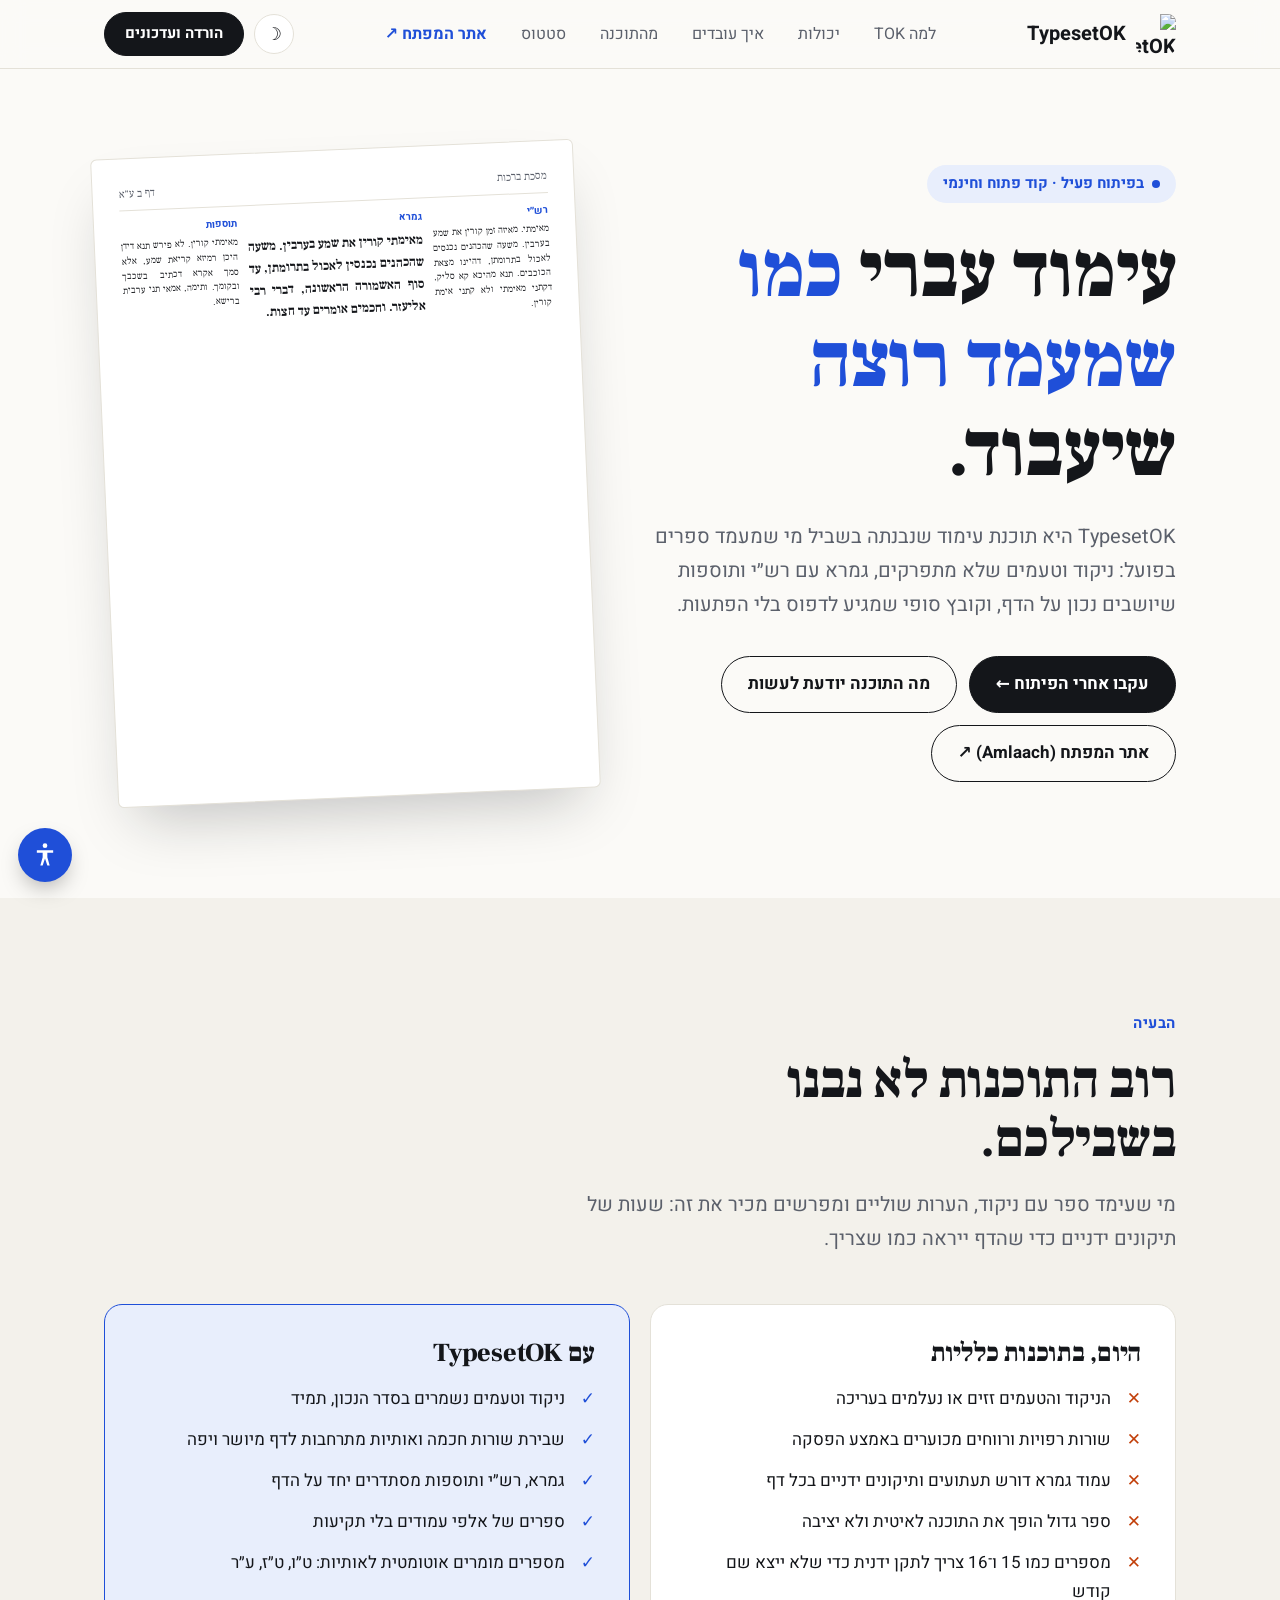
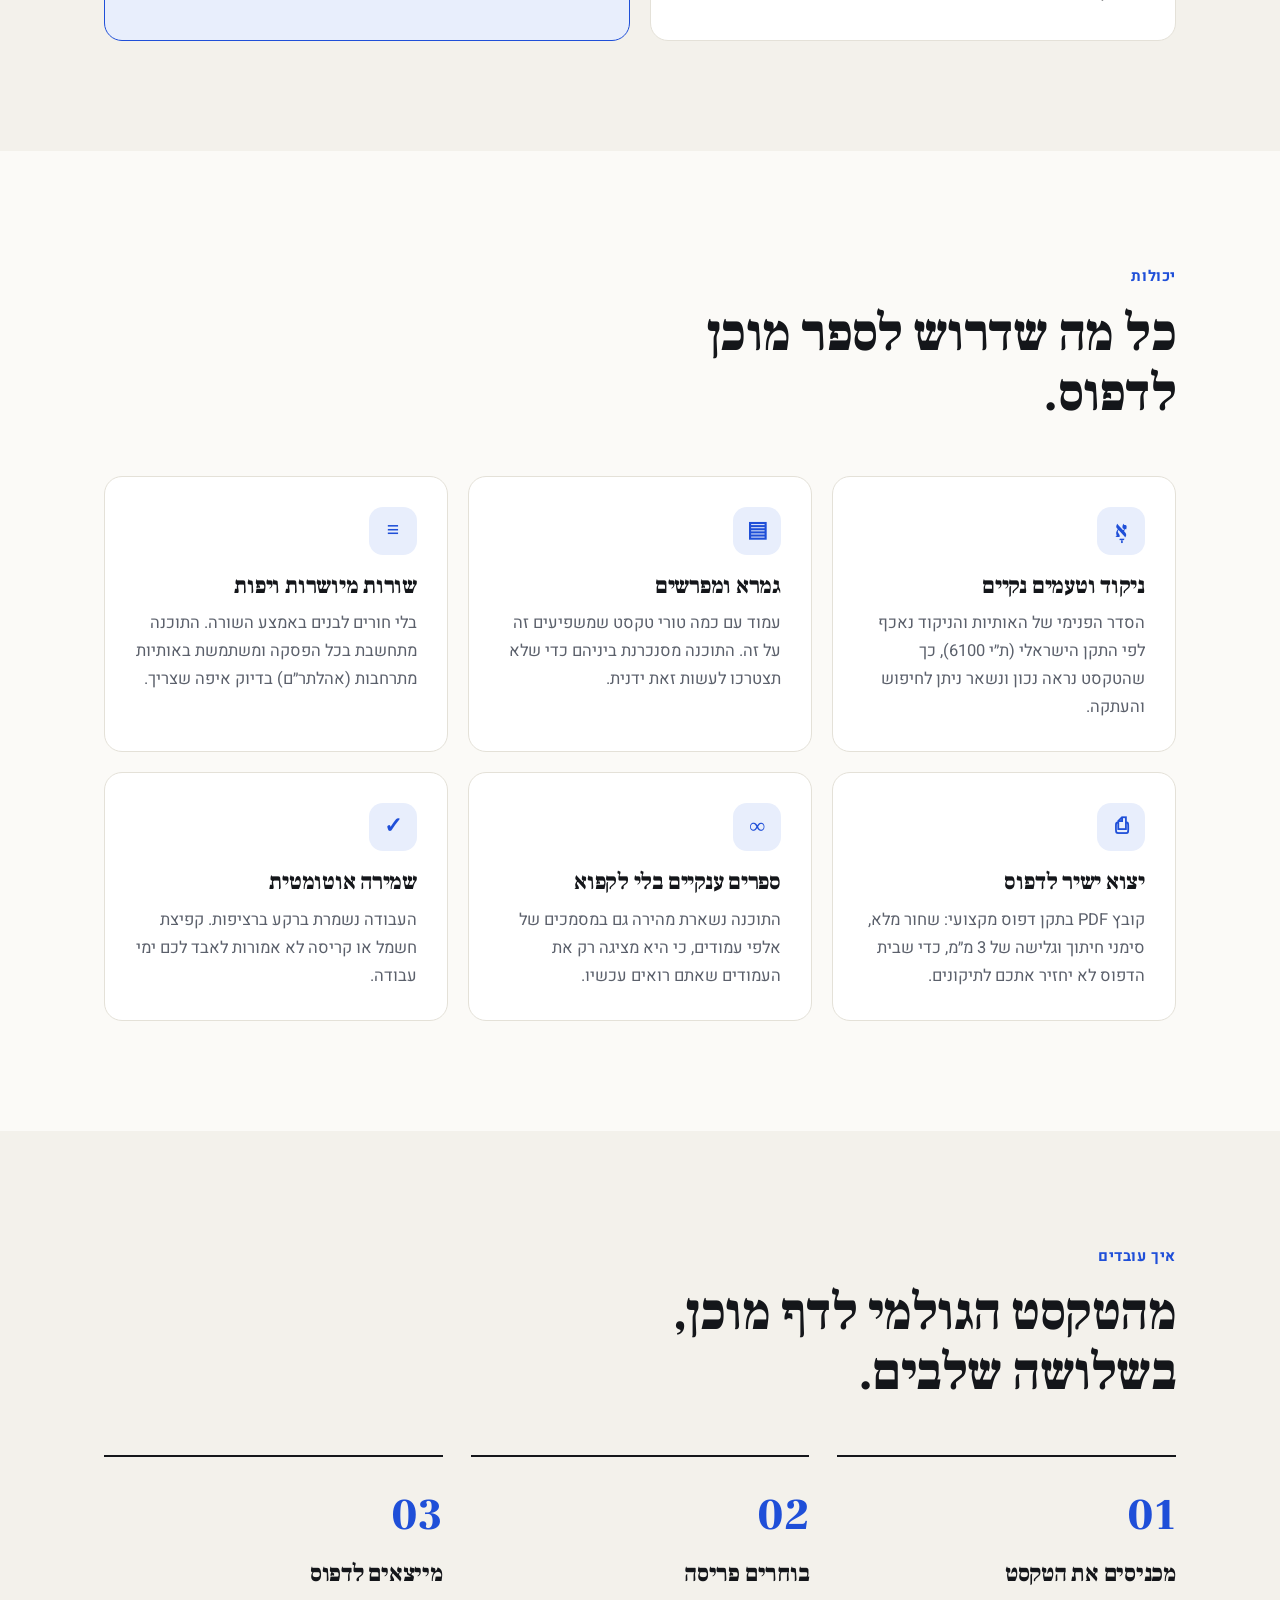
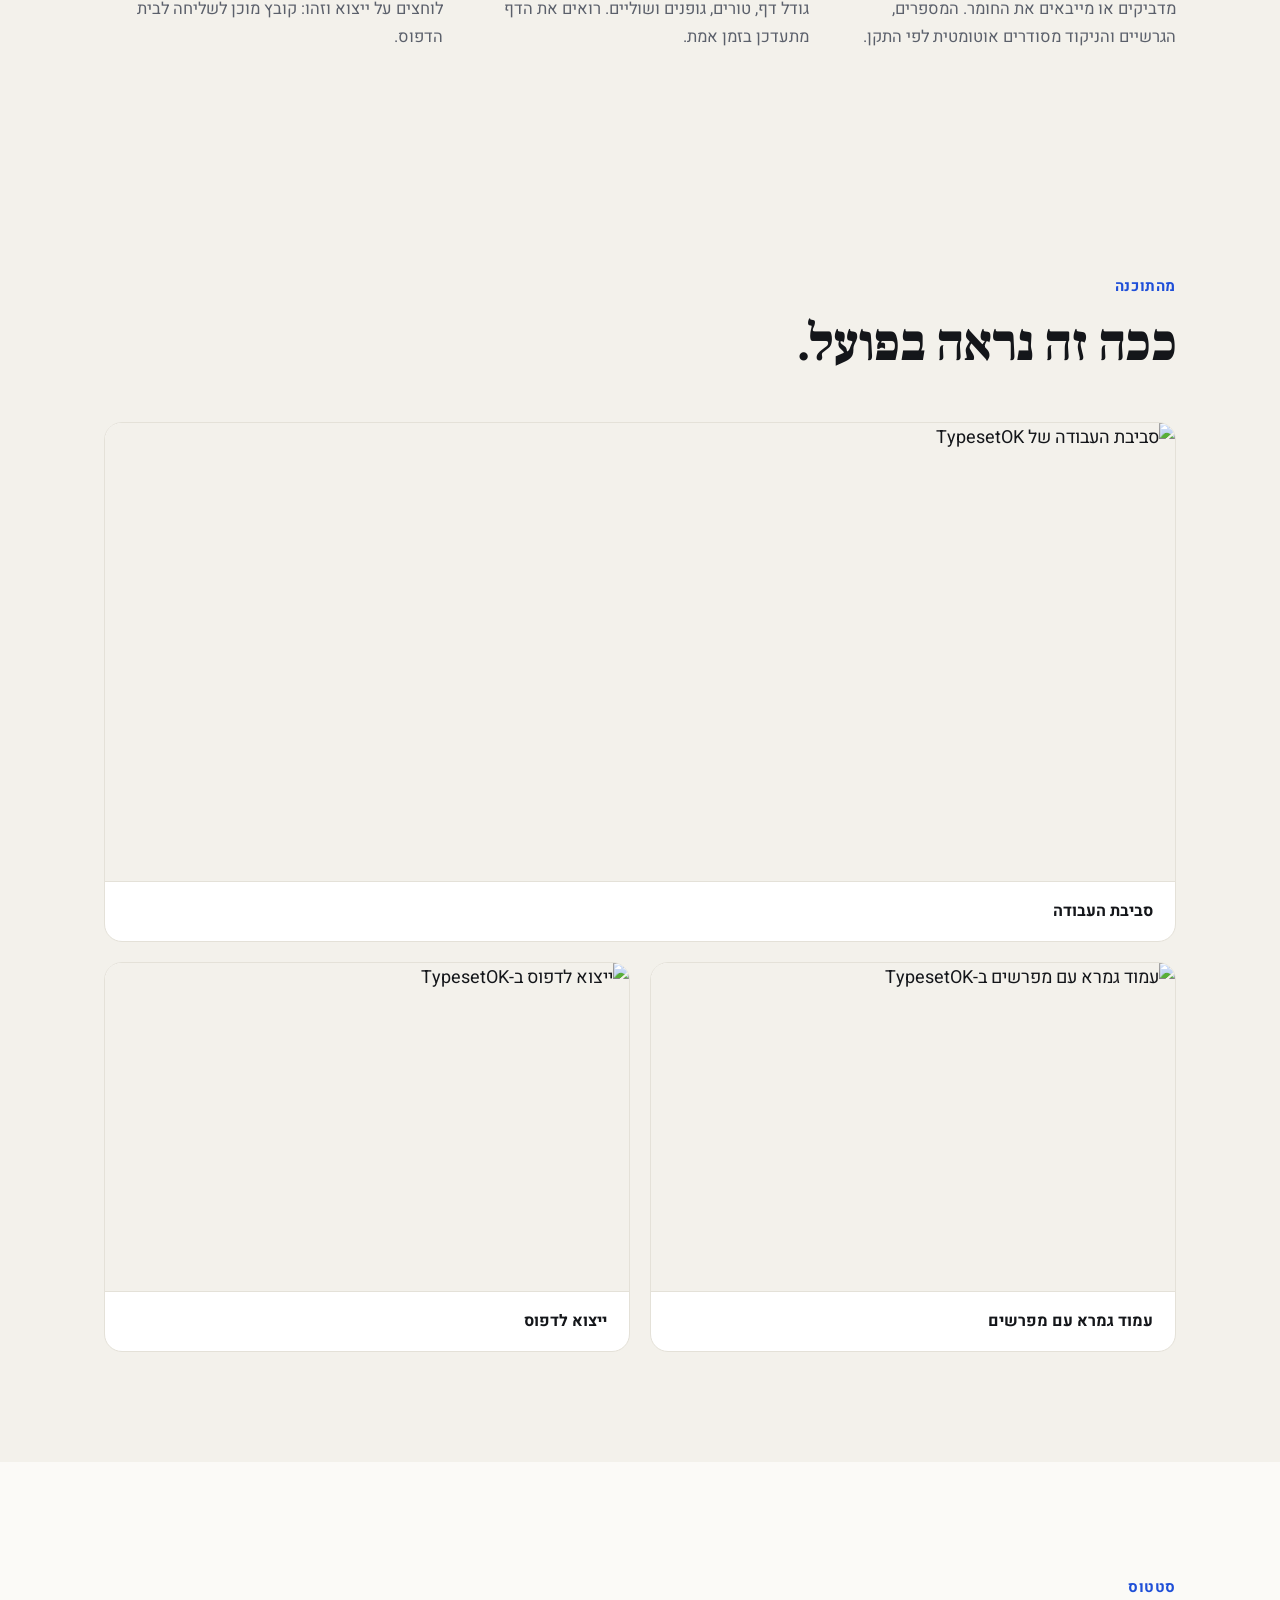
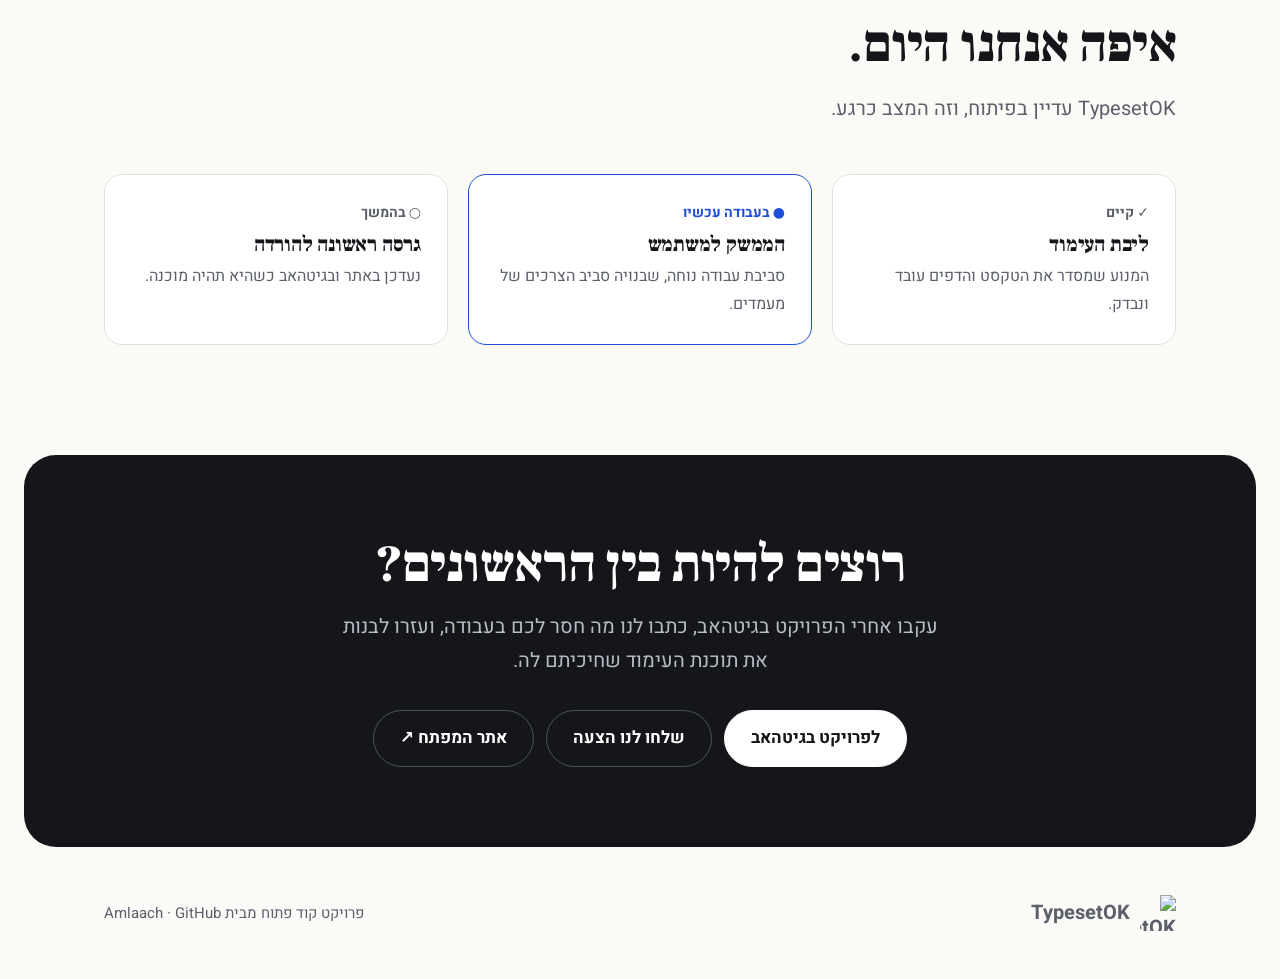
==== index.html @ 9004d15a "Add files via upload" ====
<!DOCTYPE html>
<html lang="he" dir="rtl">
<head>
<meta charset="UTF-8">
<meta name="viewport" content="width=device-width, initial-scale=1.0, viewport-fit=cover">
<title>TypesetOK — תוכנת עימוד עברית חינמית לספרים וספרי קודש</title>
<meta name="description" content="TypesetOK (TOK) — תוכנת עימוד בקוד פתוח, בנויה למעמדים. ניקוד וטעמים, גמרא ומפרשים, אותיות מתרחבות, ויצוא ישיר לדפוס. בפיתוח פעיל.">
<meta name="author" content="Amlaach, TypesetOK Open-Source Team">
<meta name="robots" content="index, follow, max-image-preview:large">
<meta name="google-site-verification" content="google4c6f85691547b7d9">
<link rel="canonical" href="https://typesetok.github.io/website/">
<meta property="og:type" content="website">
<meta property="og:url" content="https://typesetok.github.io/website/">
<meta property="og:site_name" content="TypesetOK">
<meta property="og:title" content="TypesetOK — תוכנת עימוד עברית למעמדים">
<meta property="og:description" content="עימוד ספרים וספרי קודש בלי להילחם בתוכנה. קוד פתוח, בפיתוח פעיל.">
<meta property="og:image" content="assets/images/logo.jpg">
<meta property="og:locale" content="he_IL">
<meta name="twitter:card" content="summary_large_image">
<link rel="icon" type="image/svg+xml" href="assets/images/favicon.svg">
<link rel="apple-touch-icon" href="assets/images/logo.jpg">
<link rel="manifest" href="site.webmanifest">
<meta name="theme-color" content="#FBFAF7">
<link rel="preconnect" href="https://fonts.googleapis.com">
<link rel="preconnect" href="https://fonts.gstatic.com" crossorigin>
<link href="https://fonts.googleapis.com/css2?family=Frank+Ruhl+Libre:wght@500;700;900&family=Heebo:wght@400;500;700&display=swap" rel="stylesheet">
<script type="application/ld+json">
{"@context":"https://schema.org","@type":"SoftwareApplication","name":"TypesetOK","applicationCategory":"DesignApplication","operatingSystem":"Desktop","inLanguage":"he","description":"תוכנת עימוד עברית בקוד פתוח לספרים וספרי קודש","url":"https://typesetok.github.io/website/","author":{"@type":"Person","name":"Amlaach","url":"https://amlaach.github.io/personal-site/"},"offers":{"@type":"Offer","price":"0","priceCurrency":"ILS"}}
</script>
<style>
:root{--bg:#FBFAF7;--bg2:#F3F1EB;--ink:#14161A;--mute:#5B606B;--line:#E4E1D8;--acc:#1F4FD8;--acc-soft:#E8EEFC;--card:#fff;--r:18px;--hdr:rgba(251,250,247,.88);--btn:#fff}
*{box-sizing:border-box;margin:0;padding:0}
html{scroll-behavior:smooth;scroll-padding-top:84px}
body{font-family:Heebo,system-ui,sans-serif;background:var(--bg);color:var(--ink);line-height:1.7;font-size:1.125rem;padding-top:env(safe-area-inset-top,0)}
img{max-width:100%;display:block}
a{color:inherit;text-decoration:none}
.wrap{max-width:1120px;margin:0 auto;padding:0 24px}
h1,h2,h3{font-family:"Frank Ruhl Libre",serif;line-height:1.15;font-weight:900;letter-spacing:-.01em}
.progress{position:fixed;top:0;right:0;height:3px;width:0;background:var(--acc);z-index:100}
header{position:sticky;top:0;z-index:50;background:var(--hdr);backdrop-filter:blur(12px);border-bottom:1px solid var(--line)}
.nav{display:flex;align-items:center;justify-content:space-between;height:68px;gap:16px}
.brand{display:flex;align-items:center;gap:10px;font-weight:700;font-size:1.25rem}
.brand-logo-img{border-radius:8px}
nav ul{display:flex;gap:6px;list-style:none}
nav a{padding:8px 14px;border-radius:99px;font-size:1rem;color:var(--mute);transition:.2s}
nav a:hover,nav a.on{background:var(--acc-soft);color:var(--acc)}
.btn{display:inline-flex;align-items:center;gap:8px;padding:13px 26px;border-radius:99px;font-weight:700;font-size:1.0625rem;transition:.2s;border:1.5px solid var(--ink)}
.btn.p{background:var(--ink);color:var(--btn)}.btn.p:hover{background:var(--acc);border-color:var(--acc);transform:translateY(-2px)}
.btn.g:hover{background:var(--ink);color:#fff}
.nav .btn{padding:8px 20px;font-size:0.9375rem}
@media(max-width:860px){nav{display:none}}
section{padding:110px 0}
.eyebrow{display:inline-block;color:var(--acc);font-weight:700;font-size:0.9375rem;letter-spacing:.04em;margin-bottom:14px}
h2{font-size:clamp(2rem,4.6vw,3.25rem);margin-bottom:18px;max-width:18ch}
.lead{color:var(--mute);font-size:1.25rem;max-width:56ch}
.hero{padding:80px 0 100px;overflow:hidden}
.hero .wrap{display:grid;grid-template-columns:1.05fr .95fr;gap:56px;align-items:center}
.badge{display:inline-flex;gap:8px;align-items:center;background:var(--acc-soft);color:var(--acc);padding:6px 16px;border-radius:99px;font-size:0.9375rem;font-weight:700;margin-bottom:24px}
.badge i{width:8px;height:8px;border-radius:50%;background:var(--acc);animation:pulse 2s infinite}
@keyframes pulse{50%{opacity:.25}}
h1{font-size:clamp(2.625rem,6.4vw,4.875rem);margin-bottom:24px}
h1 em{font-style:normal;color:var(--acc)}
.hero .lead{margin-bottom:34px}
.cta{display:flex;gap:12px;flex-wrap:wrap}
.page{background:var(--card);color:var(--ink);border:1px solid var(--line);border-radius:6px;box-shadow:0 30px 60px -20px rgba(20,22,26,.25);padding:26px;aspect-ratio:3/4;transform:rotate(-2.5deg);transition:transform .2s;font-family:"Frank Ruhl Libre",serif}
.page .hd{display:flex;justify-content:space-between;font-size:0.6875rem;color:var(--mute);border-bottom:1px solid var(--line);padding-bottom:6px;margin-bottom:10px}
.talmud{display:grid;grid-template-columns:1fr 1.5fr 1fr;gap:10px;height:calc(100% - 30px)}
.talmud div{font-size:0.59375rem;line-height:1.55;text-align:justify;color:var(--ink);overflow:hidden}
.talmud .m{font-size:0.8125rem;font-weight:700;color:var(--ink);line-height:1.7}
.talmud b{display:block;font-family:Heebo;font-size:0.625rem;color:var(--acc);margin-bottom:3px}
.rv{opacity:0;transform:translateY(34px);transition:opacity .8s cubic-bezier(.2,.7,.2,1),transform .8s cubic-bezier(.2,.7,.2,1);transition-delay:var(--d,0s)}
.rv.in{opacity:1;transform:none}
.pain{background:var(--bg2)}
.cols{display:grid;grid-template-columns:1fr 1fr;gap:20px;margin-top:48px}
.box{background:var(--card);border:1px solid var(--line);border-radius:var(--r);padding:34px}
.box h3{font-size:1.625rem;margin-bottom:16px}
.box ul{list-style:none;display:grid;gap:12px}
.box li{padding-right:30px;position:relative;font-size:1.0625rem}
.box li:before{content:"✕";position:absolute;right:0;color:#C2410C;font-weight:700}
.box.yes{border-color:var(--acc);background:var(--acc-soft)}
.box.yes li:before{content:"✓";color:var(--acc)}
.grid{display:grid;grid-template-columns:repeat(3,1fr);gap:20px;margin-top:52px}
.card{background:var(--card);border:1px solid var(--line);border-radius:var(--r);padding:30px;transition:.25s}
.card:hover{transform:translateY(-6px);border-color:var(--acc);box-shadow:0 18px 40px -18px rgba(31,79,216,.35)}
.ic{width:48px;height:48px;border-radius:14px;background:var(--acc-soft);color:var(--acc);display:grid;place-items:center;font-size:1.375rem;margin-bottom:18px;font-family:"Frank Ruhl Libre",serif;font-weight:900}
.card h3{font-size:1.4375rem;margin-bottom:10px}
.card p{color:var(--mute);font-size:1.03125rem}
.steps{display:grid;grid-template-columns:repeat(3,1fr);gap:28px;margin-top:52px;counter-reset:s}
.step{counter-increment:s;border-top:2px solid var(--ink);padding-top:22px}
.step:before{content:"0" counter(s);font-family:"Frank Ruhl Libre",serif;font-weight:900;font-size:2.75rem;color:var(--acc)}
.step h3{font-size:1.5rem;margin:6px 0 8px}.step p{color:var(--mute);font-size:1.03125rem}
.shots{background:var(--bg2)}
.shotgrid{display:grid;grid-template-columns:repeat(2,1fr);gap:20px;margin-top:48px}
.shot{background:var(--card);border:1px solid var(--line);border-radius:var(--r);overflow:hidden}
.shot img{width:100%;aspect-ratio:16/10;object-fit:cover;background:var(--bg2)}
.shot figcaption{padding:16px 22px;font-weight:700;font-size:1rem;border-top:1px solid var(--line)}
.shot:first-child{grid-column:1/-1}
.shot:first-child img{aspect-ratio:21/9}
.status{display:grid;grid-template-columns:repeat(3,1fr);gap:20px;margin-top:48px}
.st{padding:26px;border-radius:var(--r);border:1px solid var(--line);background:var(--card)}
.st small{display:block;font-weight:700;font-size:0.875rem;margin-bottom:8px;color:var(--mute)}
.st.now{border-color:var(--acc)}.st.now small{color:var(--acc)}
.st h3{font-size:1.3125rem;margin-bottom:6px}.st p{font-size:1rem;color:var(--mute)}
.final{background:#14161A;color:#fff;text-align:center;border-radius:32px;padding:80px 28px;margin:0 24px}
.final h2{margin:0 auto 16px;max-width:20ch}.final .lead{margin:0 auto 32px;color:#B8BCC6}
.final .btn.p{background:#fff;color:#14161A;border-color:#fff}.final .btn.p:hover{background:var(--acc);color:#fff;border-color:var(--acc)}
.final .btn.g{border-color:#4B5160;color:#fff}.final .cta{justify-content:center}
footer{padding:48px 0;color:var(--mute);font-size:0.9375rem}
footer .wrap{display:flex;justify-content:space-between;align-items:center;flex-wrap:wrap;gap:16px}
footer a:hover{color:var(--acc)}
@media(max-width:860px){
 section{padding:72px 0}.hero .wrap,.cols,.grid,.steps,.shotgrid,.status{grid-template-columns:1fr}
 .page{max-width:340px;margin:0 auto}.shot:first-child img{aspect-ratio:16/10}
}
@media(prefers-reduced-motion:reduce){html{scroll-behavior:auto}.rv{opacity:1;transform:none;transition:none}.badge i{animation:none}}

.skip-link{position:absolute;top:-60px;right:16px;background:var(--ink);color:var(--btn);padding:10px 20px;border-radius:0 0 12px 12px;z-index:200;font-weight:700;transition:top .2s}
.skip-link:focus{top:0}
:focus-visible{outline:3px solid var(--acc);outline-offset:3px}
.tools{display:flex;align-items:center;gap:10px}
.ib{width:40px;height:40px;border-radius:50%;border:1.5px solid var(--line);background:var(--card);color:var(--ink);cursor:pointer;display:grid;place-items:center;font-size:1.1rem;font-family:inherit}
.ib:hover{border-color:var(--acc);color:var(--acc)}
.menu-btn{display:none}
nav a.dev{color:var(--acc);font-weight:700}
.mnav{display:none;flex-direction:column;padding:8px 24px 20px;border-top:1px solid var(--line)}
.mnav.open{display:flex}
.mnav a{padding:12px 0;border-bottom:1px solid var(--line);font-size:1.05rem}
@media(max-width:860px){.menu-btn{display:grid}.nav>.btn{display:none}}
@media(min-width:861px){.mnav{display:none!important}}
.a11y-fab{position:fixed;left:18px;bottom:calc(18px + env(safe-area-inset-bottom,0px));width:54px;height:54px;border-radius:50%;background:var(--acc);color:#fff;border:0;cursor:pointer;z-index:90;display:grid;place-items:center;box-shadow:0 10px 24px -8px rgba(0,0,0,.4)}
.a11y-panel{position:fixed;left:18px;bottom:calc(84px + env(safe-area-inset-bottom,0px));width:min(340px,calc(100vw - 36px));max-height:70vh;overflow:auto;background:var(--card);border:1px solid var(--line);border-radius:var(--r);box-shadow:0 24px 60px -16px rgba(0,0,0,.4);padding:18px;z-index:91;display:none}
.a11y-panel.open{display:block}
.a11y-panel header{position:static;background:none;border:0;backdrop-filter:none;display:flex;justify-content:space-between;align-items:center;margin-bottom:12px;font-weight:700}
.ag{display:grid;grid-template-columns:1fr 1fr;gap:8px}
.ab{border:1.5px solid var(--line);background:var(--bg);color:var(--ink);border-radius:12px;padding:10px 8px;cursor:pointer;font-family:inherit;font-size:.9rem;display:grid;gap:2px;text-align:center}
.ab strong{font-size:1.15rem}
.ab[aria-pressed=true]{border-color:var(--acc);background:var(--acc-soft);color:var(--acc)}
.ab.wide{grid-column:1/-1}
[data-theme=dark]{--bg:#0F1115;--bg2:#161920;--ink:#F2F0EA;--mute:#A4A9B5;--line:#2A2E38;--card:#1A1D25;--acc:#7DA2FF;--acc-soft:#1E2740;--hdr:rgba(15,17,21,.88);--btn:#0F1115}
[data-theme=dark] .a11y-fab{color:#0F1115}
[data-contrast]{--bg:#fff;--bg2:#fff;--ink:#000;--mute:#000;--line:#000;--acc:#0022AA;--acc-soft:#fff;--card:#fff;--btn:#fff}
[data-contrast][data-theme=dark]{--bg:#000;--bg2:#000;--ink:#fff;--mute:#fff;--line:#fff;--acc:#FFE600;--acc-soft:#000;--card:#000;--btn:#000}
.x-links a{text-decoration:underline!important;font-weight:700}
.x-heads h1,.x-heads h2,.x-heads h3{outline:2px solid var(--acc);outline-offset:4px}
.x-cursor,.x-cursor *{cursor:url("data:image/svg+xml;utf8,<svg xmlns='http://www.w3.org/2000/svg' width='40' height='40'><path d='M4 2l26 14-11 3 7 13-5 3-7-13-8 8z' fill='black' stroke='white' stroke-width='2'/></svg>") 4 2,auto!important}
.x-still *,.x-still *:before{animation:none!important;transition:none!important;scroll-behavior:auto!important}
.x-still .rv{opacity:1!important;transform:none!important}
.x-space body{line-height:2.1}
.x-letters body{letter-spacing:.08em}
.x-gray{filter:grayscale(1)}
.x-plain body,.x-plain h1,.x-plain h2,.x-plain h3{font-family:Arial,Helvetica,sans-serif!important}
</style>
</head>
<body id="top">
<a href="#main-content" class="skip-link">דלג לתוכן המרכזי</a>
<div class="progress" id="bar" role="progressbar" aria-label="התקדמות קריאה" aria-valuemin="0" aria-valuemax="100"></div>
<header role="banner">
 <div class="wrap nav">
  <a class="brand" href="#top" aria-label="TypesetOK, לראש הדף">
   <img src="assets/images/logo.jpg" alt="TypesetOK Logo" class="brand-logo-img" width="40" height="40">
   <span>TypesetOK</span>
  </a>
  <nav aria-label="ניווט ראשי"><ul>
   <li><a href="#why">למה TOK</a></li><li><a href="#features">יכולות</a></li><li><a href="#how">איך עובדים</a></li><li><a href="#shots">מהתוכנה</a></li><li><a href="#status">סטטוס</a></li><li><a class="dev" href="https://amlaach.github.io/personal-site/" target="_blank" rel="noopener noreferrer">אתר המפתח ↗</a></li>
  </ul></nav>
  <div class="tools"><button type="button" class="ib" id="themeBtn" aria-label="מעבר בין מצב יום ללילה">☽</button><a class="btn p" href="https://github.com/TypesetOK/typesetok" target="_blank" rel="noopener noreferrer">הורדה ועדכונים</a><button type="button" class="ib menu-btn" id="menuBtn" aria-label="פתיחת תפריט" aria-expanded="false" aria-controls="mnav">☰</button></div>
 </div>
 <div class="mnav" id="mnav" role="region" aria-label="תפריט נייד"><a href="#why">למה TOK</a><a href="#features">יכולות</a><a href="#how">איך עובדים</a><a href="#shots">מהתוכנה</a><a href="#status">סטטוס</a><a href="https://amlaach.github.io/personal-site/" target="_blank" rel="noopener noreferrer">אתר המפתח (Amlaach) ↗</a><a href="https://github.com/TypesetOK/typesetok" target="_blank" rel="noopener noreferrer">GitHub</a></div>
</header>

<main id="main-content" role="main">
<section class="hero">
 <div class="wrap">
  <div>
   <div class="badge"><i></i>בפיתוח פעיל · קוד פתוח וחינמי</div>
   <h1>עימוד עברי <em>כמו שמעמד רוצה</em> שיעבוד.</h1>
   <p class="lead">TypesetOK היא תוכנת עימוד שנבנתה בשביל מי שמעמד ספרים בפועל: ניקוד וטעמים שלא מתפרקים, גמרא עם רש״י ותוספות שיושבים נכון על הדף, וקובץ סופי שמגיע לדפוס בלי הפתעות.</p>
   <div class="cta">
    <a class="btn p" href="https://github.com/TypesetOK/typesetok" target="_blank" rel="noopener noreferrer">עקבו אחרי הפיתוח ←</a>
    <a class="btn g" href="#features">מה התוכנה יודעת לעשות</a>
    <a class="btn g" href="https://amlaach.github.io/personal-site/" target="_blank" rel="noopener noreferrer">אתר המפתח (Amlaach) ↗</a>
   </div>
  </div>
  <div class="page rv" id="pg" aria-hidden="true">
   <div class="hd"><span>מסכת ברכות</span><span>דף ב ע״א</span></div>
   <div class="talmud">
    <div><b>רש״י</b>מאימתי. מאיזה זמן קורין את שמע בערבין. משעה שהכהנים נכנסים לאכול בתרומתן, דהיינו מצאת הכוכבים. תנא מהיכא קא סליק, דקתני מאימתי ולא קתני אימת קורין.</div>
    <div class="m"><b>גמרא</b>מאימתי קורין את שמע בערבין. משעה שהכהנים נכנסין לאכול בתרומתן, עד סוף האשמורה הראשונה, דברי רבי אליעזר. וחכמים אומרים עד חצות.</div>
    <div><b>תוספות</b>מאימתי קורין. לא פירש תנא דידן היכן רמיזא קריאת שמע, אלא סמך אקרא דכתיב בשכבך ובקומך. ותימה, אמאי תני ערבית ברישא.</div>
   </div>
  </div>
 </div>
</section>

<section class="pain" id="why">
 <div class="wrap">
  <span class="eyebrow rv">הבעיה</span>
  <h2 class="rv">רוב התוכנות לא נבנו בשבילכם.</h2>
  <p class="lead rv">מי שעימד ספר עם ניקוד, הערות שוליים ומפרשים מכיר את זה: שעות של תיקונים ידניים כדי שהדף ייראה כמו שצריך.</p>
  <div class="cols">
   <div class="box rv"><h3>היום, בתוכנות כלליות</h3><ul>
    <li>הניקוד והטעמים זזים או נעלמים בעריכה</li>
    <li>שורות רפויות ורווחים מכוערים באמצע הפסקה</li>
    <li>עמוד גמרא דורש תעתועים ותיקונים ידניים בכל דף</li>
    <li>ספר גדול הופך את התוכנה לאיטית ולא יציבה</li>
    <li>מספרים כמו 15 ו־16 צריך לתקן ידנית כדי שלא ייצא שם קודש</li></ul></div>
   <div class="box yes rv" style="--d:.12s"><h3>עם TypesetOK</h3><ul>
    <li>ניקוד וטעמים נשמרים בסדר הנכון, תמיד</li>
    <li>שבירת שורות חכמה ואותיות מתרחבות לדף מיושר ויפה</li>
    <li>גמרא, רש״י ותוספות מסתדרים יחד על הדף</li>
    <li>ספרים של אלפי עמודים בלי תקיעות</li>
    <li>מספרים מומרים אוטומטית לאותיות: ט״ו, ט״ז, ע״ר</li></ul></div>
  </div>
 </div>
</section>

<section id="features">
 <div class="wrap">
  <span class="eyebrow rv">יכולות</span>
  <h2 class="rv">כל מה שדרוש לספר מוכן לדפוס.</h2>
  
  <div class="grid">
   <article class="card rv"><div class="ic">אָ</div><h3>ניקוד וטעמים נקיים</h3><p>הסדר הפנימי של האותיות והניקוד נאכף לפי התקן הישראלי (ת״י 6100), כך שהטקסט נראה נכון ונשאר ניתן לחיפוש והעתקה.</p></article>
   <article class="card rv" style="--d:.08s"><div class="ic">▤</div><h3>גמרא ומפרשים</h3><p>עמוד עם כמה טורי טקסט שמשפיעים זה על זה. התוכנה מסנכרנת ביניהם כדי שלא תצטרכו לעשות זאת ידנית.</p></article>
   <article class="card rv" style="--d:.16s"><div class="ic">≡</div><h3>שורות מיושרות ויפות</h3><p>בלי חורים לבנים באמצע השורה. התוכנה מתחשבת בכל הפסקה ומשתמשת באותיות מתרחבות (אהלתר״ם) בדיוק איפה שצריך.</p></article>
   <article class="card rv"><div class="ic">⎙</div><h3>יצוא ישיר לדפוס</h3><p>קובץ PDF בתקן דפוס מקצועי: שחור מלא, סימני חיתוך וגלישה של 3 מ״מ, כדי שבית הדפוס לא יחזיר אתכם לתיקונים.</p></article>
   <article class="card rv" style="--d:.08s"><div class="ic">∞</div><h3>ספרים ענקיים בלי לקפוא</h3><p>התוכנה נשארת מהירה גם במסמכים של אלפי עמודים, כי היא מציגה רק את העמודים שאתם רואים עכשיו.</p></article>
   <article class="card rv" style="--d:.16s"><div class="ic">✓</div><h3>שמירה אוטומטית</h3><p>העבודה נשמרת ברקע ברציפות. קפיצת חשמל או קריסה לא אמורות לאבד לכם ימי עבודה.</p></article>
  </div>
 </div>
</section>

<section class="pain" id="how">
 <div class="wrap">
  <span class="eyebrow rv">איך עובדים</span>
  <h2 class="rv">מהטקסט הגולמי לדף מוכן, בשלושה שלבים.</h2>
  <div class="steps">
   <div class="step rv"><h3>מכניסים את הטקסט</h3><p>מדביקים או מייבאים את החומר. המספרים, הגרשיים והניקוד מסודרים אוטומטית לפי התקן.</p></div>
   <div class="step rv" style="--d:.1s"><h3>בוחרים פריסה</h3><p>גודל דף, טורים, גופנים ושוליים. רואים את הדף מתעדכן בזמן אמת.</p></div>
   <div class="step rv" style="--d:.2s"><h3>מייצאים לדפוס</h3><p>לוחצים על ייצוא וזהו: קובץ מוכן לשליחה לבית הדפוס.</p></div>
  </div>
 </div>
</section>

<section class="shots" id="shots">
 <div class="wrap">
  <span class="eyebrow rv">מהתוכנה</span>
  <h2 class="rv">ככה זה נראה בפועל.</h2>
  <div class="shotgrid">
   <figure class="shot rv"><img src="assets/images/shot-main.png" alt="סביבת העבודה של TypesetOK" loading="lazy"><figcaption>סביבת העבודה</figcaption></figure>
   <figure class="shot rv"><img src="assets/images/shot-talmud.png" alt="עמוד גמרא עם מפרשים ב-TypesetOK" loading="lazy"><figcaption>עמוד גמרא עם מפרשים</figcaption></figure>
   <figure class="shot rv" style="--d:.1s"><img src="assets/images/shot-export.png" alt="ייצוא לדפוס ב-TypesetOK" loading="lazy"><figcaption>ייצוא לדפוס</figcaption></figure>
  </div>
 </div>
</section>

<section id="status">
 <div class="wrap">
  <span class="eyebrow rv">סטטוס</span>
  <h2 class="rv">איפה אנחנו היום.</h2>
  <p class="lead rv">TypesetOK עדיין בפיתוח, וזה המצב כרגע.</p>
  <div class="status">
   <div class="st rv"><small>✓ קיים</small><h3>ליבת העימוד</h3><p>המנוע שמסדר את הטקסט והדפים עובד ונבדק.</p></div>
   <div class="st now rv" style="--d:.1s"><small>● בעבודה עכשיו</small><h3>הממשק למשתמש</h3><p>סביבת עבודה נוחה, שבנויה סביב הצרכים של מעמדים.</p></div>
   <div class="st rv" style="--d:.2s"><small>○ בהמשך</small><h3>גרסה ראשונה להורדה</h3><p>נעדכן באתר ובגיטהאב כשהיא תהיה מוכנה.</p></div>
  </div>
 </div>
</section>

<div class="final rv">
 <h2>רוצים להיות בין הראשונים?</h2>
 <p class="lead">עקבו אחרי הפרויקט בגיטהאב, כתבו לנו מה חסר לכם בעבודה, ועזרו לבנות את תוכנת העימוד שחיכיתם לה.</p>
 <div class="cta">
  <a class="btn p" href="https://github.com/TypesetOK/typesetok" target="_blank" rel="noopener noreferrer">לפרויקט בגיטהאב</a>
  <a class="btn g" href="https://github.com/TypesetOK/typesetok/issues" target="_blank" rel="noopener noreferrer">שלחו לנו הצעה</a>
  <a class="btn g" href="https://amlaach.github.io/personal-site/" target="_blank" rel="noopener noreferrer">אתר המפתח ↗</a>
 </div>
</div>
</main>

<footer role="contentinfo">
 <div class="wrap">
  <div class="brand">
   <img src="assets/images/logo.jpg" alt="TypesetOK Logo" width="36" height="36" style="border-radius: 4px;">
   <span>TypesetOK</span>
  </div>
  <div>פרויקט קוד פתוח מבית <a href="https://amlaach.github.io/personal-site/" target="_blank" rel="noopener noreferrer">Amlaach</a> · <a href="https://github.com/TypesetOK/typesetok" target="_blank" rel="noopener noreferrer">GitHub</a></div>
 </div>
</footer>

<button type="button" class="a11y-fab" id="a11yBtn" aria-label="פתח תפריט נגישות" aria-expanded="false" aria-controls="a11yPanel"><svg width="28" height="28" viewBox="0 0 24 24" fill="currentColor" aria-hidden="true"><circle cx="12" cy="4" r="2"/><path d="M5 8h14v2h-5v4l2 7h-2l-2-6-2 6H8l2-7v-4H5z"/></svg></button>
<div class="a11y-panel" id="a11yPanel" role="dialog" aria-modal="false" aria-labelledby="a11yT" tabindex="-1">
 <header><span id="a11yT">תפריט נגישות</span><button type="button" class="ib" id="a11yClose" aria-label="סגור תפריט נגישות">✕</button></header>
 <div class="ag"><button type="button" class="ab" data-a="fs+" aria-pressed="false"><strong>A+</strong><span>הגדל גופן</span></button><button type="button" class="ab" data-a="fs-" aria-pressed="false"><strong>A-</strong><span>הקטן גופן</span></button><button type="button" class="ab" data-a="contrast" aria-pressed="false"><strong>◐</strong><span>ניגודיות גבוהה</span></button><button type="button" class="ab" data-a="plain" aria-pressed="false"><strong>Aa</strong><span>גופן קריא פשוט</span></button><button type="button" class="ab" data-a="links" aria-pressed="false"><strong>🔗</strong><span>הדגשת קישורים</span></button><button type="button" class="ab" data-a="heads" aria-pressed="false"><strong>H1</strong><span>הדגשת כותרות</span></button><button type="button" class="ab" data-a="cursor" aria-pressed="false"><strong>↖</strong><span>סמן עכבר מוגדל</span></button><button type="button" class="ab" data-a="still" aria-pressed="false"><strong>⏸</strong><span>עצירת תנועה</span></button><button type="button" class="ab" data-a="space" aria-pressed="false"><strong>≡</strong><span>ריווח שורות רחב</span></button><button type="button" class="ab" data-a="letters" aria-pressed="false"><strong>↔</strong><span>ריווח אותיות</span></button><button type="button" class="ab" data-a="gray" aria-pressed="false"><strong>⚪</strong><span>גווני אפור</span></button><button type="button" class="ab wide" id="a11yReset">איפוס כל הגדרות הנגישות ↺</button></div>
</div>
<script>
(function(){
 var io=new IntersectionObserver(function(e){e.forEach(function(x){if(x.isIntersecting){x.target.classList.add('in');io.unobserve(x.target)}})},{threshold:.15});
 document.querySelectorAll('.rv').forEach(function(el){io.observe(el)});
 var bar=document.getElementById('bar'),pg=document.getElementById('pg'),links=[].slice.call(document.querySelectorAll('nav a[href^="#"]'));
 var secs=links.map(function(a){return document.querySelector(a.getAttribute('href'))});
 var reduce=matchMedia('(prefers-reduced-motion:reduce)').matches;
 function on(){
  var h=document.documentElement,s=h.scrollTop;
  var p=s/(h.scrollHeight-h.clientHeight)*100;bar.style.width=p+'%';bar.setAttribute('aria-valuenow',Math.round(p));
  var cur=-1;secs.forEach(function(el,i){if(el&&el.getBoundingClientRect().top<160)cur=i});
  links.forEach(function(a,i){a.classList.toggle('on',i===cur);if(i===cur)a.setAttribute('aria-current','true');else a.removeAttribute('aria-current')});
  if(!reduce&&pg&&pg.classList.contains('in'))pg.style.transform='rotate('+(-2.5+Math.min(s,600)/240)+'deg) translateY('+(-Math.min(s,600)*.06)+'px)';
 }

 var H=document.documentElement,st={fs:0,t:'',f:{}},K='tok-a11y';
 var cls={contrast:'',links:'x-links',heads:'x-heads',cursor:'x-cursor',still:'x-still',space:'x-space',letters:'x-letters',gray:'x-gray',plain:'x-plain'};
 try{st=JSON.parse(localStorage.getItem(K))||st}catch(e){}
 if(!st.f)st.f={};
 function apply(){
  H.style.fontSize=(100+st.fs*10)+'%';
  if(st.t)H.setAttribute('data-theme',st.t);else H.removeAttribute('data-theme');
  var dark=st.t==='dark';
  document.getElementById('themeBtn').textContent=dark?'☼':'☽';
  Object.keys(cls).forEach(function(k){
   var on=!!st.f[k];
   if(k==='contrast')H.toggleAttribute('data-contrast',on);else H.classList.toggle(cls[k],on);
   var b=document.querySelector('[data-a="'+k+'"]');if(b)b.setAttribute('aria-pressed',on)
  });
  try{localStorage.setItem(K,JSON.stringify(st))}catch(e){}
 }
 function toggleTheme(){st.t=st.t==='dark'?'':'dark';apply()}
 document.getElementById('themeBtn').addEventListener('click',toggleTheme);
 document.querySelectorAll('[data-a]').forEach(function(b){b.addEventListener('click',function(){
  var k=b.getAttribute('data-a');
  if(k==='fs+')st.fs=Math.min(4,st.fs+1);else if(k==='fs-')st.fs=Math.max(-2,st.fs-1);else st.f[k]=!st.f[k];
  apply()})});
 document.getElementById('a11yReset').addEventListener('click',function(){st={fs:0,t:'',f:{}};apply()});
 var fab=document.getElementById('a11yBtn'),pn=document.getElementById('a11yPanel');
 function pane(o){pn.classList.toggle('open',o);fab.setAttribute('aria-expanded',o);if(o)pn.focus();else fab.focus()}
 fab.addEventListener('click',function(){pane(!pn.classList.contains('open'))});
 document.getElementById('a11yClose').addEventListener('click',function(){pane(false)});
 addEventListener('keydown',function(e){if(e.key==='Escape'&&pn.classList.contains('open'))pane(false)});
 var mb=document.getElementById('menuBtn'),mn=document.getElementById('mnav');
 mb.addEventListener('click',function(){var o=mn.classList.toggle('open');mb.setAttribute('aria-expanded',o)});
 mn.addEventListener('click',function(e){if(e.target.tagName==='A'){mn.classList.remove('open');mb.setAttribute('aria-expanded','false')}});
 apply();
 addEventListener('scroll',on,{passive:true});on();
})();
</script>
</body>
</html>
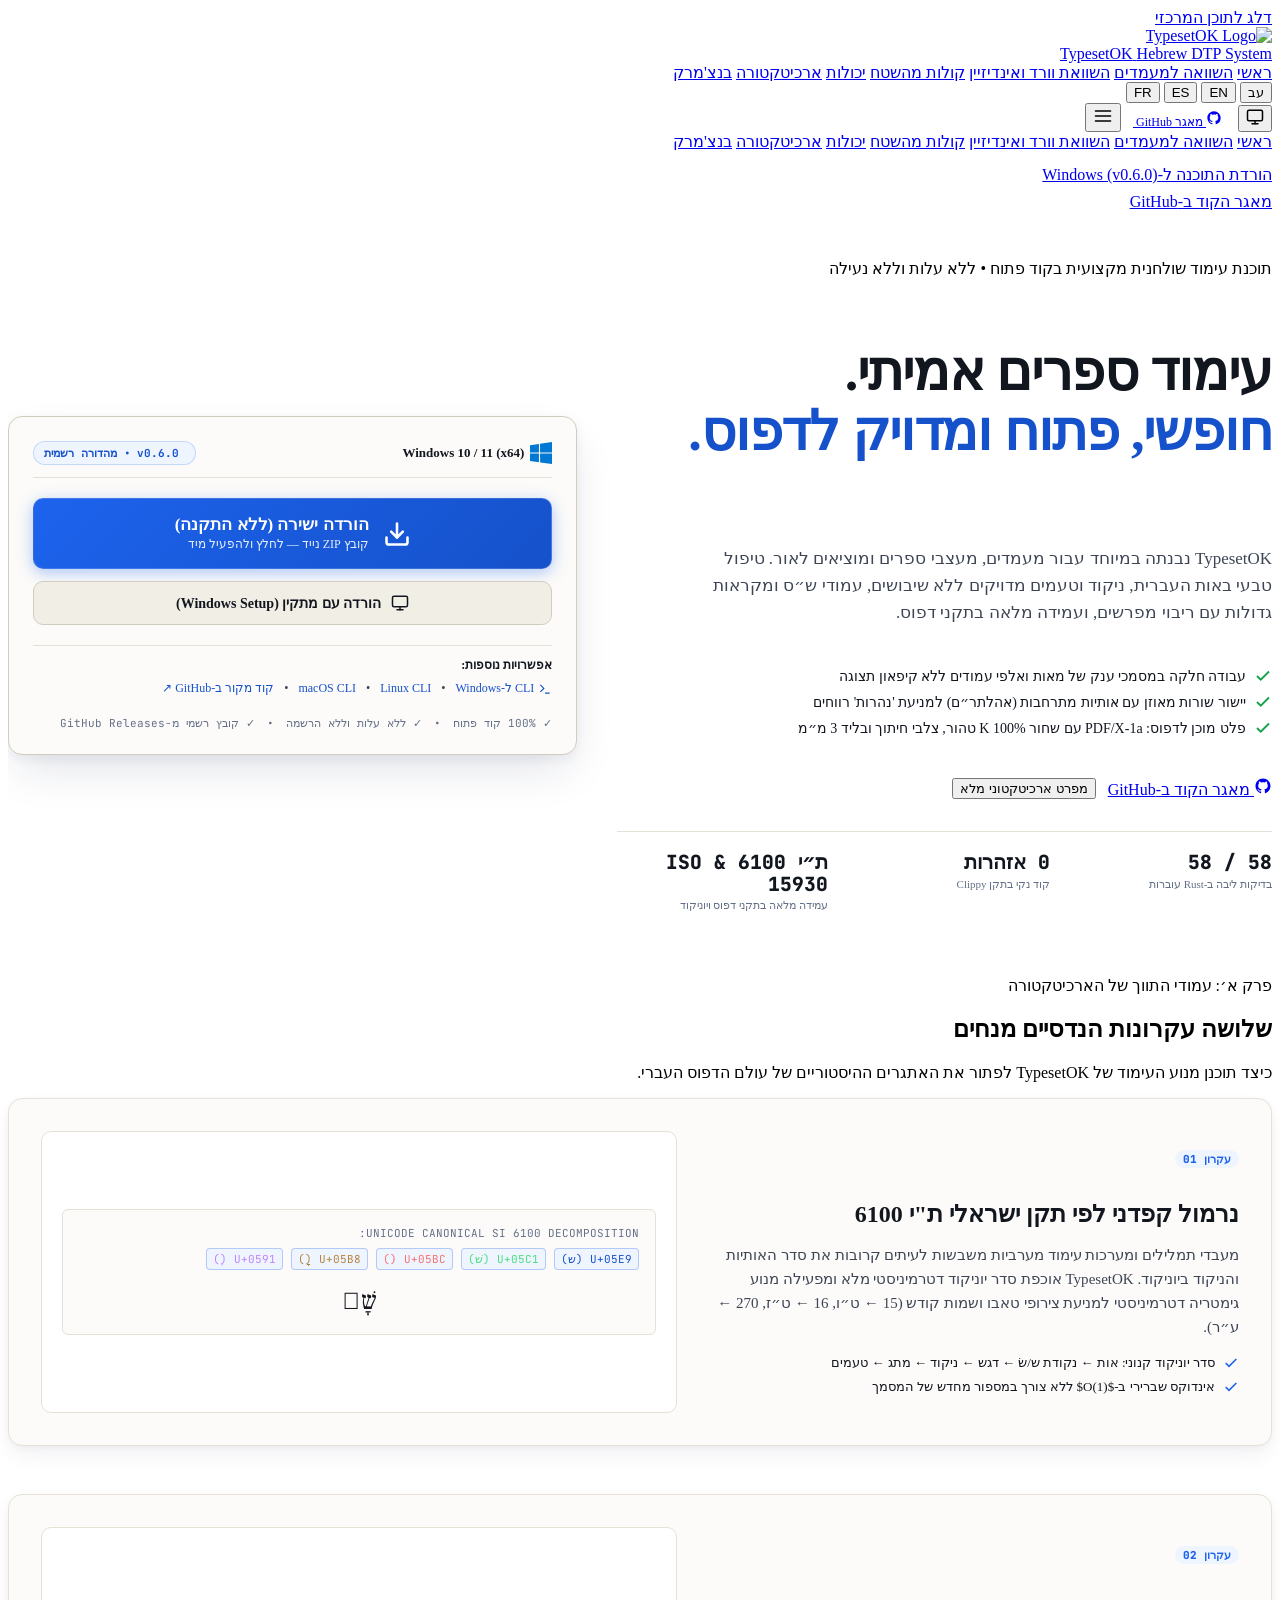
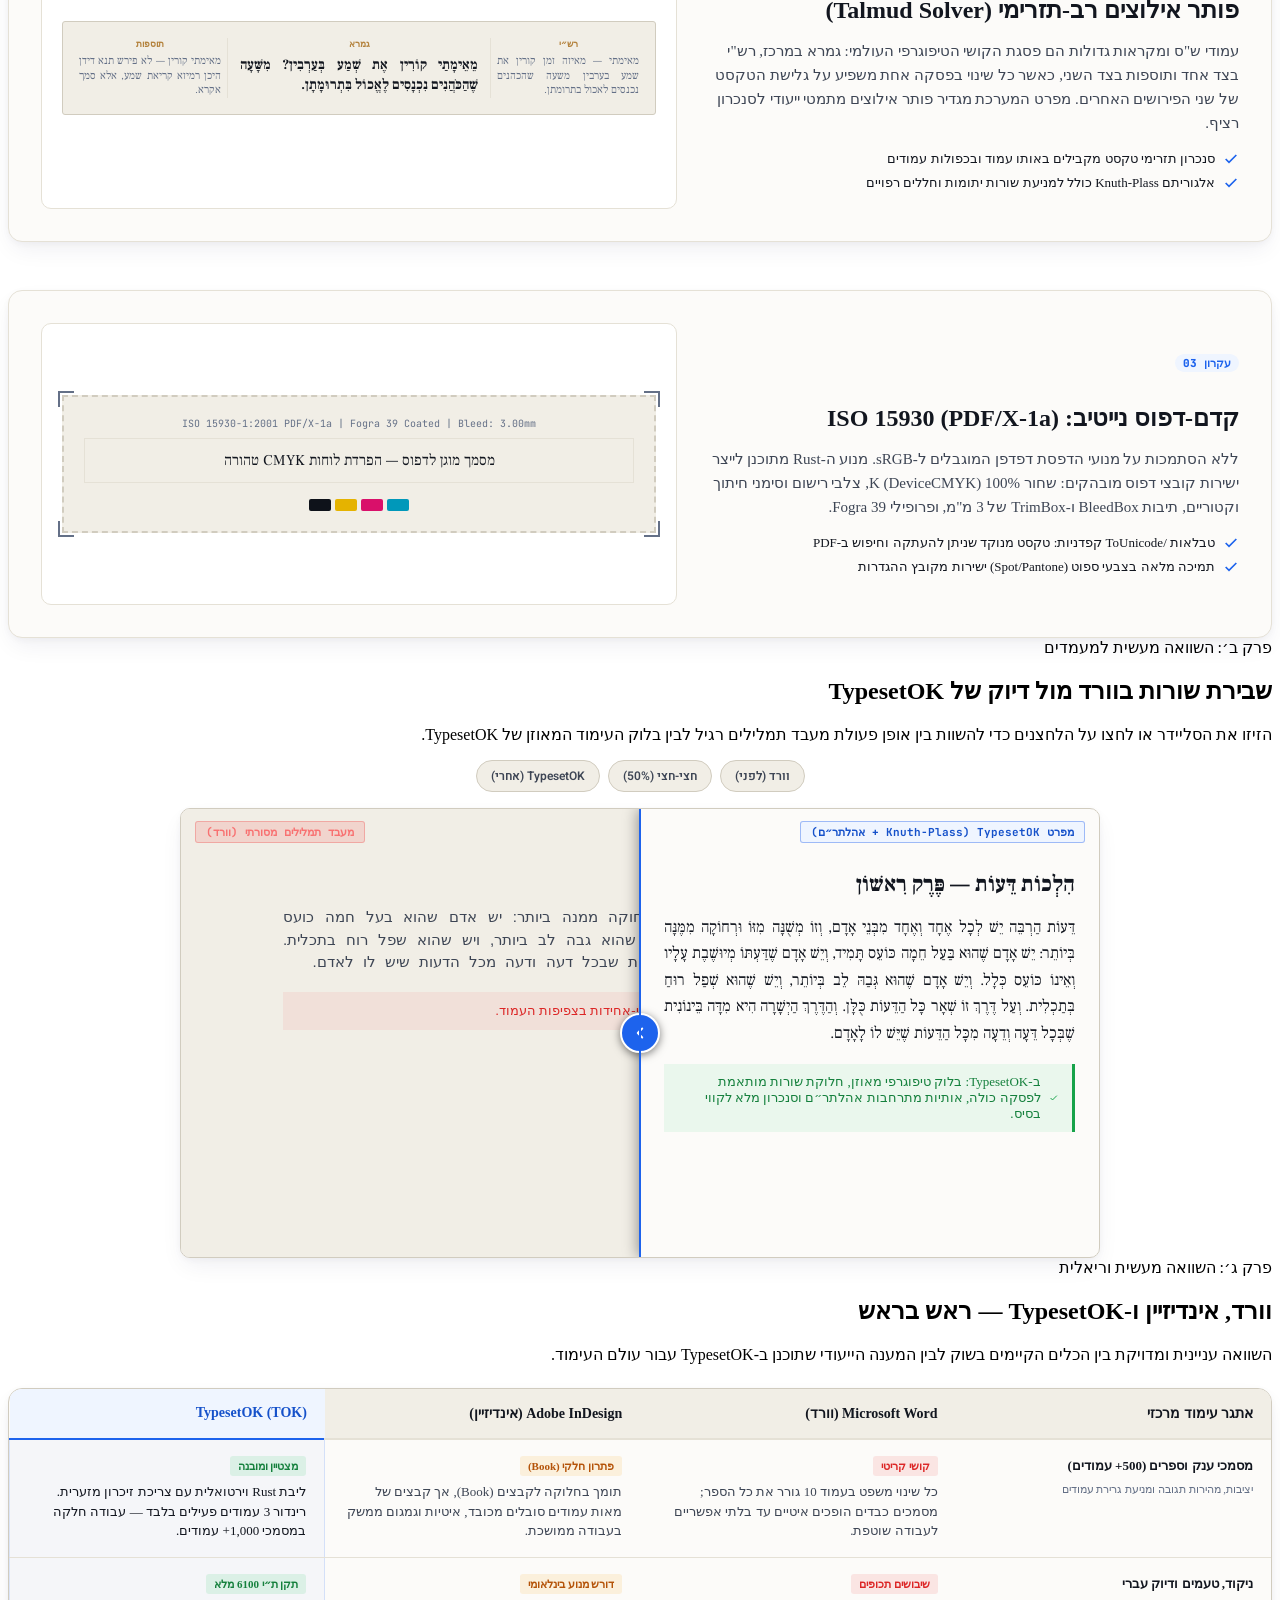
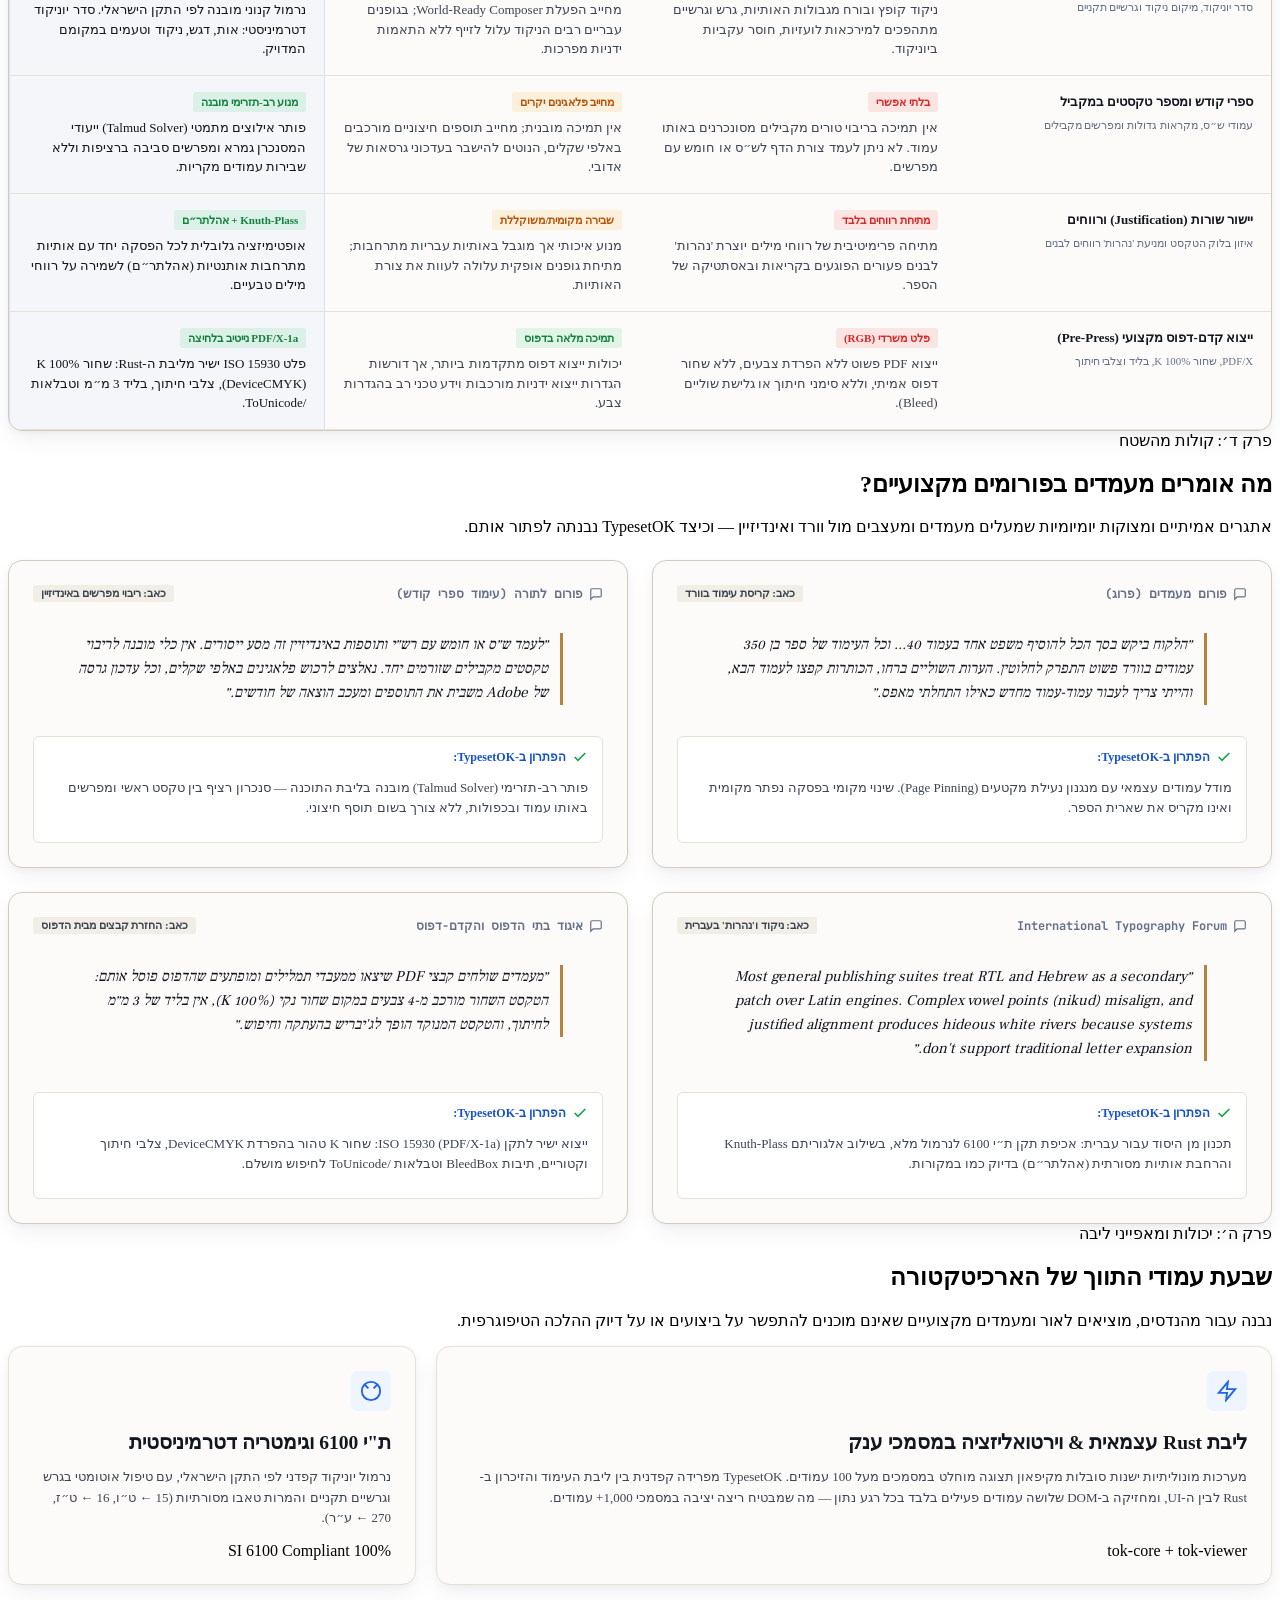
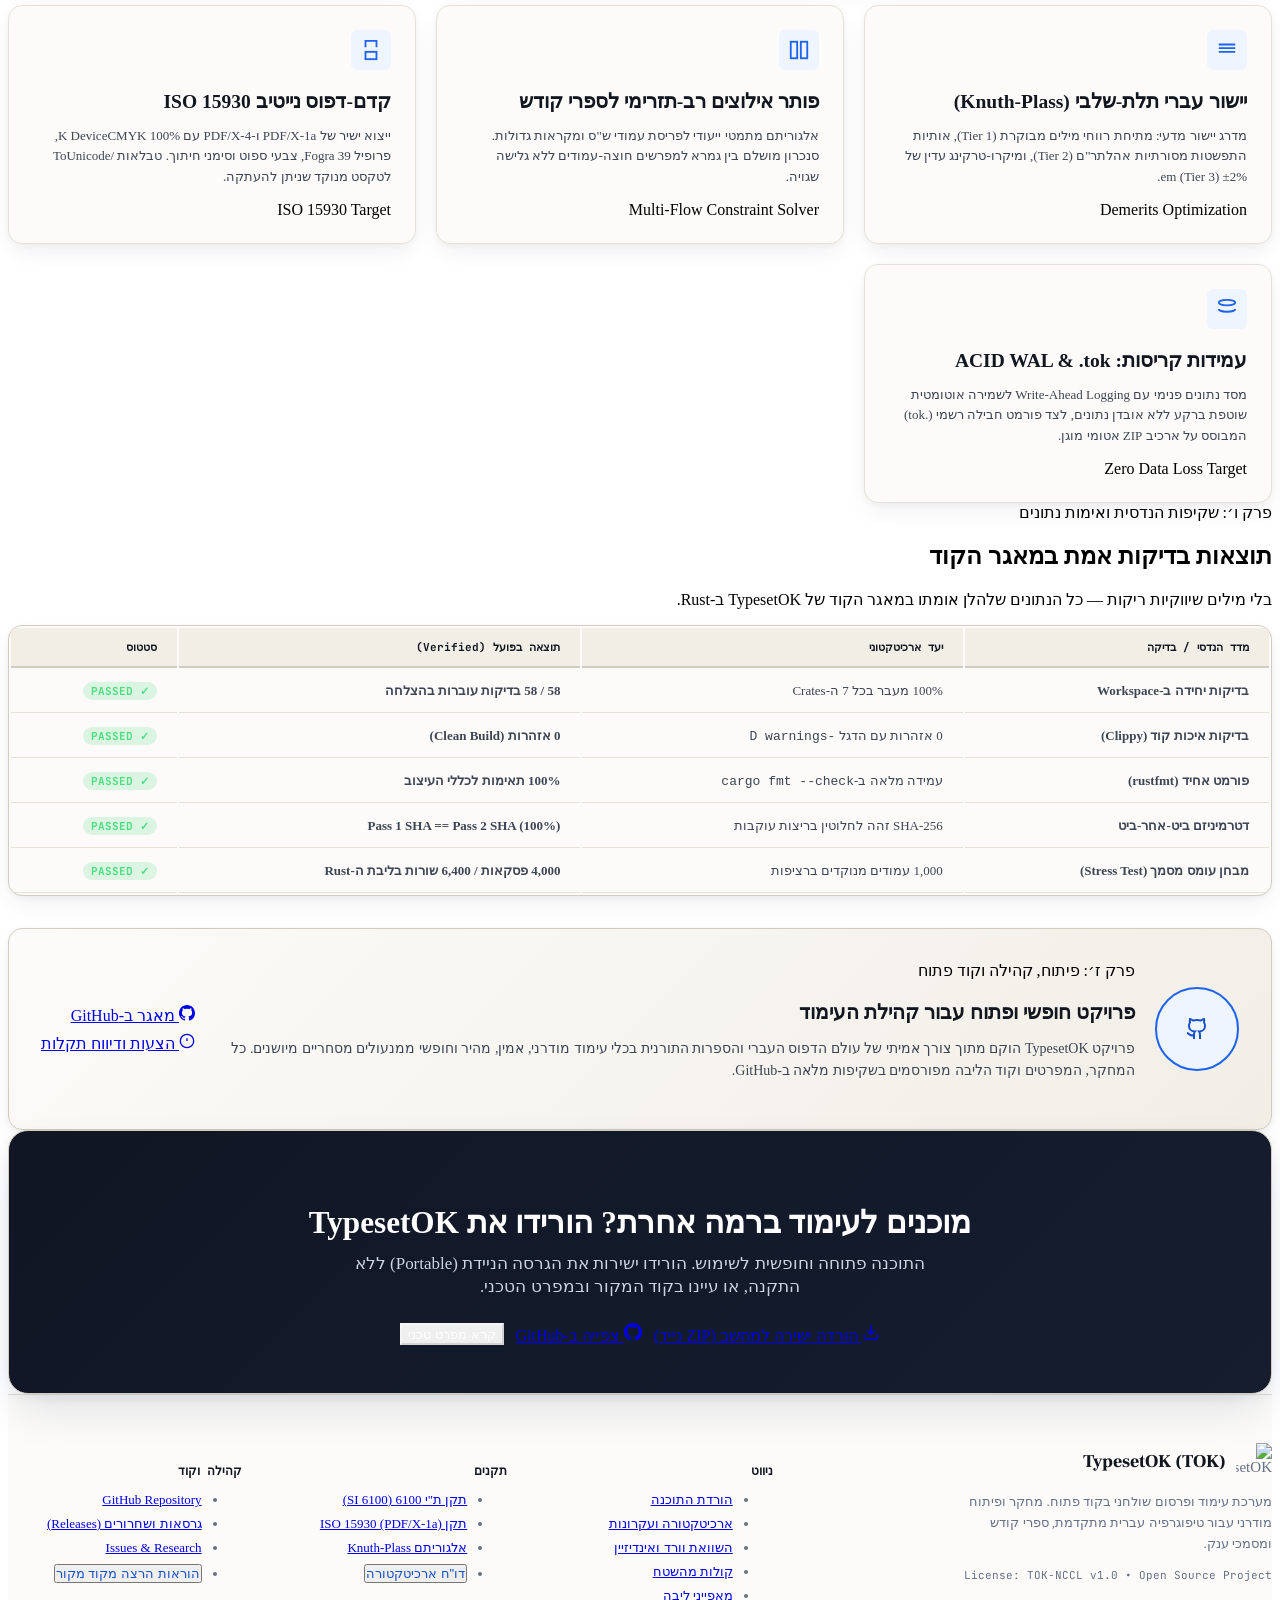
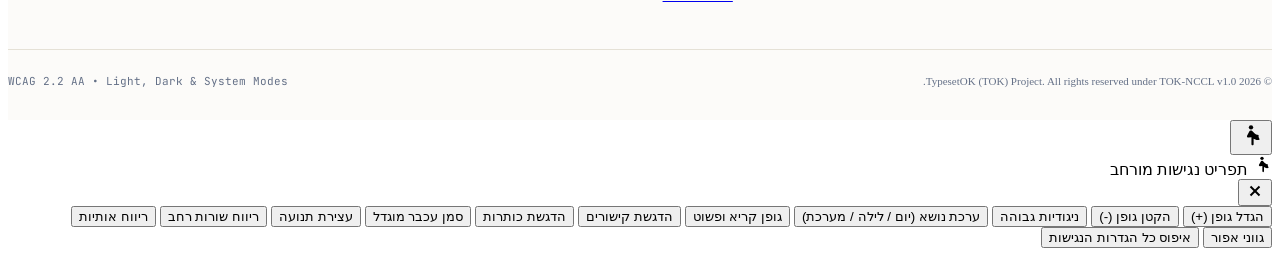
==== commit 897e006d: "Merge pull request #2 from Amlaach/main Refactor website for typesetters: editorial light mode, down" ====
--- a/index.html
+++ b/index.html
@@ -1,347 +1,1354 @@
 <!DOCTYPE html>
-<html lang="he" dir="rtl">
+<html lang="he" dir="rtl" data-theme="light">
 <head>
-<meta charset="UTF-8">
-<meta name="viewport" content="width=device-width, initial-scale=1.0, viewport-fit=cover">
-<title>TypesetOK — תוכנת עימוד עברית חינמית לספרים וספרי קודש</title>
-<meta name="description" content="TypesetOK (TOK) — תוכנת עימוד בקוד פתוח, בנויה למעמדים. ניקוד וטעמים, גמרא ומפרשים, אותיות מתרחבות, ויצוא ישיר לדפוס. בפיתוח פעיל.">
-<meta name="author" content="Amlaach, TypesetOK Open-Source Team">
-<meta name="robots" content="index, follow, max-image-preview:large">
-<meta name="google-site-verification" content="google4c6f85691547b7d9">
-<link rel="canonical" href="https://typesetok.github.io/website/">
-<meta property="og:type" content="website">
-<meta property="og:url" content="https://typesetok.github.io/website/">
-<meta property="og:site_name" content="TypesetOK">
-<meta property="og:title" content="TypesetOK — תוכנת עימוד עברית למעמדים">
-<meta property="og:description" content="עימוד ספרים וספרי קודש בלי להילחם בתוכנה. קוד פתוח, בפיתוח פעיל.">
-<meta property="og:image" content="assets/images/logo.jpg">
-<meta property="og:locale" content="he_IL">
-<meta name="twitter:card" content="summary_large_image">
-<link rel="icon" type="image/svg+xml" href="assets/images/favicon.svg">
-<link rel="apple-touch-icon" href="assets/images/logo.jpg">
-<link rel="manifest" href="site.webmanifest">
-<meta name="theme-color" content="#FBFAF7">
-<link rel="preconnect" href="https://fonts.googleapis.com">
-<link rel="preconnect" href="https://fonts.gstatic.com" crossorigin>
-<link href="https://fonts.googleapis.com/css2?family=Frank+Ruhl+Libre:wght@500;700;900&family=Heebo:wght@400;500;700&display=swap" rel="stylesheet">
-<script type="application/ld+json">
-{"@context":"https://schema.org","@type":"SoftwareApplication","name":"TypesetOK","applicationCategory":"DesignApplication","operatingSystem":"Desktop","inLanguage":"he","description":"תוכנת עימוד עברית בקוד פתוח לספרים וספרי קודש","url":"https://typesetok.github.io/website/","author":{"@type":"Person","name":"Amlaach","url":"https://amlaach.github.io/personal-site/"},"offers":{"@type":"Offer","price":"0","priceCurrency":"ILS"}}
-</script>
-<style>
-:root{--bg:#FBFAF7;--bg2:#F3F1EB;--ink:#14161A;--mute:#5B606B;--line:#E4E1D8;--acc:#1F4FD8;--acc-soft:#E8EEFC;--card:#fff;--r:18px;--hdr:rgba(251,250,247,.88);--btn:#fff}
-*{box-sizing:border-box;margin:0;padding:0}
-html{scroll-behavior:smooth;scroll-padding-top:84px}
-body{font-family:Heebo,system-ui,sans-serif;background:var(--bg);color:var(--ink);line-height:1.7;font-size:1.125rem;padding-top:env(safe-area-inset-top,0)}
-img{max-width:100%;display:block}
-a{color:inherit;text-decoration:none}
-.wrap{max-width:1120px;margin:0 auto;padding:0 24px}
-h1,h2,h3{font-family:"Frank Ruhl Libre",serif;line-height:1.15;font-weight:900;letter-spacing:-.01em}
-.progress{position:fixed;top:0;right:0;height:3px;width:0;background:var(--acc);z-index:100}
-header{position:sticky;top:0;z-index:50;background:var(--hdr);backdrop-filter:blur(12px);border-bottom:1px solid var(--line)}
-.nav{display:flex;align-items:center;justify-content:space-between;height:68px;gap:16px}
-.brand{display:flex;align-items:center;gap:10px;font-weight:700;font-size:1.25rem}
-.brand-logo-img{border-radius:8px}
-nav ul{display:flex;gap:6px;list-style:none}
-nav a{padding:8px 14px;border-radius:99px;font-size:1rem;color:var(--mute);transition:.2s}
-nav a:hover,nav a.on{background:var(--acc-soft);color:var(--acc)}
-.btn{display:inline-flex;align-items:center;gap:8px;padding:13px 26px;border-radius:99px;font-weight:700;font-size:1.0625rem;transition:.2s;border:1.5px solid var(--ink)}
-.btn.p{background:var(--ink);color:var(--btn)}.btn.p:hover{background:var(--acc);border-color:var(--acc);transform:translateY(-2px)}
-.btn.g:hover{background:var(--ink);color:#fff}
-.nav .btn{padding:8px 20px;font-size:0.9375rem}
-@media(max-width:860px){nav{display:none}}
-section{padding:110px 0}
-.eyebrow{display:inline-block;color:var(--acc);font-weight:700;font-size:0.9375rem;letter-spacing:.04em;margin-bottom:14px}
-h2{font-size:clamp(2rem,4.6vw,3.25rem);margin-bottom:18px;max-width:18ch}
-.lead{color:var(--mute);font-size:1.25rem;max-width:56ch}
-.hero{padding:80px 0 100px;overflow:hidden}
-.hero .wrap{display:grid;grid-template-columns:1.05fr .95fr;gap:56px;align-items:center}
-.badge{display:inline-flex;gap:8px;align-items:center;background:var(--acc-soft);color:var(--acc);padding:6px 16px;border-radius:99px;font-size:0.9375rem;font-weight:700;margin-bottom:24px}
-.badge i{width:8px;height:8px;border-radius:50%;background:var(--acc);animation:pulse 2s infinite}
-@keyframes pulse{50%{opacity:.25}}
-h1{font-size:clamp(2.625rem,6.4vw,4.875rem);margin-bottom:24px}
-h1 em{font-style:normal;color:var(--acc)}
-.hero .lead{margin-bottom:34px}
-.cta{display:flex;gap:12px;flex-wrap:wrap}
-.page{background:var(--card);color:var(--ink);border:1px solid var(--line);border-radius:6px;box-shadow:0 30px 60px -20px rgba(20,22,26,.25);padding:26px;aspect-ratio:3/4;transform:rotate(-2.5deg);transition:transform .2s;font-family:"Frank Ruhl Libre",serif}
-.page .hd{display:flex;justify-content:space-between;font-size:0.6875rem;color:var(--mute);border-bottom:1px solid var(--line);padding-bottom:6px;margin-bottom:10px}
-.talmud{display:grid;grid-template-columns:1fr 1.5fr 1fr;gap:10px;height:calc(100% - 30px)}
-.talmud div{font-size:0.59375rem;line-height:1.55;text-align:justify;color:var(--ink);overflow:hidden}
-.talmud .m{font-size:0.8125rem;font-weight:700;color:var(--ink);line-height:1.7}
-.talmud b{display:block;font-family:Heebo;font-size:0.625rem;color:var(--acc);margin-bottom:3px}
-.rv{opacity:0;transform:translateY(34px);transition:opacity .8s cubic-bezier(.2,.7,.2,1),transform .8s cubic-bezier(.2,.7,.2,1);transition-delay:var(--d,0s)}
-.rv.in{opacity:1;transform:none}
-.pain{background:var(--bg2)}
-.cols{display:grid;grid-template-columns:1fr 1fr;gap:20px;margin-top:48px}
-.box{background:var(--card);border:1px solid var(--line);border-radius:var(--r);padding:34px}
-.box h3{font-size:1.625rem;margin-bottom:16px}
-.box ul{list-style:none;display:grid;gap:12px}
-.box li{padding-right:30px;position:relative;font-size:1.0625rem}
-.box li:before{content:"✕";position:absolute;right:0;color:#C2410C;font-weight:700}
-.box.yes{border-color:var(--acc);background:var(--acc-soft)}
-.box.yes li:before{content:"✓";color:var(--acc)}
-.grid{display:grid;grid-template-columns:repeat(3,1fr);gap:20px;margin-top:52px}
-.card{background:var(--card);border:1px solid var(--line);border-radius:var(--r);padding:30px;transition:.25s}
-.card:hover{transform:translateY(-6px);border-color:var(--acc);box-shadow:0 18px 40px -18px rgba(31,79,216,.35)}
-.ic{width:48px;height:48px;border-radius:14px;background:var(--acc-soft);color:var(--acc);display:grid;place-items:center;font-size:1.375rem;margin-bottom:18px;font-family:"Frank Ruhl Libre",serif;font-weight:900}
-.card h3{font-size:1.4375rem;margin-bottom:10px}
-.card p{color:var(--mute);font-size:1.03125rem}
-.steps{display:grid;grid-template-columns:repeat(3,1fr);gap:28px;margin-top:52px;counter-reset:s}
-.step{counter-increment:s;border-top:2px solid var(--ink);padding-top:22px}
-.step:before{content:"0" counter(s);font-family:"Frank Ruhl Libre",serif;font-weight:900;font-size:2.75rem;color:var(--acc)}
-.step h3{font-size:1.5rem;margin:6px 0 8px}.step p{color:var(--mute);font-size:1.03125rem}
-.shots{background:var(--bg2)}
-.shotgrid{display:grid;grid-template-columns:repeat(2,1fr);gap:20px;margin-top:48px}
-.shot{background:var(--card);border:1px solid var(--line);border-radius:var(--r);overflow:hidden}
-.shot img{width:100%;aspect-ratio:16/10;object-fit:cover;background:var(--bg2)}
-.shot figcaption{padding:16px 22px;font-weight:700;font-size:1rem;border-top:1px solid var(--line)}
-.shot:first-child{grid-column:1/-1}
-.shot:first-child img{aspect-ratio:21/9}
-.status{display:grid;grid-template-columns:repeat(3,1fr);gap:20px;margin-top:48px}
-.st{padding:26px;border-radius:var(--r);border:1px solid var(--line);background:var(--card)}
-.st small{display:block;font-weight:700;font-size:0.875rem;margin-bottom:8px;color:var(--mute)}
-.st.now{border-color:var(--acc)}.st.now small{color:var(--acc)}
-.st h3{font-size:1.3125rem;margin-bottom:6px}.st p{font-size:1rem;color:var(--mute)}
-.final{background:#14161A;color:#fff;text-align:center;border-radius:32px;padding:80px 28px;margin:0 24px}
-.final h2{margin:0 auto 16px;max-width:20ch}.final .lead{margin:0 auto 32px;color:#B8BCC6}
-.final .btn.p{background:#fff;color:#14161A;border-color:#fff}.final .btn.p:hover{background:var(--acc);color:#fff;border-color:var(--acc)}
-.final .btn.g{border-color:#4B5160;color:#fff}.final .cta{justify-content:center}
-footer{padding:48px 0;color:var(--mute);font-size:0.9375rem}
-footer .wrap{display:flex;justify-content:space-between;align-items:center;flex-wrap:wrap;gap:16px}
-footer a:hover{color:var(--acc)}
-@media(max-width:860px){
- section{padding:72px 0}.hero .wrap,.cols,.grid,.steps,.shotgrid,.status{grid-template-columns:1fr}
- .page{max-width:340px;margin:0 auto}.shot:first-child img{aspect-ratio:16/10}
-}
-@media(prefers-reduced-motion:reduce){html{scroll-behavior:auto}.rv{opacity:1;transform:none;transition:none}.badge i{animation:none}}
-
-.skip-link{position:absolute;top:-60px;right:16px;background:var(--ink);color:var(--btn);padding:10px 20px;border-radius:0 0 12px 12px;z-index:200;font-weight:700;transition:top .2s}
-.skip-link:focus{top:0}
-:focus-visible{outline:3px solid var(--acc);outline-offset:3px}
-.tools{display:flex;align-items:center;gap:10px}
-.ib{width:40px;height:40px;border-radius:50%;border:1.5px solid var(--line);background:var(--card);color:var(--ink);cursor:pointer;display:grid;place-items:center;font-size:1.1rem;font-family:inherit}
-.ib:hover{border-color:var(--acc);color:var(--acc)}
-.menu-btn{display:none}
-nav a.dev{color:var(--acc);font-weight:700}
-.mnav{display:none;flex-direction:column;padding:8px 24px 20px;border-top:1px solid var(--line)}
-.mnav.open{display:flex}
-.mnav a{padding:12px 0;border-bottom:1px solid var(--line);font-size:1.05rem}
-@media(max-width:860px){.menu-btn{display:grid}.nav>.btn{display:none}}
-@media(min-width:861px){.mnav{display:none!important}}
-.a11y-fab{position:fixed;left:18px;bottom:calc(18px + env(safe-area-inset-bottom,0px));width:54px;height:54px;border-radius:50%;background:var(--acc);color:#fff;border:0;cursor:pointer;z-index:90;display:grid;place-items:center;box-shadow:0 10px 24px -8px rgba(0,0,0,.4)}
-.a11y-panel{position:fixed;left:18px;bottom:calc(84px + env(safe-area-inset-bottom,0px));width:min(340px,calc(100vw - 36px));max-height:70vh;overflow:auto;background:var(--card);border:1px solid var(--line);border-radius:var(--r);box-shadow:0 24px 60px -16px rgba(0,0,0,.4);padding:18px;z-index:91;display:none}
-.a11y-panel.open{display:block}
-.a11y-panel header{position:static;background:none;border:0;backdrop-filter:none;display:flex;justify-content:space-between;align-items:center;margin-bottom:12px;font-weight:700}
-.ag{display:grid;grid-template-columns:1fr 1fr;gap:8px}
-.ab{border:1.5px solid var(--line);background:var(--bg);color:var(--ink);border-radius:12px;padding:10px 8px;cursor:pointer;font-family:inherit;font-size:.9rem;display:grid;gap:2px;text-align:center}
-.ab strong{font-size:1.15rem}
-.ab[aria-pressed=true]{border-color:var(--acc);background:var(--acc-soft);color:var(--acc)}
-.ab.wide{grid-column:1/-1}
-[data-theme=dark]{--bg:#0F1115;--bg2:#161920;--ink:#F2F0EA;--mute:#A4A9B5;--line:#2A2E38;--card:#1A1D25;--acc:#7DA2FF;--acc-soft:#1E2740;--hdr:rgba(15,17,21,.88);--btn:#0F1115}
-[data-theme=dark] .a11y-fab{color:#0F1115}
-[data-contrast]{--bg:#fff;--bg2:#fff;--ink:#000;--mute:#000;--line:#000;--acc:#0022AA;--acc-soft:#fff;--card:#fff;--btn:#fff}
-[data-contrast][data-theme=dark]{--bg:#000;--bg2:#000;--ink:#fff;--mute:#fff;--line:#fff;--acc:#FFE600;--acc-soft:#000;--card:#000;--btn:#000}
-.x-links a{text-decoration:underline!important;font-weight:700}
-.x-heads h1,.x-heads h2,.x-heads h3{outline:2px solid var(--acc);outline-offset:4px}
-.x-cursor,.x-cursor *{cursor:url("data:image/svg+xml;utf8,<svg xmlns='http://www.w3.org/2000/svg' width='40' height='40'><path d='M4 2l26 14-11 3 7 13-5 3-7-13-8 8z' fill='black' stroke='white' stroke-width='2'/></svg>") 4 2,auto!important}
-.x-still *,.x-still *:before{animation:none!important;transition:none!important;scroll-behavior:auto!important}
-.x-still .rv{opacity:1!important;transform:none!important}
-.x-space body{line-height:2.1}
-.x-letters body{letter-spacing:.08em}
-.x-gray{filter:grayscale(1)}
-.x-plain body,.x-plain h1,.x-plain h2,.x-plain h3{font-family:Arial,Helvetica,sans-serif!important}
-</style>
+  <meta charset="UTF-8">
+  <meta name="viewport" content="width=device-width, initial-scale=1.0, viewport-fit=cover">
+  
+  <!-- Primary High-Authority Meta Tags -->
+  <title>TypesetOK (TOK) — תוכנת עימוד שולחנית מקצועית בקוד פתוח | DTP System for Hebrew Typography, Talmud &amp; Pre-Press</title>
+  <meta name="title" content="TypesetOK (TOK) — תוכנת עימוד שולחנית מקצועית בקוד פתוח">
+  <meta name="description" content="מערכת עימוד ופרסום שולחני (DTP) מודרנית בקוד פתוח לטיפוגרפיה עברית מתקדמת, ספרי קודש (ש״ס, מקראות גדולות ושו״ת) ומסמכי ענק. ליבת Rust, אלגוריתם Knuth-Plass, פלט PDF/X-1a נייטיב.">
+  <meta name="keywords" content="תוכנת עימוד, עימוד עברי, עימוד ספרים, ספרי קודש, עימוד שס, מקראות גדולות, תוכנת תג, אינדיזיין עברית, Knuth-Plass, Rust DTP, Desktop Publishing, Hebrew typesetting, Talmud layout, PDF/X-1a, SI 6100, Open source typesetting">
+  <meta name="author" content="TypesetOK Open-Source Team">
+  <meta name="publisher" content="TypesetOK">
+  <meta name="robots" content="index, follow, max-snippet:-1, max-image-preview:large, max-video-preview:-1">
+  <meta name="format-detection" content="telephone=no">
+  <meta name="google-site-verification" content="google4c6f85691547b7d9">
+  <link rel="canonical" href="https://typesetok.github.io/website/">
+
+  <!-- Multilingual Internationalization Alternate Links -->
+  <link rel="alternate" hreflang="he" href="https://typesetok.github.io/website/?lang=he">
+  <link rel="alternate" hreflang="en" href="https://typesetok.github.io/website/?lang=en">
+  <link rel="alternate" hreflang="es" href="https://typesetok.github.io/website/?lang=es">
+  <link rel="alternate" hreflang="fr" href="https://typesetok.github.io/website/?lang=fr">
+  <link rel="alternate" hreflang="x-default" href="https://typesetok.github.io/website/">
+
+  <!-- Open Graph / Facebook -->
+  <meta property="og:type" content="website">
+  <meta property="og:url" content="https://typesetok.github.io/website/">
+  <meta property="og:site_name" content="TypesetOK">
+  <meta property="og:title" content="TypesetOK — תוכנת עימוד שולחנית מקצועית בקוד פתוח">
+  <meta property="og:description" content="עימוד ספרים אמיתי. דיוק מושלם לדפוס, חופשי ופתוח לכולם. מערכת DTP ייעודית לספרי קודש ומסמכי ענק.">
+  <meta property="og:image" content="assets/images/logo.jpg">
+  <meta property="og:image:alt" content="TypesetOK Logo — Open Book &amp; Typography">
+  <meta property="og:locale" content="he_IL">
+  <meta property="og:locale:alternate" content="en_US">
+  <meta property="og:locale:alternate" content="es_ES">
+  <meta property="og:locale:alternate" content="fr_FR">
+
+  <!-- Twitter / X -->
+  <meta property="twitter:card" content="summary_large_image">
+  <meta property="twitter:url" content="https://typesetok.github.io/website/">
+  <meta property="twitter:title" content="TypesetOK — תוכנת עימוד שולחנית מקצועית ב-Rust">
+  <meta property="twitter:description" content="מערכת עימוד ופרסום שולחני בקוד פתוח לטיפוגרפיה עברית מתקדמת, ש״ס ומנוע קדם-דפוס ISO 15930.">
+  <meta property="twitter:image" content="assets/images/logo.jpg">
+
+  <!-- Favicons & App Manifest -->
+  <link rel="icon" type="image/svg+xml" href="assets/images/favicon.svg">
+  <link rel="apple-touch-icon" href="assets/images/logo.jpg">
+  <link rel="manifest" href="site.webmanifest">
+  <meta name="theme-color" content="#F8F6F0" media="(prefers-color-scheme: light)">
+  <meta name="theme-color" content="#0B0E14" media="(prefers-color-scheme: dark)">
+
+  <!-- High-Performance Font Loading -->
+  <link rel="preconnect" href="https://fonts.googleapis.com">
+  <link rel="preconnect" href="https://fonts.gstatic.com" crossorigin>
+  <link href="https://fonts.googleapis.com/css2?family=Frank+Ruhl+Libre:wght@400;500;700;800;900&family=Heebo:wght@400;500;600;700;800&family=JetBrains+Mono:wght@400;500;700&display=swap" rel="stylesheet">
+
+  <!-- Core Stylesheets -->
+  <link rel="stylesheet" href="assets/css/tokens.css">
+  <link rel="stylesheet" href="assets/css/reset.css">
+  <link rel="stylesheet" href="assets/css/main.css">
+  <link rel="stylesheet" href="assets/css/components.css">
+  <link rel="stylesheet" href="assets/css/a11y-motion.css">
+
+  <!-- Comprehensive Schema.org Graph JSON-LD (Power SEO) -->
+  <script type="application/ld+json">
+  {
+    "@context": "https://schema.org",
+    "@graph": [
+      {
+        "@type": "WebSite",
+        "@id": "https://typesetok.github.io/website/#website",
+        "url": "https://typesetok.github.io/website/",
+        "name": "TypesetOK",
+        "description": "תוכנת עימוד שולחנית מקצועית בקוד פתוח לטיפוגרפיה עברית וספרי קודש",
+        "inLanguage": ["he", "en", "es", "fr"],
+        "publisher": {
+          "@id": "https://typesetok.github.io/website/#organization"
+        }
+      },
+      {
+        "@type": "Organization",
+        "@id": "https://typesetok.github.io/website/#organization",
+        "name": "TypesetOK",
+        "url": "https://typesetok.github.io/website/",
+        "logo": "https://typesetok.github.io/website/assets/images/logo.jpg",
+        "sameAs": [
+          "https://github.com/TypesetOK",
+          "https://github.com/TypesetOK/typesetok"
+        ]
+      },
+      {
+        "@type": "SoftwareApplication",
+        "@id": "https://typesetok.github.io/website/#software",
+        "name": "TypesetOK",
+        "alternateName": "TOK",
+        "applicationCategory": "DesignApplication",
+        "operatingSystem": "Windows 10+, macOS 12+, Linux",
+        "softwareVersion": "v0.6.0",
+        "license": "https://github.com/TypesetOK/typesetok/blob/main/LICENSE.md",
+        "codeRepository": "https://github.com/TypesetOK/typesetok",
+        "description": "תוכנת עימוד ופרסום שולחני (DTP) מודרנית בקוד פתוח לטיפוגרפיה עברית מתקדמת, ש״ס, מקראות גדולות ומנוע קדם-דפוס נייטיב."
+      },
+      {
+        "@type": "BreadcrumbList",
+        "itemListElement": [
+          {
+            "@type": "ListItem",
+            "position": 1,
+            "name": "דף הבית",
+            "item": "https://typesetok.github.io/website/"
+          }
+        ]
+      },
+      {
+        "@type": "FAQPage",
+        "mainEntity": [
+          {
+            "@type": "Question",
+            "name": "מהי מערכת TypesetOK ובמה היא שונה מתוכנות עימוד ישנות?",
+            "acceptedAnswer": {
+              "@type": "Answer",
+              "text": "TypesetOK היא מערכת פרסום שולחני (DTP) מודרנית שנבנית מן היסוד בשפת Rust עבור עברית וטקסטים דו-כיווניים (Bidi/RTL). בשונה מתוכנות כבדות או ישנות משנות ה-90 כמו 'תג' ו-Adobe InDesign שבהן עברית היא טלאי משני, TypesetOK מפרידה בין ליבת Rust מהירה לבין הממשק ומציעה עימוד יציב במסמכי ענק בני אלפי עמודים ללא קיפאון ממשק."
+            }
+          },
+          {
+            "@type": "Question",
+            "name": "כיצד עובד מנגנון אותיות ההתפשטות (אהלתר״ם) ואלגוריתם Knuth-Plass?",
+            "acceptedAnswer": {
+              "@type": "Answer",
+              "text": "במקום למתוח רווחים בין מילים וליצור 'נהרות' לבנים מכוערים כפי שעושים מעבדי תמלילים פשוטים, המערכת משלבת את אלגוריתם Knuth-Plass למזעור פגמים טיפוגרפיים לאורך הפסקה כולה, יחד עם אותיות מתרחבות מסורתיות (א, ה, ל, ת, ר, ם) לקבלת בלוק עימוד ישר והרמוני."
+            }
+          },
+          {
+            "@type": "Question",
+            "name": "האם TypesetOK מיועדת לעימוד ספרי קודש מורכבים כמו ש״ס ומקראות גדולות?",
+            "acceptedAnswer": {
+              "@type": "Answer",
+              "text": "כן. ארכיטקטורת המערכת כוללת פותר אילוצים רב-תזרימי (Talmud Solver) ייעודי המסנכרן בין טקסט מרכזי (גמרא / מקרא) לבין מפרשים מקבילים (רש״י, תוספות, תרגום) בעמודים ובכפולות עמודים."
+            }
+          },
+          {
+            "@type": "Question",
+            "name": "מדוע נבחרה שפת Rust לפיתוח ליבת העימוד?",
+            "acceptedAnswer": {
+              "@type": "Answer",
+              "text": "שפת Rust מספקת ביצועי קצה מהירים, בטיחות זיכרון מוחלטת ללא Garbage Collector הגורם לגמגומים, ויכולת עיבוד מקבילי עבור מסמכים עתירי עמודים וחישוב שבירת שורות בזמן אמת."
+            }
+          },
+          {
+            "@type": "Question",
+            "name": "באילו תקני דפוס ויוניקוד המערכת תומכת?",
+            "acceptedAnswer": {
+              "@type": "Answer",
+              "text": "TypesetOK תומכת בתקן ישראלי ת״י 6100 לנרמול אותיות, ניקוד וטעמים, ובתקן ISO 15930 (PDF/X-1a ו-PDF/X-4) עם שחור 100% K DeviceCMYK, פרופילי Fogra 39, צלבי חיתוך וטבלאות /ToUnicode לטקסט שניתן לחיפוש והעתקה."
+            }
+          }
+        ]
+      }
+    ]
+  }
+  </script>
 </head>
-<body id="top">
-<a href="#main-content" class="skip-link">דלג לתוכן המרכזי</a>
-<div class="progress" id="bar" role="progressbar" aria-label="התקדמות קריאה" aria-valuemin="0" aria-valuemax="100"></div>
-<header role="banner">
- <div class="wrap nav">
-  <a class="brand" href="#top" aria-label="TypesetOK, לראש הדף">
-   <img src="assets/images/logo.jpg" alt="TypesetOK Logo" class="brand-logo-img" width="40" height="40">
-   <span>TypesetOK</span>
-  </a>
-  <nav aria-label="ניווט ראשי"><ul>
-   <li><a href="#why">למה TOK</a></li><li><a href="#features">יכולות</a></li><li><a href="#how">איך עובדים</a></li><li><a href="#shots">מהתוכנה</a></li><li><a href="#status">סטטוס</a></li><li><a class="dev" href="https://amlaach.github.io/personal-site/" target="_blank" rel="noopener noreferrer">אתר המפתח ↗</a></li>
-  </ul></nav>
-  <div class="tools"><button type="button" class="ib" id="themeBtn" aria-label="מעבר בין מצב יום ללילה">☽</button><a class="btn p" href="https://github.com/TypesetOK/typesetok" target="_blank" rel="noopener noreferrer">הורדה ועדכונים</a><button type="button" class="ib menu-btn" id="menuBtn" aria-label="פתיחת תפריט" aria-expanded="false" aria-controls="mnav">☰</button></div>
- </div>
- <div class="mnav" id="mnav" role="region" aria-label="תפריט נייד"><a href="#why">למה TOK</a><a href="#features">יכולות</a><a href="#how">איך עובדים</a><a href="#shots">מהתוכנה</a><a href="#status">סטטוס</a><a href="https://amlaach.github.io/personal-site/" target="_blank" rel="noopener noreferrer">אתר המפתח (Amlaach) ↗</a><a href="https://github.com/TypesetOK/typesetok" target="_blank" rel="noopener noreferrer">GitHub</a></div>
-</header>
-
-<main id="main-content" role="main">
-<section class="hero">
- <div class="wrap">
-  <div>
-   <div class="badge"><i></i>בפיתוח פעיל · קוד פתוח וחינמי</div>
-   <h1>עימוד עברי <em>כמו שמעמד רוצה</em> שיעבוד.</h1>
-   <p class="lead">TypesetOK היא תוכנת עימוד שנבנתה בשביל מי שמעמד ספרים בפועל: ניקוד וטעמים שלא מתפרקים, גמרא עם רש״י ותוספות שיושבים נכון על הדף, וקובץ סופי שמגיע לדפוס בלי הפתעות.</p>
-   <div class="cta">
-    <a class="btn p" href="https://github.com/TypesetOK/typesetok" target="_blank" rel="noopener noreferrer">עקבו אחרי הפיתוח ←</a>
-    <a class="btn g" href="#features">מה התוכנה יודעת לעשות</a>
-    <a class="btn g" href="https://amlaach.github.io/personal-site/" target="_blank" rel="noopener noreferrer">אתר המפתח (Amlaach) ↗</a>
-   </div>
+<body>
+
+  <!-- Accessible Skip Link -->
+  <a href="#main-content" class="skip-link">דלג לתוכן המרכזי</a>
+
+  <!-- Sticky Site Header -->
+  <header class="site-header" role="banner">
+    <div class="scroll-progress-bar" id="scrollProgressBar" role="progressbar" aria-label="Reading progress" aria-valuemin="0" aria-valuemax="100"></div>
+    <div class="container header-inner">
+      
+      <!-- Brand & Logo -->
+      <a href="#hero" class="brand-wrapper" aria-label="TypesetOK Home">
+        <img src="assets/images/logo.jpg" alt="TypesetOK Logo" class="brand-logo-img" width="40" height="40">
+        <div class="brand-text">
+          <span class="brand-name">TypesetOK</span>
+          <span class="brand-tagline">Hebrew DTP System</span>
+        </div>
+      </a>
+
+      <!-- Primary Desktop Nav -->
+      <nav class="primary-nav" role="navigation" aria-label="Main Navigation">
+        <a href="#hero" class="nav-link active" data-i18n="nav_home">ראשי</a>
+        <a href="#comparison" class="nav-link" data-i18n="nav_comparison">השוואה למעמדים</a>
+        <a href="#matrix" class="nav-link" data-i18n="nav_matrix">השוואת וורד ואינדיזיין</a>
+        <a href="#quotes" class="nav-link" data-i18n="nav_quotes">קולות מהשטח</a>
+        <a href="#features" class="nav-link" data-i18n="nav_features">יכולות</a>
+        <a href="#storytelling" class="nav-link" data-i18n="nav_story">ארכיטקטורה</a>
+        <a href="#engineering" class="nav-link" data-i18n="nav_engineering">בנצ'מרק</a>
+      </nav>
+
+      <!-- Action & Utility Controls -->
+      <div class="header-actions">
+        
+        <!-- Language Switcher (עב | EN | ES | FR) -->
+        <div class="lang-switcher" role="group" aria-label="Language Selector">
+          <button type="button" class="lang-btn active" data-lang="he" aria-pressed="true" title="עברית">עב</button>
+          <button type="button" class="lang-btn" data-lang="en" aria-pressed="false" title="English (US)">EN</button>
+          <button type="button" class="lang-btn" data-lang="es" aria-pressed="false" title="Español">ES</button>
+          <button type="button" class="lang-btn" data-lang="fr" aria-pressed="false" title="Français">FR</button>
+        </div>
+
+        <!-- Day / Night / System Theme Dropdown (Single Button Control) -->
+        <div class="theme-selector-wrapper">
+          <button type="button" class="icon-btn" id="toggleThemeBtn" aria-label="ערכת נושא: מצב יום / לילה / מערכת" aria-haspopup="true" aria-expanded="false" title="ערכת נושא: מצב יום / לילה / מערכת">
+            <svg width="18" height="18" viewBox="0 0 24 24" fill="none" stroke="currentColor" stroke-width="2" stroke-linecap="round" stroke-linejoin="round" aria-hidden="true">
+              <circle cx="12" cy="12" r="5"/>
+              <line x1="12" y1="1" x2="12" y2="3"/>
+              <line x1="12" y1="21" x2="12" y2="23"/>
+              <line x1="4.22" y1="4.22" x2="5.64" y2="5.64"/>
+              <line x1="18.36" y1="18.36" x2="19.78" y2="19.78"/>
+              <line x1="1" y1="12" x2="3" y2="12"/>
+              <line x1="21" y1="12" x2="23" y2="12"/>
+              <line x1="4.22" y1="19.78" x2="5.64" y2="18.36"/>
+              <line x1="18.36" y1="5.64" x2="19.78" y2="4.22"/>
+            </svg>
+          </button>
+          <div class="theme-menu-popover" id="themeMenuPopover" role="menu">
+            <button type="button" class="theme-menu-item active" data-theme-opt="light" role="menuitem">
+              <svg width="16" height="16" viewBox="0 0 24 24" fill="none" stroke="currentColor" stroke-width="2" stroke-linecap="round" stroke-linejoin="round" aria-hidden="true">
+                <circle cx="12" cy="12" r="5"/>
+                <line x1="12" y1="1" x2="12" y2="3"/>
+                <line x1="12" y1="21" x2="12" y2="23"/>
+                <line x1="4.22" y1="4.22" x2="5.64" y2="5.64"/>
+                <line x1="18.36" y1="18.36" x2="19.78" y2="19.78"/>
+                <line x1="1" y1="12" x2="3" y2="12"/>
+                <line x1="21" y1="12" x2="23" y2="12"/>
+                <line x1="4.22" y1="19.78" x2="5.64" y2="18.36"/>
+                <line x1="18.36" y1="5.64" x2="19.78" y2="4.22"/>
+              </svg>
+              <span>מצב יום (בהיר)</span>
+              <svg class="theme-check-icon" width="14" height="14" viewBox="0 0 24 24" fill="none" stroke="currentColor" stroke-width="2.5" aria-hidden="true"><polyline points="20 6 9 17 4 12"/></svg>
+            </button>
+            <button type="button" class="theme-menu-item" data-theme-opt="dark" role="menuitem">
+              <svg width="16" height="16" viewBox="0 0 24 24" fill="none" stroke="currentColor" stroke-width="2" stroke-linecap="round" stroke-linejoin="round" aria-hidden="true">
+                <path d="M21 12.79A9 9 0 1 1 11.21 3 7 7 0 0 0 21 12.79z"/>
+              </svg>
+              <span>מצב לילה (כהה)</span>
+              <svg class="theme-check-icon" width="14" height="14" viewBox="0 0 24 24" fill="none" stroke="currentColor" stroke-width="2.5" aria-hidden="true"><polyline points="20 6 9 17 4 12"/></svg>
+            </button>
+            <button type="button" class="theme-menu-item" data-theme-opt="system" role="menuitem">
+              <svg width="16" height="16" viewBox="0 0 24 24" fill="none" stroke="currentColor" stroke-width="2" stroke-linecap="round" stroke-linejoin="round" aria-hidden="true">
+                <rect x="2" y="3" width="20" height="14" rx="2" ry="2"/>
+                <line x1="8" y1="21" x2="16" y2="21"/>
+                <line x1="12" y1="17" x2="12" y2="21"/>
+              </svg>
+              <span>לפי המערכת (אוטומטי)</span>
+              <svg class="theme-check-icon" width="14" height="14" viewBox="0 0 24 24" fill="none" stroke="currentColor" stroke-width="2.5" aria-hidden="true"><polyline points="20 6 9 17 4 12"/></svg>
+            </button>
+          </div>
+        </div>
+
+        <!-- GitHub Primary Link -->
+        <a href="https://github.com/TypesetOK/typesetok" target="_blank" rel="noopener noreferrer" class="btn btn-outline" style="padding: 6px 12px; font-size: 12px;" aria-label="GitHub Repository">
+          <svg width="16" height="16" viewBox="0 0 24 24" fill="currentColor" aria-hidden="true">
+            <path fill-rule="evenodd" clip-rule="evenodd" d="M12 2C6.477 2 2 6.484 2 12.017c0 4.425 2.865 8.18 6.839 9.504.5.092.682-.217.682-.483 0-.237-.008-.868-.013-1.703-2.782.605-3.369-1.343-3.369-1.343-.454-1.158-1.11-1.466-1.11-1.466-.908-.62.069-.608.069-.608 1.003.07 1.53 1.032 1.53 1.032.892 1.53 2.341 1.088 2.91.832.092-.647.35-1.088.636-1.338-2.22-.253-4.555-1.113-4.555-4.951 0-1.093.39-1.988 1.029-2.688-.103-.253-.446-1.272.098-2.65 0 0 .84-.27 2.75 1.026A9.564 9.564 0 0112 6.844c.85.004 1.705.115 2.504.337 1.909-1.296 2.747-1.027 2.747-1.027.546 1.379.202 2.398.1 2.651.64.7 1.028 1.595 1.028 2.688 0 3.848-2.339 4.695-4.566 4.943.359.309.678.92.678 1.855 0 1.338-.012 2.419-.012 2.747 0 .268.18.58.688.482A10.019 10.019 0 0022 12.017C22 6.484 17.522 2 12 2z"/>
+          </svg>
+          <span data-i18n="btn_github">GitHub</span>
+        </a>
+
+        <!-- Mobile Drawer Toggle -->
+        <button type="button" class="mobile-nav-toggle" id="mobileNavToggle" aria-label="Open Navigation Menu" aria-expanded="false" aria-controls="mobileNavDrawer">
+          <svg width="20" height="20" viewBox="0 0 24 24" fill="none" stroke="currentColor" stroke-width="2" stroke-linecap="round" stroke-linejoin="round" aria-hidden="true">
+            <line x1="3" y1="12" x2="21" y2="12"/>
+            <line x1="3" y1="6" x2="21" y2="6"/>
+            <line x1="3" y1="18" x2="21" y2="18"/>
+          </svg>
+        </button>
+      </div>
+
+    </div>
+
+    <!-- Mobile Drawer -->
+    <div class="mobile-nav-drawer" id="mobileNavDrawer" role="region" aria-label="Mobile Navigation">
+      <a href="#hero" class="mobile-nav-link" data-i18n="nav_home">ראשי</a>
+      <a href="#comparison" class="mobile-nav-link" data-i18n="nav_comparison">השוואה למעמדים</a>
+      <a href="#matrix" class="mobile-nav-link" data-i18n="nav_matrix">השוואת וורד ואינדיזיין</a>
+      <a href="#quotes" class="mobile-nav-link" data-i18n="nav_quotes">קולות מהשטח</a>
+      <a href="#features" class="mobile-nav-link" data-i18n="nav_features">יכולות</a>
+      <a href="#storytelling" class="mobile-nav-link" data-i18n="nav_story">ארכיטקטורה</a>
+      <a href="#engineering" class="mobile-nav-link" data-i18n="nav_engineering">בנצ'מרק</a>
+      <div style="margin-top: 14px; display: flex; flex-direction: column; gap: 8px;">
+        <a href="https://github.com/TypesetOK/typesetok/releases/download/v0.6.0/TypesetOK-v0.6.0-windows-desktop-app.zip" class="btn btn-primary download-link-portable" style="justify-content: center;">
+          הורדת התוכנה ל-Windows (v0.6.0)
+        </a>
+        <a href="https://github.com/TypesetOK/typesetok" target="_blank" rel="noopener noreferrer" class="btn btn-secondary" style="justify-content: center;">
+          מאגר הקוד ב-GitHub
+        </a>
+      </div>
+    </div>
+  </header>
+
+  <!-- Main Content Landmark -->
+  <main id="main-content" role="main">
+
+    <!-- ====================================================================
+         SECTION 1: HERO
+         ==================================================================== -->
+    <section class="hero-section" id="hero">
+      <div class="container hero-grid">
+        
+        <!-- Left Column: Copy & Benefits for Typesetters -->
+        <div class="hero-copy">
+          <div class="badge badge-brand hero-tag">
+            <span class="badge-dot"></span>
+            <span data-i18n="hero_badge">תוכנת עימוד שולחנית מקצועית בקוד פתוח • ללא עלות וללא נעילה</span>
+          </div>
+
+          <h1 class="hero-title">
+            <span data-i18n="hero_title_1">עימוד ספרים אמיתי.</span><br>
+            <span class="highlight-blue" data-i18n="hero_title_2">חופשי, פתוח ומדויק לדפוס.</span>
+          </h1>
+
+          <p class="hero-description" data-i18n="hero_desc">
+            <strong>TypesetOK</strong> נבנתה במיוחד עבור מעמדים, מעצבי ספרים ומוציאים לאור. טיפול טבעי באות העברית, ניקוד וטעמים מדויקים ללא שיבושים, עמודי ש״ס ומקראות גדולות עם ריבוי מפרשים, ועמידה מלאה בתקני דפוס.
+          </p>
+
+          <div style="display: flex; flex-direction: column; gap: 8px; margin: 4px 0 12px 0; font-size: 14px; color: var(--color-ink-primary);">
+            <div style="display: flex; align-items: center; gap: 8px;">
+              <svg width="18" height="18" viewBox="0 0 24 24" fill="none" stroke="#16A34A" stroke-width="2.5" aria-hidden="true"><polyline points="20 6 9 17 4 12"/></svg>
+              <span>עבודה חלקה במסמכי ענק של מאות ואלפי עמודים ללא קיפאון תצוגה</span>
+            </div>
+            <div style="display: flex; align-items: center; gap: 8px;">
+              <svg width="18" height="18" viewBox="0 0 24 24" fill="none" stroke="#16A34A" stroke-width="2.5" aria-hidden="true"><polyline points="20 6 9 17 4 12"/></svg>
+              <span>יישור שורות מאוזן עם אותיות מתרחבות (אהלתר״ם) למניעת 'נהרות' רווחים</span>
+            </div>
+            <div style="display: flex; align-items: center; gap: 8px;">
+              <svg width="18" height="18" viewBox="0 0 24 24" fill="none" stroke="#16A34A" stroke-width="2.5" aria-hidden="true"><polyline points="20 6 9 17 4 12"/></svg>
+              <span>פלט מוכן לדפוס: PDF/X-1a עם שחור 100% K טהור, צלבי חיתוך ובליד 3 מ״מ</span>
+            </div>
+          </div>
+
+          <div class="hero-actions">
+            <a href="https://github.com/TypesetOK/typesetok" target="_blank" rel="noopener noreferrer" class="btn btn-outline btn-lg" aria-label="Open TypesetOK on GitHub">
+              <svg width="18" height="18" viewBox="0 0 24 24" fill="currentColor" aria-hidden="true">
+                <path fill-rule="evenodd" clip-rule="evenodd" d="M12 2C6.477 2 2 6.484 2 12.017c0 4.425 2.865 8.18 6.839 9.504.5.092.682-.217.682-.483 0-.237-.008-.868-.013-1.703-2.782.605-3.369-1.343-3.369-1.343-.454-1.158-1.11-1.466-1.11-1.466-.908-.62.069-.608.069-.608 1.003.07 1.53 1.032 1.53 1.032.892 1.53 2.341 1.088 2.91.832.092-.647.35-1.088.636-1.338-2.22-.253-4.555-1.113-4.555-4.951 0-1.093.39-1.988 1.029-2.688-.103-.253-.446-1.272.098-2.65 0 0 .84-.27 2.75 1.026A9.564 9.564 0 0112 6.844c.85.004 1.705.115 2.504.337 1.909-1.296 2.747-1.027 2.747-1.027.546 1.379.202 2.398.1 2.651.64.7 1.028 1.595 1.028 2.688 0 3.848-2.339 4.695-4.566 4.943.359.309.678.92.678 1.855 0 1.338-.012 2.419-.012 2.747 0 .268.18.58.688.482A10.019 10.019 0 0022 12.017C22 6.484 17.522 2 12 2z"/>
+              </svg>
+              <span data-i18n="hero_cta_github">מאגר הקוד ב-GitHub</span>
+            </a>
+
+            <button type="button" class="btn btn-secondary btn-lg" data-open-modal="architecture">
+              <span data-i18n="hero_cta_arch">מפרט ארכיטקטוני מלא</span>
+            </button>
+          </div>
+
+          <!-- Real & Honest Engineering Metrics -->
+          <div class="hero-metrics">
+            <div class="hero-metric-item">
+              <span class="hero-metric-value" data-i18n="metric_tests">58 / 58</span>
+              <span class="hero-metric-label" data-i18n="metric_tests_label">בדיקות ליבה ב-Rust עוברות</span>
+            </div>
+            <div class="hero-metric-item">
+              <span class="hero-metric-value" data-i18n="metric_clippy">0 אזהרות</span>
+              <span class="hero-metric-label" data-i18n="metric_clippy_label">קוד נקי בתקן Clippy</span>
+            </div>
+            <div class="hero-metric-item">
+              <span class="hero-metric-value" data-i18n="metric_standards">ת״י 6100 &amp; ISO 15930</span>
+              <span class="hero-metric-label" data-i18n="metric_standards_label">עמידה מלאה בתקני דפוס ויוניקוד</span>
+            </div>
+          </div>
+        </div>
+
+        <!-- Right Column: Grand Download Hub (Centerpiece for Typesetters) -->
+        <div class="hero-download-card paper-sheet-crops" id="heroDownloadCard" role="region" aria-label="מרכז הורדות TypesetOK">
+          <div class="hero-download-header">
+            <div class="hero-download-os">
+              <svg width="22" height="22" viewBox="0 0 24 24" fill="currentColor" aria-hidden="true" style="color: #0078D4;">
+                <path d="M0 3.449L9.75 2.1v9.451H0m10.949-9.602L24 0v11.4H10.949M0 12.6h9.75v9.451L0 20.699M10.949 12.6H24V24l-12.902-1.749"/>
+              </svg>
+              <span data-i18n="dl_card_os">Windows 10 / 11 (64-bit)</span>
+            </div>
+            <span class="hero-download-badge">
+              <span class="badge-dot"></span>
+              <span class="release-version-tag">v0.6.0</span> • מהדורה רשמית
+            </span>
+          </div>
+
+          <div class="download-cta-stack">
+            <!-- Primary Download: Portable ZIP (Zero install hassle) -->
+            <a href="https://github.com/TypesetOK/typesetok/releases/download/v0.6.0/TypesetOK-v0.6.0-windows-desktop-app.zip" class="btn-download-primary download-link-portable" aria-label="הורדה ישירה של TypesetOK ללא התקנה">
+              <svg width="28" height="28" viewBox="0 0 24 24" fill="none" stroke="currentColor" stroke-width="2.2" stroke-linecap="round" stroke-linejoin="round" aria-hidden="true">
+                <path d="M21 15v4a2 2 0 0 1-2 2H5a2 2 0 0 1-2-2v-4"/>
+                <polyline points="7 10 12 15 17 10"/>
+                <line x1="12" y1="15" x2="12" y2="3"/>
+              </svg>
+              <div class="btn-download-text-group">
+                <span class="btn-download-title" data-i18n="dl_btn_portable_title">הורדה ישירה (ללא התקנה)</span>
+                <span class="btn-download-subtitle" data-i18n="dl_btn_portable_sub">קובץ ZIP נייד — לחלץ ולהפעיל מיד • 113 מ״ב</span>
+              </div>
+            </a>
+
+            <!-- Secondary Download: Installer / Setup -->
+            <a href="https://github.com/TypesetOK/typesetok/releases/latest" class="btn-download-secondary download-link-installer" aria-label="הורדה עם מתקין Windows Setup">
+              <svg width="18" height="18" viewBox="0 0 24 24" fill="none" stroke="currentColor" stroke-width="2" stroke-linecap="round" stroke-linejoin="round" aria-hidden="true">
+                <rect x="2" y="3" width="20" height="14" rx="2" ry="2"/>
+                <line x1="8" y1="21" x2="16" y2="21"/>
+                <line x1="12" y1="17" x2="12" y2="21"/>
+              </svg>
+              <span data-i18n="dl_btn_installer_title">הורדה עם מתקין (Windows Setup)</span>
+            </a>
+          </div>
+
+          <div class="download-extra-options">
+            <div style="font-weight: 700; color: var(--color-ink-primary);" data-i18n="dl_cli_label">אפשרויות נוספות:</div>
+            <div class="download-extra-links">
+              <a href="https://github.com/TypesetOK/typesetok/releases/download/v0.6.0/tok-cli-v0.6.0-windows-x64.zip" class="download-extra-link download-link-cli">
+                <svg width="14" height="14" viewBox="0 0 24 24" fill="none" stroke="currentColor" stroke-width="2"><polyline points="4 17 10 11 4 5"/><line x1="12" y1="19" x2="20" y2="19"/></svg>
+                <span data-i18n="dl_cli_windows">CLI ל-Windows</span>
+              </a>
+              <span>•</span>
+              <a href="https://github.com/TypesetOK/typesetok/releases/latest" class="download-extra-link">
+                <span data-i18n="dl_cli_linux">Linux CLI</span>
+              </a>
+              <span>•</span>
+              <a href="https://github.com/TypesetOK/typesetok/releases/latest" class="download-extra-link">
+                <span data-i18n="dl_cli_macos">macOS CLI</span>
+              </a>
+              <span>•</span>
+              <a href="https://github.com/TypesetOK/typesetok" target="_blank" rel="noopener noreferrer" class="download-extra-link">
+                <span>קוד מקור ב-GitHub ↗</span>
+              </a>
+            </div>
+          </div>
+
+          <div class="download-meta-notes">
+            <span>✓ 100% קוד פתוח</span>
+            <span>•</span>
+            <span>✓ ללא עלות וללא הרשמה</span>
+            <span>•</span>
+            <span>✓ קובץ רשמי מ-GitHub Releases</span>
+          </div>
+        </div>
+
+      </div>
+    </section>
+
+    <!-- ====================================================================
+         SECTION 2: SCROLL STORYTELLING
+         ==================================================================== -->
+    <section class="editorial-section" id="storytelling">
+      <div class="container-editorial">
+        
+        <div class="section-lead-header">
+          <span class="section-pretitle" data-i18n="story_pretitle">פרק א׳: עמודי התווך של הארכיטקטורה</span>
+          <h2 class="section-title" data-i18n="story_title">שלושה עקרונות הנדסיים מנחים</h2>
+          <p class="section-subtitle" data-i18n="story_subtitle">
+            כיצד תוכנן מנוע העימוד של TypesetOK לפתור את האתגרים ההיסטוריים של עולם הדפוס העברי.
+          </p>
+        </div>
+
+        <div class="story-scenes">
+          
+          <!-- Scene 1: Normalization -->
+          <article class="story-scene-card reveal-on-scroll">
+            <div class="scene-content">
+              <span class="scene-num" data-i18n="scene1_num">עקרון 01</span>
+              <h3 data-i18n="scene1_title">נרמול קפדני לפי תקן ישראלי ת"י 6100</h3>
+              <p data-i18n="scene1_desc">
+                מעבדי תמלילים ומערכות עימוד מערביות משבשות לעיתים קרובות את סדר האותיות והניקוד ביוניקוד. TypesetOK אוכפת סדר יוניקוד דטרמיניסטי מלא ומפעילה מנוע גימטריה דטרמיניסטי למניעת צירופי טאבו ושמות קודש (15 ← ט״ו, 16 ← ט״ז, 270 ← ע״ר).
+              </p>
+              <div class="scene-features-list">
+                <div class="scene-feature-item">
+                  <svg width="16" height="16" viewBox="0 0 24 24" fill="none" stroke="currentColor" stroke-width="2.5"><polyline points="20 6 9 17 4 12"/></svg>
+                  <span>סדר יוניקוד קנוני: אות ← נקודת ש/שׂ ← דגש ← ניקוד ← מתג ← טעמים</span>
+                </div>
+                <div class="scene-feature-item">
+                  <svg width="16" height="16" viewBox="0 0 24 24" fill="none" stroke="currentColor" stroke-width="2.5"><polyline points="20 6 9 17 4 12"/></svg>
+                  <span>אינדוקס שברירי ב-$O(1)$ ללא צורך במספור מחדש של המסמך</span>
+                </div>
+              </div>
+            </div>
+            <div class="scene-visual">
+              <div style="background: var(--color-bg-paper); border: 1px solid var(--color-border-subtle); padding: 16px; border-radius: 6px;">
+                <div style="font-family: var(--font-mono); font-size: 11px; color: var(--color-ink-muted); margin-bottom: 8px;">UNICODE CANONICAL SI 6100 DECOMPOSITION:</div>
+                <div style="display: flex; gap: 8px; flex-wrap: wrap; font-family: var(--font-mono); font-size: 11px;">
+                  <span style="background: var(--color-brand-blue-light); border: 1px solid rgba(37,99,235,0.3); padding: 3px 6px; border-radius: 4px; color: var(--color-brand-blue-hover);">U+05E9 (ש)</span>
+                  <span style="background: var(--color-brand-blue-light); border: 1px solid rgba(37,99,235,0.3); padding: 3px 6px; border-radius: 4px; color: #4ADE80;">U+05C1 (שׁ)</span>
+                  <span style="background: var(--color-brand-blue-light); border: 1px solid rgba(37,99,235,0.3); padding: 3px 6px; border-radius: 4px; color: #F87171;">U+05BC (ּ)</span>
+                  <span style="background: var(--color-brand-blue-light); border: 1px solid rgba(37,99,235,0.3); padding: 3px 6px; border-radius: 4px; color: var(--color-accent-gold);">U+05B8 (ָ)</span>
+                  <span style="background: var(--color-brand-blue-light); border: 1px solid rgba(37,99,235,0.3); padding: 3px 6px; border-radius: 4px; color: #C084FC;">U+0591 (֑)</span>
+                </div>
+                <div style="margin-top: 14px; font-family: var(--font-serif); font-size: 26px; text-align: center; color: var(--color-ink-primary);">
+                  שָׁ֕
+                </div>
+              </div>
+            </div>
+          </article>
+
+          <!-- Scene 2: Multi-Flow Talmud -->
+          <article class="story-scene-card reveal-on-scroll">
+            <div class="scene-content">
+              <span class="scene-num" data-i18n="scene2_num">עקרון 02</span>
+              <h3 data-i18n="scene2_title">פותר אילוצים רב-תזרימי (Talmud Solver)</h3>
+              <p data-i18n="scene2_desc">
+                עמודי ש"ס ומקראות גדולות הם פסגת הקושי הטיפוגרפי העולמי: גמרא במרכז, רש"י בצד אחד ותוספות בצד השני, כאשר כל שינוי בפסקה אחת משפיע על גלישת הטקסט של שני הפירושים האחרים. מפרט המערכת מגדיר פותר אילוצים מתמטי ייעודי לסנכרון רציף.
+              </p>
+              <div class="scene-features-list">
+                <div class="scene-feature-item">
+                  <svg width="16" height="16" viewBox="0 0 24 24" fill="none" stroke="currentColor" stroke-width="2.5"><polyline points="20 6 9 17 4 12"/></svg>
+                  <span>סנכרון תזרימי טקסט מקבילים באותו עמוד ובכפולות עמודים</span>
+                </div>
+                <div class="scene-feature-item">
+                  <svg width="16" height="16" viewBox="0 0 24 24" fill="none" stroke="currentColor" stroke-width="2.5"><polyline points="20 6 9 17 4 12"/></svg>
+                  <span>אלגוריתם Knuth-Plass כולל למניעת שורות יתומות וחללים רפויים</span>
+                </div>
+              </div>
+            </div>
+            <div class="scene-visual">
+              <div class="talmud-layout-specimen">
+                <div class="talmud-rashi">
+                  <div class="talmud-label">רש״י</div>
+                  מאימתי — מאיזה זמן קורין את שמע בערבין משעה שהכהנים נכנסים לאכול בתרומתן.
+                </div>
+                <div class="talmud-gemara">
+                  <div class="talmud-label">גמרא</div>
+                  מֵאֵימָתַי קוֹרִין אֶת שְׁמַע בְּעַרְבִין? מִשָּׁעָה שֶׁהַכֹּהֲנִים נִכְנָסִים לֶאֱכוֹל בִּתְרוּמָתָן.
+                </div>
+                <div class="talmud-tosafot">
+                  <div class="talmud-label">תוספות</div>
+                  מאימתי קורין — לא פירש תנא דידן היכן רמיזא קריאת שמע, אלא סמך אקרא.
+                </div>
+              </div>
+            </div>
+          </article>
+
+          <!-- Scene 3: Prepress -->
+          <article class="story-scene-card reveal-on-scroll">
+            <div class="scene-content">
+              <span class="scene-num" data-i18n="scene3_num">עקרון 03</span>
+              <h3 data-i18n="scene3_title">קדם-דפוס נייטיב: ISO 15930 (PDF/X-1a)</h3>
+              <p data-i18n="scene3_desc">
+                ללא הסתמכות על מנועי הדפסת דפדפן המוגבלים ל-sRGB. מנוע ה-Rust מתוכנן לייצר ישירות קובצי דפוס מובהקים: שחור 100% K (DeviceCMYK), צלבי רישום וסימני חיתוך וקטוריים, תיבות BleedBox ו-TrimBox של 3 מ\"מ, ופרופילי Fogra 39.
+              </p>
+              <div class="scene-features-list">
+                <div class="scene-feature-item">
+                  <svg width="16" height="16" viewBox="0 0 24 24" fill="none" stroke="currentColor" stroke-width="2.5"><polyline points="20 6 9 17 4 12"/></svg>
+                  <span>טבלאות /ToUnicode קפדניות: טקסט מנוקד שניתן להעתקה וחיפוש ב-PDF</span>
+                </div>
+                <div class="scene-feature-item">
+                  <svg width="16" height="16" viewBox="0 0 24 24" fill="none" stroke="currentColor" stroke-width="2.5"><polyline points="20 6 9 17 4 12"/></svg>
+                  <span>תמיכה מלאה בצבעי ספוט (Spot/Pantone) ישירות מקובץ ההגדרות</span>
+                </div>
+              </div>
+            </div>
+            <div class="scene-visual">
+              <div class="prepress-proof-visual">
+                <div class="prepress-crop-tl"></div>
+                <div class="prepress-crop-tr"></div>
+                <div class="prepress-crop-bl"></div>
+                <div class="prepress-crop-br"></div>
+                <div style="font-family: var(--font-mono); font-size: 10px; color: var(--color-ink-muted); text-align: center; margin-bottom: 8px;">
+                  ISO 15930-1:2001 PDF/X-1a | Fogra 39 Coated | Bleed: 3.00mm
+                </div>
+                <div style="border: 1px solid var(--color-border-subtle); padding: 12px; text-align: center; font-family: var(--font-serif); font-size: 15px; color: var(--color-ink-primary);">
+                  מסמך מוגן לדפוס — הפרדת לוחות CMYK טהורה
+                </div>
+                <div class="cmyk-color-bars" aria-label="CMYK Bars">
+                  <div class="cmyk-patch" style="background: var(--color-cmyk-cyan);" title="Cyan"></div>
+                  <div class="cmyk-patch" style="background: var(--color-cmyk-magenta);" title="Magenta"></div>
+                  <div class="cmyk-patch" style="background: var(--color-cmyk-yellow);" title="Yellow"></div>
+                  <div class="cmyk-patch" style="background: var(--color-cmyk-black);" title="Key Black"></div>
+                </div>
+              </div>
+            </div>
+          </article>
+
+        </div>
+
+      </div>
+    </section>
+
+    <!-- ====================================================================
+         SECTION 3: BEFORE / AFTER TYPOGRAPHIC COMPARISON
+         ==================================================================== -->
+    <section class="editorial-section" id="comparison">
+      <div class="container">
+        
+        <div class="section-lead-header">
+          <span class="section-pretitle" data-i18n="comp_pretitle">פרק ב׳: השוואה מעשית למעמדים</span>
+          <h2 class="section-title" data-i18n="comp_title">שבירת שורות בוורד מול דיוק של TypesetOK</h2>
+          <p class="section-subtitle" data-i18n="comp_subtitle">
+            הזיזו את הסליידר או לחצו על הלחצנים כדי להשוות בין אופן פעולת מעבד תמלילים רגיל לבין בלוק העימוד המאוזן של TypesetOK.
+          </p>
+        </div>
+
+        <!-- Presets Bar -->
+        <div class="comp-presets-bar">
+          <button type="button" class="comp-preset-btn" id="compPresetBefore" data-i18n="comp_preset_before">וורד (לפני)</button>
+          <button type="button" class="comp-preset-btn" id="compPresetHalf" data-i18n="comp_preset_half">חצי-חצי (50%)</button>
+          <button type="button" class="comp-preset-btn" id="compPresetAfter" data-i18n="comp_preset_after">TypesetOK (אחרי)</button>
+        </div>
+
+        <div class="comparison-wrapper" id="comparisonContainer" role="region" aria-label="השוואת עימוד">
+          
+          <!-- Before Layer (Legacy Word Processor) -->
+          <div class="comparison-before">
+            <span class="comp-badge comp-badge-before" data-i18n="comp_before_label">מעבד תמלילים מסורתי (וורד)</span>
+            <div class="comparison-inner">
+              <h4 style="font-family: Arial, sans-serif; font-size: 20px; text-align: right; margin-bottom: 12px; color: var(--color-ink-primary);">
+                הלכות דעות — פרק ראשון
+              </h4>
+              <p style="font-family: Arial, sans-serif; font-size: 15px; line-height: 1.5; text-align: justify; word-spacing: 5px; color: var(--color-ink-secondary);">
+                דעות הרבה יש לכל אחד ואחד מבני אדם, וזו משונה מזו ורחוקה ממנה ביותר: יש אדם שהוא בעל חמה כועס תמיד, ויש אדם שדעתו מיושבת עליו ואינו כועס כלל. ויש אדם שהוא גבה לב ביותר, ויש שהוא שפל רוח בתכלית. ועל דרך זו שאר כל הדעות כולן. והדרך הישרה היא מידה בינונית שבכל דעה ודעה מכל הדעות שיש לו לאדם.
+              </p>
+              <div style="margin-top: 18px; padding: 10px 14px; background: rgba(239, 68, 68, 0.08); border-right: 3px solid #EF4444; font-size: 13px; color: #DC2626; display: flex; align-items: center; gap: 8px;">
+                <svg width="18" height="18" viewBox="0 0 24 24" fill="none" stroke="#DC2626" stroke-width="2" aria-hidden="true"><circle cx="12" cy="12" r="10"/><line x1="12" y1="8" x2="12" y2="12"/><line x1="12" y1="16" x2="12.01" y2="16"/></svg>
+                <span data-i18n="comp_before_note">בוורד: שורות מתוחות, חללים לבנים בולטים, היעדר אותיות התפשטות ואי-אחידות בצפיפות העמוד.</span>
+              </div>
+            </div>
+          </div>
+
+          <!-- After Layer (TypesetOK Precision Engine) -->
+          <div class="comparison-after" id="comparisonAfter">
+            <span class="comp-badge comp-badge-after" data-i18n="comp_after_label">מפרט TypesetOK (Knuth-Plass + אהלתר״ם)</span>
+            <div class="comparison-inner">
+              <h4 style="font-family: var(--font-serif); font-size: 22px; text-align: right; margin-bottom: 12px; color: var(--color-ink-primary); font-weight: 800;">
+                הִלְכוֹת דֵּעוֹת — פֶּרֶק רִאשׁוֹן
+              </h4>
+              <p style="font-family: var(--font-serif); font-size: 16px; line-height: 1.65; text-align: justify; color: var(--color-ink-primary);">
+                דֵּעוֹת הַרְבֵּה יֵשׁ לְכָל אֶחָד וְאֶחָד מִבְּנֵי אָדָם, וְזוֹ מְשֻׁנָּה מִזּוֹ וּרְחוֹקָה מִמֶּנָּה <span class="expand-letter">בְּיוֹתֵר:</span> יֵשׁ אָדָם שֶׁהוּא בַּעַל חֵמָה כּוֹעֵס תָּמִיד, וְיֵשׁ אָדָם שֶׁדַּעְתּוֹ מְיוּשֶׁבֶת עָלָיו וְאֵינוֹ כּוֹעֵס כְּלָל. וְיֵשׁ אָדָם שֶׁהוּא גְּבַהּ לֵב בְּיוֹתֵר, וְיֵשׁ שֶׁהוּא שְׁפַל רוּחַ <span class="expand-letter">בְּתַכְלִית.</span> וְעַל דֶּרֶךְ זוֹ שְׁאָר כָּל הַדֵּעוֹת כֻּלָּן. וְהַדֶּרֶךְ הַיְשָׁרָה הִיא מִדָּה בֵּינוֹנִית שֶׁבְּכָל דֵּעָה וְדֵעָה מִכָּל הַדֵּעוֹת שֶׁיֵּשׁ לוֹ <span class="expand-letter">לָאָדָם.</span>
+              </p>
+              <div style="margin-top: 18px; padding: 10px 14px; background: rgba(34, 197, 94, 0.08); border-right: 3px solid #16A34A; font-size: 13px; color: #15803D; display: flex; align-items: center; gap: 8px;">
+                <svg width="18" height="18" viewBox="0 0 24 24" fill="none" stroke="#16A34A" stroke-width="2.5" aria-hidden="true"><polyline points="20 6 9 17 4 12"/></svg>
+                <span data-i18n="comp_after_note">ב-TypesetOK: בלוק טיפוגרפי מאוזן, חלוקת שורות מותאמת לפסקה כולה, אותיות מתרחבות אהלתר״ם וסנכרון מלא לקווי בסיס.</span>
+              </div>
+            </div>
+          </div>
+
+          <!-- Draggable Handle -->
+          <div class="comparison-handle" id="comparisonHandle" role="slider" tabindex="0" aria-label="Comparison Slider" aria-valuemin="0" aria-valuemax="100" aria-valuenow="50">
+            <div class="handle-line"></div>
+            <div class="handle-circle">
+              <svg width="18" height="18" viewBox="0 0 24 24" fill="none" stroke="currentColor" stroke-width="2.5" stroke-linecap="round" stroke-linejoin="round">
+                <polyline points="15 18 9 12 15 6"/>
+              </svg>
+            </div>
+          </div>
+
+        </div>
+
+      </div>
+    </section>
+
+    <!-- ====================================================================
+         SECTION 3.1: PRACTICAL COMPARISON MATRIX (Word vs InDesign vs TypesetOK)
+         ==================================================================== -->
+    <section class="editorial-section" id="matrix">
+      <div class="container">
+        
+        <div class="section-lead-header">
+          <span class="section-pretitle">פרק ג׳: השוואה מעשית וריאלית</span>
+          <h2 class="section-title">וורד, אינדיזיין ו-TypesetOK — ראש בראש</h2>
+          <p class="section-subtitle">
+            השוואה עניינית ומדויקת בין הכלים הקיימים בשוק לבין המענה הייעודי שתוכנן ב-TypesetOK עבור עולם העימוד.
+          </p>
+        </div>
+
+        <div class="matrix-table-wrapper">
+          <table class="matrix-table" aria-label="טבלת השוואה מעשית בין כלי עימוד">
+            <thead>
+              <tr>
+                <th scope="col" style="width: 25%;">אתגר עימוד מרכזי</th>
+                <th scope="col" style="width: 25%;">Microsoft Word (וורד)</th>
+                <th scope="col" style="width: 25%;">Adobe InDesign (אינדיזיין)</th>
+                <th scope="col" class="col-highlight" style="width: 25%;">TypesetOK (TOK)</th>
+              </tr>
+            </thead>
+            <tbody>
+              <tr>
+                <td>
+                  <span class="feature-title">מסמכי ענק וספרים (500+ עמודים)</span>
+                  <small style="color: var(--color-ink-muted);">יציבות, מהירות תגובה ומניעת גרירת עמודים</small>
+                </td>
+                <td>
+                  <span class="badge-tag-fail">קושי קריטי</span><br>
+                  כל שינוי משפט בעמוד 10 גורר את כל הספר; מסמכים כבדים הופכים איטיים עד בלתי אפשריים לעבודה שוטפת.
+                </td>
+                <td>
+                  <span class="badge-tag-warn">פתרון חלקי (Book)</span><br>
+                  תומך בחלוקה לקבצים (Book), אך קבצים של מאות עמודים סובלים מכובד, איטיות וגמגום ממשק בעבודה ממושכת.
+                </td>
+                <td class="col-highlight">
+                  <span class="badge-tag-pass">מצטיין ומובנה</span><br>
+                  ליבת Rust וירטואלית עם צריכת זיכרון מזערית. רינדור 3 עמודים פעילים בלבד — עבודה חלקה במסמכי 1,000+ עמודים.
+                </td>
+              </tr>
+
+              <tr>
+                <td>
+                  <span class="feature-title">ניקוד, טעמים ודיוק עברי</span>
+                  <small style="color: var(--color-ink-muted);">סדר יוניקוד, מיקום ניקוד וגרשיים תקניים</small>
+                </td>
+                <td>
+                  <span class="badge-tag-fail">שיבושים תכופים</span><br>
+                  ניקוד קופץ ובורח מגבולות האותיות, גרש וגרשיים מתהפכים למירכאות לועזיות, חוסר עקביות ביוניקוד.
+                </td>
+                <td>
+                  <span class="badge-tag-warn">דורש מנוע בינלאומי</span><br>
+                  מחייב הפעלת World-Ready Composer; בגופנים עבריים רבים הניקוד עלול לזייף ללא התאמות ידניות מפרכות.
+                </td>
+                <td class="col-highlight">
+                  <span class="badge-tag-pass">תקן ת״י 6100 מלא</span><br>
+                  נרמול קנוני מובנה לפי התקן הישראלי. סדר יוניקוד דטרמיניסטי: אות, דגש, ניקוד וטעמים במקומם המדויק.
+                </td>
+              </tr>
+
+              <tr>
+                <td>
+                  <span class="feature-title">ספרי קודש ומספר טקסטים במקביל</span>
+                  <small style="color: var(--color-ink-muted);">עמודי ש״ס, מקראות גדולות ומפרשים מקבילים</small>
+                </td>
+                <td>
+                  <span class="badge-tag-fail">בלתי אפשרי</span><br>
+                  אין תמיכה בריבוי טורים מקבילים מסונכרנים באותו עמוד. לא ניתן לעמד צורת הדף לש״ס או חומש עם מפרשים.
+                </td>
+                <td>
+                  <span class="badge-tag-warn">מחייב פלאגינים יקרים</span><br>
+                  אין תמיכה מובנית; מחייב תוספים חיצוניים מורכבים באלפי שקלים, הנוטים להישבר בעדכוני גרסאות של אדובי.
+                </td>
+                <td class="col-highlight">
+                  <span class="badge-tag-pass">מנוע רב-תזרימי מובנה</span><br>
+                  פותר אילוצים מתמטי (Talmud Solver) ייעודי המסנכרן גמרא ומפרשים סביבה ברציפות וללא שבירות עמודים מקריות.
+                </td>
+              </tr>
+
+              <tr>
+                <td>
+                  <span class="feature-title">יישור שורות (Justification) ורווחים</span>
+                  <small style="color: var(--color-ink-muted);">איזון בלוק הטקסט ומניעת 'נהרות' רווחים לבנים</small>
+                </td>
+                <td>
+                  <span class="badge-tag-fail">מתיחת רווחים בלבד</span><br>
+                  מתיחה פרימיטיבית של רווחי מילים יוצרת 'נהרות' לבנים פעורים הפוגעים בקריאות ובאסתטיקה של הספר.
+                </td>
+                <td>
+                  <span class="badge-tag-warn">שבירה מקומית/משוקללת</span><br>
+                  מנוע איכותי אך מוגבל באותיות עבריות מתרחבות; מתיחת גופנים אופקית עלולה לעוות את צורת האותיות.
+                </td>
+                <td class="col-highlight">
+                  <span class="badge-tag-pass">Knuth-Plass + אהלתר״ם</span><br>
+                  אופטימיזציה גלובלית לכל הפסקה יחד עם אותיות מתרחבות אותנטיות (אהלתר״ם) לשמירה על רווחי מילים טבעיים.
+                </td>
+              </tr>
+
+              <tr>
+                <td>
+                  <span class="feature-title">ייצוא קדם-דפוס מקצועי (Pre-Press)</span>
+                  <small style="color: var(--color-ink-muted);">PDF/X, שחור 100% K, בליד וצלבי חיתוך</small>
+                </td>
+                <td>
+                  <span class="badge-tag-fail">פלט משרדי (RGB)</span><br>
+                  ייצוא PDF פשוט ללא הפרדת צבעים, ללא שחור דפוס אמיתי, וללא סימני חיתוך או גלישת שוליים (Bleed).
+                </td>
+                <td>
+                  <span class="badge-tag-pass">תמיכה מלאה בדפוס</span><br>
+                  יכולות ייצוא דפוס מתקדמות ביותר, אך דורשות הגדרות ייצוא ידניות מורכבות וידע טכני רב בהגדרות צבע.
+                </td>
+                <td class="col-highlight">
+                  <span class="badge-tag-pass">PDF/X-1a נייטיב בלחיצה</span><br>
+                  פלט ISO 15930 ישיר מליבת ה-Rust: שחור 100% K (DeviceCMYK), צלבי חיתוך, בליד 3 מ״מ וטבלאות /ToUnicode.
+                </td>
+              </tr>
+            </tbody>
+          </table>
+        </div>
+
+      </div>
+    </section>
+
+    <!-- ====================================================================
+         SECTION 3.2: QUOTES FROM TYPESETTING FORUMS
+         ==================================================================== -->
+    <section class="editorial-section" id="quotes">
+      <div class="container">
+        
+        <div class="section-lead-header">
+          <span class="section-pretitle">פרק ד׳: קולות מהשטח</span>
+          <h2 class="section-title">מה אומרים מעמדים בפורומים מקצועיים?</h2>
+          <p class="section-subtitle">
+            אתגרים אמיתיים ומצוקות יומיומיות שמעלים מעמדים ומעצבים מול וורד ואינדיזיין — וכיצד TypesetOK נבנתה לפתור אותם.
+          </p>
+        </div>
+
+        <div class="forum-quotes-grid">
+          
+          <!-- Quote 1: Word cascading breaks -->
+          <div class="forum-quote-card">
+            <div class="quote-header">
+              <span class="quote-source">
+                <svg width="14" height="14" viewBox="0 0 24 24" fill="none" stroke="currentColor" stroke-width="2"><path d="M21 15a2 2 0 0 1-2 2H7l-4 4V5a2 2 0 0 1 2-2h14a2 2 0 0 1 2 2z"/></svg>
+                פורום מעמדים (פרוג)
+              </span>
+              <span class="quote-target-tag">כאב: קריסת עימוד בוורד</span>
+            </div>
+            <blockquote class="quote-body">
+              ״הלקוח ביקש בסך הכל להוסיף משפט אחד בעמוד 40... וכל העימוד של ספר בן 350 עמודים בוורד פשוט התפרק לחלוטין. הערות השוליים ברחו, הכותרות קפצו לעמוד הבא, והייתי צריך לעבור עמוד-עמוד מחדש כאילו התחלתי מאפס.״
+            </blockquote>
+            <div class="quote-solution">
+              <div class="solution-label">
+                <svg width="16" height="16" viewBox="0 0 24 24" fill="none" stroke="#16A34A" stroke-width="2.5"><polyline points="20 6 9 17 4 12"/></svg>
+                <span>הפתרון ב-TypesetOK:</span>
+              </div>
+              <p class="solution-desc">
+                מודל עמודים עצמאי עם מנגנון נעילת מקטעים (Page Pinning). שינוי מקומי בפסקה נפתר מקומית ואינו מקריס את שארית הספר.
+              </p>
+            </div>
+          </div>
+
+          <!-- Quote 2: InDesign plugins for Talmud -->
+          <div class="forum-quote-card">
+            <div class="quote-header">
+              <span class="quote-source">
+                <svg width="14" height="14" viewBox="0 0 24 24" fill="none" stroke="currentColor" stroke-width="2"><path d="M21 15a2 2 0 0 1-2 2H7l-4 4V5a2 2 0 0 1 2-2h14a2 2 0 0 1 2 2z"/></svg>
+                פורום לתורה (עימוד ספרי קודש)
+              </span>
+              <span class="quote-target-tag">כאב: ריבוי מפרשים באינדיזיין</span>
+            </div>
+            <blockquote class="quote-body">
+              ״לעמד ש״ס או חומש עם רש״י ותוספות באינדיזיין זה מסע ייסורים. אין כלי מובנה לריבוי טקסטים מקבילים שזורמים יחד. נאלצים לרכוש פלאגינים באלפי שקלים, וכל עדכון גרסה של Adobe משבית את התוספים ומעכב הוצאה של חודשים.״
+            </blockquote>
+            <div class="quote-solution">
+              <div class="solution-label">
+                <svg width="16" height="16" viewBox="0 0 24 24" fill="none" stroke="#16A34A" stroke-width="2.5"><polyline points="20 6 9 17 4 12"/></svg>
+                <span>הפתרון ב-TypesetOK:</span>
+              </div>
+              <p class="solution-desc">
+                פותר רב-תזרימי (Talmud Solver) מובנה בליבת התוכנה — סנכרון רציף בין טקסט ראשי ומפרשים באותו עמוד ובכפולות, ללא צורך בשום תוסף חיצוני.
+              </p>
+            </div>
+          </div>
+
+          <!-- Quote 3: International Bidi / Hebrew Typography -->
+          <div class="forum-quote-card">
+            <div class="quote-header">
+              <span class="quote-source">
+                <svg width="14" height="14" viewBox="0 0 24 24" fill="none" stroke="currentColor" stroke-width="2"><path d="M21 15a2 2 0 0 1-2 2H7l-4 4V5a2 2 0 0 1 2-2h14a2 2 0 0 1 2 2z"/></svg>
+                International Typography Forum
+              </span>
+              <span class="quote-target-tag">כאב: ניקוד ו'נהרות' בעברית</span>
+            </div>
+            <blockquote class="quote-body">
+              ״Most general publishing suites treat RTL and Hebrew as a secondary patch over Latin engines. Complex vowel points (nikud) misalign, and justified alignment produces hideous white rivers because systems don't support traditional letter expansion.״
+            </blockquote>
+            <div class="quote-solution">
+              <div class="solution-label">
+                <svg width="16" height="16" viewBox="0 0 24 24" fill="none" stroke="#16A34A" stroke-width="2.5"><polyline points="20 6 9 17 4 12"/></svg>
+                <span>הפתרון ב-TypesetOK:</span>
+              </div>
+              <p class="solution-desc">
+                תכנון מן היסוד עבור עברית: אכיפת תקן ת״י 6100 לנרמול מלא, בשילוב אלגוריתם Knuth-Plass והרחבת אותיות מסורתית (אהלתר״ם) בדיוק כמו במקורות.
+              </p>
+            </div>
+          </div>
+
+          <!-- Quote 4: Prepress & Print House Rejections -->
+          <div class="forum-quote-card">
+            <div class="quote-header">
+              <span class="quote-source">
+                <svg width="14" height="14" viewBox="0 0 24 24" fill="none" stroke="currentColor" stroke-width="2"><path d="M21 15a2 2 0 0 1-2 2H7l-4 4V5a2 2 0 0 1 2-2h14a2 2 0 0 1 2 2z"/></svg>
+                איגוד בתי הדפוס והקדם-דפוס
+              </span>
+              <span class="quote-target-tag">כאב: החזרת קבצים מבית הדפוס</span>
+            </div>
+            <blockquote class="quote-body">
+              ״מעמדים שולחים קבצי PDF שיצאו ממעבדי תמלילים ומופתעים שהדפוס פוסל אותם: הטקסט השחור מורכב מ-4 צבעים במקום שחור נקי (100% K), אין בליד של 3 מ״מ לחיתוך, והטקסט המנוקד הופך לג'יבריש בהעתקה וחיפוש.״
+            </blockquote>
+            <div class="quote-solution">
+              <div class="solution-label">
+                <svg width="16" height="16" viewBox="0 0 24 24" fill="none" stroke="#16A34A" stroke-width="2.5"><polyline points="20 6 9 17 4 12"/></svg>
+                <span>הפתרון ב-TypesetOK:</span>
+              </div>
+              <p class="solution-desc">
+                ייצוא ישיר לתקן ISO 15930 (PDF/X-1a): שחור K טהור בהפרדת DeviceCMYK, צלבי חיתוך וקטוריים, תיבות BleedBox וטבלאות /ToUnicode לחיפוש מושלם.
+              </p>
+            </div>
+          </div>
+
+        </div>
+
+      </div>
+    </section>
+
+    <!-- ====================================================================
+         SECTION 6: BENTO GRID FEATURES
+         ==================================================================== -->
+    <section class="editorial-section" id="features">
+      <div class="container">
+        
+        <div class="section-lead-header">
+          <span class="section-pretitle">פרק ה׳: יכולות ומאפייני ליבה</span>
+          <h2 class="section-title">שבעת עמודי התווך של הארכיטקטורה</h2>
+          <p class="section-subtitle">
+            נבנה עבור מהנדסים, מוציאים לאור ומעמדים מקצועיים שאינם מוכנים להתפשר על ביצועים או על דיוק ההלכה הטיפוגרפית.
+          </p>
+        </div>
+
+        <div class="bento-grid">
+          
+          <div class="bento-card bento-card-span-2">
+            <div class="bento-header">
+              <div class="bento-icon">
+                <svg width="22" height="22" viewBox="0 0 24 24" fill="none" stroke="currentColor" stroke-width="2"><polygon points="13 2 3 14 12 14 11 22 21 10 12 10 13 2"/></svg>
+              </div>
+              <h3 class="bento-title">ליבת Rust עצמאית &amp; וירטואליזציה במסמכי ענק</h3>
+              <p class="bento-desc">
+                מערכות מונוליתיות ישנות סובלות מקיפאון תצוגה מוחלט במסמכים מעל 100 עמודים. TypesetOK מפרידה קפדנית בין ליבת העימוד והזיכרון ב-Rust לבין ה-UI, ומחזיקה ב-DOM שלושה עמודים פעילים בלבד בכל רגע נתון — מה שמבטיח ריצה יציבה במסמכי 1,000+ עמודים.
+              </p>
+            </div>
+            <div class="badge badge-brand">tok-core + tok-viewer</div>
+          </div>
+
+          <div class="bento-card">
+            <div class="bento-header">
+              <div class="bento-icon">
+                <svg width="22" height="22" viewBox="0 0 24 24" fill="none" stroke="currentColor" stroke-width="2"><circle cx="12" cy="12" r="10"/><path d="m4.93 4.93 4.24 4.24"/><path d="m14.83 9.17 4.24-4.24"/></svg>
+              </div>
+              <h3 class="bento-title">ת"י 6100 וגימטריה דטרמיניסטית</h3>
+              <p class="bento-desc">
+                נרמול יוניקוד קפדני לפי התקן הישראלי, עם טיפול אוטומטי בגרש וגרשיים תקניים והמרות טאבו מסורתיות (15 ← ט״ו, 16 ← ט״ז, 270 ← ע״ר).
+              </p>
+            </div>
+            <div class="badge badge-accent">100% SI 6100 Compliant</div>
+          </div>
+
+          <div class="bento-card">
+            <div class="bento-header">
+              <div class="bento-icon">
+                <svg width="22" height="22" viewBox="0 0 24 24" fill="none" stroke="currentColor" stroke-width="2"><line x1="21" y1="10" x2="3" y2="10"/><line x1="21" y1="6" x2="3" y2="6"/><line x1="21" y1="14" x2="3" y2="14"/></svg>
+              </div>
+              <h3 class="bento-title">יישור עברי תלת-שלבי (Knuth-Plass)</h3>
+              <p class="bento-desc">
+                מדרג יישור מדעי: מתיחת רווחי מילים מבוקרת (Tier 1), אותיות התפשטות מסורתיות אהלתר"ם (Tier 2), ומיקרו-טרקינג עדין של ±2% em (Tier 3).
+              </p>
+            </div>
+            <div class="badge badge-brand">Demerits Optimization</div>
+          </div>
+
+          <div class="bento-card">
+            <div class="bento-header">
+              <div class="bento-icon">
+                <svg width="22" height="22" viewBox="0 0 24 24" fill="none" stroke="currentColor" stroke-width="2"><rect x="3" y="3" width="7" height="18"/><rect x="14" y="3" width="7" height="18"/></svg>
+              </div>
+              <h3 class="bento-title">פותר אילוצים רב-תזרימי לספרי קודש</h3>
+              <p class="bento-desc">
+                אלגוריתם מתמטי ייעודי לפריסת עמודי ש"ס ומקראות גדולות. סנכרון מושלם בין גמרא למפרשים חוצה-עמודים ללא גלישה שגויה.
+              </p>
+            </div>
+            <div class="badge badge-accent">Multi-Flow Constraint Solver</div>
+          </div>
+
+          <div class="bento-card">
+            <div class="bento-header">
+              <div class="bento-icon">
+                <svg width="22" height="22" viewBox="0 0 24 24" fill="none" stroke="currentColor" stroke-width="2"><polyline points="6 9 6 2 18 2 18 9"/><rect x="6" y="14" width="12" height="8"/></svg>
+              </div>
+              <h3 class="bento-title">קדם-דפוס נייטיב ISO 15930</h3>
+              <p class="bento-desc">
+                ייצוא ישיר של PDF/X-1a ו-PDF/X-4 עם 100% K DeviceCMYK, פרופיל Fogra 39, צבעי ספוט וסימני חיתוך. טבלאות /ToUnicode לטקסט מנוקד שניתן להעתקה.
+              </p>
+            </div>
+            <div class="badge badge-brand">ISO 15930 Target</div>
+          </div>
+
+          <div class="bento-card">
+            <div class="bento-header">
+              <div class="bento-icon">
+                <svg width="22" height="22" viewBox="0 0 24 24" fill="none" stroke="currentColor" stroke-width="2"><ellipse cx="12" cy="5" rx="9" ry="3"/><path d="M21 12c0 1.66-4 3-9 3s-9-1.34-9-3"/></svg>
+              </div>
+              <h3 class="bento-title">עמידות קריסות: ACID WAL &amp; .tok</h3>
+              <p class="bento-desc">
+                מסד נתונים פנימי עם Write-Ahead Logging לשמירה אוטומטית שוטפת ברקע ללא אובדן נתונים, לצד פורמט חבילה רשמי (.tok) המבוסס על ארכיב ZIP אטומי מוגן.
+              </p>
+            </div>
+            <div class="badge badge-brand">Zero Data Loss Target</div>
+          </div>
+
+        </div>
+
+      </div>
+    </section>
+
+    <!-- ====================================================================
+         SECTION 7: ENGINEERING BENCHMARKS
+         ==================================================================== -->
+    <section class="editorial-section" id="engineering">
+      <div class="container">
+        
+        <div class="section-lead-header">
+          <span class="section-pretitle">פרק ו׳: שקיפות הנדסית ואימות נתונים</span>
+          <h2 class="section-title">תוצאות בדיקות אמת במאגר הקוד</h2>
+          <p class="section-subtitle">
+            בלי מילים שיווקיות ריקות — כל הנתונים שלהלן אומתו במאגר הקוד של TypesetOK ב-Rust.
+          </p>
+        </div>
+
+        <div class="benchmarks-table-wrapper">
+          <table class="benchmarks-table">
+            <thead>
+              <tr>
+                <th scope="col">מדד הנדסי / בדיקה</th>
+                <th scope="col">יעד ארכיטקטוני</th>
+                <th scope="col">תוצאה בפועל (Verified)</th>
+                <th scope="col">סטטוס</th>
+              </tr>
+            </thead>
+            <tbody>
+              <tr>
+                <td><strong>בדיקות יחידה ב-Workspace</strong></td>
+                <td>100% מעבר בכל 7 ה-Crates</td>
+                <td><strong>58 / 58 בדיקות עוברות בהצלחה</strong></td>
+                <td><span class="status-badge-pass">✓ PASSED</span></td>
+              </tr>
+              <tr>
+                <td><strong>בדיקות איכות קוד (Clippy)</strong></td>
+                <td>0 אזהרות עם הדגל <code>-D warnings</code></td>
+                <td><strong>0 אזהרות (Clean Build)</strong></td>
+                <td><span class="status-badge-pass">✓ PASSED</span></td>
+              </tr>
+              <tr>
+                <td><strong>פורמט אחיד (rustfmt)</strong></td>
+                <td>עמידה מלאה ב-<code>cargo fmt --check</code></td>
+                <td><strong>100% תאימות לכללי העיצוב</strong></td>
+                <td><span class="status-badge-pass">✓ PASSED</span></td>
+              </tr>
+              <tr>
+                <td><strong>דטרמיניזם ביט-אחר-ביט</strong></td>
+                <td>SHA-256 זהה לחלוטין בריצות עוקבות</td>
+                <td><strong>Pass 1 SHA == Pass 2 SHA (100%)</strong></td>
+                <td><span class="status-badge-pass">✓ PASSED</span></td>
+              </tr>
+              <tr>
+                <td><strong>מבחן עומס מסמך (Stress Test)</strong></td>
+                <td>1,000 עמודים מנוקדים ברציפות</td>
+                <td><strong>4,000 פסקאות / 6,400 שורות בליבת ה-Rust</strong></td>
+                <td><span class="status-badge-pass">✓ PASSED</span></td>
+              </tr>
+            </tbody>
+          </table>
+        </div>
+
+        <!-- Open Source Community & Development -->
+        <div class="developer-card reveal-on-scroll">
+          <div class="dev-avatar">
+            <svg width="24" height="24" viewBox="0 0 24 24" fill="none" stroke="currentColor" stroke-width="2">
+              <path d="M15 22v-4a4.8 4.8 0 0 0-1-3.5c3 0 6-2 6-5.5.08-1.25-.27-2.48-1-3.5.28-1.15.28-2.35 0-3.5 0 0-1 0-3 1.5-2.64-.5-5.36-.5-8 0C6 2 5 2 5 2c-.3 1.15-.3 2.35 0 3.5A5.403 5.403 0 0 0 4 9c0 3.5 3 5.5 6 5.5-.39.49-.68 1.05-.85 1.65-.17.6-.22 1.23-.15 1.85v4"/>
+              <path d="M9 18c-4.51 2-5-2-7-2"/>
+            </svg>
+          </div>
+          <div>
+            <span class="section-pretitle" data-i18n="dev_pretitle">פרק ז׳: פיתוח, קהילה וקוד פתוח</span>
+            <h3 style="font-size: 20px; font-weight: 800; color: var(--color-ink-primary); margin-bottom: 8px;" data-i18n="dev_title">
+              פרויקט חופשי ופתוח עבור קהילת העימוד
+            </h3>
+            <p style="font-size: 14px; color: var(--color-ink-secondary); line-height: 1.6;" data-i18n="dev_desc">
+              פרויקט TypesetOK הוקם מתוך צורך אמיתי של עולם הדפוס העברי והספרות התורנית בכלי עימוד מודרני, אמין, מהיר וחופשי ממנעולים מסחריים מיושנים. כל המחקר, המפרטים וקוד הליבה מפורסמים בשקיפות מלאה ב-GitHub.
+            </p>
+          </div>
+          <div style="display: flex; flex-direction: column; gap: 8px;">
+            <a href="https://github.com/TypesetOK/typesetok" target="_blank" rel="noopener noreferrer" class="btn btn-primary" data-i18n="dev_btn_github">
+              <svg width="16" height="16" viewBox="0 0 24 24" fill="currentColor" aria-hidden="true"><path d="M12 0C5.37 0 0 5.37 0 12c0 5.31 3.435 9.795 8.205 11.385.6.105.825-.255.825-.57 0-.285-.015-1.23-.015-2.235-3.015.555-3.795-.735-4.035-1.41-.135-.345-.72-1.41-1.23-1.695-.42-.225-1.02-.78-.015-.795.945-.015 1.62.87 1.845 1.23 1.08 1.815 2.805 1.305 3.495.99.105-.78.42-1.305.765-1.605-2.67-.3-5.46-1.335-5.46-5.925 0-1.305.465-2.385 1.23-3.225-.12-.3-.54-1.53.12-3.18 0 0 1.005-.315 3.3 1.23.96-.27 1.98-.405 3-.405s2.04.135 3 .405c2.295-1.56 3.3-1.23 3.3-1.23.66 1.65.24 2.88.12 3.18.765.84 1.23 1.905 1.23 3.225 0 4.605-2.805 5.625-5.475 5.925.435.375.81 1.095.81 2.22 0 1.605-.015 2.895-.015 3.3 0 .315.225.69.825.57A12.02 12.02 0 0024 12c0-6.63-5.37-12-12-12z"/></svg>
+              <span>מאגר ב-GitHub</span>
+            </a>
+            <a href="https://github.com/TypesetOK/typesetok/issues" target="_blank" rel="noopener noreferrer" class="btn btn-secondary">
+              <svg width="16" height="16" viewBox="0 0 24 24" fill="none" stroke="currentColor" stroke-width="2"><circle cx="12" cy="12" r="10"/><path d="M12 8v4"/><path d="M12 16h.01"/></svg>
+              <span>הצעות ודיווח תקלות</span>
+            </a>
+          </div>
+        </div>
+
+      </div>
+    </section>
+
+    <!-- ====================================================================
+         SECTION 8: CTA & DOWNLOAD
+         ==================================================================== -->
+    <section class="editorial-section" id="trust" style="border-bottom: none;">
+      <div class="container">
+        
+        <div class="cta-banner-card paper-sheet-crops">
+          <h2 class="cta-banner-title">מוכנים לעימוד ברמה אחרת? הורידו את TypesetOK</h2>
+          <p class="cta-banner-desc">
+            התוכנה פתוחה וחופשית לשימוש. הורידו ישירות את הגרסה הניידת (Portable) ללא התקנה, או עיינו בקוד המקור ובמפרט הטכני.
+          </p>
+
+          <div style="display: flex; gap: 12px; justify-content: center; flex-wrap: wrap;">
+            <a href="https://github.com/TypesetOK/typesetok/releases/download/v0.6.0/TypesetOK-v0.6.0-windows-desktop-app.zip" id="footerDownloadBtn" class="btn btn-primary btn-lg">
+              <svg width="18" height="18" viewBox="0 0 24 24" fill="none" stroke="currentColor" stroke-width="2"><path d="M21 15v4a2 2 0 0 1-2 2H5a2 2 0 0 1-2-2v-4"/><polyline points="7 10 12 15 17 10"/><line x1="12" y1="15" x2="12" y2="3"/></svg>
+              <span>הורדה ישירה למחשב (ZIP נייד)</span>
+            </a>
+
+            <a href="https://github.com/TypesetOK/typesetok" target="_blank" rel="noopener noreferrer" class="btn btn-secondary btn-lg">
+              <svg width="18" height="18" viewBox="0 0 24 24" fill="currentColor"><path d="M12 0C5.37 0 0 5.37 0 12c0 5.31 3.435 9.795 8.205 11.385.6.105.825-.255.825-.57 0-.285-.015-1.23-.015-2.235-3.015.555-3.795-.735-4.035-1.41-.135-.345-.72-1.41-1.23-1.695-.42-.225-1.02-.78-.015-.795.945-.015 1.62.87 1.845 1.23 1.08 1.815 2.805 1.305 3.495.99.105-.78.42-1.305.765-1.605-2.67-.3-5.46-1.335-5.46-5.925 0-1.305.465-2.385 1.23-3.225-.12-.3-.54-1.53.12-3.18 0 0 1.005-.315 3.3 1.23.96-.27 1.98-.405 3-.405s2.04.135 3 .405c2.295-1.56 3.3-1.23 3.3-1.23.66 1.65.24 2.88.12 3.18.765.84 1.23 1.905 1.23 3.225 0 4.605-2.805 5.625-5.475 5.925.435.375.81 1.095.81 2.22 0 1.605-.015 2.895-.015 3.3 0 .315.225.69.825.57A12.02 12.02 0 0024 12c0-6.63-5.37-12-12-12z"/></svg>
+              <span>צפייה ב-GitHub</span>
+            </a>
+
+            <button type="button" class="btn btn-outline btn-lg" data-open-modal="architecture" style="color: #FFF; border-color: rgba(255,255,255,0.4);">
+              <span>קרא מפרט טכני</span>
+            </button>
+          </div>
+
+        </div>
+
+      </div>
+    </section>
+
+  </main>
+
+  <!-- Site Footer -->
+  <footer class="site-footer" role="contentinfo">
+    <div class="container">
+      
+      <div class="footer-grid">
+        
+        <div>
+          <div style="display: flex; align-items: center; gap: 10px; margin-bottom: 12px;">
+            <img src="assets/images/logo.jpg" alt="TypesetOK Logo" width="36" height="36" style="border-radius: 4px;">
+            <span style="font-family: var(--font-serif); font-size: 18px; font-weight: 800; color: var(--color-ink-primary);">TypesetOK (TOK)</span>
+          </div>
+          <p style="font-size: 13px; color: var(--color-ink-muted); line-height: 1.6; max-width: 320px;">
+            מערכת עימוד ופרסום שולחני בקוד פתוח. מחקר ופיתוח מודרני עבור טיפוגרפיה עברית מתקדמת, ספרי קודש ומסמכי ענק.
+          </p>
+          <div style="margin-top: 10px; font-family: var(--font-mono); font-size: 11px; color: var(--color-ink-muted);">
+            License: TOK-NCCL v1.0 • Open Source Project
+          </div>
+        </div>
+
+        <div>
+          <h5 style="font-family: var(--font-mono); font-size: 12px; color: var(--color-ink-primary); margin-bottom: 12px; text-transform: uppercase;">ניווט</h5>
+          <ul style="display: flex; flex-direction: column; gap: 8px; font-size: 13px;">
+            <li><a href="#hero">הורדת התוכנה</a></li>
+            <li><a href="#storytelling">ארכיטקטורה ועקרונות</a></li>
+            <li><a href="#matrix">השוואת וורד ואינדיזיין</a></li>
+            <li><a href="#quotes">קולות מהשטח</a></li>
+            <li><a href="#features">מאפייני ליבה</a></li>
+          </ul>
+        </div>
+
+        <div>
+          <h5 style="font-family: var(--font-mono); font-size: 12px; color: var(--color-ink-primary); margin-bottom: 12px; text-transform: uppercase;">תקנים</h5>
+          <ul style="display: flex; flex-direction: column; gap: 8px; font-size: 13px;">
+            <li><a href="#engineering">תקן ת"י 6100 (SI 6100)</a></li>
+            <li><a href="#engineering">תקן ISO 15930 (PDF/X-1a)</a></li>
+            <li><a href="#engineering">אלגוריתם Knuth-Plass</a></li>
+            <li><button type="button" data-open-modal="architecture" style="color: var(--color-brand-blue-hover); font-size: 13px; padding: 0;">דו"ח ארכיטקטורה</button></li>
+          </ul>
+        </div>
+
+        <div>
+          <h5 style="font-family: var(--font-mono); font-size: 12px; color: var(--color-ink-primary); margin-bottom: 12px; text-transform: uppercase;">קהילה וקוד</h5>
+          <ul style="display: flex; flex-direction: column; gap: 8px; font-size: 13px;">
+            <li><a href="https://github.com/TypesetOK/typesetok" target="_blank" rel="noopener noreferrer">GitHub Repository</a></li>
+            <li><a href="https://github.com/TypesetOK/typesetok/releases" target="_blank" rel="noopener noreferrer">גרסאות ושחרורים (Releases)</a></li>
+            <li><a href="https://github.com/TypesetOK/typesetok/issues" target="_blank" rel="noopener noreferrer">Issues &amp; Research</a></li>
+            <li><button type="button" data-open-modal="source" style="color: var(--color-brand-blue-hover); font-size: 13px; padding: 0;">הוראות הרצה מקוד מקור</button></li>
+          </ul>
+        </div>
+
+      </div>
+
+      <div class="footer-bottom">
+        <div>
+          © 2026 TypesetOK (TOK) Project. All rights reserved under TOK-NCCL v1.0.
+        </div>
+        <div style="font-family: var(--font-mono); font-size: 11px;">
+          <span>WCAG 2.2 AA</span> • <span>Light, Dark &amp; System Modes</span>
+        </div>
+      </div>
+
+    </div>
+  </footer>
+
+  <!-- ====================================================================
+       ACCESSIBILITY FLOATING BUTTON & DRAWER (WCAG 2.2)
+       ==================================================================== -->
+  <button type="button" class="a11y-trigger-btn" id="a11yTriggerBtn" aria-label="פתח תפריט נגישות" title="תפריט נגישות (Accessibility Menu)" aria-expanded="false" aria-controls="a11yDrawer">
+    <svg width="26" height="26" viewBox="0 0 24 24" fill="currentColor" aria-hidden="true">
+      <circle cx="12" cy="4" r="2"/>
+      <path d="M19 13v-2c-1.54.02-3.09-.75-4.07-1.83l-1.29-1.43c-.17-.19-.38-.34-.61-.45-.01 0-.01 0-.02-.01H13c-.35-.2-.75-.3-1.19-.26-.6.06-1.13.41-1.41.94l-2.03 3.86c-.2.38-.17.84.09 1.18.25.35.68.53 1.11.47l2.84-.42v6.52c0 .55.45 1 1 1s1-.45 1-1V14.5l1.62.81c.64.32 1.34.49 2.05.49.65 0 1.31-.15 1.92-.47z"/>
+    </svg>
+  </button>
+
+  <div class="a11y-drawer" id="a11yDrawer" role="dialog" aria-modal="true" aria-labelledby="a11yDrawerTitle" tabindex="-1">
+    <div class="a11y-header">
+      <div class="a11y-title" id="a11yDrawerTitle">
+        <svg width="20" height="20" viewBox="0 0 24 24" fill="currentColor" aria-hidden="true">
+          <circle cx="12" cy="4" r="2"/>
+          <path d="M19 13v-2c-1.54.02-3.09-.75-4.07-1.83l-1.29-1.43c-.17-.19-.38-.34-.61-.45-.01 0-.01 0-.02-.01H13c-.35-.2-.75-.3-1.19-.26-.6.06-1.13.41-1.41.94l-2.03 3.86c-.2.38-.17.84.09 1.18.25.35.68.53 1.11.47l2.84-.42v6.52c0 .55.45 1 1 1s1-.45 1-1V14.5l1.62.81c.64.32 1.34.49 2.05.49.65 0 1.31-.15 1.92-.47z"/>
+        </svg>
+        <span data-i18n="a11y_panel_title">תפריט נגישות</span>
+      </div>
+      <button type="button" class="a11y-close-btn" id="a11yCloseBtn" aria-label="סגור תפריט נגישות">
+        <svg width="18" height="18" viewBox="0 0 24 24" fill="none" stroke="currentColor" stroke-width="2.5"><line x1="18" y1="6" x2="6" y2="18"/><line x1="6" y1="6" x2="18" y2="18"/></svg>
+      </button>
+    </div>
+
+    <div class="a11y-grid">
+      <button type="button" class="a11y-btn" id="btnA11yFontInc" data-i18n="a11y_font_inc">
+        <strong>A+</strong>
+        <span>הגדל גופן</span>
+      </button>
+
+      <button type="button" class="a11y-btn" id="btnA11yFontDec" data-i18n="a11y_font_dec">
+        <strong>A-</strong>
+        <span>הקטן גופן</span>
+      </button>
+
+      <button type="button" class="a11y-btn" id="btnA11yContrast" data-i18n="a11y_contrast">
+        <svg width="20" height="20" viewBox="0 0 24 24" fill="currentColor"><path d="M12 2C6.48 2 2 6.48 2 12s4.48 10 10 10 10-4.48 10-10S17.52 2 12 2zm0 18V4c4.41 0 8 3.59 8 8s-3.59 8-8 8z"/></svg>
+        <span>ניגודיות גבוהה</span>
+      </button>
+
+      <button type="button" class="a11y-btn" id="btnA11yTheme" data-i18n="a11y_theme">
+        <svg width="20" height="20" viewBox="0 0 24 24" fill="none" stroke="currentColor" stroke-width="2"><circle cx="12" cy="12" r="5"/><line x1="12" y1="1" x2="12" y2="3"/><line x1="12" y1="21" x2="12" y2="23"/><line x1="4.22" y1="4.22" x2="5.64" y2="5.64"/><line x1="18.36" y1="18.36" x2="19.78" y2="19.78"/><line x1="1" y1="12" x2="3" y2="12"/><line x1="21" y1="12" x2="23" y2="12"/><line x1="4.22" y1="19.78" x2="5.64" y2="18.36"/><line x1="18.36" y1="5.64" x2="19.78" y2="4.22"/></svg>
+        <span>מצב תצוגה</span>
+      </button>
+
+      <button type="button" class="a11y-btn" id="btnA11yReadableFont" data-i18n="a11y_readable_font">
+        <strong>Aa</strong>
+        <span>גופן קריא פשוט</span>
+      </button>
+
+      <button type="button" class="a11y-btn" id="btnA11yLinks" data-i18n="a11y_links">
+        <svg width="20" height="20" viewBox="0 0 24 24" fill="none" stroke="currentColor" stroke-width="2"><path d="M10 13a5 5 0 0 0 7.54.54l3-3a5 5 0 0 0-7.07-7.07l-1.72 1.71"/><path d="M14 11a5 5 0 0 0-7.54-.54l-3 3a5 5 0 0 0 7.07 7.07l1.71-1.71"/></svg>
+        <span>הדגשת קישורים</span>
+      </button>
+
+      <button type="button" class="a11y-btn" id="btnA11yHeadings" data-i18n="a11y_headings">
+        <strong>H1</strong>
+        <span>הדגשת כותרות</span>
+      </button>
+
+      <button type="button" class="a11y-btn" id="btnA11yCursor" data-i18n="a11y_big_cursor">
+        <svg width="20" height="20" viewBox="0 0 24 24" fill="none" stroke="currentColor" stroke-width="2"><path d="M3 3l7.07 16.97 2.51-7.39 7.39-2.51L3 3z"/></svg>
+        <span>סמן עכבר מוגדל</span>
+      </button>
+
+      <button type="button" class="a11y-btn" id="btnA11yMotion" data-i18n="a11y_motion">
+        <svg width="20" height="20" viewBox="0 0 24 24" fill="none" stroke="currentColor" stroke-width="2"><rect x="6" y="4" width="4" height="16"/><rect x="14" y="4" width="4" height="16"/></svg>
+        <span>עצירת תנועה</span>
+      </button>
+
+      <button type="button" class="a11y-btn" id="btnA11ySpacing" data-i18n="a11y_spacing">
+        <svg width="20" height="20" viewBox="0 0 24 24" fill="none" stroke="currentColor" stroke-width="2"><line x1="3" y1="6" x2="21" y2="6"/><line x1="3" y1="12" x2="21" y2="12"/><line x1="3" y1="18" x2="21" y2="18"/></svg>
+        <span>ריווח שורות רחב</span>
+      </button>
+
+      <button type="button" class="a11y-btn" id="btnA11yLetters" data-i18n="a11y_letters">
+        <svg width="20" height="20" viewBox="0 0 24 24" fill="none" stroke="currentColor" stroke-width="2"><polyline points="7 10 2 12 7 14"/><polyline points="17 10 22 12 17 14"/><line x1="2" y1="12" x2="22" y2="12"/></svg>
+        <span>ריווח אותיות</span>
+      </button>
+
+      <button type="button" class="a11y-btn" id="btnA11yMonochrome" data-i18n="a11y_monochrome">
+        <svg width="20" height="20" viewBox="0 0 24 24" fill="none" stroke="currentColor" stroke-width="2"><circle cx="12" cy="12" r="10"/></svg>
+        <span>גווני אפור</span>
+      </button>
+
+      <button type="button" class="a11y-btn a11y-reset-btn" id="a11yResetBtn" data-i18n="a11y_reset">
+        <svg width="16" height="16" viewBox="0 0 24 24" fill="none" stroke="currentColor" stroke-width="2"><path d="M3 12a9 9 0 1 0 9-9 9.75 9.75 0 0 0-6.74 2.74L3 8"/><polyline points="3 3 3 8 8 8"/></svg>
+        <span>איפוס הגדרות נגישות</span>
+      </button>
+    </div>
   </div>
-  <div class="page rv" id="pg" aria-hidden="true">
-   <div class="hd"><span>מסכת ברכות</span><span>דף ב ע״א</span></div>
-   <div class="talmud">
-    <div><b>רש״י</b>מאימתי. מאיזה זמן קורין את שמע בערבין. משעה שהכהנים נכנסים לאכול בתרומתן, דהיינו מצאת הכוכבים. תנא מהיכא קא סליק, דקתני מאימתי ולא קתני אימת קורין.</div>
-    <div class="m"><b>גמרא</b>מאימתי קורין את שמע בערבין. משעה שהכהנים נכנסין לאכול בתרומתן, עד סוף האשמורה הראשונה, דברי רבי אליעזר. וחכמים אומרים עד חצות.</div>
-    <div><b>תוספות</b>מאימתי קורין. לא פירש תנא דידן היכן רמיזא קריאת שמע, אלא סמך אקרא דכתיב בשכבך ובקומך. ותימה, אמאי תני ערבית ברישא.</div>
-   </div>
+
+  <!-- ====================================================================
+       FLOATING DOWNLOAD DOCKED WIDGET
+       ==================================================================== -->
+  <div class="floating-download-widget" id="floatingDownloadWidget" role="region" aria-label="הורדת TypesetOK">
+    <div class="floating-widget-content">
+      <div class="floating-widget-info">
+        <span class="floating-widget-title">TypesetOK v0.6.0</span>
+        <span class="floating-widget-sub">גרסה ניידת ללא התקנה</span>
+      </div>
+      <a href="https://github.com/TypesetOK/typesetok/releases/download/v0.6.0/TypesetOK-v0.6.0-windows-desktop-app.zip" id="floatingDownloadLink" class="floating-download-btn" title="הורד עכשיו">
+        <svg width="18" height="18" viewBox="0 0 24 24" fill="none" stroke="currentColor" stroke-width="2.5"><path d="M21 15v4a2 2 0 0 1-2 2H5a2 2 0 0 1-2-2v-4"/><polyline points="7 10 12 15 17 10"/><line x1="12" y1="15" x2="12" y2="3"/></svg>
+        <span>הורד חינם</span>
+      </a>
+    </div>
   </div>
- </div>
-</section>
-
-<section class="pain" id="why">
- <div class="wrap">
-  <span class="eyebrow rv">הבעיה</span>
-  <h2 class="rv">רוב התוכנות לא נבנו בשבילכם.</h2>
-  <p class="lead rv">מי שעימד ספר עם ניקוד, הערות שוליים ומפרשים מכיר את זה: שעות של תיקונים ידניים כדי שהדף ייראה כמו שצריך.</p>
-  <div class="cols">
-   <div class="box rv"><h3>היום, בתוכנות כלליות</h3><ul>
-    <li>הניקוד והטעמים זזים או נעלמים בעריכה</li>
-    <li>שורות רפויות ורווחים מכוערים באמצע הפסקה</li>
-    <li>עמוד גמרא דורש תעתועים ותיקונים ידניים בכל דף</li>
-    <li>ספר גדול הופך את התוכנה לאיטית ולא יציבה</li>
-    <li>מספרים כמו 15 ו־16 צריך לתקן ידנית כדי שלא ייצא שם קודש</li></ul></div>
-   <div class="box yes rv" style="--d:.12s"><h3>עם TypesetOK</h3><ul>
-    <li>ניקוד וטעמים נשמרים בסדר הנכון, תמיד</li>
-    <li>שבירת שורות חכמה ואותיות מתרחבות לדף מיושר ויפה</li>
-    <li>גמרא, רש״י ותוספות מסתדרים יחד על הדף</li>
-    <li>ספרים של אלפי עמודים בלי תקיעות</li>
-    <li>מספרים מומרים אוטומטית לאותיות: ט״ו, ט״ז, ע״ר</li></ul></div>
+
+  <!-- ====================================================================
+       MODALS: ARCHITECTURE & SOURCE CODE GUIDE
+       ==================================================================== -->
+  <div class="modal-backdrop" id="modalBackdrop" aria-hidden="true"></div>
+
+  <!-- Source Code Guide Modal -->
+  <div class="modal-dialog" id="sourceModal" role="dialog" aria-modal="true" aria-labelledby="sourceModalTitle" aria-hidden="true">
+    <div class="modal-header">
+      <h3 class="modal-title" id="sourceModalTitle">הרצת בדיקות מקוד המקור (Rust Engine)</h3>
+      <button type="button" class="modal-close-btn" aria-label="Close">✕</button>
+    </div>
+    <div style="font-size: 14px; line-height: 1.6; color: var(--color-ink-primary);">
+      <p style="margin-bottom: 14px;">
+        פרויקט <strong>TypesetOK</strong> נמצא בשלב פיתוח הליבה (Core Engine). מפתחים וחוקרים מוזמנים לשבט את המאגר ולהריץ את חבילת הבדיקות הרשמית:
+      </p>
+
+      <div style="background: #080B10; color: #E2E8F0; padding: 16px; border-radius: 6px; font-family: var(--font-mono); font-size: 12px; margin-bottom: 16px; direction: ltr; text-align: left; border: 1px solid #1E2638;">
+        <span style="color: #718096;"># 1. Clone repository</span><br>
+        git clone https://github.com/TypesetOK/typesetok.git<br>
+        cd typesetok<br><br>
+        <span style="color: #718096;"># 2. Build Rust workspace crates</span><br>
+        cargo build --workspace<br><br>
+        <span style="color: #718096;"># 3. Run all 58 core unit tests</span><br>
+        cargo test --workspace<br><br>
+        <span style="color: #718096;"># 4. Verify formatting &amp; clippy</span><br>
+        cargo fmt --check<br>
+        cargo clippy --workspace --all-targets -- -D warnings
+      </div>
+
+      <div style="background: var(--color-bg-subtle); padding: 12px; border-radius: 6px; border: 1px solid var(--color-border-subtle); font-size: 13px;">
+        <strong>דרישות סביבה:</strong> Rust 1.85+ עם כלי הניהול הרשמי Cargo.
+      </div>
+    </div>
   </div>
- </div>
-</section>
-
-<section id="features">
- <div class="wrap">
-  <span class="eyebrow rv">יכולות</span>
-  <h2 class="rv">כל מה שדרוש לספר מוכן לדפוס.</h2>
-  
-  <div class="grid">
-   <article class="card rv"><div class="ic">אָ</div><h3>ניקוד וטעמים נקיים</h3><p>הסדר הפנימי של האותיות והניקוד נאכף לפי התקן הישראלי (ת״י 6100), כך שהטקסט נראה נכון ונשאר ניתן לחיפוש והעתקה.</p></article>
-   <article class="card rv" style="--d:.08s"><div class="ic">▤</div><h3>גמרא ומפרשים</h3><p>עמוד עם כמה טורי טקסט שמשפיעים זה על זה. התוכנה מסנכרנת ביניהם כדי שלא תצטרכו לעשות זאת ידנית.</p></article>
-   <article class="card rv" style="--d:.16s"><div class="ic">≡</div><h3>שורות מיושרות ויפות</h3><p>בלי חורים לבנים באמצע השורה. התוכנה מתחשבת בכל הפסקה ומשתמשת באותיות מתרחבות (אהלתר״ם) בדיוק איפה שצריך.</p></article>
-   <article class="card rv"><div class="ic">⎙</div><h3>יצוא ישיר לדפוס</h3><p>קובץ PDF בתקן דפוס מקצועי: שחור מלא, סימני חיתוך וגלישה של 3 מ״מ, כדי שבית הדפוס לא יחזיר אתכם לתיקונים.</p></article>
-   <article class="card rv" style="--d:.08s"><div class="ic">∞</div><h3>ספרים ענקיים בלי לקפוא</h3><p>התוכנה נשארת מהירה גם במסמכים של אלפי עמודים, כי היא מציגה רק את העמודים שאתם רואים עכשיו.</p></article>
-   <article class="card rv" style="--d:.16s"><div class="ic">✓</div><h3>שמירה אוטומטית</h3><p>העבודה נשמרת ברקע ברציפות. קפיצת חשמל או קריסה לא אמורות לאבד לכם ימי עבודה.</p></article>
+
+  <!-- Architecture Specification Modal -->
+  <div class="modal-dialog" id="archModal" role="dialog" aria-modal="true" aria-labelledby="archModalTitle" aria-hidden="true">
+    <div class="modal-header">
+      <h3 class="modal-title" id="archModalTitle">דו״ח ארכיטקטורה הנדסי: TypesetOK (TOK)</h3>
+      <button type="button" class="modal-close-btn" aria-label="Close">✕</button>
+    </div>
+    <div style="font-size: 14px; line-height: 1.6; color: var(--color-ink-primary); max-height: 60vh; overflow-y: auto; padding-left: 8px;">
+      <h4 style="color: var(--color-brand-blue-hover); margin-bottom: 6px;">עקרונות היסוד הארכיטקטוניים</h4>
+      <p style="margin-bottom: 12px;">
+        1. <strong>עצמאות מוחלטת של מודל המסמך (TDM):</strong> מודל המסמך מנותק לחלוטין מ-DOM, מתגיות HTML ומחוקי CSS של הדפדפן. כל המבנים הסמנטיים כתובים ב-Rust טהור.
+      </p>
+      <p style="margin-bottom: 12px;">
+        2. <strong>עקרון ה-Pre-Pagination:</strong> מנוע ה-UI אינו מורשה לנחש שבירות עמודים או חלוקת טורים. ליבת ה-Rust מבצעת את כל חישובי Knuth-Plass ומעבירה דפים שכבר עברו חלוקה מראש.
+      </p>
+      <p style="margin-bottom: 12px;">
+        3. <strong>צינור PDF דואלי:</strong> שכבת תצוגה מבוקרת ומהירה למסך לצד צינור קדם-דפוס נייטיב עצמאי לחלוטין ב-Rust המפיק PDF/X-1a תקני עם 100% K Black ו-BleedBox של 3 מ"מ.
+      </p>
+      <p style="margin-bottom: 12px;">
+        4. <strong>שכבת סמן וירטואלי:</strong> עקיפת כשלי <code>contenteditable</code> המובנים בדפדפנים בעזרת שכבת Canvas שקופה וסמן וירטואלי.
+      </p>
+      <p style="margin-bottom: 16px;">
+        5. <strong>תמיכה מובנית במסמכי ענק:</strong> אלגוריתם עימוד אינקרמנטלי מבוסס התכנסות (Convergence Pagination) ווירטואליזציה מלאה של 3 עמודים פעילים בלבד.
+      </p>
+
+      <div style="background: var(--color-brand-blue-light); border: 1px solid rgba(37, 99, 235, 0.3); padding: 12px; border-radius: 6px; font-size: 13px;">
+        <strong>השוואה למערכות קיימות:</strong><br>
+        InDesign (טלאי RTL כבד ואיטי) | Affinity Publisher (0% תמיכה בעברית) | תג (תוכנת מונולית ישנה משנות ה-90) | Typst (קוד/Markup בלבד ללא עריכה שולחנית חזותית).
+      </div>
+    </div>
   </div>
- </div>
-</section>
-
-<section class="pain" id="how">
- <div class="wrap">
-  <span class="eyebrow rv">איך עובדים</span>
-  <h2 class="rv">מהטקסט הגולמי לדף מוכן, בשלושה שלבים.</h2>
-  <div class="steps">
-   <div class="step rv"><h3>מכניסים את הטקסט</h3><p>מדביקים או מייבאים את החומר. המספרים, הגרשיים והניקוד מסודרים אוטומטית לפי התקן.</p></div>
-   <div class="step rv" style="--d:.1s"><h3>בוחרים פריסה</h3><p>גודל דף, טורים, גופנים ושוליים. רואים את הדף מתעדכן בזמן אמת.</p></div>
-   <div class="step rv" style="--d:.2s"><h3>מייצאים לדפוס</h3><p>לוחצים על ייצוא וזהו: קובץ מוכן לשליחה לבית הדפוס.</p></div>
-  </div>
- </div>
-</section>
-
-<section class="shots" id="shots">
- <div class="wrap">
-  <span class="eyebrow rv">מהתוכנה</span>
-  <h2 class="rv">ככה זה נראה בפועל.</h2>
-  <div class="shotgrid">
-   <figure class="shot rv"><img src="assets/images/shot-main.png" alt="סביבת העבודה של TypesetOK" loading="lazy"><figcaption>סביבת העבודה</figcaption></figure>
-   <figure class="shot rv"><img src="assets/images/shot-talmud.png" alt="עמוד גמרא עם מפרשים ב-TypesetOK" loading="lazy"><figcaption>עמוד גמרא עם מפרשים</figcaption></figure>
-   <figure class="shot rv" style="--d:.1s"><img src="assets/images/shot-export.png" alt="ייצוא לדפוס ב-TypesetOK" loading="lazy"><figcaption>ייצוא לדפוס</figcaption></figure>
-  </div>
- </div>
-</section>
-
-<section id="status">
- <div class="wrap">
-  <span class="eyebrow rv">סטטוס</span>
-  <h2 class="rv">איפה אנחנו היום.</h2>
-  <p class="lead rv">TypesetOK עדיין בפיתוח, וזה המצב כרגע.</p>
-  <div class="status">
-   <div class="st rv"><small>✓ קיים</small><h3>ליבת העימוד</h3><p>המנוע שמסדר את הטקסט והדפים עובד ונבדק.</p></div>
-   <div class="st now rv" style="--d:.1s"><small>● בעבודה עכשיו</small><h3>הממשק למשתמש</h3><p>סביבת עבודה נוחה, שבנויה סביב הצרכים של מעמדים.</p></div>
-   <div class="st rv" style="--d:.2s"><small>○ בהמשך</small><h3>גרסה ראשונה להורדה</h3><p>נעדכן באתר ובגיטהאב כשהיא תהיה מוכנה.</p></div>
-  </div>
- </div>
-</section>
-
-<div class="final rv">
- <h2>רוצים להיות בין הראשונים?</h2>
- <p class="lead">עקבו אחרי הפרויקט בגיטהאב, כתבו לנו מה חסר לכם בעבודה, ועזרו לבנות את תוכנת העימוד שחיכיתם לה.</p>
- <div class="cta">
-  <a class="btn p" href="https://github.com/TypesetOK/typesetok" target="_blank" rel="noopener noreferrer">לפרויקט בגיטהאב</a>
-  <a class="btn g" href="https://github.com/TypesetOK/typesetok/issues" target="_blank" rel="noopener noreferrer">שלחו לנו הצעה</a>
-  <a class="btn g" href="https://amlaach.github.io/personal-site/" target="_blank" rel="noopener noreferrer">אתר המפתח ↗</a>
- </div>
-</div>
-</main>
-
-<footer role="contentinfo">
- <div class="wrap">
-  <div class="brand">
-   <img src="assets/images/logo.jpg" alt="TypesetOK Logo" width="36" height="36" style="border-radius: 4px;">
-   <span>TypesetOK</span>
-  </div>
-  <div>פרויקט קוד פתוח מבית <a href="https://amlaach.github.io/personal-site/" target="_blank" rel="noopener noreferrer">Amlaach</a> · <a href="https://github.com/TypesetOK/typesetok" target="_blank" rel="noopener noreferrer">GitHub</a></div>
- </div>
-</footer>
-
-<button type="button" class="a11y-fab" id="a11yBtn" aria-label="פתח תפריט נגישות" aria-expanded="false" aria-controls="a11yPanel"><svg width="28" height="28" viewBox="0 0 24 24" fill="currentColor" aria-hidden="true"><circle cx="12" cy="4" r="2"/><path d="M5 8h14v2h-5v4l2 7h-2l-2-6-2 6H8l2-7v-4H5z"/></svg></button>
-<div class="a11y-panel" id="a11yPanel" role="dialog" aria-modal="false" aria-labelledby="a11yT" tabindex="-1">
- <header><span id="a11yT">תפריט נגישות</span><button type="button" class="ib" id="a11yClose" aria-label="סגור תפריט נגישות">✕</button></header>
- <div class="ag"><button type="button" class="ab" data-a="fs+" aria-pressed="false"><strong>A+</strong><span>הגדל גופן</span></button><button type="button" class="ab" data-a="fs-" aria-pressed="false"><strong>A-</strong><span>הקטן גופן</span></button><button type="button" class="ab" data-a="contrast" aria-pressed="false"><strong>◐</strong><span>ניגודיות גבוהה</span></button><button type="button" class="ab" data-a="plain" aria-pressed="false"><strong>Aa</strong><span>גופן קריא פשוט</span></button><button type="button" class="ab" data-a="links" aria-pressed="false"><strong>🔗</strong><span>הדגשת קישורים</span></button><button type="button" class="ab" data-a="heads" aria-pressed="false"><strong>H1</strong><span>הדגשת כותרות</span></button><button type="button" class="ab" data-a="cursor" aria-pressed="false"><strong>↖</strong><span>סמן עכבר מוגדל</span></button><button type="button" class="ab" data-a="still" aria-pressed="false"><strong>⏸</strong><span>עצירת תנועה</span></button><button type="button" class="ab" data-a="space" aria-pressed="false"><strong>≡</strong><span>ריווח שורות רחב</span></button><button type="button" class="ab" data-a="letters" aria-pressed="false"><strong>↔</strong><span>ריווח אותיות</span></button><button type="button" class="ab" data-a="gray" aria-pressed="false"><strong>⚪</strong><span>גווני אפור</span></button><button type="button" class="ab wide" id="a11yReset">איפוס כל הגדרות הנגישות ↺</button></div>
-</div>
-<script>
-(function(){
- var io=new IntersectionObserver(function(e){e.forEach(function(x){if(x.isIntersecting){x.target.classList.add('in');io.unobserve(x.target)}})},{threshold:.15});
- document.querySelectorAll('.rv').forEach(function(el){io.observe(el)});
- var bar=document.getElementById('bar'),pg=document.getElementById('pg'),links=[].slice.call(document.querySelectorAll('nav a[href^="#"]'));
- var secs=links.map(function(a){return document.querySelector(a.getAttribute('href'))});
- var reduce=matchMedia('(prefers-reduced-motion:reduce)').matches;
- function on(){
-  var h=document.documentElement,s=h.scrollTop;
-  var p=s/(h.scrollHeight-h.clientHeight)*100;bar.style.width=p+'%';bar.setAttribute('aria-valuenow',Math.round(p));
-  var cur=-1;secs.forEach(function(el,i){if(el&&el.getBoundingClientRect().top<160)cur=i});
-  links.forEach(function(a,i){a.classList.toggle('on',i===cur);if(i===cur)a.setAttribute('aria-current','true');else a.removeAttribute('aria-current')});
-  if(!reduce&&pg&&pg.classList.contains('in'))pg.style.transform='rotate('+(-2.5+Math.min(s,600)/240)+'deg) translateY('+(-Math.min(s,600)*.06)+'px)';
- }
-
- var H=document.documentElement,st={fs:0,t:'',f:{}},K='tok-a11y';
- var cls={contrast:'',links:'x-links',heads:'x-heads',cursor:'x-cursor',still:'x-still',space:'x-space',letters:'x-letters',gray:'x-gray',plain:'x-plain'};
- try{st=JSON.parse(localStorage.getItem(K))||st}catch(e){}
- if(!st.f)st.f={};
- function apply(){
-  H.style.fontSize=(100+st.fs*10)+'%';
-  if(st.t)H.setAttribute('data-theme',st.t);else H.removeAttribute('data-theme');
-  var dark=st.t==='dark';
-  document.getElementById('themeBtn').textContent=dark?'☼':'☽';
-  Object.keys(cls).forEach(function(k){
-   var on=!!st.f[k];
-   if(k==='contrast')H.toggleAttribute('data-contrast',on);else H.classList.toggle(cls[k],on);
-   var b=document.querySelector('[data-a="'+k+'"]');if(b)b.setAttribute('aria-pressed',on)
-  });
-  try{localStorage.setItem(K,JSON.stringify(st))}catch(e){}
- }
- function toggleTheme(){st.t=st.t==='dark'?'':'dark';apply()}
- document.getElementById('themeBtn').addEventListener('click',toggleTheme);
- document.querySelectorAll('[data-a]').forEach(function(b){b.addEventListener('click',function(){
-  var k=b.getAttribute('data-a');
-  if(k==='fs+')st.fs=Math.min(4,st.fs+1);else if(k==='fs-')st.fs=Math.max(-2,st.fs-1);else st.f[k]=!st.f[k];
-  apply()})});
- document.getElementById('a11yReset').addEventListener('click',function(){st={fs:0,t:'',f:{}};apply()});
- var fab=document.getElementById('a11yBtn'),pn=document.getElementById('a11yPanel');
- function pane(o){pn.classList.toggle('open',o);fab.setAttribute('aria-expanded',o);if(o)pn.focus();else fab.focus()}
- fab.addEventListener('click',function(){pane(!pn.classList.contains('open'))});
- document.getElementById('a11yClose').addEventListener('click',function(){pane(false)});
- addEventListener('keydown',function(e){if(e.key==='Escape'&&pn.classList.contains('open'))pane(false)});
- var mb=document.getElementById('menuBtn'),mn=document.getElementById('mnav');
- mb.addEventListener('click',function(){var o=mn.classList.toggle('open');mb.setAttribute('aria-expanded',o)});
- mn.addEventListener('click',function(e){if(e.target.tagName==='A'){mn.classList.remove('open');mb.setAttribute('aria-expanded','false')}});
- apply();
- addEventListener('scroll',on,{passive:true});on();
-})();
-</script>
+
+  <!-- JavaScript Modules -->
+  <script src="assets/js/i18n.js" defer></script>
+  <script src="assets/js/a11y.js" defer></script>
+  <script src="assets/js/before-after.js" defer></script>
+  <script src="assets/js/main.js" defer></script>
 </body>
 </html>
--- a/assets/css/tokens.css
+++ b/assets/css/tokens.css
@@ -0,0 +1,165 @@
+/* ==========================================================================
+   TypesetOK (TOK) — Design Tokens (Editorial Technology)
+   Default: Light Mode (מצב יום כברירת מחדל עבור מעמדים)
+   Supports: Light, Dark, System
+   ========================================================================== */
+
+:root,
+[data-theme="light"] {
+  /* Color Palette — Editorial Paper Light Mode (Default for Typesetters) */
+  --color-bg-base: #F8F6F0;
+  --color-bg-paper: #FCFBF9;
+  --color-bg-surface: #FFFFFF;
+  --color-bg-subtle: #F1EEE6;
+  --color-bg-elevated: #FFFFFF;
+
+  --color-ink-primary: #12161F;
+  --color-ink-secondary: #3D4554;
+  --color-ink-muted: #647087;
+  --color-ink-faint: #9AA4B5;
+
+  /* Brand Palette from TypesetOK Identity */
+  --color-brand-blue: #1D63ED;
+  --color-brand-blue-hover: #1551CA;
+  --color-brand-blue-light: #EFF5FF;
+  --color-brand-blue-glow: rgba(29, 99, 237, 0.15);
+
+  --color-brand-navy: #16234B;
+  --color-brand-navy-dark: #0D1527;
+  --color-brand-navy-light: #233468;
+
+  --color-accent-gold: #B4833E;
+  --color-accent-gold-light: #FBF6EB;
+  --color-accent-gold-hover: #976B2C;
+
+  /* Prepress Ink Separations (Fogra 39 / ISO 15930) */
+  --color-cmyk-cyan: #0098BA;
+  --color-cmyk-magenta: #D9106A;
+  --color-cmyk-yellow: #E5B300;
+  --color-cmyk-black: #0E121A;
+
+  /* Borders & Editorial Rule Lines */
+  --color-border-subtle: #E5E1D6;
+  --color-border-medium: #D1CCBF;
+  --color-border-strong: #16234B;
+  --color-guide-line: rgba(22, 35, 75, 0.12);
+  --color-guide-active: #1D63ED;
+  --color-grid-overlay: rgba(29, 99, 237, 0.04);
+
+  /* Typography Families */
+  --font-serif: 'Frank Ruhl Libre', 'David Libre', 'David', 'Times New Roman', serif;
+  --font-sans: 'Heebo', 'Assistant', system-ui, -apple-system, BlinkMacSystemFont, 'Segoe UI', Roboto, sans-serif;
+  --font-mono: 'JetBrains Mono', 'Fira Code', 'Courier New', monospace;
+
+  /* Fluid Typographic Scale — Responsive clamp */
+  --font-size-2xs: clamp(0.7rem, 0.65rem + 0.25vw, 0.75rem);
+  --font-size-xs:  clamp(0.78rem, 0.74rem + 0.25vw, 0.84rem);
+  --font-size-sm:  clamp(0.88rem, 0.84rem + 0.25vw, 0.94rem);
+  --font-size-base: clamp(0.96rem, 0.92rem + 0.3vw, 1.06rem);
+  --font-size-lg:  clamp(1.12rem, 1.05rem + 0.4vw, 1.22rem);
+  --font-size-xl:  clamp(1.3rem, 1.18rem + 0.7vw, 1.5rem);
+  --font-size-2xl: clamp(1.55rem, 1.35rem + 1vw, 1.95rem);
+  --font-size-3xl: clamp(1.9rem, 1.6rem + 1.6vw, 2.5rem);
+  --font-size-4xl: clamp(2.3rem, 1.85rem + 2.4vw, 3.4rem);
+
+  /* Line Heights */
+  --line-height-tight: 1.15;
+  --line-height-heading: 1.25;
+  --line-height-snug: 1.35;
+  --line-height-base: 1.6;
+  --line-height-loose: 1.75;
+
+  /* Spacing Scale */
+  --space-1: 4px;
+  --space-2: 8px;
+  --space-3: 12px;
+  --space-4: 16px;
+  --space-5: 20px;
+  --space-6: 24px;
+  --space-8: 32px;
+  --space-10: 40px;
+  --space-12: 48px;
+  --space-16: 64px;
+  --space-20: 80px;
+  --space-24: 96px;
+
+  /* Architectural Radii */
+  --radius-xs: 3px;
+  --radius-sm: 6px;
+  --radius-md: 10px;
+  --radius-lg: 14px;
+  --radius-xl: 20px;
+  --radius-pill: 9999px;
+
+  /* Paper Shadows */
+  --shadow-subtle: 0 1px 2px rgba(22, 35, 75, 0.05);
+  --shadow-paper: 0 2px 8px -2px rgba(22, 35, 75, 0.06), 0 10px 24px -4px rgba(22, 35, 75, 0.07);
+  --shadow-floating: 0 4px 12px rgba(22, 35, 75, 0.06), 0 20px 48px -10px rgba(22, 35, 75, 0.14);
+  --shadow-glow: 0 0 24px rgba(29, 99, 237, 0.2);
+
+  /* Motion Timing & Easing */
+  --motion-fast: 160ms cubic-bezier(0.16, 1, 0.3, 1);
+  --motion-normal: 260ms cubic-bezier(0.16, 1, 0.3, 1);
+  --motion-slow: 420ms cubic-bezier(0.16, 1, 0.3, 1);
+
+  /* Layout Widths */
+  --container-max: 1240px;
+  --container-editorial: 960px;
+  --container-narrow: 740px;
+  --header-height: 68px;
+
+  /* Z-Index Layers */
+  --z-base: 1;
+  --z-guidelines: 5;
+  --z-content: 10;
+  --z-sticky: 100;
+  --z-drawer: 200;
+  --z-a11y-widget: 400;
+  --z-modal-backdrop: 500;
+  --z-modal: 600;
+  --z-toast: 1000;
+}
+
+/* Dark Mode Variant */
+[data-theme="dark"] {
+  --color-bg-base: #0B0E14;
+  --color-bg-paper: #111622;
+  --color-bg-surface: #171E2E;
+  --color-bg-subtle: #1D263A;
+  --color-bg-elevated: #242F46;
+
+  --color-ink-primary: #F0F4FA;
+  --color-ink-secondary: #CBD5E1;
+  --color-ink-muted: #8E9BB0;
+  --color-ink-faint: #5B6880;
+
+  --color-brand-blue: #2563EB;
+  --color-brand-blue-hover: #3B82F6;
+  --color-brand-blue-light: rgba(37, 99, 235, 0.16);
+  --color-brand-blue-glow: rgba(37, 99, 235, 0.25);
+
+  --color-brand-navy: #E2E8F0;
+  --color-brand-navy-dark: #07090D;
+  --color-brand-navy-light: #60A5FA;
+
+  --color-accent-gold: #D9A04B;
+  --color-accent-gold-light: rgba(217, 160, 75, 0.15);
+  --color-accent-gold-hover: #F59E0B;
+
+  --color-cmyk-cyan: #00B4D8;
+  --color-cmyk-magenta: #F72585;
+  --color-cmyk-yellow: #FFD166;
+  --color-cmyk-black: #06080C;
+
+  --color-border-subtle: #1F283C;
+  --color-border-medium: #2C3852;
+  --color-border-strong: #4B5E82;
+  --color-guide-line: rgba(255, 255, 255, 0.08);
+  --color-guide-active: #3B82F6;
+  --color-grid-overlay: rgba(59, 130, 246, 0.05);
+
+  --shadow-subtle: 0 1px 2px rgba(0, 0, 0, 0.4);
+  --shadow-paper: 0 4px 16px rgba(0, 0, 0, 0.45);
+  --shadow-floating: 0 16px 48px rgba(0, 0, 0, 0.65);
+  --shadow-glow: 0 0 24px rgba(37, 99, 235, 0.35);
+}
--- a/assets/css/components.css
+++ b/assets/css/components.css
@@ -0,0 +1,1344 @@
+/* ==========================================================================
+   TypesetOK — Component Styles (Editorial Technology)
+   ========================================================================== */
+
+/* --------------------------------------------------------------------------
+   1. HERO SECTION
+   -------------------------------------------------------------------------- */
+.hero-section {
+  padding-top: var(--space-12);
+  padding-bottom: var(--space-16);
+  position: relative;
+  overflow: hidden;
+}
+
+.hero-grid {
+  display: grid;
+  grid-template-columns: 1.15fr 1fr;
+  gap: var(--space-10);
+  align-items: center;
+}
+
+.hero-copy {
+  display: flex;
+  flex-direction: column;
+  gap: var(--space-5);
+}
+
+.hero-tag {
+  align-self: flex-start;
+}
+
+.hero-title {
+  font-size: var(--font-size-4xl);
+  font-weight: 900;
+  line-height: 1.1;
+  color: var(--color-ink-primary);
+  letter-spacing: -0.02em;
+}
+
+.hero-title .highlight-blue {
+  color: var(--color-brand-blue-hover);
+  position: relative;
+  display: inline-block;
+}
+
+.hero-description {
+  font-size: var(--font-size-base);
+  line-height: var(--line-height-base);
+  color: var(--color-ink-secondary);
+  max-width: 580px;
+}
+
+.hero-actions {
+  display: flex;
+  flex-wrap: wrap;
+  gap: var(--space-3);
+  align-items: center;
+  margin-top: var(--space-2);
+}
+
+.hero-metrics {
+  display: grid;
+  grid-template-columns: repeat(3, 1fr);
+  gap: var(--space-3);
+  padding-top: var(--space-5);
+  border-top: 1px solid var(--color-border-subtle);
+  margin-top: var(--space-3);
+}
+
+.hero-metric-item {
+  display: flex;
+  flex-direction: column;
+}
+
+.hero-metric-value {
+  font-family: var(--font-mono);
+  font-size: var(--font-size-lg);
+  font-weight: 800;
+  color: var(--color-ink-primary);
+  line-height: 1.1;
+}
+
+.hero-metric-label {
+  font-size: 11px;
+  color: var(--color-ink-muted);
+  margin-top: var(--space-1);
+}
+
+/* --------------------------------------------------------------------------
+   THEME SELECTOR DROPDOWN (Light, Dark, System)
+   -------------------------------------------------------------------------- */
+.theme-selector-wrapper {
+  position: relative;
+  display: inline-block;
+}
+
+.theme-menu-popover {
+  position: absolute;
+  top: calc(100% + 8px);
+  right: 0;
+  background-color: var(--color-bg-elevated);
+  border: 1px solid var(--color-border-medium);
+  border-radius: var(--radius-md);
+  box-shadow: var(--shadow-floating);
+  min-width: 180px;
+  padding: 6px;
+  display: none;
+  flex-direction: column;
+  gap: 2px;
+  z-index: var(--z-sticky);
+}
+
+[dir="ltr"] .theme-menu-popover {
+  right: auto;
+  left: 0;
+}
+
+.theme-menu-popover.open {
+  display: flex;
+}
+
+.theme-menu-item {
+  display: flex;
+  align-items: center;
+  gap: 10px;
+  padding: 8px 12px;
+  font-size: 13px;
+  font-weight: 500;
+  color: var(--color-ink-primary);
+  border-radius: var(--radius-xs);
+  background: transparent;
+  border: none;
+  cursor: pointer;
+  width: 100%;
+  text-align: right;
+  transition: all var(--motion-fast);
+}
+
+[dir="ltr"] .theme-menu-item {
+  text-align: left;
+}
+
+.theme-menu-item:hover {
+  background-color: var(--color-brand-blue-light);
+  color: var(--color-brand-blue-hover);
+}
+
+.theme-menu-item.active {
+  background-color: var(--color-brand-blue-light);
+  color: var(--color-brand-blue-hover);
+  font-weight: 700;
+}
+
+.theme-menu-item .theme-check-icon {
+  margin-right: auto;
+  opacity: 0;
+}
+
+[dir="ltr"] .theme-menu-item .theme-check-icon {
+  margin-right: 0;
+  margin-left: auto;
+}
+
+.theme-menu-item.active .theme-check-icon {
+  opacity: 1;
+}
+
+/* --------------------------------------------------------------------------
+   HERO DOWNLOAD HUB (Centerpiece for Typesetters)
+   -------------------------------------------------------------------------- */
+.hero-download-card {
+  background-color: var(--color-bg-paper);
+  border: 1px solid var(--color-border-medium);
+  border-radius: var(--radius-lg);
+  box-shadow: var(--shadow-floating);
+  padding: var(--space-6);
+  display: flex;
+  flex-direction: column;
+  gap: var(--space-5);
+  position: relative;
+  overflow: hidden;
+}
+
+.hero-download-header {
+  display: flex;
+  align-items: center;
+  justify-content: space-between;
+  border-bottom: 1px solid var(--color-border-subtle);
+  padding-bottom: var(--space-3);
+}
+
+.hero-download-badge {
+  display: inline-flex;
+  align-items: center;
+  gap: 6px;
+  font-family: var(--font-mono);
+  font-size: 11px;
+  font-weight: 700;
+  color: var(--color-brand-blue-hover);
+  background: var(--color-brand-blue-light);
+  padding: 4px 10px;
+  border-radius: var(--radius-pill);
+  border: 1px solid rgba(29, 99, 237, 0.2);
+}
+
+.hero-download-os {
+  display: flex;
+  align-items: center;
+  gap: 6px;
+  font-size: 13px;
+  font-weight: 700;
+  color: var(--color-ink-primary);
+}
+
+.download-cta-stack {
+  display: flex;
+  flex-direction: column;
+  gap: var(--space-3);
+}
+
+.btn-download-primary {
+  display: flex;
+  align-items: center;
+  justify-content: center;
+  gap: 14px;
+  background: linear-gradient(135deg, #1D63ED, #1551CA);
+  color: #FFFFFF !important;
+  padding: 16px 22px;
+  border-radius: var(--radius-md);
+  font-size: 16px;
+  font-weight: 700;
+  text-decoration: none;
+  box-shadow: 0 4px 16px rgba(29, 99, 237, 0.35);
+  transition: all var(--motion-fast);
+  border: 1px solid rgba(255, 255, 255, 0.15);
+  cursor: pointer;
+  text-align: right;
+}
+
+[dir="ltr"] .btn-download-primary {
+  text-align: left;
+}
+
+.btn-download-primary:hover {
+  transform: translateY(-2px);
+  box-shadow: 0 8px 24px rgba(29, 99, 237, 0.45);
+  background: linear-gradient(135deg, #256DF5, #1757D8);
+}
+
+.btn-download-text-group {
+  display: flex;
+  flex-direction: column;
+}
+
+.btn-download-title {
+  font-size: 17px;
+  font-weight: 800;
+  line-height: 1.2;
+}
+
+.btn-download-subtitle {
+  font-size: 12px;
+  font-weight: 400;
+  opacity: 0.9;
+  margin-top: 2px;
+}
+
+.btn-download-secondary {
+  display: flex;
+  align-items: center;
+  justify-content: center;
+  gap: 10px;
+  background-color: var(--color-bg-subtle);
+  color: var(--color-ink-primary);
+  border: 1px solid var(--color-border-medium);
+  padding: 12px 18px;
+  border-radius: var(--radius-md);
+  font-size: 14px;
+  font-weight: 600;
+  text-decoration: none;
+  transition: all var(--motion-fast);
+  cursor: pointer;
+}
+
+.btn-download-secondary:hover {
+  background-color: var(--color-bg-elevated);
+  border-color: var(--color-brand-blue);
+  color: var(--color-brand-blue-hover);
+}
+
+.download-extra-options {
+  border-top: 1px solid var(--color-border-subtle);
+  padding-top: var(--space-3);
+  display: flex;
+  flex-direction: column;
+  gap: 8px;
+  font-size: 12px;
+  color: var(--color-ink-secondary);
+}
+
+.download-extra-links {
+  display: flex;
+  flex-wrap: wrap;
+  align-items: center;
+  gap: 10px;
+  font-size: 12px;
+}
+
+.download-extra-link {
+  color: var(--color-brand-blue-hover);
+  text-decoration: none;
+  font-weight: 500;
+  display: inline-flex;
+  align-items: center;
+  gap: 4px;
+  transition: color var(--motion-fast);
+}
+
+.download-extra-link:hover {
+  text-decoration: underline;
+}
+
+.download-meta-notes {
+  display: flex;
+  align-items: center;
+  gap: 12px;
+  font-size: 11px;
+  color: var(--color-ink-muted);
+  font-family: var(--font-mono);
+  flex-wrap: wrap;
+}
+
+/* --------------------------------------------------------------------------
+   FLOATING STICKY DOWNLOAD BUTTON (Smooth Transition on Scroll)
+   -------------------------------------------------------------------------- */
+.floating-download-widget {
+  position: fixed;
+  bottom: 24px;
+  left: 24px;
+  z-index: var(--z-sticky);
+  display: flex;
+  align-items: center;
+  gap: 8px;
+  background-color: var(--color-bg-paper);
+  border: 1px solid var(--color-border-medium);
+  border-radius: var(--radius-pill);
+  padding: 6px 16px 6px 6px;
+  box-shadow: 0 8px 32px rgba(0, 0, 0, 0.22);
+  backdrop-filter: blur(12px);
+  opacity: 0;
+  transform: translateY(24px) scale(0.95);
+  pointer-events: none;
+  transition: opacity 320ms cubic-bezier(0.16, 1, 0.3, 1),
+              transform 320ms cubic-bezier(0.16, 1, 0.3, 1);
+}
+
+[dir="ltr"] .floating-download-widget {
+  left: auto;
+  right: 24px;
+  padding: 6px 6px 6px 16px;
+}
+
+.floating-download-widget.active {
+  opacity: 1;
+  transform: translateY(0) scale(1);
+  pointer-events: auto;
+}
+
+.floating-download-widget:hover {
+  box-shadow: 0 12px 36px rgba(29, 99, 237, 0.28);
+  border-color: var(--color-brand-blue);
+}
+
+.floating-dl-btn {
+  display: inline-flex;
+  align-items: center;
+  gap: 8px;
+  background: var(--color-brand-blue);
+  color: #FFFFFF !important;
+  padding: 8px 16px;
+  border-radius: var(--radius-pill);
+  font-size: 13px;
+  font-weight: 700;
+  text-decoration: none;
+  transition: background var(--motion-fast);
+}
+
+.floating-dl-btn:hover {
+  background: var(--color-brand-blue-hover);
+}
+
+.floating-dl-info {
+  display: flex;
+  flex-direction: column;
+}
+
+.floating-dl-title {
+  font-size: 13px;
+  font-weight: 700;
+  color: var(--color-ink-primary);
+  line-height: 1.1;
+}
+
+.floating-dl-version {
+  font-family: var(--font-mono);
+  font-size: 10px;
+  color: var(--color-ink-muted);
+}
+
+/* --------------------------------------------------------------------------
+   2. SCROLL STORYTELLING
+   -------------------------------------------------------------------------- */
+.story-scenes {
+  display: flex;
+  flex-direction: column;
+  gap: var(--space-12);
+  position: relative;
+}
+
+.story-scene-card {
+  display: grid;
+  grid-template-columns: 1fr 1.2fr;
+  gap: var(--space-8);
+  align-items: center;
+  background-color: var(--color-bg-paper);
+  border: 1px solid var(--color-border-subtle);
+  border-radius: var(--radius-lg);
+  padding: var(--space-8);
+  box-shadow: var(--shadow-paper);
+  position: relative;
+}
+
+.scene-num {
+  font-family: var(--font-mono);
+  font-size: 11px;
+  font-weight: 800;
+  color: var(--color-brand-blue);
+  background: var(--color-brand-blue-light);
+  padding: 2px 8px;
+  border-radius: var(--radius-pill);
+  display: inline-block;
+  margin-bottom: var(--space-2);
+}
+
+.scene-content h3 {
+  font-size: var(--font-size-xl);
+  font-weight: 800;
+  color: var(--color-ink-primary);
+  margin-bottom: var(--space-3);
+}
+
+.scene-content p {
+  font-size: var(--font-size-sm);
+  color: var(--color-ink-secondary);
+  line-height: var(--line-height-base);
+  margin-bottom: var(--space-4);
+}
+
+.scene-features-list {
+  display: flex;
+  flex-direction: column;
+  gap: var(--space-2);
+}
+
+.scene-feature-item {
+  display: flex;
+  align-items: center;
+  gap: var(--space-2);
+  font-size: 13px;
+  color: var(--color-ink-primary);
+}
+
+.scene-feature-item svg {
+  color: var(--color-brand-blue);
+  flex-shrink: 0;
+}
+
+.scene-visual {
+  background: var(--color-bg-surface);
+  border: 1px solid var(--color-border-subtle);
+  border-radius: var(--radius-md);
+  padding: var(--space-5);
+  position: relative;
+  min-height: 240px;
+  display: flex;
+  flex-direction: column;
+  justify-content: center;
+}
+
+/* Talmud Specimen */
+.talmud-layout-specimen {
+  display: grid;
+  grid-template-columns: 1fr 1.6fr 1fr;
+  gap: var(--space-3);
+  background: var(--color-bg-subtle);
+  border: 1px solid var(--color-border-medium);
+  padding: var(--space-4);
+  border-radius: var(--radius-xs);
+  font-family: var(--font-serif);
+  direction: rtl;
+}
+
+.talmud-rashi {
+  font-size: 11px;
+  line-height: 1.35;
+  color: var(--color-ink-muted);
+  text-align: justify;
+  border-left: 1px solid var(--color-border-subtle);
+  padding-left: 6px;
+}
+
+.talmud-gemara {
+  font-size: 14px;
+  font-weight: 700;
+  line-height: 1.45;
+  color: var(--color-ink-primary);
+  text-align: justify;
+}
+
+.talmud-tosafot {
+  font-size: 11px;
+  line-height: 1.35;
+  color: var(--color-ink-muted);
+  text-align: justify;
+  border-right: 1px solid var(--color-border-subtle);
+  padding-right: 6px;
+}
+
+.talmud-label {
+  font-family: var(--font-mono);
+  font-size: 9px;
+  font-weight: 700;
+  color: var(--color-accent-gold);
+  text-align: center;
+  margin-bottom: 4px;
+}
+
+/* Prepress Proof */
+.prepress-proof-visual {
+  background: var(--color-bg-subtle);
+  border: 2px dashed var(--color-border-medium);
+  padding: var(--space-5);
+  position: relative;
+}
+
+.prepress-crop-tl, .prepress-crop-tr, .prepress-crop-bl, .prepress-crop-br {
+  position: absolute;
+  width: 14px;
+  height: 14px;
+}
+
+.prepress-crop-tl { top: -6px; right: -6px; border-top: 2px solid var(--color-ink-muted); border-right: 2px solid var(--color-ink-muted); }
+.prepress-crop-tr { top: -6px; left: -6px; border-top: 2px solid var(--color-ink-muted); border-left: 2px solid var(--color-ink-muted); }
+.prepress-crop-bl { bottom: -6px; right: -6px; border-bottom: 2px solid var(--color-ink-muted); border-right: 2px solid var(--color-ink-muted); }
+.prepress-crop-br { bottom: -6px; left: -6px; border-bottom: 2px solid var(--color-ink-muted); border-left: 2px solid var(--color-ink-muted); }
+
+.cmyk-color-bars {
+  display: flex;
+  gap: 4px;
+  margin-top: var(--space-4);
+  justify-content: center;
+}
+
+.cmyk-patch {
+  width: 22px;
+  height: 12px;
+  border-radius: 2px;
+}
+
+/* --------------------------------------------------------------------------
+   3. BEFORE / AFTER COMPARISON SLIDER (Responsive & Ultra-Mobile-Ready)
+   -------------------------------------------------------------------------- */
+.comp-presets-bar {
+  display: flex;
+  justify-content: center;
+  gap: var(--space-2);
+  margin-bottom: var(--space-4);
+  flex-wrap: wrap;
+}
+
+.comp-preset-btn {
+  padding: 6px 14px;
+  font-size: 12px;
+  font-family: var(--font-sans);
+  font-weight: 600;
+  border-radius: var(--radius-pill);
+  border: 1px solid var(--color-border-medium);
+  background: var(--color-bg-subtle);
+  color: var(--color-ink-secondary);
+  cursor: pointer;
+  transition: all var(--motion-fast);
+}
+
+.comp-preset-btn:hover {
+  background: var(--color-brand-blue-light);
+  border-color: var(--color-brand-blue);
+  color: var(--color-brand-blue-hover);
+}
+
+.comparison-wrapper {
+  position: relative;
+  width: 100%;
+  max-width: 920px;
+  margin-left: auto;
+  margin-right: auto;
+  min-height: 400px;
+  height: clamp(380px, 50vh, 460px);
+  border-radius: var(--radius-md);
+  border: 1px solid var(--color-border-medium);
+  box-shadow: var(--shadow-paper);
+  overflow: hidden;
+  user-select: none;
+  background-color: var(--color-bg-paper);
+  touch-action: pan-y;
+  box-sizing: border-box;
+}
+
+.comparison-before,
+.comparison-after {
+  position: absolute;
+  inset: 0;
+  width: 100%;
+  height: 100%;
+  box-sizing: border-box;
+  overflow: hidden;
+}
+
+.comparison-before {
+  background: var(--color-bg-subtle);
+  color: var(--color-ink-secondary);
+}
+
+.comparison-after {
+  background: var(--color-bg-paper);
+  color: var(--color-ink-primary);
+  width: 50%;
+  box-shadow: -2px 0 14px rgba(0, 0, 0, 0.4);
+  overflow: hidden;
+}
+
+.comparison-inner {
+  width: 100%;
+  max-width: 840px;
+  padding: var(--space-8) var(--space-6);
+  box-sizing: border-box;
+}
+
+.comp-badge {
+  position: absolute;
+  top: 12px;
+  padding: 3px 10px;
+  font-family: var(--font-mono);
+  font-size: 11px;
+  font-weight: 700;
+  border-radius: var(--radius-xs);
+  z-index: 5;
+}
+
+.comp-badge-before {
+  left: 14px;
+  background: rgba(239, 68, 68, 0.15);
+  color: #F87171;
+  border: 1px solid rgba(239, 68, 68, 0.3);
+}
+
+.comp-badge-after {
+  right: 14px;
+  background: var(--color-brand-blue-light);
+  color: var(--color-brand-blue-hover);
+  border: 1px solid rgba(37, 99, 235, 0.4);
+}
+
+[dir="ltr"] .comp-badge-before {
+  left: auto;
+  right: 14px;
+}
+[dir="ltr"] .comp-badge-after {
+  right: auto;
+  left: 14px;
+}
+
+.comparison-handle {
+  position: absolute;
+  top: 0;
+  bottom: 0;
+  right: 50%;
+  width: 44px;
+  margin-right: -22px;
+  cursor: ew-resize;
+  z-index: 10;
+  display: flex;
+  align-items: center;
+  justify-content: center;
+  touch-action: none;
+}
+
+.handle-line {
+  position: absolute;
+  top: 0;
+  bottom: 0;
+  width: 2px;
+  background-color: var(--color-brand-blue);
+}
+
+.handle-circle {
+  width: 36px;
+  height: 36px;
+  border-radius: 50%;
+  background-color: var(--color-brand-blue);
+  color: #FFFFFF;
+  display: flex;
+  align-items: center;
+  justify-content: center;
+  box-shadow: 0 2px 8px rgba(0, 0, 0, 0.5);
+  border: 2px solid #FFFFFF;
+}
+
+/* --------------------------------------------------------------------------
+   4. PRACTICAL COMPARISON MATRIX (Word vs InDesign vs TypesetOK)
+   -------------------------------------------------------------------------- */
+.matrix-section {
+  margin-top: var(--space-12);
+}
+
+.matrix-table-wrapper {
+  overflow-x: auto;
+  border-radius: var(--radius-lg);
+  border: 1px solid var(--color-border-medium);
+  box-shadow: var(--shadow-paper);
+  background-color: var(--color-bg-paper);
+  margin-top: var(--space-6);
+}
+
+.matrix-table {
+  width: 100%;
+  border-collapse: collapse;
+  text-align: right;
+  font-size: 13px;
+}
+
+[dir="ltr"] .matrix-table {
+  text-align: left;
+}
+
+.matrix-table th {
+  background-color: var(--color-bg-subtle);
+  padding: 16px 18px;
+  font-weight: 800;
+  font-size: 14px;
+  color: var(--color-ink-primary);
+  border-bottom: 2px solid var(--color-border-subtle);
+}
+
+.matrix-table th.col-highlight {
+  background-color: var(--color-brand-blue-light);
+  color: var(--color-brand-blue-hover);
+  border-bottom: 2px solid var(--color-brand-blue);
+}
+
+.matrix-table td {
+  padding: 16px 18px;
+  border-bottom: 1px solid var(--color-border-subtle);
+  vertical-align: top;
+  line-height: 1.5;
+  color: var(--color-ink-secondary);
+}
+
+.matrix-table td.col-highlight {
+  background-color: rgba(29, 99, 237, 0.03);
+  color: var(--color-ink-primary);
+  font-weight: 500;
+  border-inline: 1px solid rgba(29, 99, 237, 0.15);
+}
+
+.matrix-table tr:hover td {
+  background-color: rgba(0, 0, 0, 0.02);
+}
+
+.matrix-table tr:hover td.col-highlight {
+  background-color: rgba(29, 99, 237, 0.06);
+}
+
+.feature-title {
+  font-weight: 700;
+  color: var(--color-ink-primary);
+  display: block;
+  margin-bottom: 4px;
+}
+
+.badge-tag-pass {
+  display: inline-flex;
+  align-items: center;
+  gap: 4px;
+  font-size: 11px;
+  font-weight: 700;
+  color: #15803D;
+  background: rgba(34, 197, 94, 0.12);
+  padding: 2px 8px;
+  border-radius: var(--radius-xs);
+  margin-bottom: 6px;
+}
+
+.badge-tag-warn {
+  display: inline-flex;
+  align-items: center;
+  gap: 4px;
+  font-size: 11px;
+  font-weight: 700;
+  color: #B45309;
+  background: rgba(245, 158, 11, 0.12);
+  padding: 2px 8px;
+  border-radius: var(--radius-xs);
+  margin-bottom: 6px;
+}
+
+.badge-tag-fail {
+  display: inline-flex;
+  align-items: center;
+  gap: 4px;
+  font-size: 11px;
+  font-weight: 700;
+  color: #DC2626;
+  background: rgba(239, 68, 68, 0.12);
+  padding: 2px 8px;
+  border-radius: var(--radius-xs);
+  margin-bottom: 6px;
+}
+
+/* --------------------------------------------------------------------------
+   5. FORUM QUOTES & REAL-WORLD TYPESETTING PAIN POINTS
+   -------------------------------------------------------------------------- */
+.forum-quotes-section {
+  margin-top: var(--space-12);
+}
+
+.forum-quotes-grid {
+  display: grid;
+  grid-template-columns: repeat(2, 1fr);
+  gap: var(--space-6);
+  margin-top: var(--space-6);
+}
+
+.forum-quote-card {
+  background-color: var(--color-bg-paper);
+  border: 1px solid var(--color-border-medium);
+  border-radius: var(--radius-lg);
+  padding: var(--space-6);
+  box-shadow: var(--shadow-paper);
+  display: flex;
+  flex-direction: column;
+  gap: var(--space-4);
+  transition: transform var(--motion-fast), box-shadow var(--motion-fast);
+}
+
+.forum-quote-card:hover {
+  transform: translateY(-2px);
+  box-shadow: var(--shadow-floating);
+}
+
+.quote-header {
+  display: flex;
+  align-items: center;
+  justify-content: space-between;
+}
+
+.quote-source {
+  font-size: 12px;
+  font-weight: 700;
+  color: var(--color-ink-muted);
+  font-family: var(--font-mono);
+  display: flex;
+  align-items: center;
+  gap: 6px;
+}
+
+.quote-target-tag {
+  font-size: 11px;
+  font-weight: 700;
+  padding: 2px 8px;
+  border-radius: var(--radius-xs);
+  background: var(--color-bg-subtle);
+  color: var(--color-ink-secondary);
+}
+
+.quote-body {
+  font-family: var(--font-serif);
+  font-size: 15px;
+  line-height: 1.6;
+  color: var(--color-ink-primary);
+  font-style: italic;
+  padding-right: 12px;
+  border-right: 3px solid var(--color-accent-gold);
+}
+
+[dir="ltr"] .quote-body {
+  padding-right: 0;
+  padding-left: 12px;
+  border-right: none;
+  border-left: 3px solid var(--color-accent-gold);
+}
+
+.quote-solution {
+  background-color: var(--color-bg-surface);
+  border: 1px solid var(--color-border-subtle);
+  border-radius: var(--radius-sm);
+  padding: 12px 14px;
+  margin-top: auto;
+}
+
+.solution-label {
+  display: flex;
+  align-items: center;
+  gap: 6px;
+  font-size: 12px;
+  font-weight: 800;
+  color: var(--color-brand-blue-hover);
+  margin-bottom: 4px;
+}
+
+.solution-desc {
+  font-size: 13px;
+  color: var(--color-ink-secondary);
+  line-height: 1.5;
+}
+
+/* --------------------------------------------------------------------------
+   6. BENTO GRID (ARCHITECTURAL PILLARS)
+   -------------------------------------------------------------------------- */
+.bento-grid {
+  display: grid;
+  grid-template-columns: repeat(3, 1fr);
+  gap: var(--space-5);
+}
+
+.bento-card {
+  background-color: var(--color-bg-paper);
+  border: 1px solid var(--color-border-subtle);
+  border-radius: var(--radius-lg);
+  padding: var(--space-6);
+  box-shadow: var(--shadow-paper);
+  display: flex;
+  flex-direction: column;
+  justify-content: space-between;
+  position: relative;
+  overflow: hidden;
+  transition: transform var(--motion-normal), border-color var(--motion-normal);
+}
+
+.bento-card:hover {
+  transform: translateY(-2px);
+  border-color: var(--color-brand-blue);
+}
+
+.bento-card-span-2 {
+  grid-column: span 2;
+}
+
+.bento-icon {
+  width: 40px;
+  height: 40px;
+  border-radius: var(--radius-sm);
+  background: var(--color-brand-blue-light);
+  color: var(--color-brand-blue);
+  display: flex;
+  align-items: center;
+  justify-content: center;
+  margin-bottom: var(--space-3);
+}
+
+.bento-title {
+  font-size: var(--font-size-lg);
+  font-weight: 700;
+  color: var(--color-ink-primary);
+  margin-bottom: var(--space-2);
+}
+
+.bento-desc {
+  font-size: 13px;
+  color: var(--color-ink-secondary);
+  line-height: var(--line-height-base);
+}
+
+/* --------------------------------------------------------------------------
+   7. HOW IT WORKS (PIPELINE)
+   -------------------------------------------------------------------------- */
+.pipeline-track {
+  display: grid;
+  grid-template-columns: repeat(5, 1fr);
+  gap: var(--space-3);
+  margin-top: var(--space-6);
+}
+
+.pipeline-step-card {
+  background-color: var(--color-bg-paper);
+  border: 1px solid var(--color-border-subtle);
+  border-radius: var(--radius-md);
+  padding: var(--space-4);
+  box-shadow: var(--shadow-subtle);
+  cursor: pointer;
+  transition: all var(--motion-fast);
+  display: flex;
+  flex-direction: column;
+}
+
+.pipeline-step-card:hover,
+.pipeline-step-card.active {
+  border-color: var(--color-brand-blue);
+  box-shadow: var(--shadow-paper);
+}
+
+.pipeline-step-card.active {
+  background: var(--color-brand-blue-light);
+}
+
+.pipe-num {
+  font-family: var(--font-mono);
+  font-size: 10px;
+  font-weight: 800;
+  color: var(--color-brand-blue);
+  margin-bottom: var(--space-1);
+}
+
+.pipe-title {
+  font-family: var(--font-serif);
+  font-size: var(--font-size-base);
+  font-weight: 700;
+  color: var(--color-ink-primary);
+  margin-bottom: var(--space-1);
+}
+
+.pipe-desc {
+  font-size: 12px;
+  color: var(--color-ink-secondary);
+  line-height: var(--line-height-snug);
+}
+
+.pipeline-detail-panel {
+  margin-top: var(--space-5);
+  background: var(--color-bg-paper);
+  border: 1px solid var(--color-border-medium);
+  border-radius: var(--radius-md);
+  padding: var(--space-5);
+  box-shadow: var(--shadow-paper);
+}
+
+/* --------------------------------------------------------------------------
+   8. BENCHMARKS TABLE & DEVELOPER CARD
+   -------------------------------------------------------------------------- */
+.benchmarks-table-wrapper {
+  background: var(--color-bg-paper);
+  border: 1px solid var(--color-border-medium);
+  border-radius: var(--radius-lg);
+  box-shadow: var(--shadow-paper);
+  overflow-x: auto;
+  -webkit-overflow-scrolling: touch;
+}
+
+.benchmarks-table {
+  width: 100%;
+  min-width: 600px;
+  font-size: 13px;
+  text-align: right;
+}
+
+[dir="ltr"] .benchmarks-table {
+  text-align: left;
+}
+
+.benchmarks-table th {
+  background-color: var(--color-bg-subtle);
+  padding: var(--space-3) var(--space-5);
+  font-family: var(--font-mono);
+  font-size: 11px;
+  color: var(--color-ink-primary);
+  border-bottom: 2px solid var(--color-border-medium);
+  font-weight: 700;
+}
+
+.benchmarks-table td {
+  padding: var(--space-3) var(--space-5);
+  border-bottom: 1px solid var(--color-border-subtle);
+  color: var(--color-ink-secondary);
+}
+
+.status-badge-pass {
+  display: inline-flex;
+  align-items: center;
+  gap: 4px;
+  padding: 2px 8px;
+  border-radius: var(--radius-pill);
+  background: rgba(34, 197, 94, 0.15);
+  color: #4ADE80;
+  font-family: var(--font-mono);
+  font-size: 11px;
+  font-weight: 700;
+}
+
+/* Developer Spotlight Card */
+.developer-card {
+  background: linear-gradient(135deg, var(--color-bg-paper) 0%, var(--color-bg-subtle) 100%);
+  border: 1px solid var(--color-border-medium);
+  border-radius: var(--radius-lg);
+  padding: var(--space-8);
+  box-shadow: var(--shadow-paper);
+  display: grid;
+  grid-template-columns: 80px 1fr auto;
+  gap: var(--space-6);
+  align-items: center;
+  margin-top: var(--space-8);
+}
+
+.dev-avatar {
+  width: 80px;
+  height: 80px;
+  border-radius: 50%;
+  background: var(--color-brand-blue-light);
+  border: 2px solid var(--color-brand-blue);
+  display: flex;
+  align-items: center;
+  justify-content: center;
+  color: var(--color-brand-blue-hover);
+  font-size: 32px;
+  font-family: var(--font-serif);
+  font-weight: 800;
+}
+
+/* --------------------------------------------------------------------------
+   9. CTA & FOOTER
+   -------------------------------------------------------------------------- */
+.cta-banner-card {
+  background: linear-gradient(135deg, #101624 0%, #151D2F 100%);
+  color: #FFFFFF;
+  border-radius: var(--radius-xl);
+  padding: var(--space-12) var(--space-8);
+  text-align: center;
+  position: relative;
+  overflow: hidden;
+  box-shadow: var(--shadow-floating);
+  border: 1px solid var(--color-border-medium);
+}
+
+.cta-banner-title {
+  font-size: var(--font-size-2xl);
+  font-weight: 900;
+  margin-bottom: var(--space-3);
+  color: #FFFFFF;
+}
+
+.cta-banner-desc {
+  font-size: var(--font-size-base);
+  color: #CBD5E1;
+  max-width: 600px;
+  margin: 0 auto var(--space-6) auto;
+  line-height: var(--line-height-snug);
+}
+
+.site-footer {
+  background-color: var(--color-bg-paper);
+  border-top: 1px solid var(--color-border-subtle);
+  padding: var(--space-12) 0 var(--space-8) 0;
+  font-size: var(--font-size-sm);
+  color: var(--color-ink-muted);
+}
+
+.footer-grid {
+  display: grid;
+  grid-template-columns: 2fr repeat(3, 1fr);
+  gap: var(--space-8);
+  margin-bottom: var(--space-8);
+}
+
+.footer-bottom {
+  display: flex;
+  justify-content: space-between;
+  align-items: center;
+  border-top: 1px solid var(--color-border-subtle);
+  padding-top: var(--space-6);
+  font-size: 11px;
+}
+
+/* --------------------------------------------------------------------------
+   10. MODALS
+   -------------------------------------------------------------------------- */
+.modal-backdrop {
+  display: none;
+  position: fixed;
+  inset: 0;
+  background-color: rgba(5, 7, 11, 0.75);
+  backdrop-filter: blur(6px);
+  z-index: var(--z-modal-backdrop);
+}
+
+.modal-dialog {
+  display: none;
+  position: fixed;
+  top: 50%;
+  left: 50%;
+  transform: translate(-50%, -50%);
+  width: 90%;
+  max-width: 720px;
+  max-height: 85vh;
+  background-color: var(--color-bg-paper);
+  border: 1px solid var(--color-border-medium);
+  border-radius: var(--radius-lg);
+  box-shadow: var(--shadow-floating);
+  z-index: var(--z-modal);
+  overflow-y: auto;
+  padding: var(--space-8);
+}
+
+.modal-backdrop.open,
+.modal-dialog.open {
+  display: block;
+}
+
+.modal-header {
+  display: flex;
+  align-items: center;
+  justify-content: space-between;
+  margin-bottom: var(--space-5);
+  border-bottom: 1px solid var(--color-border-subtle);
+  padding-bottom: var(--space-3);
+}
+
+.modal-title {
+  font-family: var(--font-serif);
+  font-size: var(--font-size-xl);
+  font-weight: 800;
+  color: var(--color-ink-primary);
+}
+
+.modal-close-btn {
+  font-size: 22px;
+  color: var(--color-ink-muted);
+  background: transparent;
+  padding: 4px 8px;
+  cursor: pointer;
+}
+
+/* --------------------------------------------------------------------------
+   RESPONSIVENESS FOR COMPONENTS (Strict Mobile Polish)
+   -------------------------------------------------------------------------- */
+@media (max-width: 1024px) {
+  .hero-grid {
+    grid-template-columns: 1fr;
+    gap: var(--space-8);
+  }
+  
+  .story-scene-card {
+    grid-template-columns: 1fr;
+  }
+  
+  .bento-grid {
+    grid-template-columns: repeat(2, 1fr);
+  }
+  
+  .bento-card-span-2 {
+    grid-column: span 2;
+  }
+
+  .forum-quotes-grid {
+    grid-template-columns: 1fr;
+  }
+
+  .pipeline-track {
+    grid-template-columns: repeat(2, 1fr);
+  }
+
+  .developer-card {
+    grid-template-columns: 1fr;
+    text-align: center;
+    justify-items: center;
+  }
+}
+
+@media (max-width: 768px) {
+  .hero-title {
+    font-size: var(--font-size-3xl);
+  }
+
+  .hero-metrics {
+    grid-template-columns: 1fr;
+    gap: var(--space-3);
+  }
+
+  .bento-grid {
+    grid-template-columns: 1fr;
+  }
+
+  .bento-card-span-2 {
+    grid-column: span 1;
+  }
+
+  .pipeline-track {
+    grid-template-columns: 1fr;
+  }
+
+  .footer-grid {
+    grid-template-columns: 1fr;
+  }
+
+  .comparison-wrapper {
+    min-height: 440px;
+    height: auto;
+  }
+
+  .comparison-inner {
+    padding: var(--space-6) var(--space-4);
+  }
+
+  .comparison-before,
+  .comparison-after {
+    position: relative;
+    height: auto;
+  }
+
+  .comp-badge {
+    position: static;
+    display: inline-block;
+    margin-bottom: var(--space-2);
+  }
+
+  .talmud-layout-specimen {
+    grid-template-columns: 1fr;
+    gap: var(--space-2);
+  }
+
+  .talmud-rashi,
+  .talmud-tosafot {
+    border: none;
+    padding: 0;
+  }
+}
+
+@media (max-width: 480px) {
+  .modal-dialog {
+    padding: var(--space-5);
+    width: 95%;
+  }
+
+  .cta-banner-card {
+    padding: var(--space-8) var(--space-4);
+  }
+}
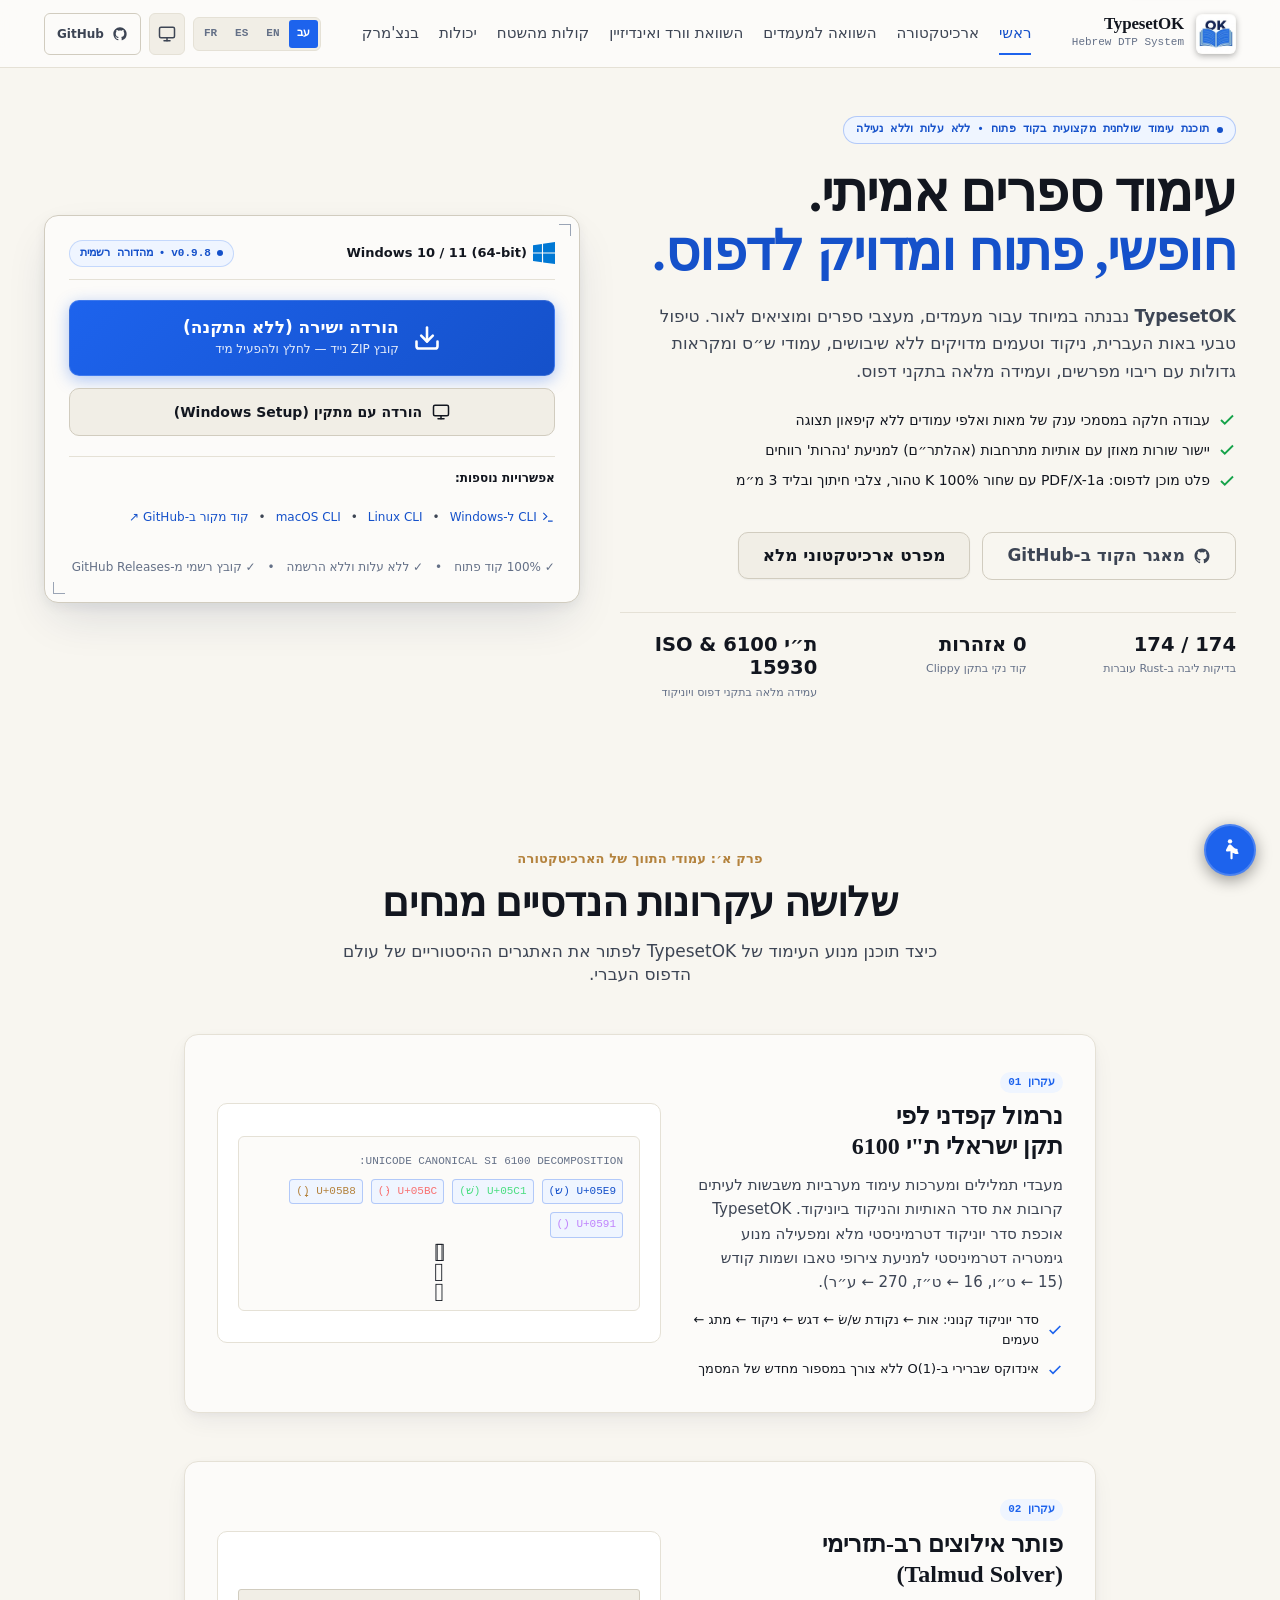
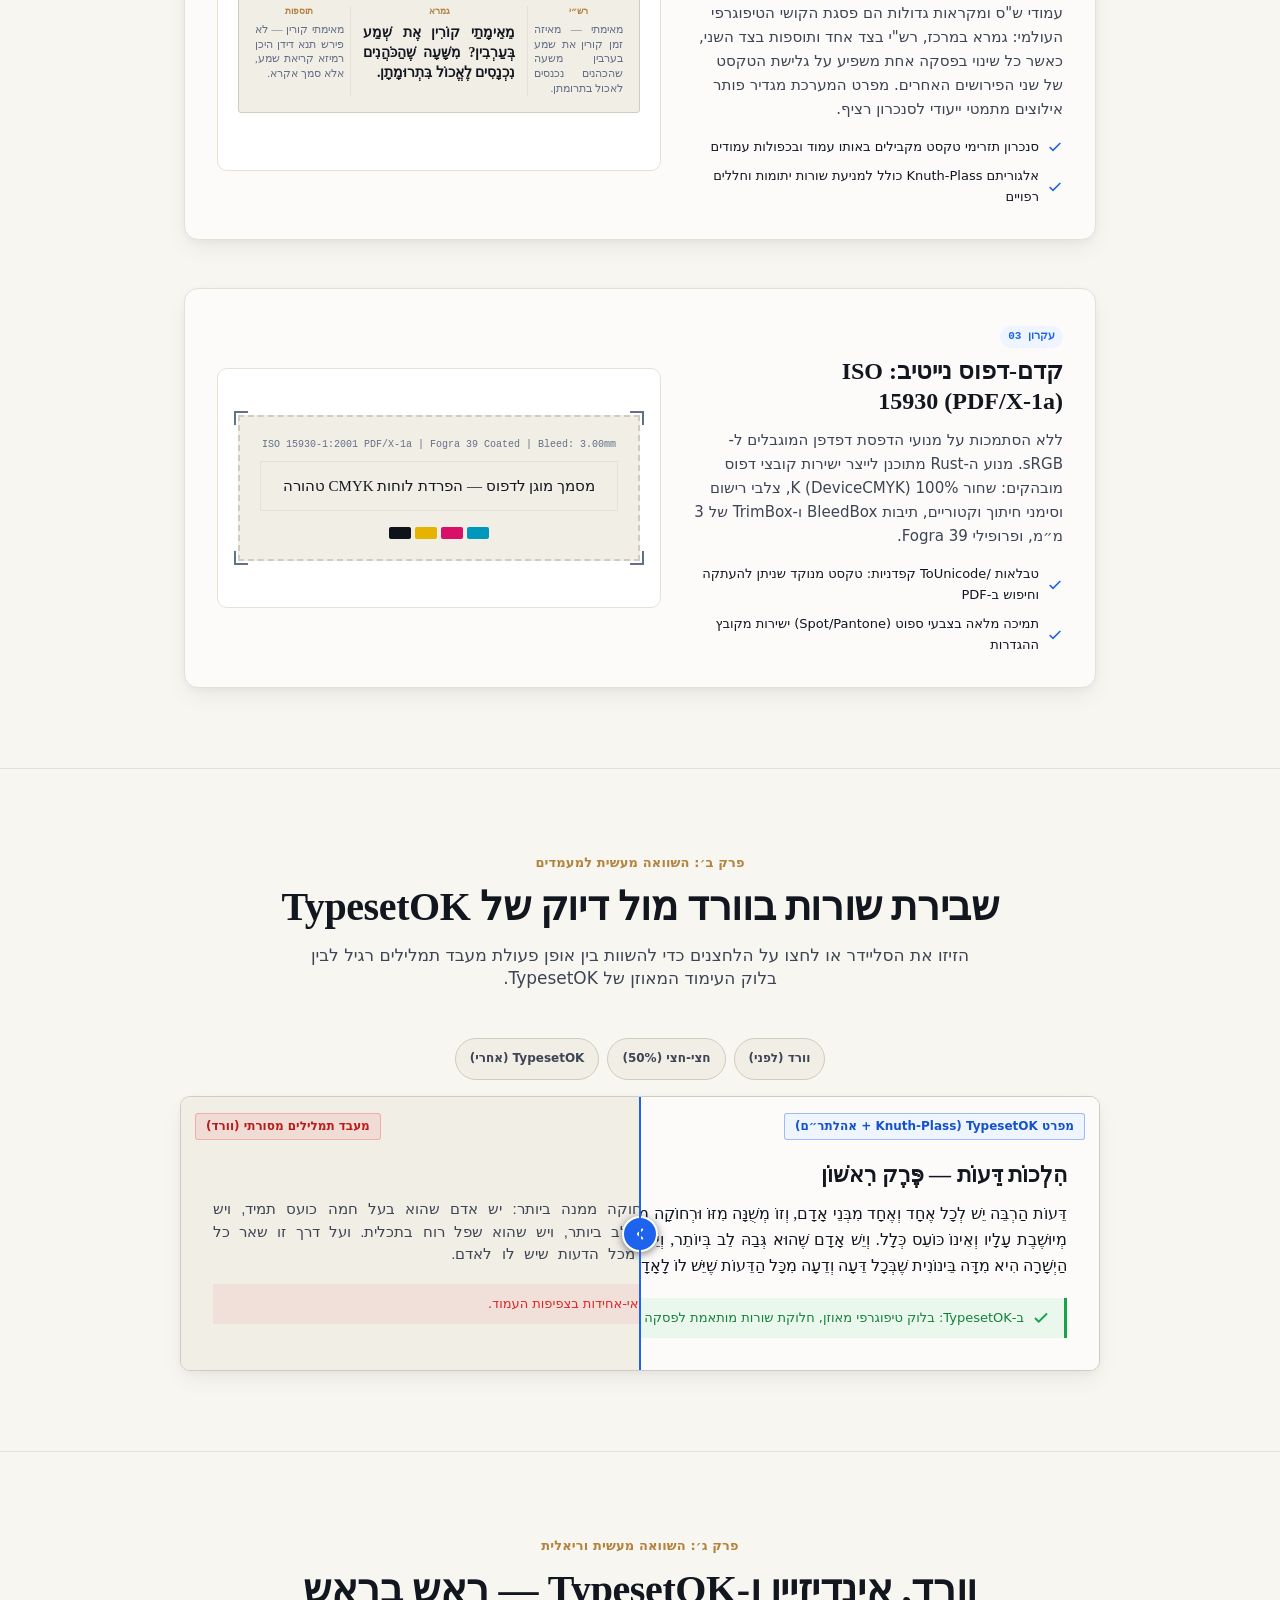
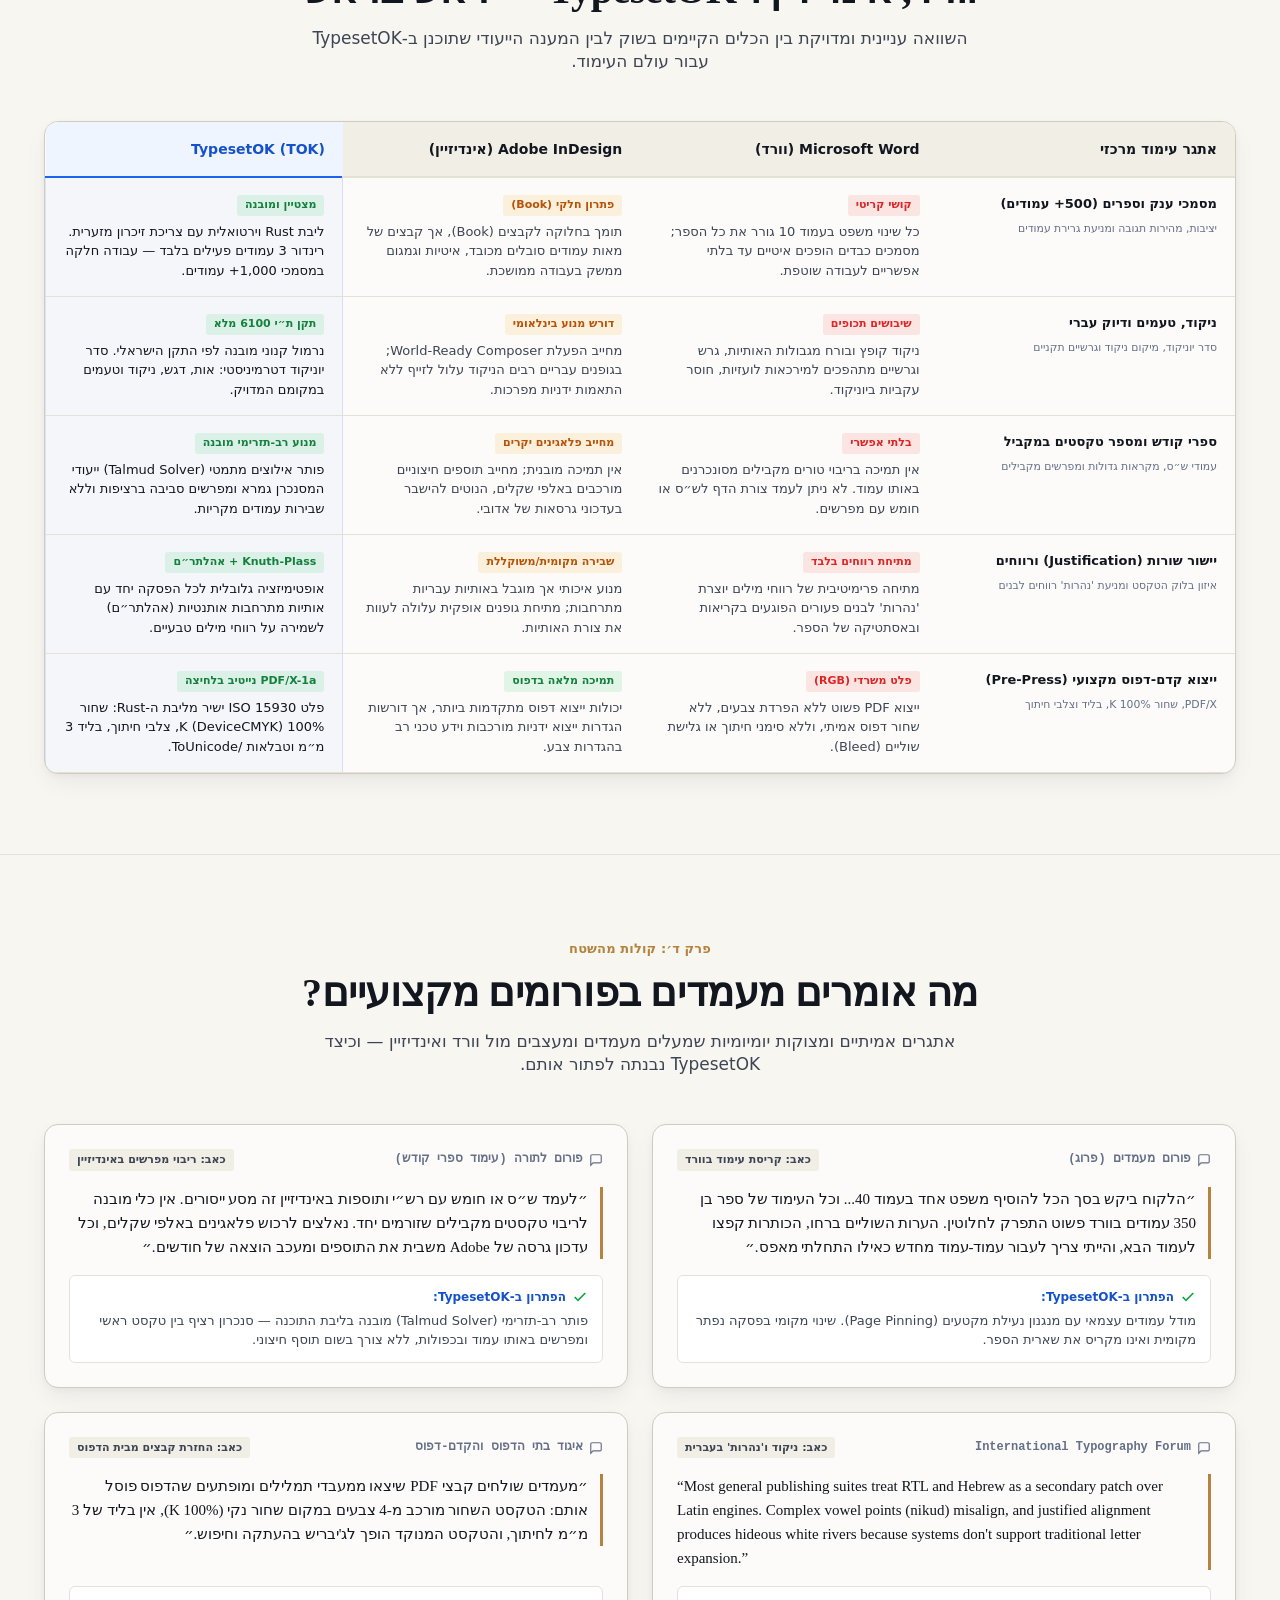
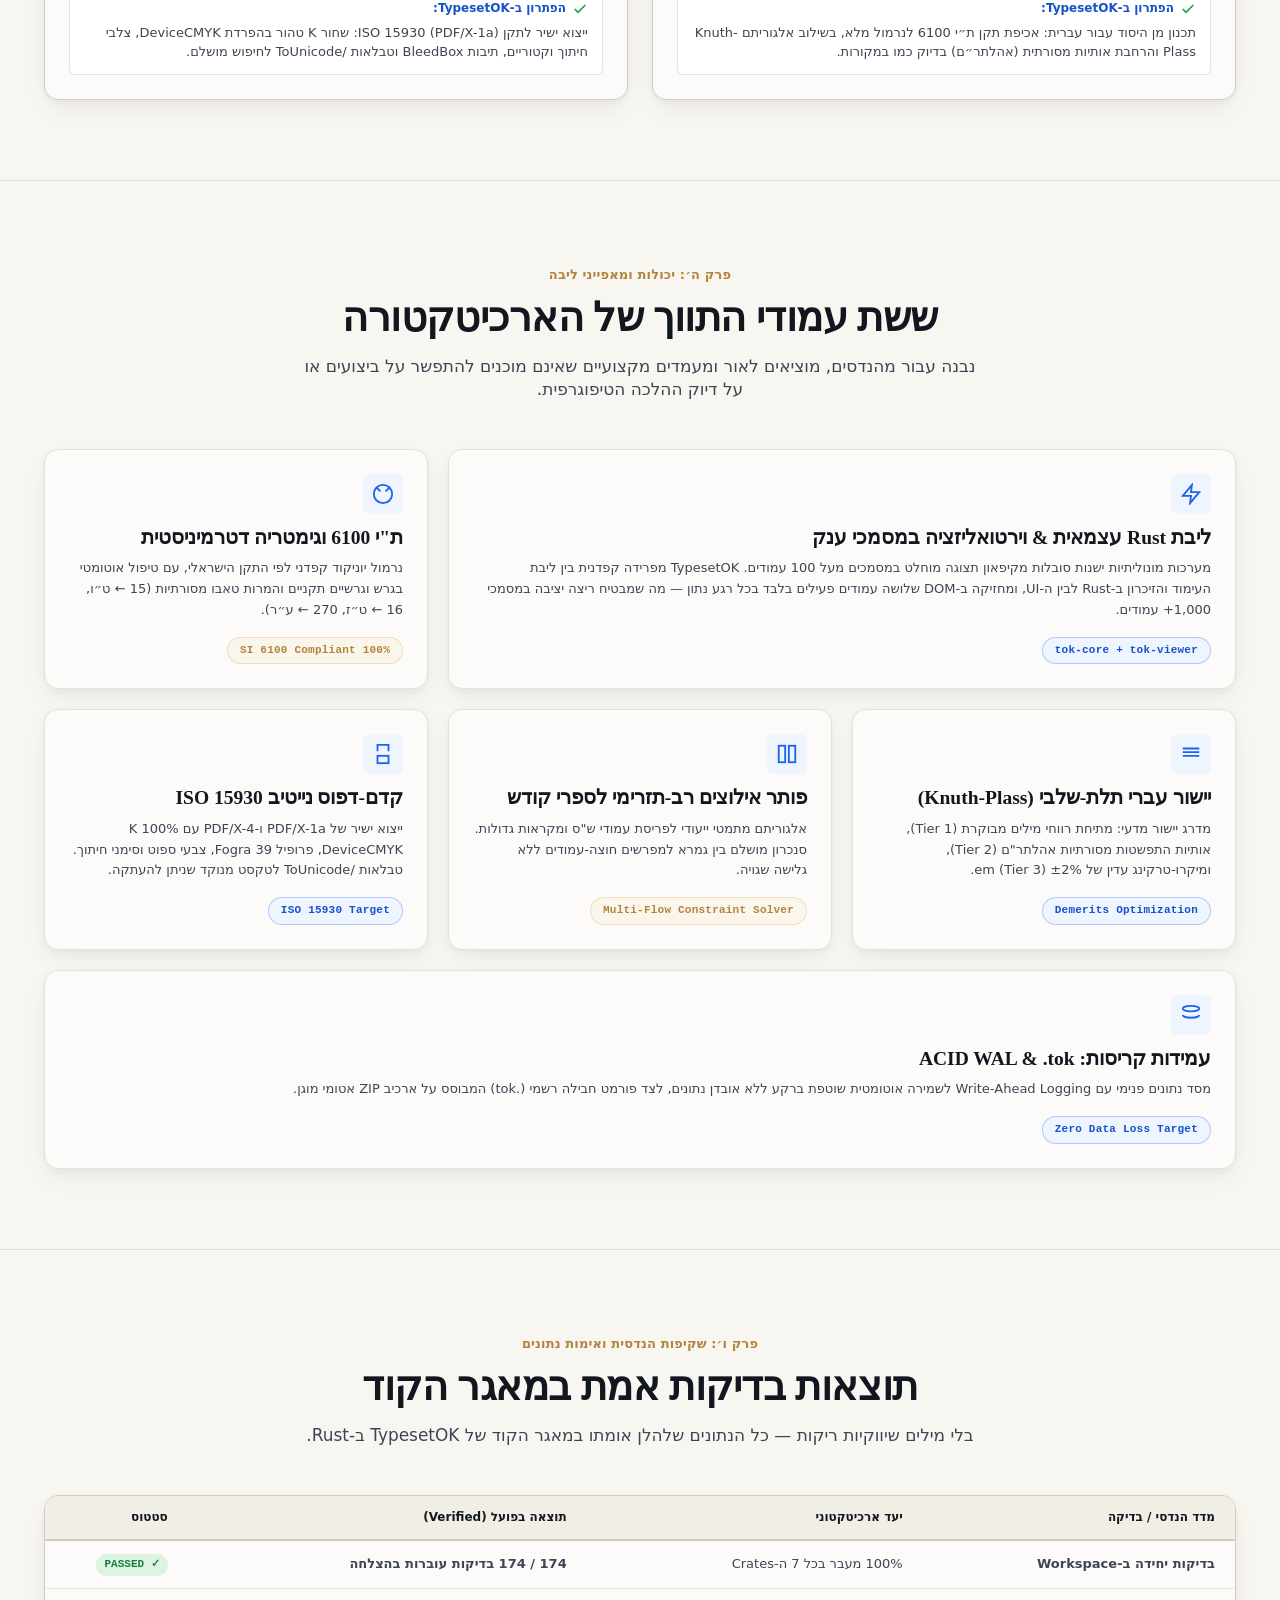
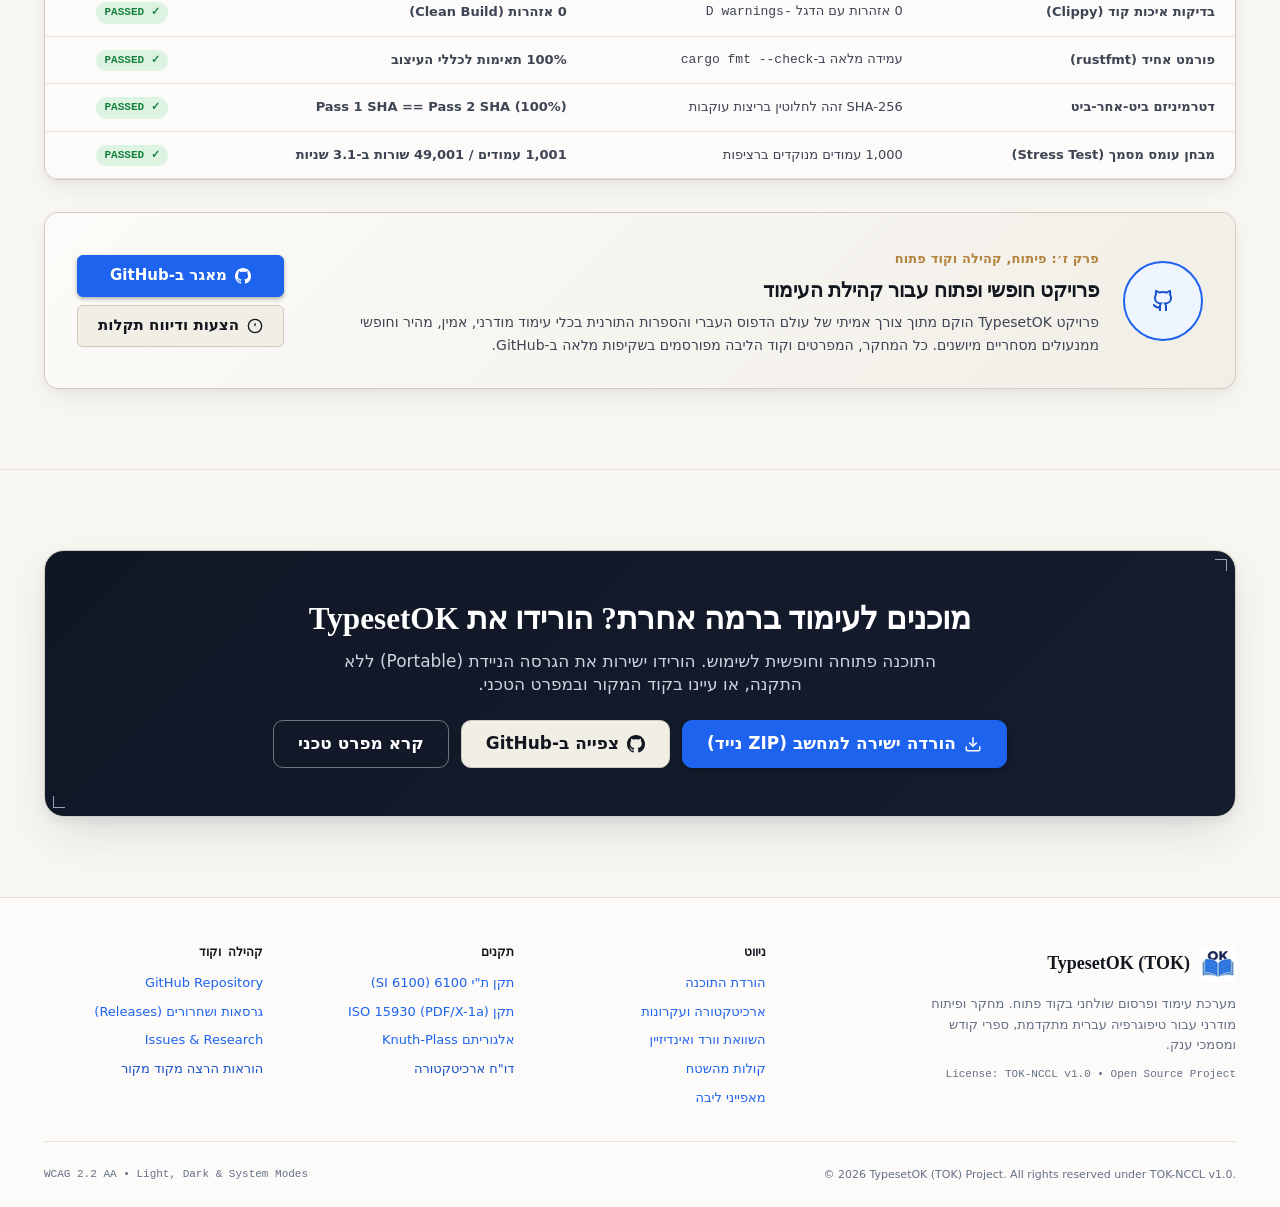
==== commit 4da29477: "feat(i18n,content): complete EN/ES/FR translations, ?lang URLs, accurate facts Languages - English/S" ====
--- a/index.html
+++ b/index.html
@@ -3,21 +3,20 @@
 <head>
   <meta charset="UTF-8">
   <meta name="viewport" content="width=device-width, initial-scale=1.0, viewport-fit=cover">
+  <meta http-equiv="Content-Security-Policy" content="default-src 'self'; script-src 'self'; style-src 'self' 'unsafe-inline' https://fonts.googleapis.com; font-src 'self' https://fonts.gstatic.com; img-src 'self' data:; connect-src 'self' https://api.github.com; manifest-src 'self'; base-uri 'self'; form-action 'self'; object-src 'none'; upgrade-insecure-requests">
+  <meta name="referrer" content="strict-origin-when-cross-origin">
   
   <!-- Primary High-Authority Meta Tags -->
-  <title>TypesetOK (TOK) — תוכנת עימוד שולחנית מקצועית בקוד פתוח | DTP System for Hebrew Typography, Talmud &amp; Pre-Press</title>
-  <meta name="title" content="TypesetOK (TOK) — תוכנת עימוד שולחנית מקצועית בקוד פתוח">
+  <title>TypesetOK — תוכנת עימוד ספרים מקצועית לעברית, בקוד פתוח</title>
   <meta name="description" content="מערכת עימוד ופרסום שולחני (DTP) מודרנית בקוד פתוח לטיפוגרפיה עברית מתקדמת, ספרי קודש (ש״ס, מקראות גדולות ושו״ת) ומסמכי ענק. ליבת Rust, אלגוריתם Knuth-Plass, פלט PDF/X-1a נייטיב.">
-  <meta name="keywords" content="תוכנת עימוד, עימוד עברי, עימוד ספרים, ספרי קודש, עימוד שס, מקראות גדולות, תוכנת תג, אינדיזיין עברית, Knuth-Plass, Rust DTP, Desktop Publishing, Hebrew typesetting, Talmud layout, PDF/X-1a, SI 6100, Open source typesetting">
   <meta name="author" content="TypesetOK Open-Source Team">
   <meta name="publisher" content="TypesetOK">
   <meta name="robots" content="index, follow, max-snippet:-1, max-image-preview:large, max-video-preview:-1">
   <meta name="format-detection" content="telephone=no">
-  <meta name="google-site-verification" content="google4c6f85691547b7d9">
   <link rel="canonical" href="https://typesetok.github.io/website/">
 
   <!-- Multilingual Internationalization Alternate Links -->
-  <link rel="alternate" hreflang="he" href="https://typesetok.github.io/website/?lang=he">
+  <link rel="alternate" hreflang="he" href="https://typesetok.github.io/website/">
   <link rel="alternate" hreflang="en" href="https://typesetok.github.io/website/?lang=en">
   <link rel="alternate" hreflang="es" href="https://typesetok.github.io/website/?lang=es">
   <link rel="alternate" hreflang="fr" href="https://typesetok.github.io/website/?lang=fr">
@@ -29,7 +28,9 @@
   <meta property="og:site_name" content="TypesetOK">
   <meta property="og:title" content="TypesetOK — תוכנת עימוד שולחנית מקצועית בקוד פתוח">
   <meta property="og:description" content="עימוד ספרים אמיתי. דיוק מושלם לדפוס, חופשי ופתוח לכולם. מערכת DTP ייעודית לספרי קודש ומסמכי ענק.">
-  <meta property="og:image" content="assets/images/logo.jpg">
+  <meta property="og:image" content="https://typesetok.github.io/website/assets/images/logo.jpg">
+  <meta property="og:image:width" content="1376">
+  <meta property="og:image:height" content="768">
   <meta property="og:image:alt" content="TypesetOK Logo — Open Book &amp; Typography">
   <meta property="og:locale" content="he_IL">
   <meta property="og:locale:alternate" content="en_US">
@@ -37,15 +38,15 @@
   <meta property="og:locale:alternate" content="fr_FR">
 
   <!-- Twitter / X -->
-  <meta property="twitter:card" content="summary_large_image">
-  <meta property="twitter:url" content="https://typesetok.github.io/website/">
-  <meta property="twitter:title" content="TypesetOK — תוכנת עימוד שולחנית מקצועית ב-Rust">
-  <meta property="twitter:description" content="מערכת עימוד ופרסום שולחני בקוד פתוח לטיפוגרפיה עברית מתקדמת, ש״ס ומנוע קדם-דפוס ISO 15930.">
-  <meta property="twitter:image" content="assets/images/logo.jpg">
+  <meta name="twitter:card" content="summary_large_image">
+  <meta name="twitter:url" content="https://typesetok.github.io/website/">
+  <meta name="twitter:title" content="TypesetOK — תוכנת עימוד שולחנית מקצועית בקוד פתוח">
+  <meta name="twitter:description" content="מערכת עימוד ופרסום שולחני בקוד פתוח לטיפוגרפיה עברית מתקדמת, ש״ס ומנוע קדם-דפוס ISO 15930.">
+  <meta name="twitter:image" content="https://typesetok.github.io/website/assets/images/logo.jpg">
 
   <!-- Favicons & App Manifest -->
   <link rel="icon" type="image/svg+xml" href="assets/images/favicon.svg">
-  <link rel="apple-touch-icon" href="assets/images/logo.jpg">
+  <link rel="apple-touch-icon" href="assets/images/apple-touch-icon.png">
   <link rel="manifest" href="site.webmanifest">
   <meta name="theme-color" content="#F8F6F0" media="(prefers-color-scheme: light)">
   <meta name="theme-color" content="#0B0E14" media="(prefers-color-scheme: dark)">
@@ -53,7 +54,7 @@
   <!-- High-Performance Font Loading -->
   <link rel="preconnect" href="https://fonts.googleapis.com">
   <link rel="preconnect" href="https://fonts.gstatic.com" crossorigin>
-  <link href="https://fonts.googleapis.com/css2?family=Frank+Ruhl+Libre:wght@400;500;700;800;900&family=Heebo:wght@400;500;600;700;800&family=JetBrains+Mono:wght@400;500;700&display=swap" rel="stylesheet">
+  <link href="https://fonts.googleapis.com/css2?family=Frank+Ruhl+Libre:wght@400;700;800;900&family=Heebo:wght@400;500;600;700;800&family=JetBrains+Mono:wght@400;700&display=swap" rel="stylesheet">
 
   <!-- Core Stylesheets -->
   <link rel="stylesheet" href="assets/css/tokens.css">
@@ -61,6 +62,7 @@
   <link rel="stylesheet" href="assets/css/main.css">
   <link rel="stylesheet" href="assets/css/components.css">
   <link rel="stylesheet" href="assets/css/a11y-motion.css">
+  <script src="assets/js/theme-init.js"></script>
 
   <!-- Comprehensive Schema.org Graph JSON-LD (Power SEO) -->
   <script type="application/ld+json">
@@ -73,7 +75,12 @@
         "url": "https://typesetok.github.io/website/",
         "name": "TypesetOK",
         "description": "תוכנת עימוד שולחנית מקצועית בקוד פתוח לטיפוגרפיה עברית וספרי קודש",
-        "inLanguage": ["he", "en", "es", "fr"],
+        "inLanguage": [
+          "he",
+          "en",
+          "es",
+          "fr"
+        ],
         "publisher": {
           "@id": "https://typesetok.github.io/website/#organization"
         }
@@ -95,67 +102,16 @@
         "name": "TypesetOK",
         "alternateName": "TOK",
         "applicationCategory": "DesignApplication",
-        "operatingSystem": "Windows 10+, macOS 12+, Linux",
-        "softwareVersion": "v0.6.0",
+        "operatingSystem": "Windows 10, Windows 11",
         "license": "https://github.com/TypesetOK/typesetok/blob/main/LICENSE.md",
         "codeRepository": "https://github.com/TypesetOK/typesetok",
-        "description": "תוכנת עימוד ופרסום שולחני (DTP) מודרנית בקוד פתוח לטיפוגרפיה עברית מתקדמת, ש״ס, מקראות גדולות ומנוע קדם-דפוס נייטיב."
-      },
-      {
-        "@type": "BreadcrumbList",
-        "itemListElement": [
-          {
-            "@type": "ListItem",
-            "position": 1,
-            "name": "דף הבית",
-            "item": "https://typesetok.github.io/website/"
-          }
-        ]
-      },
-      {
-        "@type": "FAQPage",
-        "mainEntity": [
-          {
-            "@type": "Question",
-            "name": "מהי מערכת TypesetOK ובמה היא שונה מתוכנות עימוד ישנות?",
-            "acceptedAnswer": {
-              "@type": "Answer",
-              "text": "TypesetOK היא מערכת פרסום שולחני (DTP) מודרנית שנבנית מן היסוד בשפת Rust עבור עברית וטקסטים דו-כיווניים (Bidi/RTL). בשונה מתוכנות כבדות או ישנות משנות ה-90 כמו 'תג' ו-Adobe InDesign שבהן עברית היא טלאי משני, TypesetOK מפרידה בין ליבת Rust מהירה לבין הממשק ומציעה עימוד יציב במסמכי ענק בני אלפי עמודים ללא קיפאון ממשק."
-            }
-          },
-          {
-            "@type": "Question",
-            "name": "כיצד עובד מנגנון אותיות ההתפשטות (אהלתר״ם) ואלגוריתם Knuth-Plass?",
-            "acceptedAnswer": {
-              "@type": "Answer",
-              "text": "במקום למתוח רווחים בין מילים וליצור 'נהרות' לבנים מכוערים כפי שעושים מעבדי תמלילים פשוטים, המערכת משלבת את אלגוריתם Knuth-Plass למזעור פגמים טיפוגרפיים לאורך הפסקה כולה, יחד עם אותיות מתרחבות מסורתיות (א, ה, ל, ת, ר, ם) לקבלת בלוק עימוד ישר והרמוני."
-            }
-          },
-          {
-            "@type": "Question",
-            "name": "האם TypesetOK מיועדת לעימוד ספרי קודש מורכבים כמו ש״ס ומקראות גדולות?",
-            "acceptedAnswer": {
-              "@type": "Answer",
-              "text": "כן. ארכיטקטורת המערכת כוללת פותר אילוצים רב-תזרימי (Talmud Solver) ייעודי המסנכרן בין טקסט מרכזי (גמרא / מקרא) לבין מפרשים מקבילים (רש״י, תוספות, תרגום) בעמודים ובכפולות עמודים."
-            }
-          },
-          {
-            "@type": "Question",
-            "name": "מדוע נבחרה שפת Rust לפיתוח ליבת העימוד?",
-            "acceptedAnswer": {
-              "@type": "Answer",
-              "text": "שפת Rust מספקת ביצועי קצה מהירים, בטיחות זיכרון מוחלטת ללא Garbage Collector הגורם לגמגומים, ויכולת עיבוד מקבילי עבור מסמכים עתירי עמודים וחישוב שבירת שורות בזמן אמת."
-            }
-          },
-          {
-            "@type": "Question",
-            "name": "באילו תקני דפוס ויוניקוד המערכת תומכת?",
-            "acceptedAnswer": {
-              "@type": "Answer",
-              "text": "TypesetOK תומכת בתקן ישראלי ת״י 6100 לנרמול אותיות, ניקוד וטעמים, ובתקן ISO 15930 (PDF/X-1a ו-PDF/X-4) עם שחור 100% K DeviceCMYK, פרופילי Fogra 39, צלבי חיתוך וטבלאות /ToUnicode לטקסט שניתן לחיפוש והעתקה."
-            }
-          }
-        ]
+        "description": "תוכנת עימוד ופרסום שולחני (DTP) מודרנית בקוד פתוח לטיפוגרפיה עברית מתקדמת, ש״ס, מקראות גדולות ומנוע קדם-דפוס נייטיב.",
+        "downloadUrl": "https://github.com/TypesetOK/typesetok/releases/latest",
+        "offers": {
+          "@type": "Offer",
+          "price": "0",
+          "priceCurrency": "USD"
+        }
       }
     ]
   }
@@ -164,16 +120,16 @@
 <body>
 
   <!-- Accessible Skip Link -->
-  <a href="#main-content" class="skip-link">דלג לתוכן המרכזי</a>
+  <a href="#main-content" class="skip-link" data-i18n="skip_link">דלג לתוכן המרכזי</a>
 
   <!-- Sticky Site Header -->
   <header class="site-header" role="banner">
-    <div class="scroll-progress-bar" id="scrollProgressBar" role="progressbar" aria-label="Reading progress" aria-valuemin="0" aria-valuemax="100"></div>
+    <div class="scroll-progress-bar" id="scrollProgressBar" role="progressbar" aria-label="Reading progress" aria-valuemin="0" aria-valuemax="100" data-i18n-attr="aria-label:aria_reading_progress"></div>
     <div class="container header-inner">
       
       <!-- Brand & Logo -->
-      <a href="#hero" class="brand-wrapper" aria-label="TypesetOK Home">
-        <img src="assets/images/logo.jpg" alt="TypesetOK Logo" class="brand-logo-img" width="40" height="40">
+      <a href="#hero" class="brand-wrapper" aria-label="TypesetOK Home" data-i18n-attr="aria-label:aria_home">
+        <img src="assets/images/logo-96.webp" alt="TypesetOK" class="brand-logo-img" width="40" height="40">
         <div class="brand-text">
           <span class="brand-name">TypesetOK</span>
           <span class="brand-tagline">Hebrew DTP System</span>
@@ -181,13 +137,13 @@
       </a>
 
       <!-- Primary Desktop Nav -->
-      <nav class="primary-nav" role="navigation" aria-label="Main Navigation">
+      <nav class="primary-nav" role="navigation" aria-label="Main Navigation" data-i18n-attr="aria-label:aria_main_nav">
         <a href="#hero" class="nav-link active" data-i18n="nav_home">ראשי</a>
+        <a href="#storytelling" class="nav-link" data-i18n="nav_story">ארכיטקטורה</a>
         <a href="#comparison" class="nav-link" data-i18n="nav_comparison">השוואה למעמדים</a>
         <a href="#matrix" class="nav-link" data-i18n="nav_matrix">השוואת וורד ואינדיזיין</a>
         <a href="#quotes" class="nav-link" data-i18n="nav_quotes">קולות מהשטח</a>
         <a href="#features" class="nav-link" data-i18n="nav_features">יכולות</a>
-        <a href="#storytelling" class="nav-link" data-i18n="nav_story">ארכיטקטורה</a>
         <a href="#engineering" class="nav-link" data-i18n="nav_engineering">בנצ'מרק</a>
       </nav>
 
@@ -195,7 +151,7 @@
       <div class="header-actions">
         
         <!-- Language Switcher (עב | EN | ES | FR) -->
-        <div class="lang-switcher" role="group" aria-label="Language Selector">
+        <div class="lang-switcher" role="group" aria-label="Language Selector" data-i18n-attr="aria-label:aria_lang_selector">
           <button type="button" class="lang-btn active" data-lang="he" aria-pressed="true" title="עברית">עב</button>
           <button type="button" class="lang-btn" data-lang="en" aria-pressed="false" title="English (US)">EN</button>
           <button type="button" class="lang-btn" data-lang="es" aria-pressed="false" title="Español">ES</button>
@@ -204,7 +160,7 @@
 
         <!-- Day / Night / System Theme Dropdown (Single Button Control) -->
         <div class="theme-selector-wrapper">
-          <button type="button" class="icon-btn" id="toggleThemeBtn" aria-label="ערכת נושא: מצב יום / לילה / מערכת" aria-haspopup="true" aria-expanded="false" title="ערכת נושא: מצב יום / לילה / מערכת">
+          <button type="button" class="icon-btn" id="toggleThemeBtn" aria-label="ערכת נושא: מצב יום / לילה / מערכת" aria-haspopup="true" aria-expanded="false" title="ערכת נושא: מצב יום / לילה / מערכת" data-i18n-attr="aria-label:theme_label;title:theme_label">
             <svg width="18" height="18" viewBox="0 0 24 24" fill="none" stroke="currentColor" stroke-width="2" stroke-linecap="round" stroke-linejoin="round" aria-hidden="true">
               <circle cx="12" cy="12" r="5"/>
               <line x1="12" y1="1" x2="12" y2="3"/>
@@ -217,7 +173,7 @@
               <line x1="18.36" y1="5.64" x2="19.78" y2="4.22"/>
             </svg>
           </button>
-          <div class="theme-menu-popover" id="themeMenuPopover" role="menu">
+          <div class="theme-menu-popover" id="themeMenuPopover" role="menu" data-i18n-attr="aria-label:theme_menu">
             <button type="button" class="theme-menu-item active" data-theme-opt="light" role="menuitem">
               <svg width="16" height="16" viewBox="0 0 24 24" fill="none" stroke="currentColor" stroke-width="2" stroke-linecap="round" stroke-linejoin="round" aria-hidden="true">
                 <circle cx="12" cy="12" r="5"/>
@@ -230,14 +186,14 @@
                 <line x1="4.22" y1="19.78" x2="5.64" y2="18.36"/>
                 <line x1="18.36" y1="5.64" x2="19.78" y2="4.22"/>
               </svg>
-              <span>מצב יום (בהיר)</span>
+              <span data-i18n="theme_light">מצב יום (בהיר)</span>
               <svg class="theme-check-icon" width="14" height="14" viewBox="0 0 24 24" fill="none" stroke="currentColor" stroke-width="2.5" aria-hidden="true"><polyline points="20 6 9 17 4 12"/></svg>
             </button>
             <button type="button" class="theme-menu-item" data-theme-opt="dark" role="menuitem">
               <svg width="16" height="16" viewBox="0 0 24 24" fill="none" stroke="currentColor" stroke-width="2" stroke-linecap="round" stroke-linejoin="round" aria-hidden="true">
                 <path d="M21 12.79A9 9 0 1 1 11.21 3 7 7 0 0 0 21 12.79z"/>
               </svg>
-              <span>מצב לילה (כהה)</span>
+              <span data-i18n="theme_dark">מצב לילה (כהה)</span>
               <svg class="theme-check-icon" width="14" height="14" viewBox="0 0 24 24" fill="none" stroke="currentColor" stroke-width="2.5" aria-hidden="true"><polyline points="20 6 9 17 4 12"/></svg>
             </button>
             <button type="button" class="theme-menu-item" data-theme-opt="system" role="menuitem">
@@ -246,14 +202,14 @@
                 <line x1="8" y1="21" x2="16" y2="21"/>
                 <line x1="12" y1="17" x2="12" y2="21"/>
               </svg>
-              <span>לפי המערכת (אוטומטי)</span>
+              <span data-i18n="theme_system">לפי המערכת (אוטומטי)</span>
               <svg class="theme-check-icon" width="14" height="14" viewBox="0 0 24 24" fill="none" stroke="currentColor" stroke-width="2.5" aria-hidden="true"><polyline points="20 6 9 17 4 12"/></svg>
             </button>
           </div>
         </div>
 
         <!-- GitHub Primary Link -->
-        <a href="https://github.com/TypesetOK/typesetok" target="_blank" rel="noopener noreferrer" class="btn btn-outline" style="padding: 6px 12px; font-size: 12px;" aria-label="GitHub Repository">
+        <a href="https://github.com/TypesetOK/typesetok" target="_blank" rel="noopener noreferrer" class="btn btn-outline" style="padding: 6px 12px; font-size: 12px;" aria-label="GitHub Repository" data-i18n-attr="aria-label:aria_github_repo">
           <svg width="16" height="16" viewBox="0 0 24 24" fill="currentColor" aria-hidden="true">
             <path fill-rule="evenodd" clip-rule="evenodd" d="M12 2C6.477 2 2 6.484 2 12.017c0 4.425 2.865 8.18 6.839 9.504.5.092.682-.217.682-.483 0-.237-.008-.868-.013-1.703-2.782.605-3.369-1.343-3.369-1.343-.454-1.158-1.11-1.466-1.11-1.466-.908-.62.069-.608.069-.608 1.003.07 1.53 1.032 1.53 1.032.892 1.53 2.341 1.088 2.91.832.092-.647.35-1.088.636-1.338-2.22-.253-4.555-1.113-4.555-4.951 0-1.093.39-1.988 1.029-2.688-.103-.253-.446-1.272.098-2.65 0 0 .84-.27 2.75 1.026A9.564 9.564 0 0112 6.844c.85.004 1.705.115 2.504.337 1.909-1.296 2.747-1.027 2.747-1.027.546 1.379.202 2.398.1 2.651.64.7 1.028 1.595 1.028 2.688 0 3.848-2.339 4.695-4.566 4.943.359.309.678.92.678 1.855 0 1.338-.012 2.419-.012 2.747 0 .268.18.58.688.482A10.019 10.019 0 0022 12.017C22 6.484 17.522 2 12 2z"/>
           </svg>
@@ -261,7 +217,7 @@
         </a>
 
         <!-- Mobile Drawer Toggle -->
-        <button type="button" class="mobile-nav-toggle" id="mobileNavToggle" aria-label="Open Navigation Menu" aria-expanded="false" aria-controls="mobileNavDrawer">
+        <button type="button" class="mobile-nav-toggle" id="mobileNavToggle" aria-label="Open Navigation Menu" aria-expanded="false" aria-controls="mobileNavDrawer" data-i18n-attr="aria-label:menu_open">
           <svg width="20" height="20" viewBox="0 0 24 24" fill="none" stroke="currentColor" stroke-width="2" stroke-linecap="round" stroke-linejoin="round" aria-hidden="true">
             <line x1="3" y1="12" x2="21" y2="12"/>
             <line x1="3" y1="6" x2="21" y2="6"/>
@@ -273,19 +229,19 @@
     </div>
 
     <!-- Mobile Drawer -->
-    <div class="mobile-nav-drawer" id="mobileNavDrawer" role="region" aria-label="Mobile Navigation">
+    <div class="mobile-nav-drawer" id="mobileNavDrawer" role="region" aria-label="Mobile Navigation" data-i18n-attr="aria-label:aria_mobile_nav">
       <a href="#hero" class="mobile-nav-link" data-i18n="nav_home">ראשי</a>
+      <a href="#storytelling" class="mobile-nav-link" data-i18n="nav_story">ארכיטקטורה</a>
       <a href="#comparison" class="mobile-nav-link" data-i18n="nav_comparison">השוואה למעמדים</a>
       <a href="#matrix" class="mobile-nav-link" data-i18n="nav_matrix">השוואת וורד ואינדיזיין</a>
       <a href="#quotes" class="mobile-nav-link" data-i18n="nav_quotes">קולות מהשטח</a>
       <a href="#features" class="mobile-nav-link" data-i18n="nav_features">יכולות</a>
-      <a href="#storytelling" class="mobile-nav-link" data-i18n="nav_story">ארכיטקטורה</a>
       <a href="#engineering" class="mobile-nav-link" data-i18n="nav_engineering">בנצ'מרק</a>
       <div style="margin-top: 14px; display: flex; flex-direction: column; gap: 8px;">
-        <a href="https://github.com/TypesetOK/typesetok/releases/download/v0.6.0/TypesetOK-v0.6.0-windows-desktop-app.zip" class="btn btn-primary download-link-portable" style="justify-content: center;">
-          הורדת התוכנה ל-Windows (v0.6.0)
+        <a href="https://github.com/TypesetOK/typesetok/releases/latest" class="btn btn-primary download-link-portable" style="justify-content: center;" data-i18n="mnav_download">
+          הורדת התוכנה ל-Windows
         </a>
-        <a href="https://github.com/TypesetOK/typesetok" target="_blank" rel="noopener noreferrer" class="btn btn-secondary" style="justify-content: center;">
+        <a href="https://github.com/TypesetOK/typesetok" target="_blank" rel="noopener noreferrer" class="btn btn-secondary" style="justify-content: center;" data-i18n="hero_cta_github">
           מאגר הקוד ב-GitHub
         </a>
       </div>
@@ -313,27 +269,27 @@
             <span class="highlight-blue" data-i18n="hero_title_2">חופשי, פתוח ומדויק לדפוס.</span>
           </h1>
 
-          <p class="hero-description" data-i18n="hero_desc">
+          <p class="hero-description" data-i18n-html="hero_desc">
             <strong>TypesetOK</strong> נבנתה במיוחד עבור מעמדים, מעצבי ספרים ומוציאים לאור. טיפול טבעי באות העברית, ניקוד וטעמים מדויקים ללא שיבושים, עמודי ש״ס ומקראות גדולות עם ריבוי מפרשים, ועמידה מלאה בתקני דפוס.
           </p>
 
           <div style="display: flex; flex-direction: column; gap: 8px; margin: 4px 0 12px 0; font-size: 14px; color: var(--color-ink-primary);">
             <div style="display: flex; align-items: center; gap: 8px;">
               <svg width="18" height="18" viewBox="0 0 24 24" fill="none" stroke="#16A34A" stroke-width="2.5" aria-hidden="true"><polyline points="20 6 9 17 4 12"/></svg>
-              <span>עבודה חלקה במסמכי ענק של מאות ואלפי עמודים ללא קיפאון תצוגה</span>
+              <span data-i18n="hero_point_1">עבודה חלקה במסמכי ענק של מאות ואלפי עמודים ללא קיפאון תצוגה</span>
             </div>
             <div style="display: flex; align-items: center; gap: 8px;">
               <svg width="18" height="18" viewBox="0 0 24 24" fill="none" stroke="#16A34A" stroke-width="2.5" aria-hidden="true"><polyline points="20 6 9 17 4 12"/></svg>
-              <span>יישור שורות מאוזן עם אותיות מתרחבות (אהלתר״ם) למניעת 'נהרות' רווחים</span>
+              <span data-i18n="hero_point_2">יישור שורות מאוזן עם אותיות מתרחבות (אהלתר״ם) למניעת 'נהרות' רווחים</span>
             </div>
             <div style="display: flex; align-items: center; gap: 8px;">
               <svg width="18" height="18" viewBox="0 0 24 24" fill="none" stroke="#16A34A" stroke-width="2.5" aria-hidden="true"><polyline points="20 6 9 17 4 12"/></svg>
-              <span>פלט מוכן לדפוס: PDF/X-1a עם שחור 100% K טהור, צלבי חיתוך ובליד 3 מ״מ</span>
+              <span data-i18n="hero_point_3">פלט מוכן לדפוס: PDF/X-1a עם שחור 100% K טהור, צלבי חיתוך ובליד 3 מ״מ</span>
             </div>
           </div>
 
           <div class="hero-actions">
-            <a href="https://github.com/TypesetOK/typesetok" target="_blank" rel="noopener noreferrer" class="btn btn-outline btn-lg" aria-label="Open TypesetOK on GitHub">
+            <a href="https://github.com/TypesetOK/typesetok" target="_blank" rel="noopener noreferrer" class="btn btn-outline btn-lg" aria-label="Open TypesetOK on GitHub" data-i18n-attr="aria-label:aria_open_github">
               <svg width="18" height="18" viewBox="0 0 24 24" fill="currentColor" aria-hidden="true">
                 <path fill-rule="evenodd" clip-rule="evenodd" d="M12 2C6.477 2 2 6.484 2 12.017c0 4.425 2.865 8.18 6.839 9.504.5.092.682-.217.682-.483 0-.237-.008-.868-.013-1.703-2.782.605-3.369-1.343-3.369-1.343-.454-1.158-1.11-1.466-1.11-1.466-.908-.62.069-.608.069-.608 1.003.07 1.53 1.032 1.53 1.032.892 1.53 2.341 1.088 2.91.832.092-.647.35-1.088.636-1.338-2.22-.253-4.555-1.113-4.555-4.951 0-1.093.39-1.988 1.029-2.688-.103-.253-.446-1.272.098-2.65 0 0 .84-.27 2.75 1.026A9.564 9.564 0 0112 6.844c.85.004 1.705.115 2.504.337 1.909-1.296 2.747-1.027 2.747-1.027.546 1.379.202 2.398.1 2.651.64.7 1.028 1.595 1.028 2.688 0 3.848-2.339 4.695-4.566 4.943.359.309.678.92.678 1.855 0 1.338-.012 2.419-.012 2.747 0 .268.18.58.688.482A10.019 10.019 0 0022 12.017C22 6.484 17.522 2 12 2z"/>
               </svg>
@@ -348,7 +304,7 @@
           <!-- Real & Honest Engineering Metrics -->
           <div class="hero-metrics">
             <div class="hero-metric-item">
-              <span class="hero-metric-value" data-i18n="metric_tests">58 / 58</span>
+              <span class="hero-metric-value" data-i18n="metric_tests">174 / 174</span>
               <span class="hero-metric-label" data-i18n="metric_tests_label">בדיקות ליבה ב-Rust עוברות</span>
             </div>
             <div class="hero-metric-item">
@@ -363,7 +319,7 @@
         </div>
 
         <!-- Right Column: Grand Download Hub (Centerpiece for Typesetters) -->
-        <div class="hero-download-card paper-sheet-crops" id="heroDownloadCard" role="region" aria-label="מרכז הורדות TypesetOK">
+        <div class="hero-download-card paper-sheet-crops" id="heroDownloadCard" role="region" aria-label="מרכז הורדות TypesetOK" data-i18n-attr="aria-label:aria_download_hub">
           <div class="hero-download-header">
             <div class="hero-download-os">
               <svg width="22" height="22" viewBox="0 0 24 24" fill="currentColor" aria-hidden="true" style="color: #0078D4;">
@@ -373,13 +329,13 @@
             </div>
             <span class="hero-download-badge">
               <span class="badge-dot"></span>
-              <span class="release-version-tag">v0.6.0</span> • מהדורה רשמית
+              <span class="release-version-tag">v0.9.8</span> • <span data-i18n="dl_card_badge">מהדורה רשמית</span>
             </span>
           </div>
 
           <div class="download-cta-stack">
             <!-- Primary Download: Portable ZIP (Zero install hassle) -->
-            <a href="https://github.com/TypesetOK/typesetok/releases/download/v0.6.0/TypesetOK-v0.6.0-windows-desktop-app.zip" class="btn-download-primary download-link-portable" aria-label="הורדה ישירה של TypesetOK ללא התקנה">
+            <a href="https://github.com/TypesetOK/typesetok/releases/latest" class="btn-download-primary download-link-portable" aria-label="הורדה ישירה של TypesetOK ללא התקנה" data-i18n-attr="aria-label:aria_dl_portable">
               <svg width="28" height="28" viewBox="0 0 24 24" fill="none" stroke="currentColor" stroke-width="2.2" stroke-linecap="round" stroke-linejoin="round" aria-hidden="true">
                 <path d="M21 15v4a2 2 0 0 1-2 2H5a2 2 0 0 1-2-2v-4"/>
                 <polyline points="7 10 12 15 17 10"/>
@@ -387,12 +343,12 @@
               </svg>
               <div class="btn-download-text-group">
                 <span class="btn-download-title" data-i18n="dl_btn_portable_title">הורדה ישירה (ללא התקנה)</span>
-                <span class="btn-download-subtitle" data-i18n="dl_btn_portable_sub">קובץ ZIP נייד — לחלץ ולהפעיל מיד • 113 מ״ב</span>
+                <span class="btn-download-subtitle" data-i18n="dl_btn_portable_sub">קובץ ZIP נייד — לחלץ ולהפעיל מיד</span>
               </div>
             </a>
 
             <!-- Secondary Download: Installer / Setup -->
-            <a href="https://github.com/TypesetOK/typesetok/releases/latest" class="btn-download-secondary download-link-installer" aria-label="הורדה עם מתקין Windows Setup">
+            <a href="https://github.com/TypesetOK/typesetok/releases/latest" class="btn-download-secondary download-link-installer" aria-label="הורדה עם מתקין Windows Setup" data-i18n-attr="aria-label:aria_dl_installer">
               <svg width="18" height="18" viewBox="0 0 24 24" fill="none" stroke="currentColor" stroke-width="2" stroke-linecap="round" stroke-linejoin="round" aria-hidden="true">
                 <rect x="2" y="3" width="20" height="14" rx="2" ry="2"/>
                 <line x1="8" y1="21" x2="16" y2="21"/>
@@ -405,31 +361,31 @@
           <div class="download-extra-options">
             <div style="font-weight: 700; color: var(--color-ink-primary);" data-i18n="dl_cli_label">אפשרויות נוספות:</div>
             <div class="download-extra-links">
-              <a href="https://github.com/TypesetOK/typesetok/releases/download/v0.6.0/tok-cli-v0.6.0-windows-x64.zip" class="download-extra-link download-link-cli">
+              <a href="https://github.com/TypesetOK/typesetok/releases/latest" class="download-extra-link download-link-cli">
                 <svg width="14" height="14" viewBox="0 0 24 24" fill="none" stroke="currentColor" stroke-width="2"><polyline points="4 17 10 11 4 5"/><line x1="12" y1="19" x2="20" y2="19"/></svg>
                 <span data-i18n="dl_cli_windows">CLI ל-Windows</span>
               </a>
               <span>•</span>
-              <a href="https://github.com/TypesetOK/typesetok/releases/latest" class="download-extra-link">
+              <a href="https://github.com/TypesetOK/typesetok/releases/latest" class="download-extra-link download-link-cli-linux">
                 <span data-i18n="dl_cli_linux">Linux CLI</span>
               </a>
               <span>•</span>
-              <a href="https://github.com/TypesetOK/typesetok/releases/latest" class="download-extra-link">
+              <a href="https://github.com/TypesetOK/typesetok/releases/latest" class="download-extra-link download-link-cli-macos">
                 <span data-i18n="dl_cli_macos">macOS CLI</span>
               </a>
               <span>•</span>
               <a href="https://github.com/TypesetOK/typesetok" target="_blank" rel="noopener noreferrer" class="download-extra-link">
-                <span>קוד מקור ב-GitHub ↗</span>
+                <span data-i18n="dl_source_link">קוד מקור ב-GitHub ↗</span>
               </a>
             </div>
           </div>
 
           <div class="download-meta-notes">
-            <span>✓ 100% קוד פתוח</span>
+            <span data-i18n="dl_note_oss">✓ 100% קוד פתוח</span>
             <span>•</span>
-            <span>✓ ללא עלות וללא הרשמה</span>
+            <span data-i18n="dl_note_free">✓ ללא עלות וללא הרשמה</span>
             <span>•</span>
-            <span>✓ קובץ רשמי מ-GitHub Releases</span>
+            <span data-i18n="dl_note_official">✓ קובץ רשמי מ-GitHub Releases</span>
           </div>
         </div>
 
@@ -463,11 +419,11 @@
               <div class="scene-features-list">
                 <div class="scene-feature-item">
                   <svg width="16" height="16" viewBox="0 0 24 24" fill="none" stroke="currentColor" stroke-width="2.5"><polyline points="20 6 9 17 4 12"/></svg>
-                  <span>סדר יוניקוד קנוני: אות ← נקודת ש/שׂ ← דגש ← ניקוד ← מתג ← טעמים</span>
+                  <span data-i18n="story1_point_1">סדר יוניקוד קנוני: אות ← נקודת ש/שׂ ← דגש ← ניקוד ← מתג ← טעמים</span>
                 </div>
                 <div class="scene-feature-item">
                   <svg width="16" height="16" viewBox="0 0 24 24" fill="none" stroke="currentColor" stroke-width="2.5"><polyline points="20 6 9 17 4 12"/></svg>
-                  <span>אינדוקס שברירי ב-$O(1)$ ללא צורך במספור מחדש של המסמך</span>
+                  <span data-i18n="story1_point_2">אינדוקס שברירי ב-O(1) ללא צורך במספור מחדש של המסמך</span>
                 </div>
               </div>
             </div>
@@ -499,11 +455,11 @@
               <div class="scene-features-list">
                 <div class="scene-feature-item">
                   <svg width="16" height="16" viewBox="0 0 24 24" fill="none" stroke="currentColor" stroke-width="2.5"><polyline points="20 6 9 17 4 12"/></svg>
-                  <span>סנכרון תזרימי טקסט מקבילים באותו עמוד ובכפולות עמודים</span>
+                  <span data-i18n="story2_point_1">סנכרון תזרימי טקסט מקבילים באותו עמוד ובכפולות עמודים</span>
                 </div>
                 <div class="scene-feature-item">
                   <svg width="16" height="16" viewBox="0 0 24 24" fill="none" stroke="currentColor" stroke-width="2.5"><polyline points="20 6 9 17 4 12"/></svg>
-                  <span>אלגוריתם Knuth-Plass כולל למניעת שורות יתומות וחללים רפויים</span>
+                  <span data-i18n="story2_point_2">אלגוריתם Knuth-Plass כולל למניעת שורות יתומות וחללים רפויים</span>
                 </div>
               </div>
             </div>
@@ -531,16 +487,16 @@
               <span class="scene-num" data-i18n="scene3_num">עקרון 03</span>
               <h3 data-i18n="scene3_title">קדם-דפוס נייטיב: ISO 15930 (PDF/X-1a)</h3>
               <p data-i18n="scene3_desc">
-                ללא הסתמכות על מנועי הדפסת דפדפן המוגבלים ל-sRGB. מנוע ה-Rust מתוכנן לייצר ישירות קובצי דפוס מובהקים: שחור 100% K (DeviceCMYK), צלבי רישום וסימני חיתוך וקטוריים, תיבות BleedBox ו-TrimBox של 3 מ\"מ, ופרופילי Fogra 39.
+                ללא הסתמכות על מנועי הדפסת דפדפן המוגבלים ל-sRGB. מנוע ה-Rust מתוכנן לייצר ישירות קובצי דפוס מובהקים: שחור 100% K (DeviceCMYK), צלבי רישום וסימני חיתוך וקטוריים, תיבות BleedBox ו-TrimBox של 3 מ״מ, ופרופילי Fogra 39.
               </p>
               <div class="scene-features-list">
                 <div class="scene-feature-item">
                   <svg width="16" height="16" viewBox="0 0 24 24" fill="none" stroke="currentColor" stroke-width="2.5"><polyline points="20 6 9 17 4 12"/></svg>
-                  <span>טבלאות /ToUnicode קפדניות: טקסט מנוקד שניתן להעתקה וחיפוש ב-PDF</span>
+                  <span data-i18n="story3_point_1">טבלאות /ToUnicode קפדניות: טקסט מנוקד שניתן להעתקה וחיפוש ב-PDF</span>
                 </div>
                 <div class="scene-feature-item">
                   <svg width="16" height="16" viewBox="0 0 24 24" fill="none" stroke="currentColor" stroke-width="2.5"><polyline points="20 6 9 17 4 12"/></svg>
-                  <span>תמיכה מלאה בצבעי ספוט (Spot/Pantone) ישירות מקובץ ההגדרות</span>
+                  <span data-i18n="story3_point_2">תמיכה מלאה בצבעי ספוט (Spot/Pantone) ישירות מקובץ ההגדרות</span>
                 </div>
               </div>
             </div>
@@ -553,10 +509,10 @@
                 <div style="font-family: var(--font-mono); font-size: 10px; color: var(--color-ink-muted); text-align: center; margin-bottom: 8px;">
                   ISO 15930-1:2001 PDF/X-1a | Fogra 39 Coated | Bleed: 3.00mm
                 </div>
-                <div style="border: 1px solid var(--color-border-subtle); padding: 12px; text-align: center; font-family: var(--font-serif); font-size: 15px; color: var(--color-ink-primary);">
+                <div style="border: 1px solid var(--color-border-subtle); padding: 12px; text-align: center; font-family: var(--font-serif); font-size: 15px; color: var(--color-ink-primary);" data-i18n="story3_proof_text">
                   מסמך מוגן לדפוס — הפרדת לוחות CMYK טהורה
                 </div>
-                <div class="cmyk-color-bars" aria-label="CMYK Bars">
+                <div class="cmyk-color-bars" aria-label="CMYK Bars" data-i18n-attr="aria-label:aria_cmyk_bars">
                   <div class="cmyk-patch" style="background: var(--color-cmyk-cyan);" title="Cyan"></div>
                   <div class="cmyk-patch" style="background: var(--color-cmyk-magenta);" title="Magenta"></div>
                   <div class="cmyk-patch" style="background: var(--color-cmyk-yellow);" title="Yellow"></div>
@@ -592,16 +548,16 @@
           <button type="button" class="comp-preset-btn" id="compPresetAfter" data-i18n="comp_preset_after">TypesetOK (אחרי)</button>
         </div>
 
-        <div class="comparison-wrapper" id="comparisonContainer" role="region" aria-label="השוואת עימוד">
+        <div class="comparison-wrapper" id="comparisonContainer" role="region" aria-label="השוואת עימוד" data-i18n-attr="aria-label:aria_comparison">
           
           <!-- Before Layer (Legacy Word Processor) -->
           <div class="comparison-before">
             <span class="comp-badge comp-badge-before" data-i18n="comp_before_label">מעבד תמלילים מסורתי (וורד)</span>
             <div class="comparison-inner">
-              <h4 style="font-family: Arial, sans-serif; font-size: 20px; text-align: right; margin-bottom: 12px; color: var(--color-ink-primary);">
+              <h4 dir="rtl" lang="he" style="font-family: Arial, sans-serif; font-size: 20px; text-align: right; margin-bottom: 12px; color: var(--color-ink-primary);">
                 הלכות דעות — פרק ראשון
               </h4>
-              <p style="font-family: Arial, sans-serif; font-size: 15px; line-height: 1.5; text-align: justify; word-spacing: 5px; color: var(--color-ink-secondary);">
+              <p dir="rtl" lang="he" style="font-family: Arial, sans-serif; font-size: 15px; line-height: 1.5; text-align: justify; word-spacing: 5px; color: var(--color-ink-secondary);">
                 דעות הרבה יש לכל אחד ואחד מבני אדם, וזו משונה מזו ורחוקה ממנה ביותר: יש אדם שהוא בעל חמה כועס תמיד, ויש אדם שדעתו מיושבת עליו ואינו כועס כלל. ויש אדם שהוא גבה לב ביותר, ויש שהוא שפל רוח בתכלית. ועל דרך זו שאר כל הדעות כולן. והדרך הישרה היא מידה בינונית שבכל דעה ודעה מכל הדעות שיש לו לאדם.
               </p>
               <div style="margin-top: 18px; padding: 10px 14px; background: rgba(239, 68, 68, 0.08); border-right: 3px solid #EF4444; font-size: 13px; color: #DC2626; display: flex; align-items: center; gap: 8px;">
@@ -615,10 +571,10 @@
           <div class="comparison-after" id="comparisonAfter">
             <span class="comp-badge comp-badge-after" data-i18n="comp_after_label">מפרט TypesetOK (Knuth-Plass + אהלתר״ם)</span>
             <div class="comparison-inner">
-              <h4 style="font-family: var(--font-serif); font-size: 22px; text-align: right; margin-bottom: 12px; color: var(--color-ink-primary); font-weight: 800;">
+              <h4 dir="rtl" lang="he" style="font-family: var(--font-serif); font-size: 22px; text-align: right; margin-bottom: 12px; color: var(--color-ink-primary); font-weight: 800;">
                 הִלְכוֹת דֵּעוֹת — פֶּרֶק רִאשׁוֹן
               </h4>
-              <p style="font-family: var(--font-serif); font-size: 16px; line-height: 1.65; text-align: justify; color: var(--color-ink-primary);">
+              <p dir="rtl" lang="he" style="font-family: var(--font-serif); font-size: 16px; line-height: 1.65; text-align: justify; color: var(--color-ink-primary);">
                 דֵּעוֹת הַרְבֵּה יֵשׁ לְכָל אֶחָד וְאֶחָד מִבְּנֵי אָדָם, וְזוֹ מְשֻׁנָּה מִזּוֹ וּרְחוֹקָה מִמֶּנָּה <span class="expand-letter">בְּיוֹתֵר:</span> יֵשׁ אָדָם שֶׁהוּא בַּעַל חֵמָה כּוֹעֵס תָּמִיד, וְיֵשׁ אָדָם שֶׁדַּעְתּוֹ מְיוּשֶׁבֶת עָלָיו וְאֵינוֹ כּוֹעֵס כְּלָל. וְיֵשׁ אָדָם שֶׁהוּא גְּבַהּ לֵב בְּיוֹתֵר, וְיֵשׁ שֶׁהוּא שְׁפַל רוּחַ <span class="expand-letter">בְּתַכְלִית.</span> וְעַל דֶּרֶךְ זוֹ שְׁאָר כָּל הַדֵּעוֹת כֻּלָּן. וְהַדֶּרֶךְ הַיְשָׁרָה הִיא מִדָּה בֵּינוֹנִית שֶׁבְּכָל דֵּעָה וְדֵעָה מִכָּל הַדֵּעוֹת שֶׁיֵּשׁ לוֹ <span class="expand-letter">לָאָדָם.</span>
               </p>
               <div style="margin-top: 18px; padding: 10px 14px; background: rgba(34, 197, 94, 0.08); border-right: 3px solid #16A34A; font-size: 13px; color: #15803D; display: flex; align-items: center; gap: 8px;">
@@ -629,7 +585,7 @@
           </div>
 
           <!-- Draggable Handle -->
-          <div class="comparison-handle" id="comparisonHandle" role="slider" tabindex="0" aria-label="Comparison Slider" aria-valuemin="0" aria-valuemax="100" aria-valuenow="50">
+          <div class="comparison-handle" id="comparisonHandle" role="slider" tabindex="0" aria-label="Comparison Slider" aria-valuemin="0" aria-valuemax="100" aria-valuenow="50" data-i18n-attr="aria-label:aria_comp_slider">
             <div class="handle-line"></div>
             <div class="handle-circle">
               <svg width="18" height="18" viewBox="0 0 24 24" fill="none" stroke="currentColor" stroke-width="2.5" stroke-linecap="round" stroke-linejoin="round">
@@ -650,116 +606,116 @@
       <div class="container">
         
         <div class="section-lead-header">
-          <span class="section-pretitle">פרק ג׳: השוואה מעשית וריאלית</span>
-          <h2 class="section-title">וורד, אינדיזיין ו-TypesetOK — ראש בראש</h2>
-          <p class="section-subtitle">
+          <span class="section-pretitle" data-i18n="matrix_pretitle">פרק ג׳: השוואה מעשית וריאלית</span>
+          <h2 class="section-title" data-i18n="matrix_title">וורד, אינדיזיין ו-TypesetOK — ראש בראש</h2>
+          <p class="section-subtitle" data-i18n="matrix_subtitle">
             השוואה עניינית ומדויקת בין הכלים הקיימים בשוק לבין המענה הייעודי שתוכנן ב-TypesetOK עבור עולם העימוד.
           </p>
         </div>
 
         <div class="matrix-table-wrapper">
-          <table class="matrix-table" aria-label="טבלת השוואה מעשית בין כלי עימוד">
+          <table class="matrix-table" aria-label="טבלת השוואה מעשית בין כלי עימוד" data-i18n-attr="aria-label:matrix_aria">
             <thead>
               <tr>
-                <th scope="col" style="width: 25%;">אתגר עימוד מרכזי</th>
-                <th scope="col" style="width: 25%;">Microsoft Word (וורד)</th>
-                <th scope="col" style="width: 25%;">Adobe InDesign (אינדיזיין)</th>
+                <th scope="col" style="width: 25%;" data-i18n="matrix_th_challenge">אתגר עימוד מרכזי</th>
+                <th scope="col" style="width: 25%;" data-i18n="matrix_th_word">Microsoft Word (וורד)</th>
+                <th scope="col" style="width: 25%;" data-i18n="matrix_th_indesign">Adobe InDesign (אינדיזיין)</th>
                 <th scope="col" class="col-highlight" style="width: 25%;">TypesetOK (TOK)</th>
               </tr>
             </thead>
             <tbody>
               <tr>
                 <td>
-                  <span class="feature-title">מסמכי ענק וספרים (500+ עמודים)</span>
-                  <small style="color: var(--color-ink-muted);">יציבות, מהירות תגובה ומניעת גרירת עמודים</small>
-                </td>
-                <td>
-                  <span class="badge-tag-fail">קושי קריטי</span><br>
-                  כל שינוי משפט בעמוד 10 גורר את כל הספר; מסמכים כבדים הופכים איטיים עד בלתי אפשריים לעבודה שוטפת.
-                </td>
-                <td>
-                  <span class="badge-tag-warn">פתרון חלקי (Book)</span><br>
-                  תומך בחלוקה לקבצים (Book), אך קבצים של מאות עמודים סובלים מכובד, איטיות וגמגום ממשק בעבודה ממושכת.
+                  <span class="feature-title" data-i18n="m1_title">מסמכי ענק וספרים (500+ עמודים)</span>
+                  <small style="color: var(--color-ink-muted);" data-i18n="m1_sub">יציבות, מהירות תגובה ומניעת גרירת עמודים</small>
+                </td>
+                <td>
+                  <span class="badge-tag-fail" data-i18n="m1_word_badge">קושי קריטי</span><br>
+                  <span data-i18n="m1_word">כל שינוי משפט בעמוד 10 גורר את כל הספר; מסמכים כבדים הופכים איטיים עד בלתי אפשריים לעבודה שוטפת.</span>
+                </td>
+                <td>
+                  <span class="badge-tag-warn" data-i18n="m1_id_badge">פתרון חלקי (Book)</span><br>
+                  <span data-i18n="m1_id">תומך בחלוקה לקבצים (Book), אך קבצים של מאות עמודים סובלים מכובד, איטיות וגמגום ממשק בעבודה ממושכת.</span>
                 </td>
                 <td class="col-highlight">
-                  <span class="badge-tag-pass">מצטיין ומובנה</span><br>
-                  ליבת Rust וירטואלית עם צריכת זיכרון מזערית. רינדור 3 עמודים פעילים בלבד — עבודה חלקה במסמכי 1,000+ עמודים.
+                  <span class="badge-tag-pass" data-i18n="m1_tok_badge">מצטיין ומובנה</span><br>
+                  <span data-i18n="m1_tok">ליבת Rust וירטואלית עם צריכת זיכרון מזערית. רינדור 3 עמודים פעילים בלבד — עבודה חלקה במסמכי 1,000+ עמודים.</span>
                 </td>
               </tr>
 
               <tr>
                 <td>
-                  <span class="feature-title">ניקוד, טעמים ודיוק עברי</span>
-                  <small style="color: var(--color-ink-muted);">סדר יוניקוד, מיקום ניקוד וגרשיים תקניים</small>
-                </td>
-                <td>
-                  <span class="badge-tag-fail">שיבושים תכופים</span><br>
-                  ניקוד קופץ ובורח מגבולות האותיות, גרש וגרשיים מתהפכים למירכאות לועזיות, חוסר עקביות ביוניקוד.
-                </td>
-                <td>
-                  <span class="badge-tag-warn">דורש מנוע בינלאומי</span><br>
-                  מחייב הפעלת World-Ready Composer; בגופנים עבריים רבים הניקוד עלול לזייף ללא התאמות ידניות מפרכות.
+                  <span class="feature-title" data-i18n="m2_title">ניקוד, טעמים ודיוק עברי</span>
+                  <small style="color: var(--color-ink-muted);" data-i18n="m2_sub">סדר יוניקוד, מיקום ניקוד וגרשיים תקניים</small>
+                </td>
+                <td>
+                  <span class="badge-tag-fail" data-i18n="m2_word_badge">שיבושים תכופים</span><br>
+                  <span data-i18n="m2_word">ניקוד קופץ ובורח מגבולות האותיות, גרש וגרשיים מתהפכים למירכאות לועזיות, חוסר עקביות ביוניקוד.</span>
+                </td>
+                <td>
+                  <span class="badge-tag-warn" data-i18n="m2_id_badge">דורש מנוע בינלאומי</span><br>
+                  <span data-i18n="m2_id">מחייב הפעלת World-Ready Composer; בגופנים עבריים רבים הניקוד עלול לזייף ללא התאמות ידניות מפרכות.</span>
                 </td>
                 <td class="col-highlight">
-                  <span class="badge-tag-pass">תקן ת״י 6100 מלא</span><br>
-                  נרמול קנוני מובנה לפי התקן הישראלי. סדר יוניקוד דטרמיניסטי: אות, דגש, ניקוד וטעמים במקומם המדויק.
+                  <span class="badge-tag-pass" data-i18n="m2_tok_badge">תקן ת״י 6100 מלא</span><br>
+                  <span data-i18n="m2_tok">נרמול קנוני מובנה לפי התקן הישראלי. סדר יוניקוד דטרמיניסטי: אות, דגש, ניקוד וטעמים במקומם המדויק.</span>
                 </td>
               </tr>
 
               <tr>
                 <td>
-                  <span class="feature-title">ספרי קודש ומספר טקסטים במקביל</span>
-                  <small style="color: var(--color-ink-muted);">עמודי ש״ס, מקראות גדולות ומפרשים מקבילים</small>
-                </td>
-                <td>
-                  <span class="badge-tag-fail">בלתי אפשרי</span><br>
-                  אין תמיכה בריבוי טורים מקבילים מסונכרנים באותו עמוד. לא ניתן לעמד צורת הדף לש״ס או חומש עם מפרשים.
-                </td>
-                <td>
-                  <span class="badge-tag-warn">מחייב פלאגינים יקרים</span><br>
-                  אין תמיכה מובנית; מחייב תוספים חיצוניים מורכבים באלפי שקלים, הנוטים להישבר בעדכוני גרסאות של אדובי.
+                  <span class="feature-title" data-i18n="m3_title">ספרי קודש ומספר טקסטים במקביל</span>
+                  <small style="color: var(--color-ink-muted);" data-i18n="m3_sub">עמודי ש״ס, מקראות גדולות ומפרשים מקבילים</small>
+                </td>
+                <td>
+                  <span class="badge-tag-fail" data-i18n="m3_word_badge">בלתי אפשרי</span><br>
+                  <span data-i18n="m3_word">אין תמיכה בריבוי טורים מקבילים מסונכרנים באותו עמוד. לא ניתן לעמד צורת הדף לש״ס או חומש עם מפרשים.</span>
+                </td>
+                <td>
+                  <span class="badge-tag-warn" data-i18n="m3_id_badge">מחייב פלאגינים יקרים</span><br>
+                  <span data-i18n="m3_id">אין תמיכה מובנית; מחייב תוספים חיצוניים מורכבים באלפי שקלים, הנוטים להישבר בעדכוני גרסאות של אדובי.</span>
                 </td>
                 <td class="col-highlight">
-                  <span class="badge-tag-pass">מנוע רב-תזרימי מובנה</span><br>
-                  פותר אילוצים מתמטי (Talmud Solver) ייעודי המסנכרן גמרא ומפרשים סביבה ברציפות וללא שבירות עמודים מקריות.
+                  <span class="badge-tag-pass" data-i18n="m3_tok_badge">מנוע רב-תזרימי מובנה</span><br>
+                  <span data-i18n="m3_tok">פותר אילוצים מתמטי (Talmud Solver) ייעודי המסנכרן גמרא ומפרשים סביבה ברציפות וללא שבירות עמודים מקריות.</span>
                 </td>
               </tr>
 
               <tr>
                 <td>
-                  <span class="feature-title">יישור שורות (Justification) ורווחים</span>
-                  <small style="color: var(--color-ink-muted);">איזון בלוק הטקסט ומניעת 'נהרות' רווחים לבנים</small>
-                </td>
-                <td>
-                  <span class="badge-tag-fail">מתיחת רווחים בלבד</span><br>
-                  מתיחה פרימיטיבית של רווחי מילים יוצרת 'נהרות' לבנים פעורים הפוגעים בקריאות ובאסתטיקה של הספר.
-                </td>
-                <td>
-                  <span class="badge-tag-warn">שבירה מקומית/משוקללת</span><br>
-                  מנוע איכותי אך מוגבל באותיות עבריות מתרחבות; מתיחת גופנים אופקית עלולה לעוות את צורת האותיות.
+                  <span class="feature-title" data-i18n="m4_title">יישור שורות (Justification) ורווחים</span>
+                  <small style="color: var(--color-ink-muted);" data-i18n="m4_sub">איזון בלוק הטקסט ומניעת 'נהרות' רווחים לבנים</small>
+                </td>
+                <td>
+                  <span class="badge-tag-fail" data-i18n="m4_word_badge">מתיחת רווחים בלבד</span><br>
+                  <span data-i18n="m4_word">מתיחה פרימיטיבית של רווחי מילים יוצרת 'נהרות' לבנים פעורים הפוגעים בקריאות ובאסתטיקה של הספר.</span>
+                </td>
+                <td>
+                  <span class="badge-tag-warn" data-i18n="m4_id_badge">שבירה מקומית/משוקללת</span><br>
+                  <span data-i18n="m4_id">מנוע איכותי אך מוגבל באותיות עבריות מתרחבות; מתיחת גופנים אופקית עלולה לעוות את צורת האותיות.</span>
                 </td>
                 <td class="col-highlight">
-                  <span class="badge-tag-pass">Knuth-Plass + אהלתר״ם</span><br>
-                  אופטימיזציה גלובלית לכל הפסקה יחד עם אותיות מתרחבות אותנטיות (אהלתר״ם) לשמירה על רווחי מילים טבעיים.
+                  <span class="badge-tag-pass" data-i18n="m4_tok_badge">Knuth-Plass + אהלתר״ם</span><br>
+                  <span data-i18n="m4_tok">אופטימיזציה גלובלית לכל הפסקה יחד עם אותיות מתרחבות אותנטיות (אהלתר״ם) לשמירה על רווחי מילים טבעיים.</span>
                 </td>
               </tr>
 
               <tr>
                 <td>
-                  <span class="feature-title">ייצוא קדם-דפוס מקצועי (Pre-Press)</span>
-                  <small style="color: var(--color-ink-muted);">PDF/X, שחור 100% K, בליד וצלבי חיתוך</small>
-                </td>
-                <td>
-                  <span class="badge-tag-fail">פלט משרדי (RGB)</span><br>
-                  ייצוא PDF פשוט ללא הפרדת צבעים, ללא שחור דפוס אמיתי, וללא סימני חיתוך או גלישת שוליים (Bleed).
-                </td>
-                <td>
-                  <span class="badge-tag-pass">תמיכה מלאה בדפוס</span><br>
-                  יכולות ייצוא דפוס מתקדמות ביותר, אך דורשות הגדרות ייצוא ידניות מורכבות וידע טכני רב בהגדרות צבע.
+                  <span class="feature-title" data-i18n="m5_title">ייצוא קדם-דפוס מקצועי (Pre-Press)</span>
+                  <small style="color: var(--color-ink-muted);" data-i18n="m5_sub">PDF/X, שחור 100% K, בליד וצלבי חיתוך</small>
+                </td>
+                <td>
+                  <span class="badge-tag-fail" data-i18n="m5_word_badge">פלט משרדי (RGB)</span><br>
+                  <span data-i18n="m5_word">ייצוא PDF פשוט ללא הפרדת צבעים, ללא שחור דפוס אמיתי, וללא סימני חיתוך או גלישת שוליים (Bleed).</span>
+                </td>
+                <td>
+                  <span class="badge-tag-pass" data-i18n="m5_id_badge">תמיכה מלאה בדפוס</span><br>
+                  <span data-i18n="m5_id">יכולות ייצוא דפוס מתקדמות ביותר, אך דורשות הגדרות ייצוא ידניות מורכבות וידע טכני רב בהגדרות צבע.</span>
                 </td>
                 <td class="col-highlight">
-                  <span class="badge-tag-pass">PDF/X-1a נייטיב בלחיצה</span><br>
-                  פלט ISO 15930 ישיר מליבת ה-Rust: שחור 100% K (DeviceCMYK), צלבי חיתוך, בליד 3 מ״מ וטבלאות /ToUnicode.
+                  <span class="badge-tag-pass" data-i18n="m5_tok_badge">PDF/X-1a נייטיב בלחיצה</span><br>
+                  <span data-i18n="m5_tok">פלט ISO 15930 ישיר מליבת ה-Rust: שחור 100% K (DeviceCMYK), צלבי חיתוך, בליד 3 מ״מ וטבלאות /ToUnicode.</span>
                 </td>
               </tr>
             </tbody>
@@ -776,9 +732,9 @@
       <div class="container">
         
         <div class="section-lead-header">
-          <span class="section-pretitle">פרק ד׳: קולות מהשטח</span>
-          <h2 class="section-title">מה אומרים מעמדים בפורומים מקצועיים?</h2>
-          <p class="section-subtitle">
+          <span class="section-pretitle" data-i18n="quotes_pretitle">פרק ד׳: קולות מהשטח</span>
+          <h2 class="section-title" data-i18n="quotes_title">מה אומרים מעמדים בפורומים מקצועיים?</h2>
+          <p class="section-subtitle" data-i18n="quotes_subtitle">
             אתגרים אמיתיים ומצוקות יומיומיות שמעלים מעמדים ומעצבים מול וורד ואינדיזיין — וכיצד TypesetOK נבנתה לפתור אותם.
           </p>
         </div>
@@ -790,19 +746,19 @@
             <div class="quote-header">
               <span class="quote-source">
                 <svg width="14" height="14" viewBox="0 0 24 24" fill="none" stroke="currentColor" stroke-width="2"><path d="M21 15a2 2 0 0 1-2 2H7l-4 4V5a2 2 0 0 1 2-2h14a2 2 0 0 1 2 2z"/></svg>
-                פורום מעמדים (פרוג)
+                <span data-i18n="q1_source">פורום מעמדים (פרוג)</span>
               </span>
-              <span class="quote-target-tag">כאב: קריסת עימוד בוורד</span>
-            </div>
-            <blockquote class="quote-body">
+              <span class="quote-target-tag" data-i18n="q1_tag">כאב: קריסת עימוד בוורד</span>
+            </div>
+            <blockquote class="quote-body" data-i18n="q1_text">
               ״הלקוח ביקש בסך הכל להוסיף משפט אחד בעמוד 40... וכל העימוד של ספר בן 350 עמודים בוורד פשוט התפרק לחלוטין. הערות השוליים ברחו, הכותרות קפצו לעמוד הבא, והייתי צריך לעבור עמוד-עמוד מחדש כאילו התחלתי מאפס.״
             </blockquote>
             <div class="quote-solution">
               <div class="solution-label">
                 <svg width="16" height="16" viewBox="0 0 24 24" fill="none" stroke="#16A34A" stroke-width="2.5"><polyline points="20 6 9 17 4 12"/></svg>
-                <span>הפתרון ב-TypesetOK:</span>
-              </div>
-              <p class="solution-desc">
+                <span data-i18n="quote_solution_label">הפתרון ב-TypesetOK:</span>
+              </div>
+              <p class="solution-desc" data-i18n="q1_solution">
                 מודל עמודים עצמאי עם מנגנון נעילת מקטעים (Page Pinning). שינוי מקומי בפסקה נפתר מקומית ואינו מקריס את שארית הספר.
               </p>
             </div>
@@ -813,19 +769,19 @@
             <div class="quote-header">
               <span class="quote-source">
                 <svg width="14" height="14" viewBox="0 0 24 24" fill="none" stroke="currentColor" stroke-width="2"><path d="M21 15a2 2 0 0 1-2 2H7l-4 4V5a2 2 0 0 1 2-2h14a2 2 0 0 1 2 2z"/></svg>
-                פורום לתורה (עימוד ספרי קודש)
+                <span data-i18n="q2_source">פורום לתורה (עימוד ספרי קודש)</span>
               </span>
-              <span class="quote-target-tag">כאב: ריבוי מפרשים באינדיזיין</span>
-            </div>
-            <blockquote class="quote-body">
+              <span class="quote-target-tag" data-i18n="q2_tag">כאב: ריבוי מפרשים באינדיזיין</span>
+            </div>
+            <blockquote class="quote-body" data-i18n="q2_text">
               ״לעמד ש״ס או חומש עם רש״י ותוספות באינדיזיין זה מסע ייסורים. אין כלי מובנה לריבוי טקסטים מקבילים שזורמים יחד. נאלצים לרכוש פלאגינים באלפי שקלים, וכל עדכון גרסה של Adobe משבית את התוספים ומעכב הוצאה של חודשים.״
             </blockquote>
             <div class="quote-solution">
               <div class="solution-label">
                 <svg width="16" height="16" viewBox="0 0 24 24" fill="none" stroke="#16A34A" stroke-width="2.5"><polyline points="20 6 9 17 4 12"/></svg>
-                <span>הפתרון ב-TypesetOK:</span>
-              </div>
-              <p class="solution-desc">
+                <span data-i18n="quote_solution_label">הפתרון ב-TypesetOK:</span>
+              </div>
+              <p class="solution-desc" data-i18n="q2_solution">
                 פותר רב-תזרימי (Talmud Solver) מובנה בליבת התוכנה — סנכרון רציף בין טקסט ראשי ומפרשים באותו עמוד ובכפולות, ללא צורך בשום תוסף חיצוני.
               </p>
             </div>
@@ -838,17 +794,17 @@
                 <svg width="14" height="14" viewBox="0 0 24 24" fill="none" stroke="currentColor" stroke-width="2"><path d="M21 15a2 2 0 0 1-2 2H7l-4 4V5a2 2 0 0 1 2-2h14a2 2 0 0 1 2 2z"/></svg>
                 International Typography Forum
               </span>
-              <span class="quote-target-tag">כאב: ניקוד ו'נהרות' בעברית</span>
-            </div>
-            <blockquote class="quote-body">
-              ״Most general publishing suites treat RTL and Hebrew as a secondary patch over Latin engines. Complex vowel points (nikud) misalign, and justified alignment produces hideous white rivers because systems don't support traditional letter expansion.״
+              <span class="quote-target-tag" data-i18n="q3_tag">כאב: ניקוד ו'נהרות' בעברית</span>
+            </div>
+            <blockquote class="quote-body" data-i18n="q3_text">
+              “Most general publishing suites treat RTL and Hebrew as a secondary patch over Latin engines. Complex vowel points (nikud) misalign, and justified alignment produces hideous white rivers because systems don't support traditional letter expansion.”
             </blockquote>
             <div class="quote-solution">
               <div class="solution-label">
                 <svg width="16" height="16" viewBox="0 0 24 24" fill="none" stroke="#16A34A" stroke-width="2.5"><polyline points="20 6 9 17 4 12"/></svg>
-                <span>הפתרון ב-TypesetOK:</span>
-              </div>
-              <p class="solution-desc">
+                <span data-i18n="quote_solution_label">הפתרון ב-TypesetOK:</span>
+              </div>
+              <p class="solution-desc" data-i18n="q3_solution">
                 תכנון מן היסוד עבור עברית: אכיפת תקן ת״י 6100 לנרמול מלא, בשילוב אלגוריתם Knuth-Plass והרחבת אותיות מסורתית (אהלתר״ם) בדיוק כמו במקורות.
               </p>
             </div>
@@ -859,19 +815,19 @@
             <div class="quote-header">
               <span class="quote-source">
                 <svg width="14" height="14" viewBox="0 0 24 24" fill="none" stroke="currentColor" stroke-width="2"><path d="M21 15a2 2 0 0 1-2 2H7l-4 4V5a2 2 0 0 1 2-2h14a2 2 0 0 1 2 2z"/></svg>
-                איגוד בתי הדפוס והקדם-דפוס
+                <span data-i18n="q4_source">איגוד בתי הדפוס והקדם-דפוס</span>
               </span>
-              <span class="quote-target-tag">כאב: החזרת קבצים מבית הדפוס</span>
-            </div>
-            <blockquote class="quote-body">
+              <span class="quote-target-tag" data-i18n="q4_tag">כאב: החזרת קבצים מבית הדפוס</span>
+            </div>
+            <blockquote class="quote-body" data-i18n="q4_text">
               ״מעמדים שולחים קבצי PDF שיצאו ממעבדי תמלילים ומופתעים שהדפוס פוסל אותם: הטקסט השחור מורכב מ-4 צבעים במקום שחור נקי (100% K), אין בליד של 3 מ״מ לחיתוך, והטקסט המנוקד הופך לג'יבריש בהעתקה וחיפוש.״
             </blockquote>
             <div class="quote-solution">
               <div class="solution-label">
                 <svg width="16" height="16" viewBox="0 0 24 24" fill="none" stroke="#16A34A" stroke-width="2.5"><polyline points="20 6 9 17 4 12"/></svg>
-                <span>הפתרון ב-TypesetOK:</span>
-              </div>
-              <p class="solution-desc">
+                <span data-i18n="quote_solution_label">הפתרון ב-TypesetOK:</span>
+              </div>
+              <p class="solution-desc" data-i18n="q4_solution">
                 ייצוא ישיר לתקן ISO 15930 (PDF/X-1a): שחור K טהור בהפרדת DeviceCMYK, צלבי חיתוך וקטוריים, תיבות BleedBox וטבלאות /ToUnicode לחיפוש מושלם.
               </p>
             </div>
@@ -889,9 +845,9 @@
       <div class="container">
         
         <div class="section-lead-header">
-          <span class="section-pretitle">פרק ה׳: יכולות ומאפייני ליבה</span>
-          <h2 class="section-title">שבעת עמודי התווך של הארכיטקטורה</h2>
-          <p class="section-subtitle">
+          <span class="section-pretitle" data-i18n="features_pretitle">פרק ה׳: יכולות ומאפייני ליבה</span>
+          <h2 class="section-title" data-i18n="features_title">ששת עמודי התווך של הארכיטקטורה</h2>
+          <p class="section-subtitle" data-i18n="features_subtitle">
             נבנה עבור מהנדסים, מוציאים לאור ומעמדים מקצועיים שאינם מוכנים להתפשר על ביצועים או על דיוק ההלכה הטיפוגרפית.
           </p>
         </div>
@@ -903,8 +859,8 @@
               <div class="bento-icon">
                 <svg width="22" height="22" viewBox="0 0 24 24" fill="none" stroke="currentColor" stroke-width="2"><polygon points="13 2 3 14 12 14 11 22 21 10 12 10 13 2"/></svg>
               </div>
-              <h3 class="bento-title">ליבת Rust עצמאית &amp; וירטואליזציה במסמכי ענק</h3>
-              <p class="bento-desc">
+              <h3 class="bento-title" data-i18n="f1_title">ליבת Rust עצמאית &amp; וירטואליזציה במסמכי ענק</h3>
+              <p class="bento-desc" data-i18n="f1_desc">
                 מערכות מונוליתיות ישנות סובלות מקיפאון תצוגה מוחלט במסמכים מעל 100 עמודים. TypesetOK מפרידה קפדנית בין ליבת העימוד והזיכרון ב-Rust לבין ה-UI, ומחזיקה ב-DOM שלושה עמודים פעילים בלבד בכל רגע נתון — מה שמבטיח ריצה יציבה במסמכי 1,000+ עמודים.
               </p>
             </div>
@@ -916,8 +872,8 @@
               <div class="bento-icon">
                 <svg width="22" height="22" viewBox="0 0 24 24" fill="none" stroke="currentColor" stroke-width="2"><circle cx="12" cy="12" r="10"/><path d="m4.93 4.93 4.24 4.24"/><path d="m14.83 9.17 4.24-4.24"/></svg>
               </div>
-              <h3 class="bento-title">ת"י 6100 וגימטריה דטרמיניסטית</h3>
-              <p class="bento-desc">
+              <h3 class="bento-title" data-i18n="f2_title">ת"י 6100 וגימטריה דטרמיניסטית</h3>
+              <p class="bento-desc" data-i18n="f2_desc">
                 נרמול יוניקוד קפדני לפי התקן הישראלי, עם טיפול אוטומטי בגרש וגרשיים תקניים והמרות טאבו מסורתיות (15 ← ט״ו, 16 ← ט״ז, 270 ← ע״ר).
               </p>
             </div>
@@ -929,8 +885,8 @@
               <div class="bento-icon">
                 <svg width="22" height="22" viewBox="0 0 24 24" fill="none" stroke="currentColor" stroke-width="2"><line x1="21" y1="10" x2="3" y2="10"/><line x1="21" y1="6" x2="3" y2="6"/><line x1="21" y1="14" x2="3" y2="14"/></svg>
               </div>
-              <h3 class="bento-title">יישור עברי תלת-שלבי (Knuth-Plass)</h3>
-              <p class="bento-desc">
+              <h3 class="bento-title" data-i18n="f3_title">יישור עברי תלת-שלבי (Knuth-Plass)</h3>
+              <p class="bento-desc" data-i18n="f3_desc">
                 מדרג יישור מדעי: מתיחת רווחי מילים מבוקרת (Tier 1), אותיות התפשטות מסורתיות אהלתר"ם (Tier 2), ומיקרו-טרקינג עדין של ±2% em (Tier 3).
               </p>
             </div>
@@ -942,8 +898,8 @@
               <div class="bento-icon">
                 <svg width="22" height="22" viewBox="0 0 24 24" fill="none" stroke="currentColor" stroke-width="2"><rect x="3" y="3" width="7" height="18"/><rect x="14" y="3" width="7" height="18"/></svg>
               </div>
-              <h3 class="bento-title">פותר אילוצים רב-תזרימי לספרי קודש</h3>
-              <p class="bento-desc">
+              <h3 class="bento-title" data-i18n="f4_title">פותר אילוצים רב-תזרימי לספרי קודש</h3>
+              <p class="bento-desc" data-i18n="f4_desc">
                 אלגוריתם מתמטי ייעודי לפריסת עמודי ש"ס ומקראות גדולות. סנכרון מושלם בין גמרא למפרשים חוצה-עמודים ללא גלישה שגויה.
               </p>
             </div>
@@ -955,8 +911,8 @@
               <div class="bento-icon">
                 <svg width="22" height="22" viewBox="0 0 24 24" fill="none" stroke="currentColor" stroke-width="2"><polyline points="6 9 6 2 18 2 18 9"/><rect x="6" y="14" width="12" height="8"/></svg>
               </div>
-              <h3 class="bento-title">קדם-דפוס נייטיב ISO 15930</h3>
-              <p class="bento-desc">
+              <h3 class="bento-title" data-i18n="f5_title">קדם-דפוס נייטיב ISO 15930</h3>
+              <p class="bento-desc" data-i18n="f5_desc">
                 ייצוא ישיר של PDF/X-1a ו-PDF/X-4 עם 100% K DeviceCMYK, פרופיל Fogra 39, צבעי ספוט וסימני חיתוך. טבלאות /ToUnicode לטקסט מנוקד שניתן להעתקה.
               </p>
             </div>
@@ -968,8 +924,8 @@
               <div class="bento-icon">
                 <svg width="22" height="22" viewBox="0 0 24 24" fill="none" stroke="currentColor" stroke-width="2"><ellipse cx="12" cy="5" rx="9" ry="3"/><path d="M21 12c0 1.66-4 3-9 3s-9-1.34-9-3"/></svg>
               </div>
-              <h3 class="bento-title">עמידות קריסות: ACID WAL &amp; .tok</h3>
-              <p class="bento-desc">
+              <h3 class="bento-title" data-i18n="f6_title">עמידות קריסות: ACID WAL &amp; .tok</h3>
+              <p class="bento-desc" data-i18n="f6_desc">
                 מסד נתונים פנימי עם Write-Ahead Logging לשמירה אוטומטית שוטפת ברקע ללא אובדן נתונים, לצד פורמט חבילה רשמי (.tok) המבוסס על ארכיב ZIP אטומי מוגן.
               </p>
             </div>
@@ -988,9 +944,9 @@
       <div class="container">
         
         <div class="section-lead-header">
-          <span class="section-pretitle">פרק ו׳: שקיפות הנדסית ואימות נתונים</span>
-          <h2 class="section-title">תוצאות בדיקות אמת במאגר הקוד</h2>
-          <p class="section-subtitle">
+          <span class="section-pretitle" data-i18n="eng_pretitle">פרק ו׳: שקיפות הנדסית ואימות נתונים</span>
+          <h2 class="section-title" data-i18n="eng_title">תוצאות בדיקות אמת במאגר הקוד</h2>
+          <p class="section-subtitle" data-i18n="eng_subtitle">
             בלי מילים שיווקיות ריקות — כל הנתונים שלהלן אומתו במאגר הקוד של TypesetOK ב-Rust.
           </p>
         </div>
@@ -999,41 +955,41 @@
           <table class="benchmarks-table">
             <thead>
               <tr>
-                <th scope="col">מדד הנדסי / בדיקה</th>
-                <th scope="col">יעד ארכיטקטוני</th>
-                <th scope="col">תוצאה בפועל (Verified)</th>
-                <th scope="col">סטטוס</th>
+                <th scope="col" data-i18n="eng_th_metric">מדד הנדסי / בדיקה</th>
+                <th scope="col" data-i18n="eng_th_target">יעד ארכיטקטוני</th>
+                <th scope="col" data-i18n="eng_th_result">תוצאה בפועל (Verified)</th>
+                <th scope="col" data-i18n="eng_th_status">סטטוס</th>
               </tr>
             </thead>
             <tbody>
               <tr>
-                <td><strong>בדיקות יחידה ב-Workspace</strong></td>
-                <td>100% מעבר בכל 7 ה-Crates</td>
-                <td><strong>58 / 58 בדיקות עוברות בהצלחה</strong></td>
+                <td><strong data-i18n="eng_r1_name">בדיקות יחידה ב-Workspace</strong></td>
+                <td data-i18n="eng_r1_target">100% מעבר בכל 7 ה-Crates</td>
+                <td><strong data-i18n="eng_r1_result">174 / 174 בדיקות עוברות בהצלחה</strong></td>
                 <td><span class="status-badge-pass">✓ PASSED</span></td>
               </tr>
               <tr>
-                <td><strong>בדיקות איכות קוד (Clippy)</strong></td>
-                <td>0 אזהרות עם הדגל <code>-D warnings</code></td>
-                <td><strong>0 אזהרות (Clean Build)</strong></td>
+                <td><strong data-i18n="eng_r2_name">בדיקות איכות קוד (Clippy)</strong></td>
+                <td data-i18n-html="eng_r2_target">0 אזהרות עם הדגל <code>-D warnings</code></td>
+                <td><strong data-i18n="eng_r2_result">0 אזהרות (Clean Build)</strong></td>
                 <td><span class="status-badge-pass">✓ PASSED</span></td>
               </tr>
               <tr>
-                <td><strong>פורמט אחיד (rustfmt)</strong></td>
-                <td>עמידה מלאה ב-<code>cargo fmt --check</code></td>
-                <td><strong>100% תאימות לכללי העיצוב</strong></td>
+                <td><strong data-i18n="eng_r3_name">פורמט אחיד (rustfmt)</strong></td>
+                <td data-i18n-html="eng_r3_target">עמידה מלאה ב-<code>cargo fmt --check</code></td>
+                <td><strong data-i18n="eng_r3_result">100% תאימות לכללי העיצוב</strong></td>
                 <td><span class="status-badge-pass">✓ PASSED</span></td>
               </tr>
               <tr>
-                <td><strong>דטרמיניזם ביט-אחר-ביט</strong></td>
-                <td>SHA-256 זהה לחלוטין בריצות עוקבות</td>
+                <td><strong data-i18n="eng_r4_name">דטרמיניזם ביט-אחר-ביט</strong></td>
+                <td data-i18n="eng_r4_target">SHA-256 זהה לחלוטין בריצות עוקבות</td>
                 <td><strong>Pass 1 SHA == Pass 2 SHA (100%)</strong></td>
                 <td><span class="status-badge-pass">✓ PASSED</span></td>
               </tr>
               <tr>
-                <td><strong>מבחן עומס מסמך (Stress Test)</strong></td>
-                <td>1,000 עמודים מנוקדים ברציפות</td>
-                <td><strong>4,000 פסקאות / 6,400 שורות בליבת ה-Rust</strong></td>
+                <td><strong data-i18n="eng_r5_name">מבחן עומס מסמך (Stress Test)</strong></td>
+                <td data-i18n="eng_r5_target">1,000 עמודים מנוקדים ברציפות</td>
+                <td><strong data-i18n="eng_r5_result">1,001 עמודים / 49,001 שורות ב-3.1 שניות</strong></td>
                 <td><span class="status-badge-pass">✓ PASSED</span></td>
               </tr>
             </tbody>
@@ -1058,13 +1014,13 @@
             </p>
           </div>
           <div style="display: flex; flex-direction: column; gap: 8px;">
-            <a href="https://github.com/TypesetOK/typesetok" target="_blank" rel="noopener noreferrer" class="btn btn-primary" data-i18n="dev_btn_github">
+            <a href="https://github.com/TypesetOK/typesetok" target="_blank" rel="noopener noreferrer" class="btn btn-primary">
               <svg width="16" height="16" viewBox="0 0 24 24" fill="currentColor" aria-hidden="true"><path d="M12 0C5.37 0 0 5.37 0 12c0 5.31 3.435 9.795 8.205 11.385.6.105.825-.255.825-.57 0-.285-.015-1.23-.015-2.235-3.015.555-3.795-.735-4.035-1.41-.135-.345-.72-1.41-1.23-1.695-.42-.225-1.02-.78-.015-.795.945-.015 1.62.87 1.845 1.23 1.08 1.815 2.805 1.305 3.495.99.105-.78.42-1.305.765-1.605-2.67-.3-5.46-1.335-5.46-5.925 0-1.305.465-2.385 1.23-3.225-.12-.3-.54-1.53.12-3.18 0 0 1.005-.315 3.3 1.23.96-.27 1.98-.405 3-.405s2.04.135 3 .405c2.295-1.56 3.3-1.23 3.3-1.23.66 1.65.24 2.88.12 3.18.765.84 1.23 1.905 1.23 3.225 0 4.605-2.805 5.625-5.475 5.925.435.375.81 1.095.81 2.22 0 1.605-.015 2.895-.015 3.3 0 .315.225.69.825.57A12.02 12.02 0 0024 12c0-6.63-5.37-12-12-12z"/></svg>
-              <span>מאגר ב-GitHub</span>
+              <span data-i18n="dev_btn_github">מאגר ב-GitHub</span>
             </a>
             <a href="https://github.com/TypesetOK/typesetok/issues" target="_blank" rel="noopener noreferrer" class="btn btn-secondary">
               <svg width="16" height="16" viewBox="0 0 24 24" fill="none" stroke="currentColor" stroke-width="2"><circle cx="12" cy="12" r="10"/><path d="M12 8v4"/><path d="M12 16h.01"/></svg>
-              <span>הצעות ודיווח תקלות</span>
+              <span data-i18n="dev_btn_issues">הצעות ודיווח תקלות</span>
             </a>
           </div>
         </div>
@@ -1079,24 +1035,24 @@
       <div class="container">
         
         <div class="cta-banner-card paper-sheet-crops">
-          <h2 class="cta-banner-title">מוכנים לעימוד ברמה אחרת? הורידו את TypesetOK</h2>
-          <p class="cta-banner-desc">
+          <h2 class="cta-banner-title" data-i18n="cta_title">מוכנים לעימוד ברמה אחרת? הורידו את TypesetOK</h2>
+          <p class="cta-banner-desc" data-i18n="cta_desc">
             התוכנה פתוחה וחופשית לשימוש. הורידו ישירות את הגרסה הניידת (Portable) ללא התקנה, או עיינו בקוד המקור ובמפרט הטכני.
           </p>
 
           <div style="display: flex; gap: 12px; justify-content: center; flex-wrap: wrap;">
-            <a href="https://github.com/TypesetOK/typesetok/releases/download/v0.6.0/TypesetOK-v0.6.0-windows-desktop-app.zip" id="footerDownloadBtn" class="btn btn-primary btn-lg">
+            <a href="https://github.com/TypesetOK/typesetok/releases/latest" id="footerDownloadBtn" class="btn btn-primary btn-lg">
               <svg width="18" height="18" viewBox="0 0 24 24" fill="none" stroke="currentColor" stroke-width="2"><path d="M21 15v4a2 2 0 0 1-2 2H5a2 2 0 0 1-2-2v-4"/><polyline points="7 10 12 15 17 10"/><line x1="12" y1="15" x2="12" y2="3"/></svg>
-              <span>הורדה ישירה למחשב (ZIP נייד)</span>
+              <span data-i18n="cta_btn_download">הורדה ישירה למחשב (ZIP נייד)</span>
             </a>
 
             <a href="https://github.com/TypesetOK/typesetok" target="_blank" rel="noopener noreferrer" class="btn btn-secondary btn-lg">
               <svg width="18" height="18" viewBox="0 0 24 24" fill="currentColor"><path d="M12 0C5.37 0 0 5.37 0 12c0 5.31 3.435 9.795 8.205 11.385.6.105.825-.255.825-.57 0-.285-.015-1.23-.015-2.235-3.015.555-3.795-.735-4.035-1.41-.135-.345-.72-1.41-1.23-1.695-.42-.225-1.02-.78-.015-.795.945-.015 1.62.87 1.845 1.23 1.08 1.815 2.805 1.305 3.495.99.105-.78.42-1.305.765-1.605-2.67-.3-5.46-1.335-5.46-5.925 0-1.305.465-2.385 1.23-3.225-.12-.3-.54-1.53.12-3.18 0 0 1.005-.315 3.3 1.23.96-.27 1.98-.405 3-.405s2.04.135 3 .405c2.295-1.56 3.3-1.23 3.3-1.23.66 1.65.24 2.88.12 3.18.765.84 1.23 1.905 1.23 3.225 0 4.605-2.805 5.625-5.475 5.925.435.375.81 1.095.81 2.22 0 1.605-.015 2.895-.015 3.3 0 .315.225.69.825.57A12.02 12.02 0 0024 12c0-6.63-5.37-12-12-12z"/></svg>
-              <span>צפייה ב-GitHub</span>
+              <span data-i18n="cta_btn_github">צפייה ב-GitHub</span>
             </a>
 
             <button type="button" class="btn btn-outline btn-lg" data-open-modal="architecture" style="color: #FFF; border-color: rgba(255,255,255,0.4);">
-              <span>קרא מפרט טכני</span>
+              <span data-i18n="cta_btn_spec">קרא מפרט טכני</span>
             </button>
           </div>
 
@@ -1115,10 +1071,10 @@
         
         <div>
           <div style="display: flex; align-items: center; gap: 10px; margin-bottom: 12px;">
-            <img src="assets/images/logo.jpg" alt="TypesetOK Logo" width="36" height="36" style="border-radius: 4px;">
+            <img src="assets/images/logo-96.webp" alt="" width="36" height="36" style="border-radius: 4px;">
             <span style="font-family: var(--font-serif); font-size: 18px; font-weight: 800; color: var(--color-ink-primary);">TypesetOK (TOK)</span>
           </div>
-          <p style="font-size: 13px; color: var(--color-ink-muted); line-height: 1.6; max-width: 320px;">
+          <p style="font-size: 13px; color: var(--color-ink-muted); line-height: 1.6; max-width: 320px;" data-i18n="footer_desc">
             מערכת עימוד ופרסום שולחני בקוד פתוח. מחקר ופיתוח מודרני עבור טיפוגרפיה עברית מתקדמת, ספרי קודש ומסמכי ענק.
           </p>
           <div style="margin-top: 10px; font-family: var(--font-mono); font-size: 11px; color: var(--color-ink-muted);">
@@ -1127,33 +1083,33 @@
         </div>
 
         <div>
-          <h5 style="font-family: var(--font-mono); font-size: 12px; color: var(--color-ink-primary); margin-bottom: 12px; text-transform: uppercase;">ניווט</h5>
+          <h5 style="font-family: var(--font-mono); font-size: 12px; color: var(--color-ink-primary); margin-bottom: 12px; text-transform: uppercase;" data-i18n="footer_nav_title">ניווט</h5>
           <ul style="display: flex; flex-direction: column; gap: 8px; font-size: 13px;">
-            <li><a href="#hero">הורדת התוכנה</a></li>
-            <li><a href="#storytelling">ארכיטקטורה ועקרונות</a></li>
-            <li><a href="#matrix">השוואת וורד ואינדיזיין</a></li>
-            <li><a href="#quotes">קולות מהשטח</a></li>
-            <li><a href="#features">מאפייני ליבה</a></li>
+            <li><a href="#hero" data-i18n="footer_nav_download">הורדת התוכנה</a></li>
+            <li><a href="#storytelling" data-i18n="footer_nav_arch">ארכיטקטורה ועקרונות</a></li>
+            <li><a href="#matrix" data-i18n="nav_matrix">השוואת וורד ואינדיזיין</a></li>
+            <li><a href="#quotes" data-i18n="nav_quotes">קולות מהשטח</a></li>
+            <li><a href="#features" data-i18n="footer_nav_features">מאפייני ליבה</a></li>
           </ul>
         </div>
 
         <div>
-          <h5 style="font-family: var(--font-mono); font-size: 12px; color: var(--color-ink-primary); margin-bottom: 12px; text-transform: uppercase;">תקנים</h5>
+          <h5 style="font-family: var(--font-mono); font-size: 12px; color: var(--color-ink-primary); margin-bottom: 12px; text-transform: uppercase;" data-i18n="footer_std_title">תקנים</h5>
           <ul style="display: flex; flex-direction: column; gap: 8px; font-size: 13px;">
-            <li><a href="#engineering">תקן ת"י 6100 (SI 6100)</a></li>
-            <li><a href="#engineering">תקן ISO 15930 (PDF/X-1a)</a></li>
-            <li><a href="#engineering">אלגוריתם Knuth-Plass</a></li>
-            <li><button type="button" data-open-modal="architecture" style="color: var(--color-brand-blue-hover); font-size: 13px; padding: 0;">דו"ח ארכיטקטורה</button></li>
+            <li><a href="#engineering" data-i18n="footer_std_si">תקן ת"י 6100 (SI 6100)</a></li>
+            <li><a href="#engineering" data-i18n="footer_std_iso">תקן ISO 15930 (PDF/X-1a)</a></li>
+            <li><a href="#engineering" data-i18n="footer_std_kp">אלגוריתם Knuth-Plass</a></li>
+            <li><button type="button" data-open-modal="architecture" style="color: var(--color-brand-blue-hover); font-size: 13px; padding: 0;" data-i18n="footer_arch_report">דו"ח ארכיטקטורה</button></li>
           </ul>
         </div>
 
         <div>
-          <h5 style="font-family: var(--font-mono); font-size: 12px; color: var(--color-ink-primary); margin-bottom: 12px; text-transform: uppercase;">קהילה וקוד</h5>
+          <h5 style="font-family: var(--font-mono); font-size: 12px; color: var(--color-ink-primary); margin-bottom: 12px; text-transform: uppercase;" data-i18n="footer_comm_title">קהילה וקוד</h5>
           <ul style="display: flex; flex-direction: column; gap: 8px; font-size: 13px;">
-            <li><a href="https://github.com/TypesetOK/typesetok" target="_blank" rel="noopener noreferrer">GitHub Repository</a></li>
-            <li><a href="https://github.com/TypesetOK/typesetok/releases" target="_blank" rel="noopener noreferrer">גרסאות ושחרורים (Releases)</a></li>
-            <li><a href="https://github.com/TypesetOK/typesetok/issues" target="_blank" rel="noopener noreferrer">Issues &amp; Research</a></li>
-            <li><button type="button" data-open-modal="source" style="color: var(--color-brand-blue-hover); font-size: 13px; padding: 0;">הוראות הרצה מקוד מקור</button></li>
+            <li><a href="https://github.com/TypesetOK/typesetok" target="_blank" rel="noopener noreferrer" data-i18n="footer_github">GitHub Repository</a></li>
+            <li><a href="https://github.com/TypesetOK/typesetok/releases" target="_blank" rel="noopener noreferrer" data-i18n="footer_releases">גרסאות ושחרורים (Releases)</a></li>
+            <li><a href="https://github.com/TypesetOK/typesetok/issues" target="_blank" rel="noopener noreferrer" data-i18n="footer_issues">Issues &amp; Research</a></li>
+            <li><button type="button" data-open-modal="source" style="color: var(--color-brand-blue-hover); font-size: 13px; padding: 0;" data-i18n="footer_source">הוראות הרצה מקוד מקור</button></li>
           </ul>
         </div>
 
@@ -1174,7 +1130,7 @@
   <!-- ====================================================================
        ACCESSIBILITY FLOATING BUTTON & DRAWER (WCAG 2.2)
        ==================================================================== -->
-  <button type="button" class="a11y-trigger-btn" id="a11yTriggerBtn" aria-label="פתח תפריט נגישות" title="תפריט נגישות (Accessibility Menu)" aria-expanded="false" aria-controls="a11yDrawer">
+  <button type="button" class="a11y-trigger-btn" id="a11yTriggerBtn" aria-label="פתח תפריט נגישות" title="תפריט נגישות (Accessibility Menu)" aria-expanded="false" aria-controls="a11yDrawer" data-i18n-attr="aria-label:a11y_open;title:a11y_menu_title">
     <svg width="26" height="26" viewBox="0 0 24 24" fill="currentColor" aria-hidden="true">
       <circle cx="12" cy="4" r="2"/>
       <path d="M19 13v-2c-1.54.02-3.09-.75-4.07-1.83l-1.29-1.43c-.17-.19-.38-.34-.61-.45-.01 0-.01 0-.02-.01H13c-.35-.2-.75-.3-1.19-.26-.6.06-1.13.41-1.41.94l-2.03 3.86c-.2.38-.17.84.09 1.18.25.35.68.53 1.11.47l2.84-.42v6.52c0 .55.45 1 1 1s1-.45 1-1V14.5l1.62.81c.64.32 1.34.49 2.05.49.65 0 1.31-.15 1.92-.47z"/>
@@ -1190,75 +1146,75 @@
         </svg>
         <span data-i18n="a11y_panel_title">תפריט נגישות</span>
       </div>
-      <button type="button" class="a11y-close-btn" id="a11yCloseBtn" aria-label="סגור תפריט נגישות">
+      <button type="button" class="a11y-close-btn" id="a11yCloseBtn" aria-label="סגור תפריט נגישות" data-i18n-attr="aria-label:a11y_close">
         <svg width="18" height="18" viewBox="0 0 24 24" fill="none" stroke="currentColor" stroke-width="2.5"><line x1="18" y1="6" x2="6" y2="18"/><line x1="6" y1="6" x2="18" y2="18"/></svg>
       </button>
     </div>
 
     <div class="a11y-grid">
-      <button type="button" class="a11y-btn" id="btnA11yFontInc" data-i18n="a11y_font_inc">
+      <button type="button" class="a11y-btn" id="btnA11yFontInc">
         <strong>A+</strong>
-        <span>הגדל גופן</span>
+        <span data-i18n="a11y_font_inc">הגדל גופן</span>
       </button>
 
-      <button type="button" class="a11y-btn" id="btnA11yFontDec" data-i18n="a11y_font_dec">
+      <button type="button" class="a11y-btn" id="btnA11yFontDec">
         <strong>A-</strong>
-        <span>הקטן גופן</span>
+        <span data-i18n="a11y_font_dec">הקטן גופן</span>
       </button>
 
-      <button type="button" class="a11y-btn" id="btnA11yContrast" data-i18n="a11y_contrast">
+      <button type="button" class="a11y-btn" id="btnA11yContrast">
         <svg width="20" height="20" viewBox="0 0 24 24" fill="currentColor"><path d="M12 2C6.48 2 2 6.48 2 12s4.48 10 10 10 10-4.48 10-10S17.52 2 12 2zm0 18V4c4.41 0 8 3.59 8 8s-3.59 8-8 8z"/></svg>
-        <span>ניגודיות גבוהה</span>
+        <span data-i18n="a11y_contrast">ניגודיות גבוהה</span>
       </button>
 
-      <button type="button" class="a11y-btn" id="btnA11yTheme" data-i18n="a11y_theme">
+      <button type="button" class="a11y-btn" id="btnA11yTheme">
         <svg width="20" height="20" viewBox="0 0 24 24" fill="none" stroke="currentColor" stroke-width="2"><circle cx="12" cy="12" r="5"/><line x1="12" y1="1" x2="12" y2="3"/><line x1="12" y1="21" x2="12" y2="23"/><line x1="4.22" y1="4.22" x2="5.64" y2="5.64"/><line x1="18.36" y1="18.36" x2="19.78" y2="19.78"/><line x1="1" y1="12" x2="3" y2="12"/><line x1="21" y1="12" x2="23" y2="12"/><line x1="4.22" y1="19.78" x2="5.64" y2="18.36"/><line x1="18.36" y1="5.64" x2="19.78" y2="4.22"/></svg>
-        <span>מצב תצוגה</span>
+        <span data-i18n="a11y_theme">מצב תצוגה</span>
       </button>
 
-      <button type="button" class="a11y-btn" id="btnA11yReadableFont" data-i18n="a11y_readable_font">
+      <button type="button" class="a11y-btn" id="btnA11yReadableFont">
         <strong>Aa</strong>
-        <span>גופן קריא פשוט</span>
+        <span data-i18n="a11y_readable_font">גופן קריא פשוט</span>
       </button>
 
-      <button type="button" class="a11y-btn" id="btnA11yLinks" data-i18n="a11y_links">
+      <button type="button" class="a11y-btn" id="btnA11yLinks">
         <svg width="20" height="20" viewBox="0 0 24 24" fill="none" stroke="currentColor" stroke-width="2"><path d="M10 13a5 5 0 0 0 7.54.54l3-3a5 5 0 0 0-7.07-7.07l-1.72 1.71"/><path d="M14 11a5 5 0 0 0-7.54-.54l-3 3a5 5 0 0 0 7.07 7.07l1.71-1.71"/></svg>
-        <span>הדגשת קישורים</span>
+        <span data-i18n="a11y_links">הדגשת קישורים</span>
       </button>
 
-      <button type="button" class="a11y-btn" id="btnA11yHeadings" data-i18n="a11y_headings">
+      <button type="button" class="a11y-btn" id="btnA11yHeadings">
         <strong>H1</strong>
-        <span>הדגשת כותרות</span>
+        <span data-i18n="a11y_headings">הדגשת כותרות</span>
       </button>
 
-      <button type="button" class="a11y-btn" id="btnA11yCursor" data-i18n="a11y_big_cursor">
+      <button type="button" class="a11y-btn" id="btnA11yCursor">
         <svg width="20" height="20" viewBox="0 0 24 24" fill="none" stroke="currentColor" stroke-width="2"><path d="M3 3l7.07 16.97 2.51-7.39 7.39-2.51L3 3z"/></svg>
-        <span>סמן עכבר מוגדל</span>
+        <span data-i18n="a11y_big_cursor">סמן עכבר מוגדל</span>
       </button>
 
-      <button type="button" class="a11y-btn" id="btnA11yMotion" data-i18n="a11y_motion">
+      <button type="button" class="a11y-btn" id="btnA11yMotion">
         <svg width="20" height="20" viewBox="0 0 24 24" fill="none" stroke="currentColor" stroke-width="2"><rect x="6" y="4" width="4" height="16"/><rect x="14" y="4" width="4" height="16"/></svg>
-        <span>עצירת תנועה</span>
+        <span data-i18n="a11y_motion">עצירת תנועה</span>
       </button>
 
-      <button type="button" class="a11y-btn" id="btnA11ySpacing" data-i18n="a11y_spacing">
+      <button type="button" class="a11y-btn" id="btnA11ySpacing">
         <svg width="20" height="20" viewBox="0 0 24 24" fill="none" stroke="currentColor" stroke-width="2"><line x1="3" y1="6" x2="21" y2="6"/><line x1="3" y1="12" x2="21" y2="12"/><line x1="3" y1="18" x2="21" y2="18"/></svg>
-        <span>ריווח שורות רחב</span>
+        <span data-i18n="a11y_spacing">ריווח שורות רחב</span>
       </button>
 
-      <button type="button" class="a11y-btn" id="btnA11yLetters" data-i18n="a11y_letters">
+      <button type="button" class="a11y-btn" id="btnA11yLetters">
         <svg width="20" height="20" viewBox="0 0 24 24" fill="none" stroke="currentColor" stroke-width="2"><polyline points="7 10 2 12 7 14"/><polyline points="17 10 22 12 17 14"/><line x1="2" y1="12" x2="22" y2="12"/></svg>
-        <span>ריווח אותיות</span>
+        <span data-i18n="a11y_letters">ריווח אותיות</span>
       </button>
 
-      <button type="button" class="a11y-btn" id="btnA11yMonochrome" data-i18n="a11y_monochrome">
+      <button type="button" class="a11y-btn" id="btnA11yMonochrome">
         <svg width="20" height="20" viewBox="0 0 24 24" fill="none" stroke="currentColor" stroke-width="2"><circle cx="12" cy="12" r="10"/></svg>
-        <span>גווני אפור</span>
+        <span data-i18n="a11y_monochrome">גווני אפור</span>
       </button>
 
-      <button type="button" class="a11y-btn a11y-reset-btn" id="a11yResetBtn" data-i18n="a11y_reset">
+      <button type="button" class="a11y-btn a11y-reset-btn" id="a11yResetBtn">
         <svg width="16" height="16" viewBox="0 0 24 24" fill="none" stroke="currentColor" stroke-width="2"><path d="M3 12a9 9 0 1 0 9-9 9.75 9.75 0 0 0-6.74 2.74L3 8"/><polyline points="3 3 3 8 8 8"/></svg>
-        <span>איפוס הגדרות נגישות</span>
+        <span data-i18n="a11y_reset">איפוס הגדרות נגישות</span>
       </button>
     </div>
   </div>
@@ -1266,15 +1222,15 @@
   <!-- ====================================================================
        FLOATING DOWNLOAD DOCKED WIDGET
        ==================================================================== -->
-  <div class="floating-download-widget" id="floatingDownloadWidget" role="region" aria-label="הורדת TypesetOK">
+  <div class="floating-download-widget" id="floatingDownloadWidget" role="region" aria-label="הורדת TypesetOK" data-i18n-attr="aria-label:dl_floating_btn">
     <div class="floating-widget-content">
       <div class="floating-widget-info">
-        <span class="floating-widget-title">TypesetOK v0.6.0</span>
-        <span class="floating-widget-sub">גרסה ניידת ללא התקנה</span>
-      </div>
-      <a href="https://github.com/TypesetOK/typesetok/releases/download/v0.6.0/TypesetOK-v0.6.0-windows-desktop-app.zip" id="floatingDownloadLink" class="floating-download-btn" title="הורד עכשיו">
+        <span class="floating-widget-title">TypesetOK v0.9.8</span>
+        <span class="floating-widget-sub" data-i18n="float_sub">גרסה ניידת ללא התקנה</span>
+      </div>
+      <a href="https://github.com/TypesetOK/typesetok/releases/latest" id="floatingDownloadLink" class="floating-download-btn" title="הורד עכשיו" data-i18n-attr="title:float_title">
         <svg width="18" height="18" viewBox="0 0 24 24" fill="none" stroke="currentColor" stroke-width="2.5"><path d="M21 15v4a2 2 0 0 1-2 2H5a2 2 0 0 1-2-2v-4"/><polyline points="7 10 12 15 17 10"/><line x1="12" y1="15" x2="12" y2="3"/></svg>
-        <span>הורד חינם</span>
+        <span data-i18n="float_btn">הורד חינם</span>
       </a>
     </div>
   </div>
@@ -1287,11 +1243,11 @@
   <!-- Source Code Guide Modal -->
   <div class="modal-dialog" id="sourceModal" role="dialog" aria-modal="true" aria-labelledby="sourceModalTitle" aria-hidden="true">
     <div class="modal-header">
-      <h3 class="modal-title" id="sourceModalTitle">הרצת בדיקות מקוד המקור (Rust Engine)</h3>
-      <button type="button" class="modal-close-btn" aria-label="Close">✕</button>
+      <h3 class="modal-title" id="sourceModalTitle" data-i18n="source_modal_title">הרצת בדיקות מקוד המקור (Rust Engine)</h3>
+      <button type="button" class="modal-close-btn" aria-label="Close" data-i18n-attr="aria-label:modal_close">✕</button>
     </div>
     <div style="font-size: 14px; line-height: 1.6; color: var(--color-ink-primary);">
-      <p style="margin-bottom: 14px;">
+      <p style="margin-bottom: 14px;" data-i18n-html="source_modal_intro">
         פרויקט <strong>TypesetOK</strong> נמצא בשלב פיתוח הליבה (Core Engine). מפתחים וחוקרים מוזמנים לשבט את המאגר ולהריץ את חבילת הבדיקות הרשמית:
       </p>
 
@@ -1308,7 +1264,7 @@
         cargo clippy --workspace --all-targets -- -D warnings
       </div>
 
-      <div style="background: var(--color-bg-subtle); padding: 12px; border-radius: 6px; border: 1px solid var(--color-border-subtle); font-size: 13px;">
+      <div style="background: var(--color-bg-subtle); padding: 12px; border-radius: 6px; border: 1px solid var(--color-border-subtle); font-size: 13px;" data-i18n-html="source_modal_req">
         <strong>דרישות סביבה:</strong> Rust 1.85+ עם כלי הניהול הרשמי Cargo.
       </div>
     </div>
@@ -1317,28 +1273,28 @@
   <!-- Architecture Specification Modal -->
   <div class="modal-dialog" id="archModal" role="dialog" aria-modal="true" aria-labelledby="archModalTitle" aria-hidden="true">
     <div class="modal-header">
-      <h3 class="modal-title" id="archModalTitle">דו״ח ארכיטקטורה הנדסי: TypesetOK (TOK)</h3>
-      <button type="button" class="modal-close-btn" aria-label="Close">✕</button>
+      <h3 class="modal-title" id="archModalTitle" data-i18n="arch_modal_title">דו״ח ארכיטקטורה הנדסי: TypesetOK (TOK)</h3>
+      <button type="button" class="modal-close-btn" aria-label="Close" data-i18n-attr="aria-label:modal_close">✕</button>
     </div>
     <div style="font-size: 14px; line-height: 1.6; color: var(--color-ink-primary); max-height: 60vh; overflow-y: auto; padding-left: 8px;">
-      <h4 style="color: var(--color-brand-blue-hover); margin-bottom: 6px;">עקרונות היסוד הארכיטקטוניים</h4>
-      <p style="margin-bottom: 12px;">
+      <h4 style="color: var(--color-brand-blue-hover); margin-bottom: 6px;" data-i18n="arch_principles">עקרונות היסוד הארכיטקטוניים</h4>
+      <p style="margin-bottom: 12px;" data-i18n-html="arch_p1">
         1. <strong>עצמאות מוחלטת של מודל המסמך (TDM):</strong> מודל המסמך מנותק לחלוטין מ-DOM, מתגיות HTML ומחוקי CSS של הדפדפן. כל המבנים הסמנטיים כתובים ב-Rust טהור.
       </p>
-      <p style="margin-bottom: 12px;">
+      <p style="margin-bottom: 12px;" data-i18n-html="arch_p2">
         2. <strong>עקרון ה-Pre-Pagination:</strong> מנוע ה-UI אינו מורשה לנחש שבירות עמודים או חלוקת טורים. ליבת ה-Rust מבצעת את כל חישובי Knuth-Plass ומעבירה דפים שכבר עברו חלוקה מראש.
       </p>
-      <p style="margin-bottom: 12px;">
+      <p style="margin-bottom: 12px;" data-i18n-html="arch_p3">
         3. <strong>צינור PDF דואלי:</strong> שכבת תצוגה מבוקרת ומהירה למסך לצד צינור קדם-דפוס נייטיב עצמאי לחלוטין ב-Rust המפיק PDF/X-1a תקני עם 100% K Black ו-BleedBox של 3 מ"מ.
       </p>
-      <p style="margin-bottom: 12px;">
+      <p style="margin-bottom: 12px;" data-i18n-html="arch_p4">
         4. <strong>שכבת סמן וירטואלי:</strong> עקיפת כשלי <code>contenteditable</code> המובנים בדפדפנים בעזרת שכבת Canvas שקופה וסמן וירטואלי.
       </p>
-      <p style="margin-bottom: 16px;">
+      <p style="margin-bottom: 16px;" data-i18n-html="arch_p5">
         5. <strong>תמיכה מובנית במסמכי ענק:</strong> אלגוריתם עימוד אינקרמנטלי מבוסס התכנסות (Convergence Pagination) ווירטואליזציה מלאה של 3 עמודים פעילים בלבד.
       </p>
 
-      <div style="background: var(--color-brand-blue-light); border: 1px solid rgba(37, 99, 235, 0.3); padding: 12px; border-radius: 6px; font-size: 13px;">
+      <div style="background: var(--color-brand-blue-light); border: 1px solid rgba(37, 99, 235, 0.3); padding: 12px; border-radius: 6px; font-size: 13px;" data-i18n-html="arch_compare">
         <strong>השוואה למערכות קיימות:</strong><br>
         InDesign (טלאי RTL כבד ואיטי) | Affinity Publisher (0% תמיכה בעברית) | תג (תוכנת מונולית ישנה משנות ה-90) | Typst (קוד/Markup בלבד ללא עריכה שולחנית חזותית).
       </div>
--- a/assets/css/tokens.css
+++ b/assets/css/tokens.css
@@ -49,7 +49,8 @@
   /* Typography Families */
   --font-serif: 'Frank Ruhl Libre', 'David Libre', 'David', 'Times New Roman', serif;
   --font-sans: 'Heebo', 'Assistant', system-ui, -apple-system, BlinkMacSystemFont, 'Segoe UI', Roboto, sans-serif;
-  --font-mono: 'JetBrains Mono', 'Fira Code', 'Courier New', monospace;
+  /* JetBrains Mono has no Hebrew: Hebrew in "mono" labels falls through to Heebo, not Courier New. */
+  --font-mono: 'JetBrains Mono', 'Heebo', 'Fira Code', ui-monospace, monospace;
 
   /* Fluid Typographic Scale — Responsive clamp */
   --font-size-2xs: clamp(0.7rem, 0.65rem + 0.25vw, 0.75rem);
--- a/assets/css/main.css
+++ b/assets/css/main.css
@@ -0,0 +1,589 @@
+/* ==========================================================================
+   TypesetOK — Main Layout, Header, Navigation & Responsive Utilities
+   ========================================================================== */
+
+/* --------------------------------------------------------------------------
+   Container & Layout Structure
+   -------------------------------------------------------------------------- */
+.container {
+  width: 100%;
+  max-width: var(--container-max);
+  margin-left: auto;
+  margin-right: auto;
+  padding-left: var(--space-6);
+  padding-right: var(--space-6);
+  box-sizing: border-box;
+}
+
+.container-editorial {
+  width: 100%;
+  max-width: var(--container-editorial);
+  margin-left: auto;
+  margin-right: auto;
+  padding-left: var(--space-6);
+  padding-right: var(--space-6);
+  box-sizing: border-box;
+}
+
+.container-narrow {
+  width: 100%;
+  max-width: var(--container-narrow);
+  margin-left: auto;
+  margin-right: auto;
+  padding-left: var(--space-6);
+  padding-right: var(--space-6);
+  box-sizing: border-box;
+}
+
+/* --------------------------------------------------------------------------
+   Editorial Background
+   -------------------------------------------------------------------------- */
+body::before {
+  content: "";
+  position: fixed;
+  inset: 0;
+  pointer-events: none;
+  background-image: 
+    radial-gradient(circle at 10% 20%, rgba(37, 99, 235, 0.05) 0%, transparent 40%),
+    radial-gradient(circle at 90% 80%, rgba(217, 160, 75, 0.04) 0%, transparent 50%);
+  z-index: -1;
+}
+
+/* --------------------------------------------------------------------------
+   Sticky Top Navigation Bar
+   -------------------------------------------------------------------------- */
+.site-header {
+  position: sticky;
+  top: 0;
+  width: 100%;
+  height: var(--header-height);
+  background-color: rgba(11, 14, 20, 0.92);
+  backdrop-filter: blur(14px);
+  -webkit-backdrop-filter: blur(14px);
+  border-bottom: 1px solid var(--color-border-subtle);
+  z-index: var(--z-sticky);
+  transition: background-color var(--motion-normal), border-color var(--motion-normal);
+}
+
+[data-theme="light"] .site-header {
+  background-color: rgba(252, 251, 249, 0.94);
+}
+
+.header-inner {
+  display: flex;
+  align-items: center;
+  justify-content: space-between;
+  height: 100%;
+  gap: var(--space-3);
+}
+
+.brand-wrapper {
+  display: flex;
+  align-items: center;
+  gap: var(--space-3);
+  text-decoration: none;
+  color: var(--color-ink-primary);
+  flex-shrink: 0;
+}
+
+.brand-logo-img {
+  width: 40px;
+  height: 40px;
+  object-fit: cover;
+  border-radius: var(--radius-sm);
+  box-shadow: 0 2px 6px rgba(0, 0, 0, 0.3);
+  border: 1px solid rgba(255, 255, 255, 0.1);
+}
+
+.brand-text {
+  display: flex;
+  flex-direction: column;
+}
+
+.brand-name {
+  font-family: var(--font-serif);
+  font-size: var(--font-size-base);
+  font-weight: 800;
+  line-height: 1.1;
+  color: var(--color-ink-primary);
+  letter-spacing: -0.01em;
+}
+
+.brand-tagline {
+  font-family: var(--font-mono);
+  font-size: 11px;
+  color: var(--color-ink-muted);
+}
+
+/* Primary Desktop Nav Menu */
+.primary-nav {
+  display: flex;
+  align-items: center;
+  gap: var(--space-5);
+}
+
+.nav-link {
+  font-family: var(--font-sans);
+  font-size: var(--font-size-sm);
+  font-weight: 500;
+  color: var(--color-ink-secondary);
+  position: relative;
+  padding: var(--space-2) 0;
+  transition: color var(--motion-fast);
+  white-space: nowrap;
+}
+
+.nav-link:hover,
+.nav-link.active {
+  color: var(--color-brand-blue-hover);
+}
+
+.nav-link::after {
+  content: "";
+  position: absolute;
+  bottom: 0;
+  right: 0;
+  width: 0;
+  height: 2px;
+  background-color: var(--color-brand-blue);
+  transition: width var(--motion-fast);
+}
+
+.nav-link:hover::after,
+.nav-link.active::after {
+  width: 100%;
+}
+
+[dir="ltr"] .nav-link::after {
+  right: auto;
+  left: 0;
+}
+
+/* Header Controls & Actions */
+.header-actions {
+  display: flex;
+  align-items: center;
+  gap: var(--space-2);
+}
+
+/* Language Switcher Dropdown/Pills */
+.lang-switcher {
+  display: inline-flex;
+  align-items: center;
+  background: var(--color-bg-subtle);
+  border: 1px solid var(--color-border-subtle);
+  border-radius: var(--radius-sm);
+  padding: 2px;
+  gap: 2px;
+}
+
+.lang-btn {
+  padding: 3px 8px;
+  font-size: 11px;
+  font-family: var(--font-mono);
+  font-weight: 700;
+  border-radius: var(--radius-xs);
+  color: var(--color-ink-muted);
+  background: transparent;
+  transition: all var(--motion-fast);
+  cursor: pointer;
+  min-height: 28px;
+}
+
+.lang-btn:hover {
+  color: var(--color-ink-primary);
+}
+
+.lang-btn.active {
+  background: var(--color-brand-blue);
+  color: #FFFFFF;
+}
+
+.icon-btn {
+  display: inline-flex;
+  align-items: center;
+  justify-content: center;
+  width: 36px;
+  height: 36px;
+  border-radius: var(--radius-sm);
+  border: 1px solid var(--color-border-subtle);
+  background-color: var(--color-bg-subtle);
+  color: var(--color-ink-secondary);
+  transition: all var(--motion-fast);
+  cursor: pointer;
+}
+
+.icon-btn:hover {
+  background-color: var(--color-bg-elevated);
+  color: var(--color-brand-blue);
+  border-color: var(--color-brand-blue);
+}
+
+.icon-btn.active {
+  background-color: var(--color-brand-blue-light);
+  color: var(--color-brand-blue);
+  border-color: var(--color-brand-blue);
+}
+
+/* Reading Progress Bar */
+.scroll-progress-bar {
+  position: absolute;
+  bottom: 0;
+  right: 0;
+  height: 2px;
+  width: 0%;
+  background: linear-gradient(90deg, var(--color-brand-blue), var(--color-accent-gold));
+  z-index: 10;
+  transition: width 0.05s linear;
+}
+
+[dir="ltr"] .scroll-progress-bar {
+  right: auto;
+  left: 0;
+}
+
+/* Mobile Hamburger Toggle */
+.mobile-nav-toggle {
+  display: none;
+  width: 38px;
+  height: 38px;
+  border-radius: var(--radius-sm);
+  border: 1px solid var(--color-border-subtle);
+  background: var(--color-bg-subtle);
+  color: var(--color-ink-primary);
+  align-items: center;
+  justify-content: center;
+  cursor: pointer;
+}
+
+/* Mobile Navigation Drawer */
+.mobile-nav-drawer {
+  display: none;
+  position: fixed;
+  inset: var(--header-height) 0 0 0;
+  background-color: var(--color-bg-paper);
+  padding: var(--space-6);
+  flex-direction: column;
+  gap: var(--space-3);
+  border-top: 1px solid var(--color-border-subtle);
+  z-index: var(--z-drawer);
+  box-shadow: var(--shadow-floating);
+  overflow-y: auto;
+}
+
+.mobile-nav-drawer.open {
+  display: flex;
+}
+
+.mobile-nav-link {
+  font-family: var(--font-serif);
+  font-size: var(--font-size-lg);
+  font-weight: 700;
+  color: var(--color-ink-primary);
+  padding: var(--space-3) 0;
+  border-bottom: 1px solid var(--color-border-subtle);
+  text-decoration: none;
+}
+
+/* --------------------------------------------------------------------------
+   Editorial Badges & Chips
+   -------------------------------------------------------------------------- */
+.badge {
+  display: inline-flex;
+  align-items: center;
+  gap: var(--space-2);
+  padding: var(--space-1) var(--space-3);
+  border-radius: var(--radius-pill);
+  font-family: var(--font-mono);
+  font-size: 11px;
+  font-weight: 600;
+  background-color: var(--color-bg-subtle);
+  color: var(--color-ink-secondary);
+  border: 1px solid var(--color-border-subtle);
+  letter-spacing: 0.02em;
+}
+
+.badge-brand {
+  background-color: var(--color-brand-blue-light);
+  color: var(--color-brand-blue-hover);
+  border-color: rgba(37, 99, 235, 0.3);
+}
+
+.badge-accent {
+  background-color: var(--color-accent-gold-light);
+  color: var(--color-accent-gold);
+  border-color: rgba(217, 160, 75, 0.3);
+}
+
+.badge-dot {
+  width: 6px;
+  height: 6px;
+  border-radius: 50%;
+  background-color: currentColor;
+}
+
+/* --------------------------------------------------------------------------
+   Editorial Buttons
+   -------------------------------------------------------------------------- */
+.btn {
+  display: inline-flex;
+  align-items: center;
+  justify-content: center;
+  gap: var(--space-2);
+  padding: var(--space-3) var(--space-5);
+  border-radius: var(--radius-sm);
+  font-family: var(--font-sans);
+  font-size: var(--font-size-sm);
+  font-weight: 600;
+  line-height: 1;
+  text-decoration: none;
+  transition: all var(--motion-fast);
+  white-space: nowrap;
+  box-sizing: border-box;
+}
+
+.btn-primary {
+  background-color: var(--color-brand-blue);
+  color: #FFFFFF;
+  border: 1px solid var(--color-brand-blue);
+  box-shadow: 0 2px 4px rgba(0, 0, 0, 0.3);
+}
+
+.btn-primary:hover {
+  background-color: var(--color-brand-blue-hover);
+  color: #FFFFFF;
+  box-shadow: 0 4px 12px var(--color-brand-blue-glow);
+  transform: translateY(-1px);
+}
+
+.btn-secondary {
+  background-color: var(--color-bg-subtle);
+  color: var(--color-ink-primary);
+  border: 1px solid var(--color-border-medium);
+  box-shadow: var(--shadow-subtle);
+}
+
+.btn-secondary:hover {
+  background-color: var(--color-bg-elevated);
+  border-color: var(--color-brand-blue);
+  color: var(--color-brand-blue);
+  transform: translateY(-1px);
+}
+
+.btn-outline {
+  background: transparent;
+  color: var(--color-ink-secondary);
+  border: 1px solid var(--color-border-medium);
+}
+
+.btn-outline:hover {
+  background: var(--color-brand-blue-light);
+  color: var(--color-brand-blue);
+  border-color: var(--color-brand-blue);
+}
+
+.btn-ghost {
+  background: transparent;
+  color: var(--color-ink-secondary);
+}
+
+.btn-ghost:hover {
+  background: var(--color-bg-subtle);
+  color: var(--color-ink-primary);
+}
+
+.btn-lg {
+  padding: 14px 24px;
+  font-size: var(--font-size-base);
+  border-radius: var(--radius-md);
+}
+
+.btn-group {
+  display: flex;
+  align-items: center;
+  flex-wrap: wrap;
+  gap: var(--space-3);
+}
+
+/* --------------------------------------------------------------------------
+   Editorial Section Layout & Headers
+   -------------------------------------------------------------------------- */
+.editorial-section {
+  padding-top: var(--space-20);
+  padding-bottom: var(--space-20);
+  position: relative;
+  border-bottom: 1px solid var(--color-border-subtle);
+}
+
+.section-lead-header {
+  margin-bottom: var(--space-12);
+  text-align: center;
+}
+
+.section-pretitle {
+  display: inline-flex;
+  align-items: center;
+  gap: var(--space-2);
+  font-family: var(--font-mono);
+  font-size: 11px;
+  text-transform: uppercase;
+  color: var(--color-accent-gold);
+  font-weight: 700;
+  letter-spacing: 0.08em;
+  margin-bottom: var(--space-2);
+}
+
+/* Tracked monospace caps suit Latin labels; Hebrew has no case and reads badly letter-spaced. */
+[dir="rtl"] .section-pretitle {
+  font-family: var(--font-sans);
+  font-size: 13px;
+  letter-spacing: 0.01em;
+}
+
+.section-title {
+  font-size: var(--font-size-3xl);
+  font-weight: 800;
+  color: var(--color-ink-primary);
+  margin-bottom: var(--space-3);
+  letter-spacing: -0.01em;
+}
+
+.section-subtitle {
+  font-size: var(--font-size-base);
+  color: var(--color-ink-secondary);
+  max-width: 680px;
+  margin-left: auto;
+  margin-right: auto;
+  line-height: var(--line-height-snug);
+}
+
+/* --------------------------------------------------------------------------
+   Paper Sheet Container (Editorial Document Aesthetic)
+   -------------------------------------------------------------------------- */
+.paper-sheet {
+  background-color: var(--color-bg-paper);
+  border: 1px solid var(--color-border-subtle);
+  border-radius: var(--radius-md);
+  box-shadow: var(--shadow-paper);
+  position: relative;
+  overflow: hidden;
+}
+
+.paper-sheet-crops::before,
+.paper-sheet-crops::after {
+  content: "";
+  position: absolute;
+  width: 12px;
+  height: 12px;
+  pointer-events: none;
+  z-index: 10;
+}
+
+.paper-sheet-crops::before {
+  top: 8px;
+  right: 8px;
+  border-top: 1.5px solid var(--color-ink-faint);
+  border-right: 1.5px solid var(--color-ink-faint);
+}
+
+.paper-sheet-crops::after {
+  bottom: 8px;
+  left: 8px;
+  border-bottom: 1.5px solid var(--color-ink-faint);
+  border-left: 1.5px solid var(--color-ink-faint);
+}
+
+[dir="ltr"] .paper-sheet-crops::before {
+  right: auto;
+  left: 8px;
+  border-right: none;
+  border-left: 1.5px solid var(--color-ink-faint);
+}
+
+[dir="ltr"] .paper-sheet-crops::after {
+  left: auto;
+  right: 8px;
+  border-left: none;
+  border-right: 1.5px solid var(--color-ink-faint);
+}
+
+/* --------------------------------------------------------------------------
+   Responsive Rules for Main & Header
+   -------------------------------------------------------------------------- */
+@media (max-width: 980px) {
+  .primary-nav {
+    display: none;
+  }
+  
+  .mobile-nav-toggle {
+    display: inline-flex;
+  }
+
+  /* The drawer carries the GitHub link; the header keeps only the controls that fit. */
+  .header-actions > .btn-outline {
+    display: none;
+  }
+
+  .editorial-section {
+    padding-top: var(--space-12);
+    padding-bottom: var(--space-12);
+  }
+  
+  .section-lead-header {
+    margin-bottom: var(--space-8);
+  }
+}
+
+@media (max-width: 600px) {
+  .container,
+  .container-editorial,
+  .container-narrow {
+    padding-left: var(--space-4);
+    padding-right: var(--space-4);
+  }
+
+  :root {
+    --header-height: 60px;
+  }
+
+  .header-inner {
+    gap: var(--space-2);
+  }
+
+  .header-actions {
+    gap: 6px;
+  }
+
+  .lang-btn {
+    padding: 3px 6px;
+  }
+
+  .brand-logo-img {
+    width: 32px;
+    height: 32px;
+  }
+
+  .brand-name {
+    font-size: 15px;
+  }
+
+  .brand-tagline {
+    display: none;
+  }
+
+  .editorial-section {
+    padding-top: var(--space-10);
+    padding-bottom: var(--space-10);
+  }
+
+  main .btn,
+  .mobile-nav-drawer .btn {
+    width: 100%;
+    justify-content: center;
+  }
+
+  .btn-group {
+    flex-direction: column;
+    width: 100%;
+  }
+}
--- a/assets/css/components.css
+++ b/assets/css/components.css
@@ -73,11 +73,12 @@
 }
 
 .hero-metric-value {
-  font-family: var(--font-mono);
+  font-family: var(--font-sans);
   font-size: var(--font-size-lg);
   font-weight: 800;
-  color: var(--color-ink-primary);
-  line-height: 1.1;
+  font-variant-numeric: tabular-nums;
+  color: var(--color-ink-primary);
+  line-height: 1.2;
 }
 
 .hero-metric-label {
@@ -324,9 +325,8 @@
   display: flex;
   align-items: center;
   gap: 12px;
-  font-size: 11px;
+  font-size: 12px;
   color: var(--color-ink-muted);
-  font-family: var(--font-mono);
   flex-wrap: wrap;
 }
 
@@ -371,10 +371,17 @@
   border-color: var(--color-brand-blue);
 }
 
-.floating-dl-btn {
+.floating-widget-content {
+  display: flex;
+  align-items: center;
+  gap: 12px;
+}
+
+.floating-download-btn {
   display: inline-flex;
   align-items: center;
   gap: 8px;
+  min-height: 40px;
   background: var(--color-brand-blue);
   color: #FFFFFF !important;
   padding: 8px 16px;
@@ -382,29 +389,53 @@
   font-size: 13px;
   font-weight: 700;
   text-decoration: none;
+  white-space: nowrap;
   transition: background var(--motion-fast);
 }
 
-.floating-dl-btn:hover {
+.floating-download-btn:hover {
   background: var(--color-brand-blue-hover);
 }
 
-.floating-dl-info {
+.floating-widget-info {
   display: flex;
   flex-direction: column;
-}
-
-.floating-dl-title {
+  gap: 2px;
+}
+
+.floating-widget-title {
   font-size: 13px;
   font-weight: 700;
   color: var(--color-ink-primary);
   line-height: 1.1;
-}
-
-.floating-dl-version {
-  font-family: var(--font-mono);
-  font-size: 10px;
+  white-space: nowrap;
+}
+
+.floating-widget-sub {
+  font-size: 11px;
   color: var(--color-ink-muted);
+  white-space: nowrap;
+}
+
+/* On phones the pill shrinks to its button so it does not cover the text column. */
+@media (max-width: 600px) {
+  .floating-download-widget,
+  [dir="ltr"] .floating-download-widget {
+    padding: 4px;
+    bottom: 16px;
+  }
+
+  .floating-download-widget {
+    left: 16px;
+  }
+
+  [dir="ltr"] .floating-download-widget {
+    right: 16px;
+  }
+
+  .floating-widget-info {
+    display: none;
+  }
 }
 
 /* --------------------------------------------------------------------------
@@ -597,14 +628,15 @@
   color: var(--color-brand-blue-hover);
 }
 
+/* Both versions are laid out at full width in the same grid cell; the "after"
+   layer is revealed with clip-path (before-after.js), so neither text reflows. */
 .comparison-wrapper {
   position: relative;
+  display: grid;
   width: 100%;
   max-width: 920px;
   margin-left: auto;
   margin-right: auto;
-  min-height: 400px;
-  height: clamp(380px, 50vh, 460px);
   border-radius: var(--radius-md);
   border: 1px solid var(--color-border-medium);
   box-shadow: var(--shadow-paper);
@@ -617,12 +649,10 @@
 
 .comparison-before,
 .comparison-after {
-  position: absolute;
-  inset: 0;
-  width: 100%;
-  height: 100%;
+  grid-area: 1 / 1;
+  position: relative;
+  min-width: 0;
   box-sizing: border-box;
-  overflow: hidden;
 }
 
 .comparison-before {
@@ -633,34 +663,43 @@
 .comparison-after {
   background: var(--color-bg-paper);
   color: var(--color-ink-primary);
-  width: 50%;
-  box-shadow: -2px 0 14px rgba(0, 0, 0, 0.4);
-  overflow: hidden;
+  clip-path: inset(0 0 0 50%);
+}
+
+[dir="ltr"] .comparison-after {
+  clip-path: inset(0 50% 0 0);
 }
 
 .comparison-inner {
   width: 100%;
-  max-width: 840px;
-  padding: var(--space-8) var(--space-6);
+  padding: 64px var(--space-8) var(--space-8);
   box-sizing: border-box;
 }
 
 .comp-badge {
   position: absolute;
-  top: 12px;
+  top: 16px;
   padding: 3px 10px;
-  font-family: var(--font-mono);
-  font-size: 11px;
+  font-size: 12px;
   font-weight: 700;
   border-radius: var(--radius-xs);
   z-index: 5;
+  /* Each label owns one half, so the two never overlap at the 50% position. */
+  max-width: calc(50% - 28px);
+  white-space: nowrap;
+  overflow: hidden;
+  text-overflow: ellipsis;
 }
 
 .comp-badge-before {
   left: 14px;
-  background: rgba(239, 68, 68, 0.15);
+  background: rgba(239, 68, 68, 0.1);
+  color: #B91C1C;
+  border: 1px solid rgba(239, 68, 68, 0.3);
+}
+
+[data-theme="dark"] .comp-badge-before {
   color: #F87171;
-  border: 1px solid rgba(239, 68, 68, 0.3);
 }
 
 .comp-badge-after {
@@ -694,6 +733,11 @@
   touch-action: none;
 }
 
+[dir="ltr"] .comparison-handle {
+  margin-right: 0;
+  margin-left: -22px;
+}
+
 .handle-line {
   position: absolute;
   top: 0;
@@ -887,9 +931,13 @@
   font-size: 15px;
   line-height: 1.6;
   color: var(--color-ink-primary);
-  font-style: italic;
+  /* Frank Ruhl Libre has no italic; a synthesized slant on Hebrew looks broken. */
+  font-style: normal;
   padding-right: 12px;
   border-right: 3px solid var(--color-accent-gold);
+  /* A quote in another script (e.g. English) takes its own direction and punctuation. */
+  unicode-bidi: plaintext;
+  text-align: start;
 }
 
 [dir="ltr"] .quote-body {
@@ -955,6 +1003,18 @@
   grid-column: span 2;
 }
 
+/* Six cards in a 3-column grid (first one double width) leave the last card
+   alone on its row; let it take the full row instead of leaving a hole. */
+.bento-grid > .bento-card:last-child {
+  grid-column: 1 / -1;
+}
+
+/* Tags sit at their natural width instead of stretching across the card. */
+.bento-card > .badge {
+  align-self: flex-start;
+  margin-top: var(--space-4);
+}
+
 .bento-icon {
   width: 40px;
   height: 40px;
@@ -978,69 +1038,6 @@
   font-size: 13px;
   color: var(--color-ink-secondary);
   line-height: var(--line-height-base);
-}
-
-/* --------------------------------------------------------------------------
-   7. HOW IT WORKS (PIPELINE)
-   -------------------------------------------------------------------------- */
-.pipeline-track {
-  display: grid;
-  grid-template-columns: repeat(5, 1fr);
-  gap: var(--space-3);
-  margin-top: var(--space-6);
-}
-
-.pipeline-step-card {
-  background-color: var(--color-bg-paper);
-  border: 1px solid var(--color-border-subtle);
-  border-radius: var(--radius-md);
-  padding: var(--space-4);
-  box-shadow: var(--shadow-subtle);
-  cursor: pointer;
-  transition: all var(--motion-fast);
-  display: flex;
-  flex-direction: column;
-}
-
-.pipeline-step-card:hover,
-.pipeline-step-card.active {
-  border-color: var(--color-brand-blue);
-  box-shadow: var(--shadow-paper);
-}
-
-.pipeline-step-card.active {
-  background: var(--color-brand-blue-light);
-}
-
-.pipe-num {
-  font-family: var(--font-mono);
-  font-size: 10px;
-  font-weight: 800;
-  color: var(--color-brand-blue);
-  margin-bottom: var(--space-1);
-}
-
-.pipe-title {
-  font-family: var(--font-serif);
-  font-size: var(--font-size-base);
-  font-weight: 700;
-  color: var(--color-ink-primary);
-  margin-bottom: var(--space-1);
-}
-
-.pipe-desc {
-  font-size: 12px;
-  color: var(--color-ink-secondary);
-  line-height: var(--line-height-snug);
-}
-
-.pipeline-detail-panel {
-  margin-top: var(--space-5);
-  background: var(--color-bg-paper);
-  border: 1px solid var(--color-border-medium);
-  border-radius: var(--radius-md);
-  padding: var(--space-5);
-  box-shadow: var(--shadow-paper);
 }
 
 /* --------------------------------------------------------------------------
@@ -1069,8 +1066,7 @@
 .benchmarks-table th {
   background-color: var(--color-bg-subtle);
   padding: var(--space-3) var(--space-5);
-  font-family: var(--font-mono);
-  font-size: 11px;
+  font-size: 12px;
   color: var(--color-ink-primary);
   border-bottom: 2px solid var(--color-border-medium);
   font-weight: 700;
@@ -1088,11 +1084,15 @@
   gap: 4px;
   padding: 2px 8px;
   border-radius: var(--radius-pill);
-  background: rgba(34, 197, 94, 0.15);
-  color: #4ADE80;
+  background: rgba(34, 197, 94, 0.14);
+  color: #15803D;
   font-family: var(--font-mono);
   font-size: 11px;
   font-weight: 700;
+}
+
+[data-theme="dark"] .status-badge-pass {
+  color: #4ADE80;
 }
 
 /* Developer Spotlight Card */
@@ -1176,6 +1176,27 @@
   border-top: 1px solid var(--color-border-subtle);
   padding-top: var(--space-6);
   font-size: 11px;
+  gap: var(--space-4);
+  flex-wrap: wrap;
+}
+
+/* English legal line inside an RTL page: keep its own direction and punctuation. */
+.footer-bottom > * {
+  unicode-bidi: plaintext;
+}
+
+/* Modal triggers in the link lists must line up with the plain links. */
+.site-footer li > button {
+  min-height: 0;
+  font: inherit;
+  line-height: inherit;
+  text-align: start;
+  cursor: pointer;
+}
+
+.site-footer li > button:hover,
+.site-footer li > a:hover {
+  text-decoration: underline;
 }
 
 /* --------------------------------------------------------------------------
@@ -1262,9 +1283,6 @@
     grid-template-columns: 1fr;
   }
 
-  .pipeline-track {
-    grid-template-columns: repeat(2, 1fr);
-  }
 
   .developer-card {
     grid-template-columns: 1fr;
@@ -1291,33 +1309,47 @@
     grid-column: span 1;
   }
 
-  .pipeline-track {
-    grid-template-columns: 1fr;
-  }
 
   .footer-grid {
     grid-template-columns: 1fr;
   }
 
-  .comparison-wrapper {
-    min-height: 440px;
-    height: auto;
-  }
-
   .comparison-inner {
-    padding: var(--space-6) var(--space-4);
-  }
-
-  .comparison-before,
-  .comparison-after {
-    position: relative;
-    height: auto;
-  }
-
-  .comp-badge {
-    position: static;
-    display: inline-block;
-    margin-bottom: var(--space-2);
+    padding: 56px var(--space-4) var(--space-6);
+  }
+
+  /* Wide tables scroll sideways with the row label pinned, instead of
+     squeezing every column to one word per line. */
+  .matrix-table {
+    min-width: 720px;
+  }
+
+  .matrix-table th:first-child,
+  .matrix-table td:first-child,
+  .benchmarks-table th:first-child,
+  .benchmarks-table td:first-child {
+    position: sticky;
+    inset-inline-start: 0;
+    z-index: 1;
+    background-color: var(--color-bg-paper);
+    box-shadow: inset 1px 0 0 var(--color-border-medium);
+  }
+
+  [dir="ltr"] .matrix-table td:first-child,
+  [dir="ltr"] .matrix-table th:first-child,
+  [dir="ltr"] .benchmarks-table td:first-child,
+  [dir="ltr"] .benchmarks-table th:first-child {
+    box-shadow: inset -1px 0 0 var(--color-border-medium);
+  }
+
+  .matrix-table th:first-child,
+  .benchmarks-table th:first-child {
+    background-color: var(--color-bg-subtle);
+  }
+
+  .matrix-table th,
+  .matrix-table td {
+    padding: 12px 14px;
   }
 
   .talmud-layout-specimen {
--- a/assets/css/a11y-motion.css
+++ b/assets/css/a11y-motion.css
@@ -0,0 +1,334 @@
+/* ==========================================================================
+   TypesetOK — Comprehensive Accessibility (WCAG 2.2 AA/AAA) & Motion Styles
+   ========================================================================== */
+
+/* --------------------------------------------------------------------------
+   1. Shared Motion Primitives (CSS Only)
+   -------------------------------------------------------------------------- */
+/* Hidden only once main.js has run (it adds .js-reveal), so content is never
+   lost when scripts are blocked or fail. */
+.js-reveal .reveal-on-scroll {
+  opacity: 0;
+  transform: translateY(16px);
+  transition: opacity 0.45s cubic-bezier(0.16, 1, 0.3, 1), transform 0.45s cubic-bezier(0.16, 1, 0.3, 1);
+}
+
+.js-reveal .reveal-on-scroll.revealed {
+  opacity: 1;
+  transform: translateY(0);
+}
+
+.stagger-1 { transition-delay: 50ms; }
+.stagger-2 { transition-delay: 100ms; }
+.stagger-3 { transition-delay: 150ms; }
+
+/* --------------------------------------------------------------------------
+   2. Keyboard Accessibility & WCAG 2.2 Focus Visible
+   -------------------------------------------------------------------------- */
+:focus-visible {
+  outline: 3px solid var(--color-brand-blue) !important;
+  outline-offset: 3px !important;
+}
+
+button,
+a,
+input,
+select,
+.icon-btn,
+.segment-btn {
+  min-height: 42px;
+  touch-action: manipulation;
+}
+
+/* --------------------------------------------------------------------------
+   3. Reduced Motion Support (System Query + Manual Toggle)
+   -------------------------------------------------------------------------- */
+@media (prefers-reduced-motion: reduce) {
+  *,
+  *::before,
+  *::after {
+    animation-duration: 0.001ms !important;
+    animation-iteration-count: 1 !important;
+    transition-duration: 0.001ms !important;
+    scroll-behavior: auto !important;
+  }
+
+  .reveal-on-scroll {
+    opacity: 1 !important;
+    transform: none !important;
+  }
+}
+
+[data-reduced-motion="true"] *,
+[data-reduced-motion="true"] *::before,
+[data-reduced-motion="true"] *::after {
+  animation-duration: 0.001ms !important;
+  animation-iteration-count: 1 !important;
+  transition-duration: 0.001ms !important;
+  scroll-behavior: auto !important;
+}
+
+[data-reduced-motion="true"] .reveal-on-scroll {
+  opacity: 1 !important;
+  transform: none !important;
+}
+
+/* --------------------------------------------------------------------------
+   4. Accessibility Feature States (Controlled via A11y Toolbar)
+   -------------------------------------------------------------------------- */
+
+/* Font Size Scaling */
+[data-font-scale="1"] { font-size: 17px !important; }
+[data-font-scale="2"] { font-size: 19px !important; }
+[data-font-scale="3"] { font-size: 21px !important; }
+
+/* Readable / Dyslexia-friendly Font */
+[data-readable-font="true"] * {
+  font-family: Arial, system-ui, -apple-system, sans-serif !important;
+  letter-spacing: 0.02em !important;
+}
+
+/* High Contrast Mode */
+[data-high-contrast="true"] {
+  --color-bg-base: #000000 !important;
+  --color-bg-paper: #000000 !important;
+  --color-bg-surface: #0a0a0a !important;
+  --color-bg-subtle: #141414 !important;
+  --color-ink-primary: #FFFF00 !important;
+  --color-ink-secondary: #FFFFFF !important;
+  --color-ink-muted: #00FFFF !important;
+  --color-border-subtle: #FFFF00 !important;
+  --color-border-medium: #FFFF00 !important;
+  --color-brand-blue: #00FFFF !important;
+  --color-brand-navy: #FFFFFF !important;
+}
+
+[data-high-contrast="true"] a {
+  text-decoration: underline !important;
+  color: #00FFFF !important;
+}
+
+[data-high-contrast="true"] button,
+[data-high-contrast="true"] .btn {
+  border: 2px solid #FFFF00 !important;
+  color: #FFFF00 !important;
+}
+
+/* Monochrome / Grayscale Mode */
+[data-monochrome="true"] {
+  filter: grayscale(100%) !important;
+}
+
+/* Highlight Links */
+[data-highlight-links="true"] a {
+  background-color: #FFFF00 !important;
+  color: #000000 !important;
+  text-decoration: underline !important;
+  font-weight: 700 !important;
+  padding: 1px 4px !important;
+  border-radius: 2px !important;
+}
+
+/* Highlight Headings */
+[data-highlight-headings="true"] h1,
+[data-highlight-headings="true"] h2,
+[data-highlight-headings="true"] h3,
+[data-highlight-headings="true"] h4 {
+  background-color: rgba(37, 99, 235, 0.25) !important;
+  border-right: 4px solid var(--color-brand-blue) !important;
+  padding-right: 8px !important;
+}
+
+[dir="ltr"][data-highlight-headings="true"] h1,
+[dir="ltr"][data-highlight-headings="true"] h2,
+[dir="ltr"][data-highlight-headings="true"] h3,
+[dir="ltr"][data-highlight-headings="true"] h4 {
+  border-right: none !important;
+  border-left: 4px solid var(--color-brand-blue) !important;
+  padding-left: 8px !important;
+}
+
+/* Big Cursor */
+[data-big-cursor="true"] *,
+[data-big-cursor="true"] body {
+  cursor: default !important;
+}
+[data-big-cursor="true"] a,
+[data-big-cursor="true"] button,
+[data-big-cursor="true"] [role="button"] {
+  cursor: pointer !important;
+}
+
+/* Line Spacing */
+[data-line-spacing="wide"] p,
+[data-line-spacing="wide"] li {
+  line-height: 2.1 !important;
+}
+
+/* Letter Spacing */
+[data-letter-spacing="wide"] * {
+  letter-spacing: 0.08em !important;
+}
+
+/* --------------------------------------------------------------------------
+   5. Floating Accessibility Widget & Drawer
+   -------------------------------------------------------------------------- */
+.a11y-trigger-btn {
+  position: fixed;
+  bottom: 24px;
+  right: 24px;
+  width: 52px;
+  height: 52px;
+  border-radius: 50%;
+  background: var(--color-brand-blue);
+  color: #FFFFFF;
+  display: flex;
+  align-items: center;
+  justify-content: center;
+  box-shadow: 0 4px 16px rgba(0, 0, 0, 0.4);
+  z-index: var(--z-a11y-widget);
+  border: 2px solid rgba(255, 255, 255, 0.2);
+  cursor: pointer;
+  transition: transform var(--motion-fast), background-color var(--motion-fast);
+}
+
+.a11y-trigger-btn:hover {
+  transform: scale(1.08);
+  background: var(--color-brand-blue-hover);
+}
+
+[dir="ltr"] .a11y-trigger-btn {
+  right: auto;
+  left: 24px;
+}
+
+.a11y-drawer {
+  display: none;
+  position: fixed;
+  bottom: 86px;
+  right: 24px;
+  width: 330px;
+  max-width: calc(100vw - 32px);
+  max-height: 82vh;
+  background: var(--color-bg-paper);
+  border: 1px solid var(--color-border-medium);
+  border-radius: var(--radius-lg);
+  box-shadow: var(--shadow-floating);
+  z-index: var(--z-a11y-widget);
+  overflow-y: auto;
+  padding: var(--space-5);
+}
+
+[dir="ltr"] .a11y-drawer {
+  right: auto;
+  left: 24px;
+}
+
+.a11y-drawer.open {
+  display: block;
+  animation: a11yFadeIn 0.2s cubic-bezier(0.16, 1, 0.3, 1);
+}
+
+@keyframes a11yFadeIn {
+  from { opacity: 0; transform: translateY(8px); }
+  to { opacity: 1; transform: translateY(0); }
+}
+
+.a11y-header {
+  display: flex;
+  align-items: center;
+  justify-content: space-between;
+  padding-bottom: var(--space-3);
+  border-bottom: 1px solid var(--color-border-subtle);
+  margin-bottom: var(--space-4);
+}
+
+.a11y-title {
+  font-family: var(--font-sans);
+  font-size: var(--font-size-base);
+  font-weight: 700;
+  color: var(--color-ink-primary);
+  display: flex;
+  align-items: center;
+  gap: 8px;
+}
+
+.a11y-close-btn {
+  width: 32px;
+  height: 32px;
+  display: flex;
+  align-items: center;
+  justify-content: center;
+  border-radius: var(--radius-sm);
+  color: var(--color-ink-muted);
+}
+
+.a11y-grid {
+  display: grid;
+  grid-template-columns: 1fr 1fr;
+  gap: var(--space-2);
+}
+
+.a11y-btn {
+  display: flex;
+  flex-direction: column;
+  align-items: center;
+  justify-content: center;
+  gap: 6px;
+  padding: 10px 8px;
+  border-radius: var(--radius-sm);
+  border: 1px solid var(--color-border-subtle);
+  background: var(--color-bg-subtle);
+  color: var(--color-ink-primary);
+  font-size: 12px;
+  font-weight: 600;
+  text-align: center;
+  transition: all var(--motion-fast);
+  cursor: pointer;
+}
+
+.a11y-btn:hover {
+  background: var(--color-brand-blue-light);
+  border-color: var(--color-brand-blue);
+  color: var(--color-brand-blue-hover);
+}
+
+.a11y-btn.active {
+  background: var(--color-brand-blue);
+  border-color: var(--color-brand-blue);
+  color: #FFFFFF;
+}
+
+.a11y-reset-btn {
+  grid-column: span 2;
+  margin-top: var(--space-2);
+  background: transparent;
+  border: 1px dashed var(--color-border-medium);
+  color: var(--color-ink-secondary);
+}
+
+.a11y-reset-btn:hover {
+  background: rgba(239, 68, 68, 0.1);
+  border-color: #EF4444;
+  color: #EF4444;
+}
+
+/* --------------------------------------------------------------------------
+   6. Print Stylesheet
+   -------------------------------------------------------------------------- */
+@media print {
+  .site-header,
+  .site-footer,
+  .a11y-trigger-btn,
+  .a11y-drawer,
+  .modal-backdrop,
+  .modal-dialog,
+  .scroll-progress-bar {
+    display: none !important;
+  }
+
+  body {
+    background: #FFFFFF !important;
+    color: #000000 !important;
+  }
+}
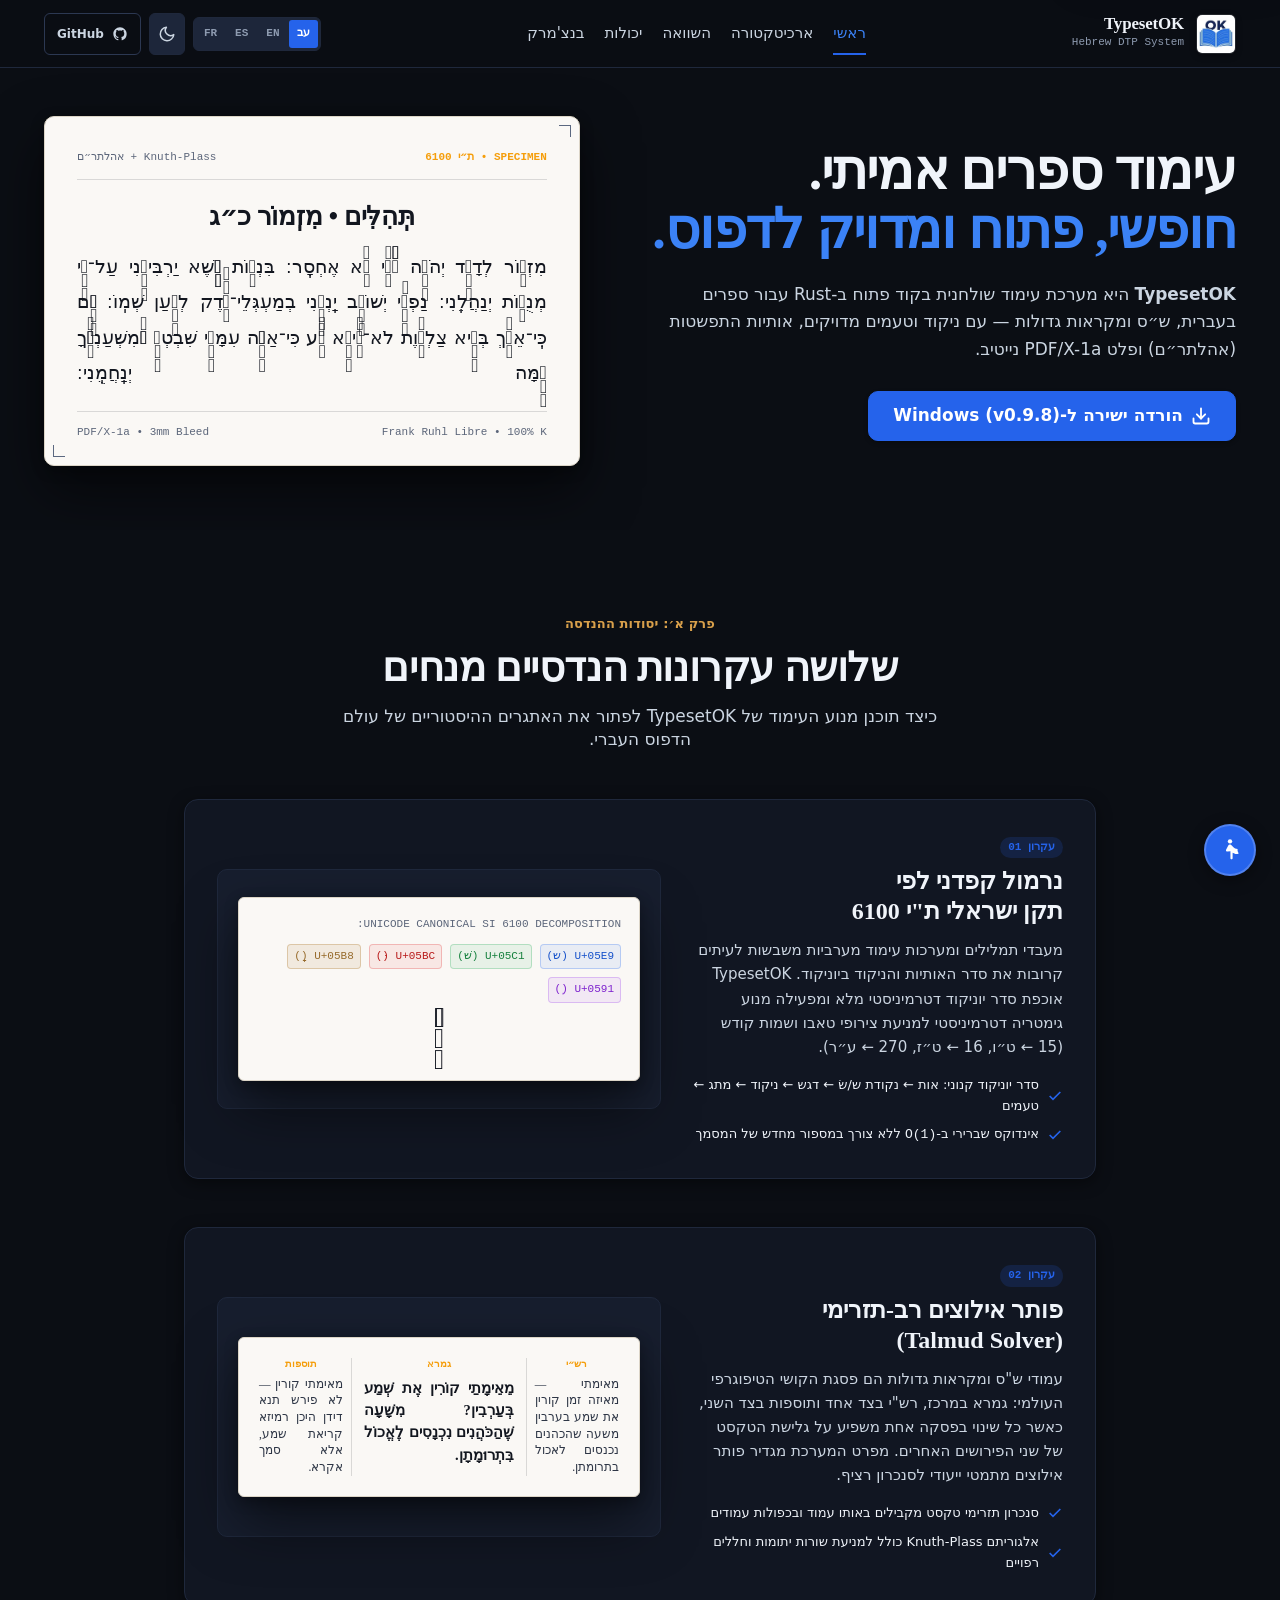
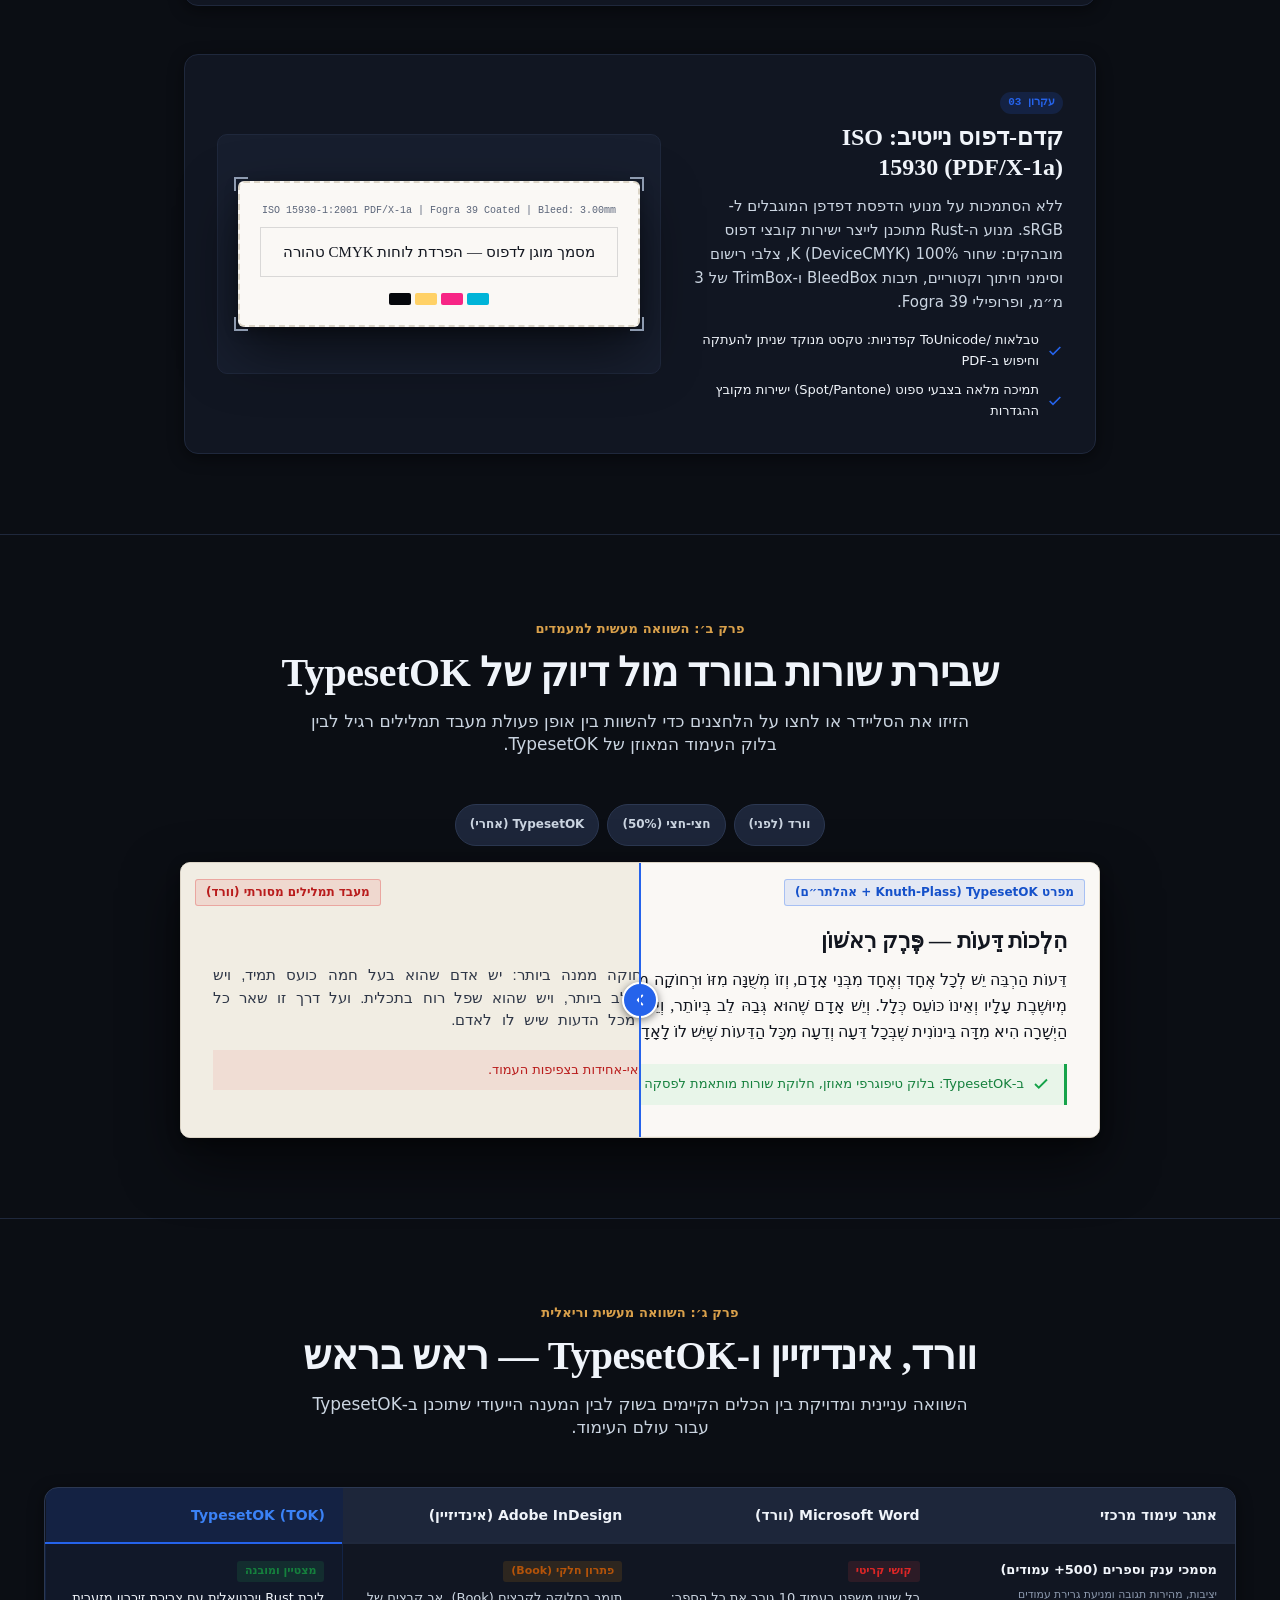
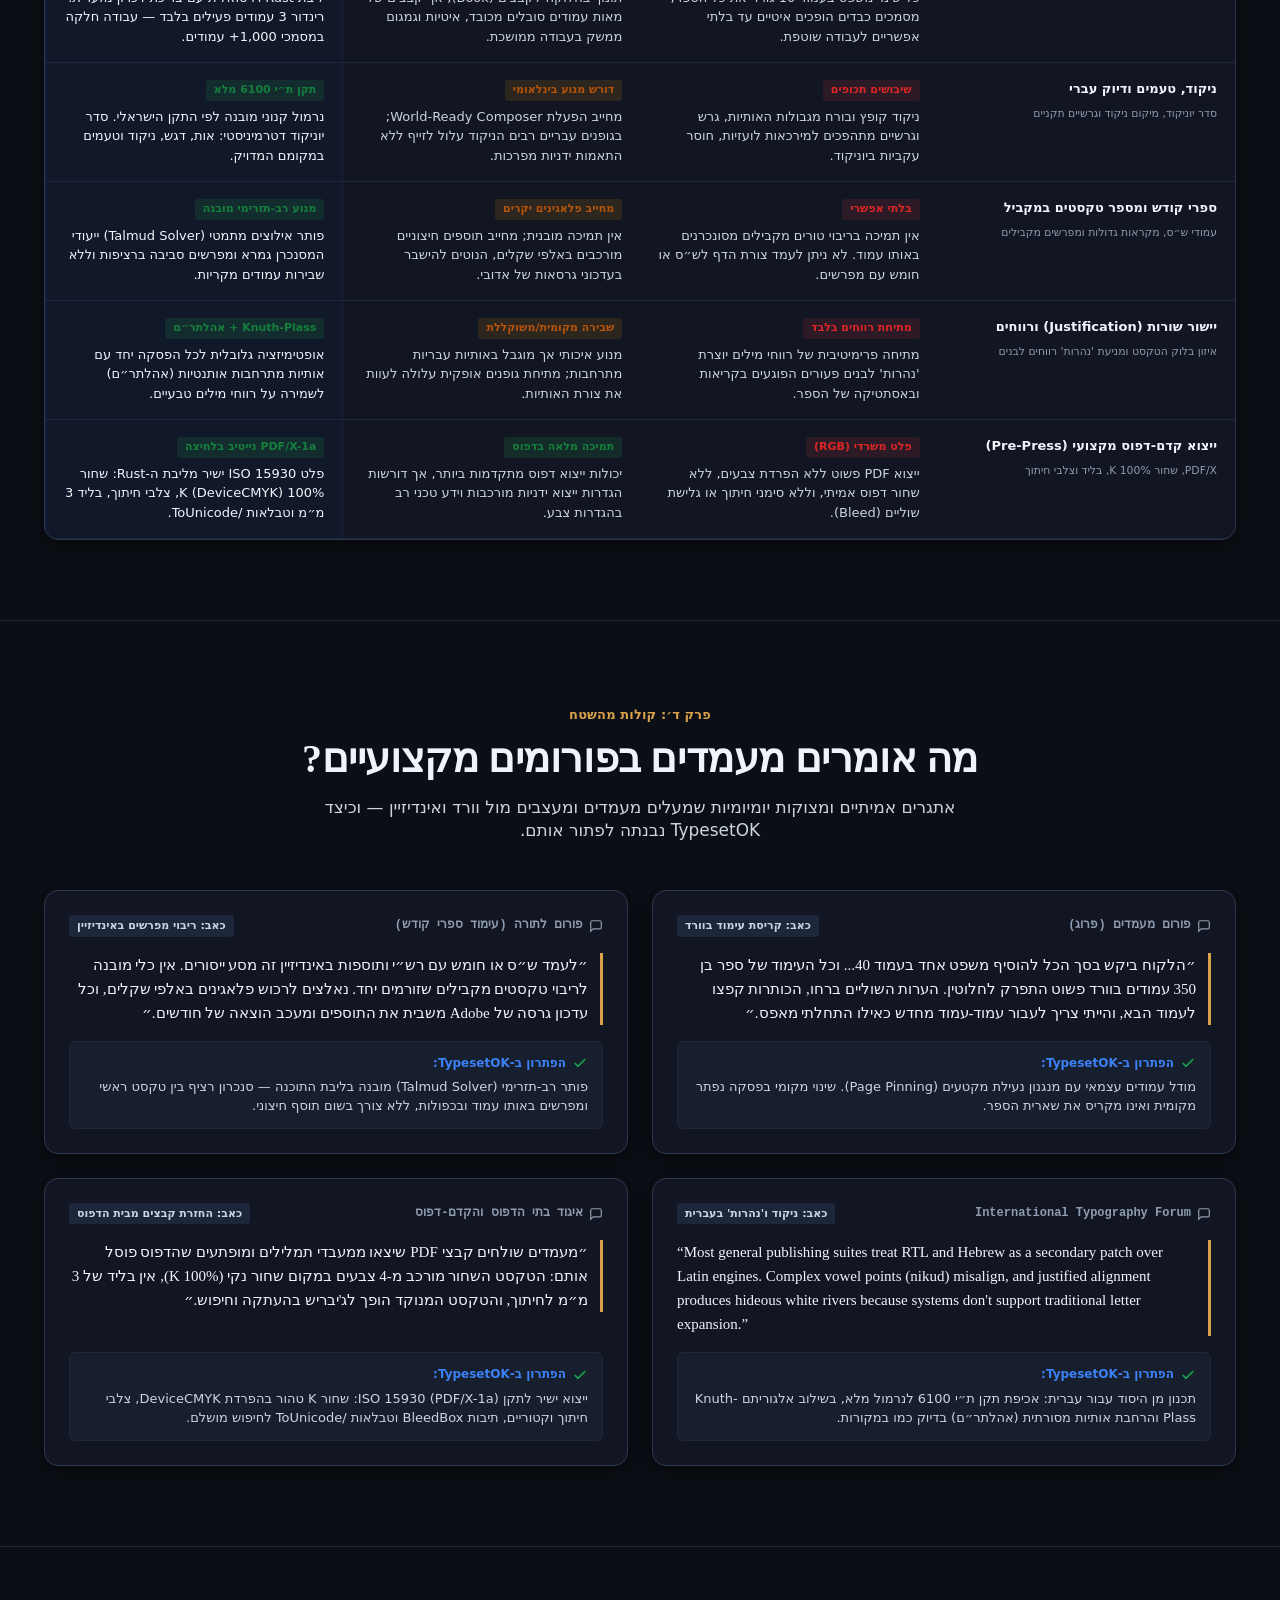
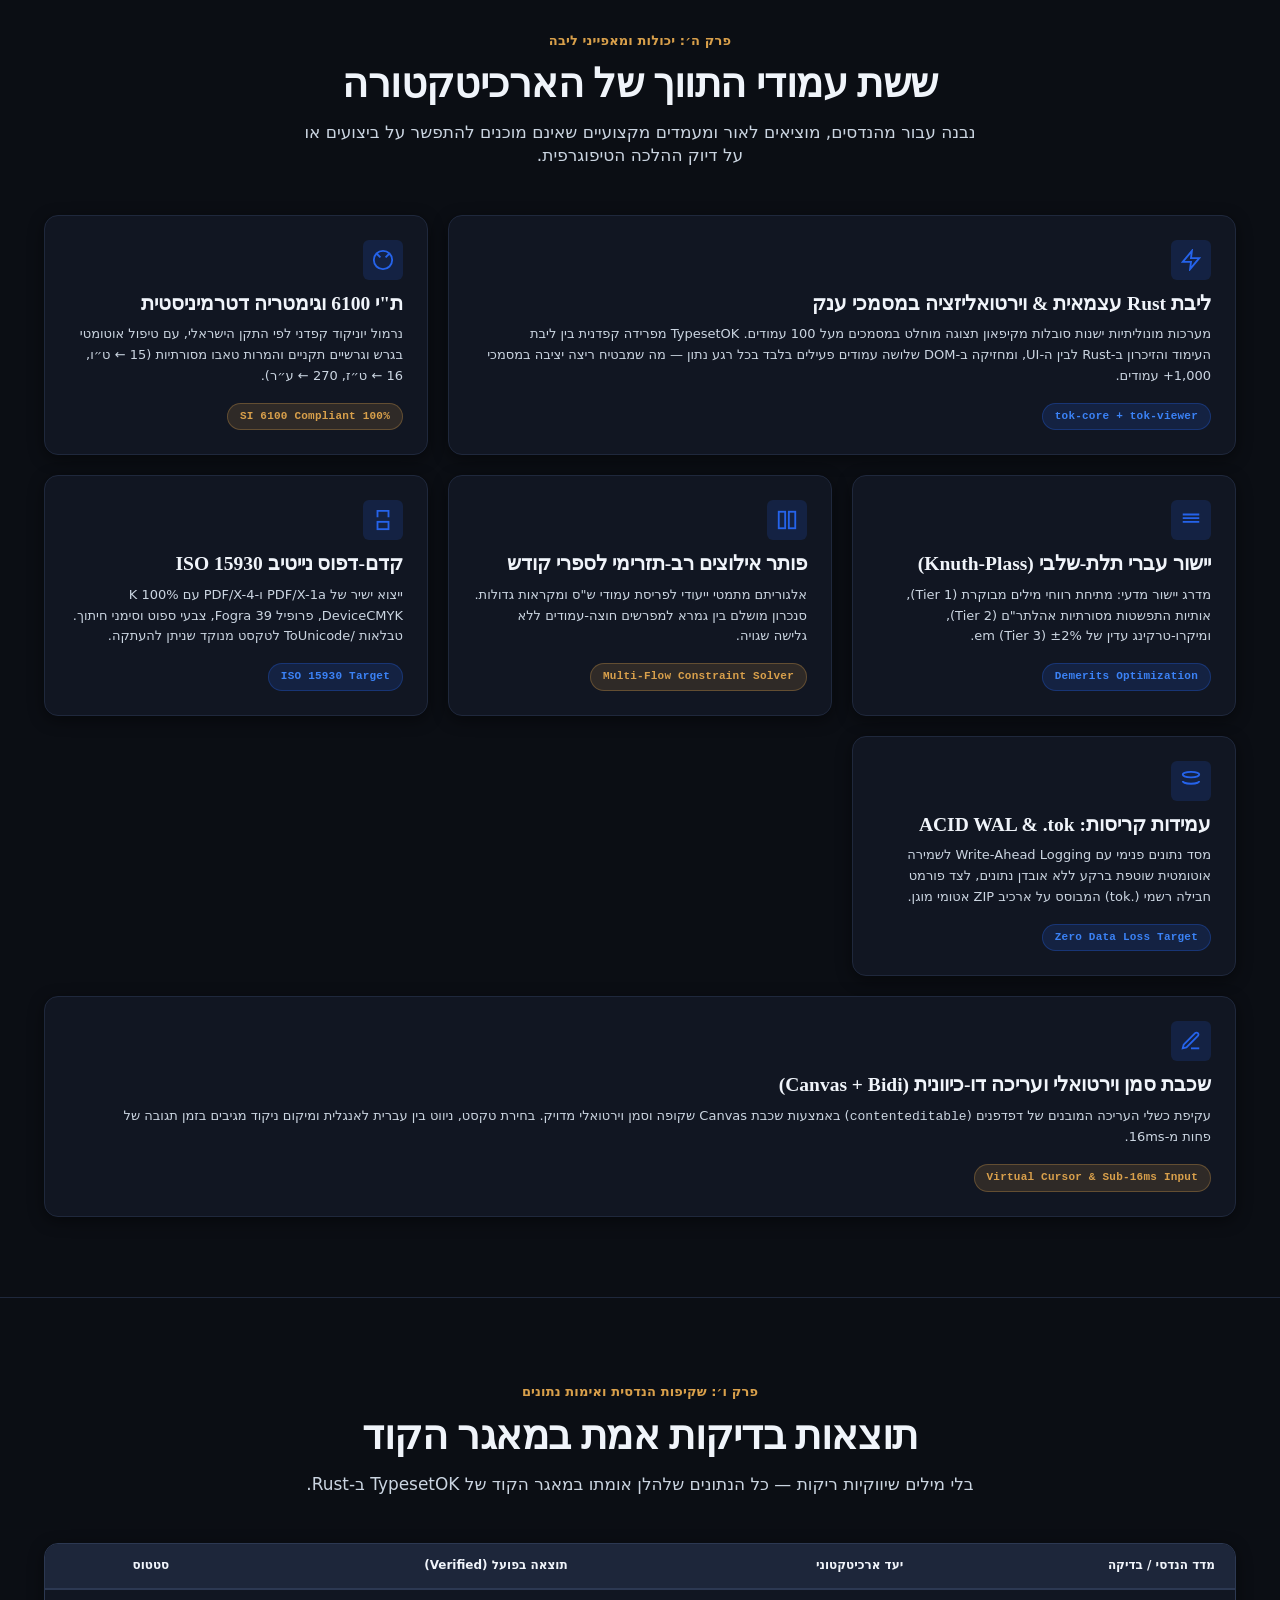
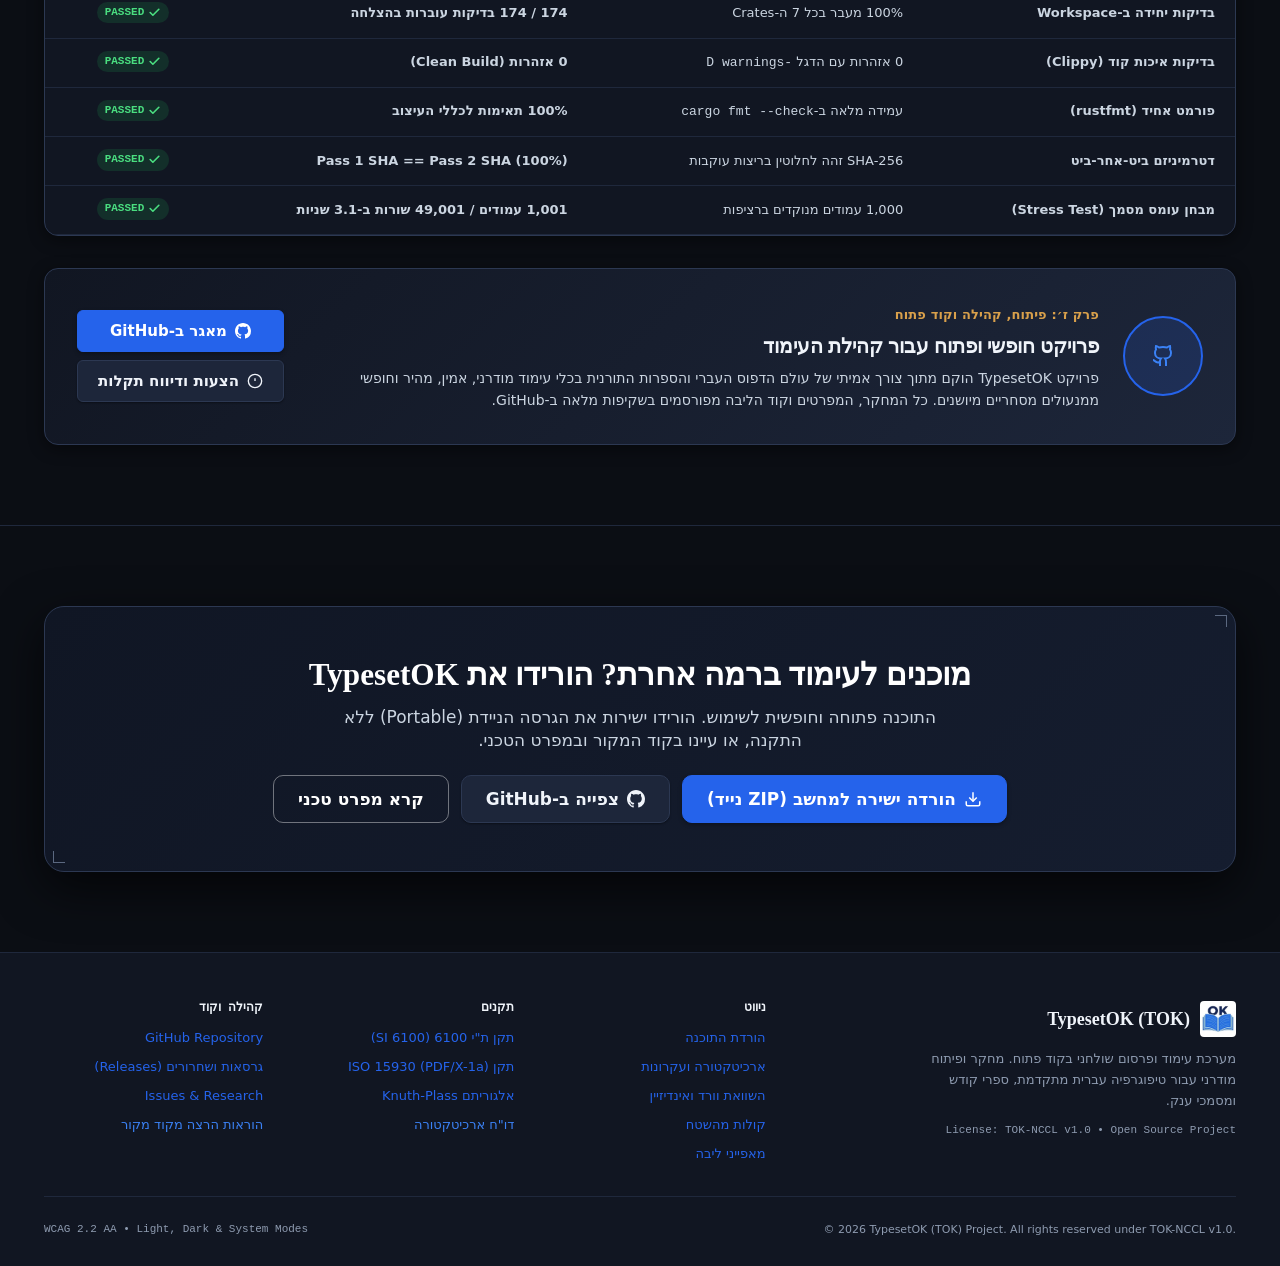
==== commit 179cd03b: "feat(ui): streamline header, hero with Psalm 23 paper card, 7-pillar bento grid, and SVG icons" ====
--- a/index.html
+++ b/index.html
@@ -1,5 +1,5 @@
 <!DOCTYPE html>
-<html lang="he" dir="rtl" data-theme="light">
+<html lang="he" dir="rtl" data-theme="dark">
 <head>
   <meta charset="UTF-8">
   <meta name="viewport" content="width=device-width, initial-scale=1.0, viewport-fit=cover">
@@ -136,13 +136,11 @@
         </div>
       </a>
 
-      <!-- Primary Desktop Nav -->
+      <!-- Primary Desktop Nav (5 Core Anchors) -->
       <nav class="primary-nav" role="navigation" aria-label="Main Navigation" data-i18n-attr="aria-label:aria_main_nav">
         <a href="#hero" class="nav-link active" data-i18n="nav_home">ראשי</a>
         <a href="#storytelling" class="nav-link" data-i18n="nav_story">ארכיטקטורה</a>
-        <a href="#comparison" class="nav-link" data-i18n="nav_comparison">השוואה למעמדים</a>
-        <a href="#matrix" class="nav-link" data-i18n="nav_matrix">השוואת וורד ואינדיזיין</a>
-        <a href="#quotes" class="nav-link" data-i18n="nav_quotes">קולות מהשטח</a>
+        <a href="#comparison" class="nav-link" data-i18n="nav_comparison">השוואה</a>
         <a href="#features" class="nav-link" data-i18n="nav_features">יכולות</a>
         <a href="#engineering" class="nav-link" data-i18n="nav_engineering">בנצ'מרק</a>
       </nav>
@@ -232,9 +230,7 @@
     <div class="mobile-nav-drawer" id="mobileNavDrawer" role="region" aria-label="Mobile Navigation" data-i18n-attr="aria-label:aria_mobile_nav">
       <a href="#hero" class="mobile-nav-link" data-i18n="nav_home">ראשי</a>
       <a href="#storytelling" class="mobile-nav-link" data-i18n="nav_story">ארכיטקטורה</a>
-      <a href="#comparison" class="mobile-nav-link" data-i18n="nav_comparison">השוואה למעמדים</a>
-      <a href="#matrix" class="mobile-nav-link" data-i18n="nav_matrix">השוואת וורד ואינדיזיין</a>
-      <a href="#quotes" class="mobile-nav-link" data-i18n="nav_quotes">קולות מהשטח</a>
+      <a href="#comparison" class="mobile-nav-link" data-i18n="nav_comparison">השוואה</a>
       <a href="#features" class="mobile-nav-link" data-i18n="nav_features">יכולות</a>
       <a href="#engineering" class="mobile-nav-link" data-i18n="nav_engineering">בנצ'מרק</a>
       <div style="margin-top: 14px; display: flex; flex-direction: column; gap: 8px;">
@@ -257,135 +253,45 @@
     <section class="hero-section" id="hero">
       <div class="container hero-grid">
         
-        <!-- Left Column: Copy & Benefits for Typesetters -->
+        <!-- Left Column: Sharp Title & Single Primary Action -->
         <div class="hero-copy">
-          <div class="badge badge-brand hero-tag">
-            <span class="badge-dot"></span>
-            <span data-i18n="hero_badge">תוכנת עימוד שולחנית מקצועית בקוד פתוח • ללא עלות וללא נעילה</span>
-          </div>
-
           <h1 class="hero-title">
             <span data-i18n="hero_title_1">עימוד ספרים אמיתי.</span><br>
             <span class="highlight-blue" data-i18n="hero_title_2">חופשי, פתוח ומדויק לדפוס.</span>
           </h1>
 
           <p class="hero-description" data-i18n-html="hero_desc">
-            <strong>TypesetOK</strong> נבנתה במיוחד עבור מעמדים, מעצבי ספרים ומוציאים לאור. טיפול טבעי באות העברית, ניקוד וטעמים מדויקים ללא שיבושים, עמודי ש״ס ומקראות גדולות עם ריבוי מפרשים, ועמידה מלאה בתקני דפוס.
+            <strong>TypesetOK</strong> היא מערכת עימוד שולחנית בקוד פתוח ב-Rust עבור ספרים בעברית, ש״ס ומקראות גדולות — עם ניקוד וטעמים מדויקים, אותיות התפשטות (אהלתר״ם) ופלט PDF/X-1a נייטיב.
           </p>
 
-          <div style="display: flex; flex-direction: column; gap: 8px; margin: 4px 0 12px 0; font-size: 14px; color: var(--color-ink-primary);">
-            <div style="display: flex; align-items: center; gap: 8px;">
-              <svg width="18" height="18" viewBox="0 0 24 24" fill="none" stroke="#16A34A" stroke-width="2.5" aria-hidden="true"><polyline points="20 6 9 17 4 12"/></svg>
-              <span data-i18n="hero_point_1">עבודה חלקה במסמכי ענק של מאות ואלפי עמודים ללא קיפאון תצוגה</span>
-            </div>
-            <div style="display: flex; align-items: center; gap: 8px;">
-              <svg width="18" height="18" viewBox="0 0 24 24" fill="none" stroke="#16A34A" stroke-width="2.5" aria-hidden="true"><polyline points="20 6 9 17 4 12"/></svg>
-              <span data-i18n="hero_point_2">יישור שורות מאוזן עם אותיות מתרחבות (אהלתר״ם) למניעת 'נהרות' רווחים</span>
-            </div>
-            <div style="display: flex; align-items: center; gap: 8px;">
-              <svg width="18" height="18" viewBox="0 0 24 24" fill="none" stroke="#16A34A" stroke-width="2.5" aria-hidden="true"><polyline points="20 6 9 17 4 12"/></svg>
-              <span data-i18n="hero_point_3">פלט מוכן לדפוס: PDF/X-1a עם שחור 100% K טהור, צלבי חיתוך ובליד 3 מ״מ</span>
-            </div>
-          </div>
-
           <div class="hero-actions">
-            <a href="https://github.com/TypesetOK/typesetok" target="_blank" rel="noopener noreferrer" class="btn btn-outline btn-lg" aria-label="Open TypesetOK on GitHub" data-i18n-attr="aria-label:aria_open_github">
-              <svg width="18" height="18" viewBox="0 0 24 24" fill="currentColor" aria-hidden="true">
-                <path fill-rule="evenodd" clip-rule="evenodd" d="M12 2C6.477 2 2 6.484 2 12.017c0 4.425 2.865 8.18 6.839 9.504.5.092.682-.217.682-.483 0-.237-.008-.868-.013-1.703-2.782.605-3.369-1.343-3.369-1.343-.454-1.158-1.11-1.466-1.11-1.466-.908-.62.069-.608.069-.608 1.003.07 1.53 1.032 1.53 1.032.892 1.53 2.341 1.088 2.91.832.092-.647.35-1.088.636-1.338-2.22-.253-4.555-1.113-4.555-4.951 0-1.093.39-1.988 1.029-2.688-.103-.253-.446-1.272.098-2.65 0 0 .84-.27 2.75 1.026A9.564 9.564 0 0112 6.844c.85.004 1.705.115 2.504.337 1.909-1.296 2.747-1.027 2.747-1.027.546 1.379.202 2.398.1 2.651.64.7 1.028 1.595 1.028 2.688 0 3.848-2.339 4.695-4.566 4.943.359.309.678.92.678 1.855 0 1.338-.012 2.419-.012 2.747 0 .268.18.58.688.482A10.019 10.019 0 0022 12.017C22 6.484 17.522 2 12 2z"/>
-              </svg>
-              <span data-i18n="hero_cta_github">מאגר הקוד ב-GitHub</span>
-            </a>
-
-            <button type="button" class="btn btn-secondary btn-lg" data-open-modal="architecture">
-              <span data-i18n="hero_cta_arch">מפרט ארכיטקטוני מלא</span>
-            </button>
-          </div>
-
-          <!-- Real & Honest Engineering Metrics -->
-          <div class="hero-metrics">
-            <div class="hero-metric-item">
-              <span class="hero-metric-value" data-i18n="metric_tests">174 / 174</span>
-              <span class="hero-metric-label" data-i18n="metric_tests_label">בדיקות ליבה ב-Rust עוברות</span>
-            </div>
-            <div class="hero-metric-item">
-              <span class="hero-metric-value" data-i18n="metric_clippy">0 אזהרות</span>
-              <span class="hero-metric-label" data-i18n="metric_clippy_label">קוד נקי בתקן Clippy</span>
-            </div>
-            <div class="hero-metric-item">
-              <span class="hero-metric-value" data-i18n="metric_standards">ת״י 6100 &amp; ISO 15930</span>
-              <span class="hero-metric-label" data-i18n="metric_standards_label">עמידה מלאה בתקני דפוס ויוניקוד</span>
-            </div>
-          </div>
-        </div>
-
-        <!-- Right Column: Grand Download Hub (Centerpiece for Typesetters) -->
-        <div class="hero-download-card paper-sheet-crops" id="heroDownloadCard" role="region" aria-label="מרכז הורדות TypesetOK" data-i18n-attr="aria-label:aria_download_hub">
-          <div class="hero-download-header">
-            <div class="hero-download-os">
-              <svg width="22" height="22" viewBox="0 0 24 24" fill="currentColor" aria-hidden="true" style="color: #0078D4;">
-                <path d="M0 3.449L9.75 2.1v9.451H0m10.949-9.602L24 0v11.4H10.949M0 12.6h9.75v9.451L0 20.699M10.949 12.6H24V24l-12.902-1.749"/>
-              </svg>
-              <span data-i18n="dl_card_os">Windows 10 / 11 (64-bit)</span>
-            </div>
-            <span class="hero-download-badge">
-              <span class="badge-dot"></span>
-              <span class="release-version-tag">v0.9.8</span> • <span data-i18n="dl_card_badge">מהדורה רשמית</span>
-            </span>
-          </div>
-
-          <div class="download-cta-stack">
-            <!-- Primary Download: Portable ZIP (Zero install hassle) -->
-            <a href="https://github.com/TypesetOK/typesetok/releases/latest" class="btn-download-primary download-link-portable" aria-label="הורדה ישירה של TypesetOK ללא התקנה" data-i18n-attr="aria-label:aria_dl_portable">
-              <svg width="28" height="28" viewBox="0 0 24 24" fill="none" stroke="currentColor" stroke-width="2.2" stroke-linecap="round" stroke-linejoin="round" aria-hidden="true">
+            <a href="https://github.com/TypesetOK/typesetok/releases/latest" class="btn btn-primary btn-lg download-link-portable" aria-label="הורדה ישירה של TypesetOK ל-Windows" data-i18n-attr="aria-label:aria_dl_portable">
+              <svg width="20" height="20" viewBox="0 0 24 24" fill="none" stroke="currentColor" stroke-width="2.2" stroke-linecap="round" stroke-linejoin="round" aria-hidden="true">
                 <path d="M21 15v4a2 2 0 0 1-2 2H5a2 2 0 0 1-2-2v-4"/>
                 <polyline points="7 10 12 15 17 10"/>
                 <line x1="12" y1="15" x2="12" y2="3"/>
               </svg>
-              <div class="btn-download-text-group">
-                <span class="btn-download-title" data-i18n="dl_btn_portable_title">הורדה ישירה (ללא התקנה)</span>
-                <span class="btn-download-subtitle" data-i18n="dl_btn_portable_sub">קובץ ZIP נייד — לחלץ ולהפעיל מיד</span>
-              </div>
+              <span data-i18n="hero_cta_download">הורדה ישירה ל-Windows (<span class="release-version-tag">v0.9.8</span>)</span>
             </a>
-
-            <!-- Secondary Download: Installer / Setup -->
-            <a href="https://github.com/TypesetOK/typesetok/releases/latest" class="btn-download-secondary download-link-installer" aria-label="הורדה עם מתקין Windows Setup" data-i18n-attr="aria-label:aria_dl_installer">
-              <svg width="18" height="18" viewBox="0 0 24 24" fill="none" stroke="currentColor" stroke-width="2" stroke-linecap="round" stroke-linejoin="round" aria-hidden="true">
-                <rect x="2" y="3" width="20" height="14" rx="2" ry="2"/>
-                <line x1="8" y1="21" x2="16" y2="21"/>
-                <line x1="12" y1="17" x2="12" y2="21"/>
-              </svg>
-              <span data-i18n="dl_btn_installer_title">הורדה עם מתקין (Windows Setup)</span>
-            </a>
-          </div>
-
-          <div class="download-extra-options">
-            <div style="font-weight: 700; color: var(--color-ink-primary);" data-i18n="dl_cli_label">אפשרויות נוספות:</div>
-            <div class="download-extra-links">
-              <a href="https://github.com/TypesetOK/typesetok/releases/latest" class="download-extra-link download-link-cli">
-                <svg width="14" height="14" viewBox="0 0 24 24" fill="none" stroke="currentColor" stroke-width="2"><polyline points="4 17 10 11 4 5"/><line x1="12" y1="19" x2="20" y2="19"/></svg>
-                <span data-i18n="dl_cli_windows">CLI ל-Windows</span>
-              </a>
-              <span>•</span>
-              <a href="https://github.com/TypesetOK/typesetok/releases/latest" class="download-extra-link download-link-cli-linux">
-                <span data-i18n="dl_cli_linux">Linux CLI</span>
-              </a>
-              <span>•</span>
-              <a href="https://github.com/TypesetOK/typesetok/releases/latest" class="download-extra-link download-link-cli-macos">
-                <span data-i18n="dl_cli_macos">macOS CLI</span>
-              </a>
-              <span>•</span>
-              <a href="https://github.com/TypesetOK/typesetok" target="_blank" rel="noopener noreferrer" class="download-extra-link">
-                <span data-i18n="dl_source_link">קוד מקור ב-GitHub ↗</span>
-              </a>
-            </div>
-          </div>
-
-          <div class="download-meta-notes">
-            <span data-i18n="dl_note_oss">✓ 100% קוד פתוח</span>
-            <span>•</span>
-            <span data-i18n="dl_note_free">✓ ללא עלות וללא הרשמה</span>
-            <span>•</span>
-            <span data-i18n="dl_note_official">✓ קובץ רשמי מ-GitHub Releases</span>
+          </div>
+        </div>
+
+        <!-- Right Column: Clean Print-Paper Specimen (Psalm 23 on #FAF8F5) -->
+        <div class="hero-specimen-card paper-sheet-crops" role="region" aria-label="דוגמת עימוד: תהילים מזמור כ״ג">
+          <div class="hero-specimen-header">
+            <span class="hero-specimen-tag">SPECIMEN • ת״י 6100</span>
+            <span>Knuth-Plass + אהלתר״ם</span>
+          </div>
+
+          <h2 class="hero-specimen-title">תְּהִלִּים • מִזְמוֹר כ״ג</h2>
+
+          <p class="hero-specimen-body" dir="rtl" lang="he">
+            מִזְמ֥וֹר לְדָוִ֑ד יְהֹוָ֥ה רֹ֝עִ֗י לֹ֣א <span class="expand-letter">אֶחְסָֽר׃</span> בִּנְא֣וֹת דֶּ֭שֶׁא יַרְבִּיצֵ֑נִי עַל־מֵ֖י מְנֻח֣וֹת <span class="expand-letter">יְנַהֲלֵֽנִי׃</span> נַפְשִׁ֥י יְשׁוֹבֵ֑ב יַֽנְחֵ֥נִי בְמַעְגְּלֵי־צֶ֝֗דֶק לְמַ֣עַן <span class="expand-letter">שְׁמֽוֹ׃</span> גַּ֤ם כִּֽי־אֵלֵ֨ךְ בְּגֵ֪יא צַלְמָ֡וֶת לֹא־אִ֘ירָ֤א רָ֗ע כִּי־אַתָּ֥ה עִמָּדִ֑י שִׁבְטְךָ֥ וּ֝מִשְׁעַנְתֶּ֗ךָ הֵ֣מָּה <span class="expand-letter">יְנַֽחֲמֻֽנִי׃</span>
+          </p>
+
+          <div class="hero-specimen-footer">
+            <span>Frank Ruhl Libre • 100% K</span>
+            <span>PDF/X-1a • 3mm Bleed</span>
           </div>
         </div>
 
@@ -399,7 +305,7 @@
       <div class="container-editorial">
         
         <div class="section-lead-header">
-          <span class="section-pretitle" data-i18n="story_pretitle">פרק א׳: עמודי התווך של הארכיטקטורה</span>
+          <span class="section-pretitle" data-i18n="story_pretitle">פרק א׳: יסודות ההנדסה</span>
           <h2 class="section-title" data-i18n="story_title">שלושה עקרונות הנדסיים מנחים</h2>
           <p class="section-subtitle" data-i18n="story_subtitle">
             כיצד תוכנן מנוע העימוד של TypesetOK לפתור את האתגרים ההיסטוריים של עולם הדפוס העברי.
@@ -423,21 +329,21 @@
                 </div>
                 <div class="scene-feature-item">
                   <svg width="16" height="16" viewBox="0 0 24 24" fill="none" stroke="currentColor" stroke-width="2.5"><polyline points="20 6 9 17 4 12"/></svg>
-                  <span data-i18n="story1_point_2">אינדוקס שברירי ב-O(1) ללא צורך במספור מחדש של המסמך</span>
+                  <span data-i18n="story1_point_2">אינדוקס שברירי ב-<code>O(1)</code> ללא צורך במספור מחדש של המסמך</span>
                 </div>
               </div>
             </div>
             <div class="scene-visual">
-              <div style="background: var(--color-bg-paper); border: 1px solid var(--color-border-subtle); padding: 16px; border-radius: 6px;">
-                <div style="font-family: var(--font-mono); font-size: 11px; color: var(--color-ink-muted); margin-bottom: 8px;">UNICODE CANONICAL SI 6100 DECOMPOSITION:</div>
+              <div class="unicode-specimen-card">
+                <div style="font-family: var(--font-mono); font-size: 11px; color: var(--paper-ink-muted); margin-bottom: 10px;">UNICODE CANONICAL SI 6100 DECOMPOSITION:</div>
                 <div style="display: flex; gap: 8px; flex-wrap: wrap; font-family: var(--font-mono); font-size: 11px;">
-                  <span style="background: var(--color-brand-blue-light); border: 1px solid rgba(37,99,235,0.3); padding: 3px 6px; border-radius: 4px; color: var(--color-brand-blue-hover);">U+05E9 (ש)</span>
-                  <span style="background: var(--color-brand-blue-light); border: 1px solid rgba(37,99,235,0.3); padding: 3px 6px; border-radius: 4px; color: #4ADE80;">U+05C1 (שׁ)</span>
-                  <span style="background: var(--color-brand-blue-light); border: 1px solid rgba(37,99,235,0.3); padding: 3px 6px; border-radius: 4px; color: #F87171;">U+05BC (ּ)</span>
-                  <span style="background: var(--color-brand-blue-light); border: 1px solid rgba(37,99,235,0.3); padding: 3px 6px; border-radius: 4px; color: var(--color-accent-gold);">U+05B8 (ָ)</span>
-                  <span style="background: var(--color-brand-blue-light); border: 1px solid rgba(37,99,235,0.3); padding: 3px 6px; border-radius: 4px; color: #C084FC;">U+0591 (֑)</span>
-                </div>
-                <div style="margin-top: 14px; font-family: var(--font-serif); font-size: 26px; text-align: center; color: var(--color-ink-primary);">
+                  <span style="background: rgba(29, 99, 237, 0.08); border: 1px solid rgba(29, 99, 237, 0.25); padding: 3px 6px; border-radius: 4px; color: #1551CA;">U+05E9 (ש)</span>
+                  <span style="background: rgba(22, 163, 74, 0.08); border: 1px solid rgba(22, 163, 74, 0.25); padding: 3px 6px; border-radius: 4px; color: #15803D;">U+05C1 (שׁ)</span>
+                  <span style="background: rgba(220, 38, 38, 0.08); border: 1px solid rgba(220, 38, 38, 0.25); padding: 3px 6px; border-radius: 4px; color: #B91C1C;">U+05BC (ּ)</span>
+                  <span style="background: rgba(180, 131, 62, 0.12); border: 1px solid rgba(180, 131, 62, 0.35); padding: 3px 6px; border-radius: 4px; color: #976B2C;">U+05B8 (ָ)</span>
+                  <span style="background: rgba(147, 51, 234, 0.08); border: 1px solid rgba(147, 51, 234, 0.25); padding: 3px 6px; border-radius: 4px; color: #7E22CE;">U+0591 (֑)</span>
+                </div>
+                <div style="margin-top: 14px; font-family: var(--font-serif); font-size: 28px; text-align: center; color: var(--paper-ink);">
                   שָׁ֕
                 </div>
               </div>
@@ -506,10 +412,10 @@
                 <div class="prepress-crop-tr"></div>
                 <div class="prepress-crop-bl"></div>
                 <div class="prepress-crop-br"></div>
-                <div style="font-family: var(--font-mono); font-size: 10px; color: var(--color-ink-muted); text-align: center; margin-bottom: 8px;">
+                <div style="font-family: var(--font-mono); font-size: 10px; color: var(--paper-ink-muted); text-align: center; margin-bottom: 8px;">
                   ISO 15930-1:2001 PDF/X-1a | Fogra 39 Coated | Bleed: 3.00mm
                 </div>
-                <div style="border: 1px solid var(--color-border-subtle); padding: 12px; text-align: center; font-family: var(--font-serif); font-size: 15px; color: var(--color-ink-primary);" data-i18n="story3_proof_text">
+                <div style="border: 1px solid var(--paper-rule); padding: 12px; text-align: center; font-family: var(--font-serif); font-size: 15px; color: var(--paper-ink);" data-i18n="story3_proof_text">
                   מסמך מוגן לדפוס — הפרדת לוחות CMYK טהורה
                 </div>
                 <div class="cmyk-color-bars" aria-label="CMYK Bars" data-i18n-attr="aria-label:aria_cmyk_bars">
@@ -554,13 +460,13 @@
           <div class="comparison-before">
             <span class="comp-badge comp-badge-before" data-i18n="comp_before_label">מעבד תמלילים מסורתי (וורד)</span>
             <div class="comparison-inner">
-              <h4 dir="rtl" lang="he" style="font-family: Arial, sans-serif; font-size: 20px; text-align: right; margin-bottom: 12px; color: var(--color-ink-primary);">
+              <h4 dir="rtl" lang="he" style="font-family: Arial, sans-serif; font-size: 20px; text-align: right; margin-bottom: 12px; color: var(--paper-ink);">
                 הלכות דעות — פרק ראשון
               </h4>
-              <p dir="rtl" lang="he" style="font-family: Arial, sans-serif; font-size: 15px; line-height: 1.5; text-align: justify; word-spacing: 5px; color: var(--color-ink-secondary);">
+              <p dir="rtl" lang="he" style="font-family: Arial, sans-serif; font-size: 15px; line-height: 1.5; text-align: justify; word-spacing: 5px; color: var(--paper-ink-secondary);">
                 דעות הרבה יש לכל אחד ואחד מבני אדם, וזו משונה מזו ורחוקה ממנה ביותר: יש אדם שהוא בעל חמה כועס תמיד, ויש אדם שדעתו מיושבת עליו ואינו כועס כלל. ויש אדם שהוא גבה לב ביותר, ויש שהוא שפל רוח בתכלית. ועל דרך זו שאר כל הדעות כולן. והדרך הישרה היא מידה בינונית שבכל דעה ודעה מכל הדעות שיש לו לאדם.
               </p>
-              <div style="margin-top: 18px; padding: 10px 14px; background: rgba(239, 68, 68, 0.08); border-right: 3px solid #EF4444; font-size: 13px; color: #DC2626; display: flex; align-items: center; gap: 8px;">
+              <div style="margin-top: 18px; padding: 10px 14px; background: rgba(220, 38, 38, 0.08); border-right: 3px solid #DC2626; font-size: 13px; color: #B91C1C; display: flex; align-items: center; gap: 8px;">
                 <svg width="18" height="18" viewBox="0 0 24 24" fill="none" stroke="#DC2626" stroke-width="2" aria-hidden="true"><circle cx="12" cy="12" r="10"/><line x1="12" y1="8" x2="12" y2="12"/><line x1="12" y1="16" x2="12.01" y2="16"/></svg>
                 <span data-i18n="comp_before_note">בוורד: שורות מתוחות, חללים לבנים בולטים, היעדר אותיות התפשטות ואי-אחידות בצפיפות העמוד.</span>
               </div>
@@ -571,10 +477,10 @@
           <div class="comparison-after" id="comparisonAfter">
             <span class="comp-badge comp-badge-after" data-i18n="comp_after_label">מפרט TypesetOK (Knuth-Plass + אהלתר״ם)</span>
             <div class="comparison-inner">
-              <h4 dir="rtl" lang="he" style="font-family: var(--font-serif); font-size: 22px; text-align: right; margin-bottom: 12px; color: var(--color-ink-primary); font-weight: 800;">
+              <h4 dir="rtl" lang="he" style="font-family: var(--font-serif); font-size: 22px; text-align: right; margin-bottom: 12px; color: var(--paper-ink); font-weight: 800;">
                 הִלְכוֹת דֵּעוֹת — פֶּרֶק רִאשׁוֹן
               </h4>
-              <p dir="rtl" lang="he" style="font-family: var(--font-serif); font-size: 16px; line-height: 1.65; text-align: justify; color: var(--color-ink-primary);">
+              <p dir="rtl" lang="he" style="font-family: var(--font-serif); font-size: 16px; line-height: 1.65; text-align: justify; color: var(--paper-ink);">
                 דֵּעוֹת הַרְבֵּה יֵשׁ לְכָל אֶחָד וְאֶחָד מִבְּנֵי אָדָם, וְזוֹ מְשֻׁנָּה מִזּוֹ וּרְחוֹקָה מִמֶּנָּה <span class="expand-letter">בְּיוֹתֵר:</span> יֵשׁ אָדָם שֶׁהוּא בַּעַל חֵמָה כּוֹעֵס תָּמִיד, וְיֵשׁ אָדָם שֶׁדַּעְתּוֹ מְיוּשֶׁבֶת עָלָיו וְאֵינוֹ כּוֹעֵס כְּלָל. וְיֵשׁ אָדָם שֶׁהוּא גְּבַהּ לֵב בְּיוֹתֵר, וְיֵשׁ שֶׁהוּא שְׁפַל רוּחַ <span class="expand-letter">בְּתַכְלִית.</span> וְעַל דֶּרֶךְ זוֹ שְׁאָר כָּל הַדֵּעוֹת כֻּלָּן. וְהַדֶּרֶךְ הַיְשָׁרָה הִיא מִדָּה בֵּינוֹנִית שֶׁבְּכָל דֵּעָה וְדֵעָה מִכָּל הַדֵּעוֹת שֶׁיֵּשׁ לוֹ <span class="expand-letter">לָאָדָם.</span>
               </p>
               <div style="margin-top: 18px; padding: 10px 14px; background: rgba(34, 197, 94, 0.08); border-right: 3px solid #16A34A; font-size: 13px; color: #15803D; display: flex; align-items: center; gap: 8px;">
@@ -930,6 +836,19 @@
               </p>
             </div>
             <div class="badge badge-brand">Zero Data Loss Target</div>
+          </div>
+
+          <div class="bento-card bento-card-span-2">
+            <div class="bento-header">
+              <div class="bento-icon">
+                <svg width="22" height="22" viewBox="0 0 24 24" fill="none" stroke="currentColor" stroke-width="2"><path d="M12 20h9"/><path d="M16.5 3.5a2.121 2.121 0 0 1 3 3L7 19l-4 1 1-4L16.5 3.5z"/></svg>
+              </div>
+              <h3 class="bento-title">שכבת סמן וירטואלי ועריכה דו-כיוונית (Canvas + Bidi)</h3>
+              <p class="bento-desc">
+                עקיפת כשלי העריכה המובנים של דפדפנים (<code>contenteditable</code>) באמצעות שכבת Canvas שקופה וסמן וירטואלי מדויק. בחירת טקסט, ניווט בין עברית לאנגלית ומיקום ניקוד מגיבים בזמן תגובה של פחות מ-16ms.
+              </p>
+            </div>
+            <div class="badge badge-accent">Virtual Cursor &amp; Sub-16ms Input</div>
           </div>
 
         </div>
@@ -966,31 +885,31 @@
                 <td><strong data-i18n="eng_r1_name">בדיקות יחידה ב-Workspace</strong></td>
                 <td data-i18n="eng_r1_target">100% מעבר בכל 7 ה-Crates</td>
                 <td><strong data-i18n="eng_r1_result">174 / 174 בדיקות עוברות בהצלחה</strong></td>
-                <td><span class="status-badge-pass">✓ PASSED</span></td>
+                <td><span class="status-badge-pass"><svg width="13" height="13" viewBox="0 0 24 24" fill="none" stroke="currentColor" stroke-width="3" stroke-linecap="round" stroke-linejoin="round" aria-hidden="true"><polyline points="20 6 9 17 4 12"/></svg> PASSED</span></td>
               </tr>
               <tr>
                 <td><strong data-i18n="eng_r2_name">בדיקות איכות קוד (Clippy)</strong></td>
                 <td data-i18n-html="eng_r2_target">0 אזהרות עם הדגל <code>-D warnings</code></td>
                 <td><strong data-i18n="eng_r2_result">0 אזהרות (Clean Build)</strong></td>
-                <td><span class="status-badge-pass">✓ PASSED</span></td>
+                <td><span class="status-badge-pass"><svg width="13" height="13" viewBox="0 0 24 24" fill="none" stroke="currentColor" stroke-width="3" stroke-linecap="round" stroke-linejoin="round" aria-hidden="true"><polyline points="20 6 9 17 4 12"/></svg> PASSED</span></td>
               </tr>
               <tr>
                 <td><strong data-i18n="eng_r3_name">פורמט אחיד (rustfmt)</strong></td>
                 <td data-i18n-html="eng_r3_target">עמידה מלאה ב-<code>cargo fmt --check</code></td>
                 <td><strong data-i18n="eng_r3_result">100% תאימות לכללי העיצוב</strong></td>
-                <td><span class="status-badge-pass">✓ PASSED</span></td>
+                <td><span class="status-badge-pass"><svg width="13" height="13" viewBox="0 0 24 24" fill="none" stroke="currentColor" stroke-width="3" stroke-linecap="round" stroke-linejoin="round" aria-hidden="true"><polyline points="20 6 9 17 4 12"/></svg> PASSED</span></td>
               </tr>
               <tr>
                 <td><strong data-i18n="eng_r4_name">דטרמיניזם ביט-אחר-ביט</strong></td>
                 <td data-i18n="eng_r4_target">SHA-256 זהה לחלוטין בריצות עוקבות</td>
                 <td><strong>Pass 1 SHA == Pass 2 SHA (100%)</strong></td>
-                <td><span class="status-badge-pass">✓ PASSED</span></td>
+                <td><span class="status-badge-pass"><svg width="13" height="13" viewBox="0 0 24 24" fill="none" stroke="currentColor" stroke-width="3" stroke-linecap="round" stroke-linejoin="round" aria-hidden="true"><polyline points="20 6 9 17 4 12"/></svg> PASSED</span></td>
               </tr>
               <tr>
                 <td><strong data-i18n="eng_r5_name">מבחן עומס מסמך (Stress Test)</strong></td>
                 <td data-i18n="eng_r5_target">1,000 עמודים מנוקדים ברציפות</td>
                 <td><strong data-i18n="eng_r5_result">1,001 עמודים / 49,001 שורות ב-3.1 שניות</strong></td>
-                <td><span class="status-badge-pass">✓ PASSED</span></td>
+                <td><span class="status-badge-pass"><svg width="13" height="13" viewBox="0 0 24 24" fill="none" stroke="currentColor" stroke-width="3" stroke-linecap="round" stroke-linejoin="round" aria-hidden="true"><polyline points="20 6 9 17 4 12"/></svg> PASSED</span></td>
               </tr>
             </tbody>
           </table>
@@ -1244,7 +1163,7 @@
   <div class="modal-dialog" id="sourceModal" role="dialog" aria-modal="true" aria-labelledby="sourceModalTitle" aria-hidden="true">
     <div class="modal-header">
       <h3 class="modal-title" id="sourceModalTitle" data-i18n="source_modal_title">הרצת בדיקות מקוד המקור (Rust Engine)</h3>
-      <button type="button" class="modal-close-btn" aria-label="Close" data-i18n-attr="aria-label:modal_close">✕</button>
+      <button type="button" class="modal-close-btn" aria-label="Close" data-i18n-attr="aria-label:modal_close"><svg width="16" height="16" viewBox="0 0 24 24" fill="none" stroke="currentColor" stroke-width="2.5" stroke-linecap="round" stroke-linejoin="round" aria-hidden="true"><line x1="18" y1="6" x2="6" y2="18"/><line x1="6" y1="6" x2="18" y2="18"/></svg></button>
     </div>
     <div style="font-size: 14px; line-height: 1.6; color: var(--color-ink-primary);">
       <p style="margin-bottom: 14px;" data-i18n-html="source_modal_intro">
@@ -1274,7 +1193,7 @@
   <div class="modal-dialog" id="archModal" role="dialog" aria-modal="true" aria-labelledby="archModalTitle" aria-hidden="true">
     <div class="modal-header">
       <h3 class="modal-title" id="archModalTitle" data-i18n="arch_modal_title">דו״ח ארכיטקטורה הנדסי: TypesetOK (TOK)</h3>
-      <button type="button" class="modal-close-btn" aria-label="Close" data-i18n-attr="aria-label:modal_close">✕</button>
+      <button type="button" class="modal-close-btn" aria-label="Close" data-i18n-attr="aria-label:modal_close"><svg width="16" height="16" viewBox="0 0 24 24" fill="none" stroke="currentColor" stroke-width="2.5" stroke-linecap="round" stroke-linejoin="round" aria-hidden="true"><line x1="18" y1="6" x2="6" y2="18"/><line x1="6" y1="6" x2="18" y2="18"/></svg></button>
     </div>
     <div style="font-size: 14px; line-height: 1.6; color: var(--color-ink-primary); max-height: 60vh; overflow-y: auto; padding-left: 8px;">
       <h4 style="color: var(--color-brand-blue-hover); margin-bottom: 6px;" data-i18n="arch_principles">עקרונות היסוד הארכיטקטוניים</h4>
--- a/assets/css/tokens.css
+++ b/assets/css/tokens.css
@@ -1,12 +1,22 @@
 /* ==========================================================================
-   TypesetOK (TOK) — Design Tokens (Editorial Technology)
-   Default: Light Mode (מצב יום כברירת מחדל עבור מעמדים)
-   Supports: Light, Dark, System
+   TypesetOK (TOK) — Design Tokens (Dark Studio + Print Paper)
+   Default: Dark Studio Mode with Warm Cream (#FAF8F5) Print Paper Specimens
+   Supports: Dark, Light, System
    ========================================================================== */
 
 :root,
 [data-theme="light"] {
-  /* Color Palette — Editorial Paper Light Mode (Default for Typesetters) */
+  /* Print Paper Specimen Tokens (Warm Cream #FAF8F5 + Sharp Dark Ink) */
+  --paper-bg: #FAF8F5;
+  --paper-bg-muted: #F1EDE3;
+  --paper-ink: #12161F;
+  --paper-ink-secondary: #2E3646;
+  --paper-ink-muted: #5C667A;
+  --paper-border: #DCD5C7;
+  --paper-rule: rgba(18, 22, 31, 0.14);
+  --paper-shadow: 0 12px 32px rgba(18, 22, 31, 0.12), 0 2px 8px rgba(18, 22, 31, 0.06);
+
+  /* Color Palette — Editorial Paper Light Mode */
   --color-bg-base: #F8F6F0;
   --color-bg-paper: #FCFBF9;
   --color-bg-surface: #FFFFFF;
@@ -163,4 +173,5 @@
   --shadow-paper: 0 4px 16px rgba(0, 0, 0, 0.45);
   --shadow-floating: 0 16px 48px rgba(0, 0, 0, 0.65);
   --shadow-glow: 0 0 24px rgba(37, 99, 235, 0.35);
+  --paper-shadow: 0 24px 56px rgba(0, 0, 0, 0.55), 0 4px 14px rgba(0, 0, 0, 0.3);
 }
--- a/assets/css/components.css
+++ b/assets/css/components.css
@@ -85,6 +85,70 @@
   font-size: 11px;
   color: var(--color-ink-muted);
   margin-top: var(--space-1);
+}
+
+/* --------------------------------------------------------------------------
+   1.1 HERO PRINT SPECIMEN CARD (Warm Cream #FAF8F5 Paper on Dark Studio)
+   -------------------------------------------------------------------------- */
+.hero-specimen-card {
+  position: relative;
+  background-color: var(--paper-bg);
+  color: var(--paper-ink);
+  border: 1px solid var(--paper-border);
+  border-radius: var(--radius-md);
+  padding: var(--space-8) var(--space-8) var(--space-6);
+  box-shadow: var(--paper-shadow);
+  direction: rtl;
+}
+
+.hero-specimen-header {
+  display: flex;
+  align-items: center;
+  justify-content: space-between;
+  gap: var(--space-3);
+  padding-bottom: var(--space-3);
+  margin-bottom: var(--space-5);
+  border-bottom: 1px solid var(--paper-rule);
+  font-family: var(--font-mono);
+  font-size: 11px;
+  color: var(--paper-ink-muted);
+}
+
+.hero-specimen-tag {
+  font-weight: 700;
+  color: var(--color-accent-gold-hover);
+}
+
+.hero-specimen-title {
+  font-family: var(--font-serif);
+  font-size: clamp(1.35rem, 1.2rem + 0.6vw, 1.65rem);
+  font-weight: 800;
+  color: var(--paper-ink);
+  text-align: center;
+  margin-bottom: var(--space-4);
+  letter-spacing: -0.01em;
+}
+
+.hero-specimen-body {
+  font-family: var(--font-serif);
+  font-size: clamp(1.06rem, 1rem + 0.35vw, 1.2rem);
+  line-height: 1.85;
+  color: var(--paper-ink);
+  text-align: justify;
+  text-justify: inter-word;
+}
+
+.hero-specimen-footer {
+  display: flex;
+  align-items: center;
+  justify-content: space-between;
+  gap: var(--space-3);
+  margin-top: var(--space-5);
+  padding-top: var(--space-3);
+  border-top: 1px solid var(--paper-rule);
+  font-family: var(--font-mono);
+  font-size: 11px;
+  color: var(--paper-ink-muted);
 }
 
 /* --------------------------------------------------------------------------
@@ -518,60 +582,74 @@
   justify-content: center;
 }
 
-/* Talmud Specimen */
+/* Talmud Specimen (Warm Cream #FAF8F5 Print Paper) */
 .talmud-layout-specimen {
   display: grid;
   grid-template-columns: 1fr 1.6fr 1fr;
   gap: var(--space-3);
-  background: var(--color-bg-subtle);
-  border: 1px solid var(--color-border-medium);
-  padding: var(--space-4);
-  border-radius: var(--radius-xs);
+  background: var(--paper-bg);
+  color: var(--paper-ink);
+  border: 1px solid var(--paper-border);
+  box-shadow: var(--paper-shadow);
+  padding: var(--space-5);
+  border-radius: var(--radius-sm);
   font-family: var(--font-serif);
   direction: rtl;
 }
 
 .talmud-rashi {
-  font-size: 11px;
-  line-height: 1.35;
-  color: var(--color-ink-muted);
+  font-size: 11.5px;
+  line-height: 1.45;
+  color: var(--paper-ink-secondary);
   text-align: justify;
-  border-left: 1px solid var(--color-border-subtle);
-  padding-left: 6px;
+  border-left: 1px solid var(--paper-rule);
+  padding-left: 8px;
 }
 
 .talmud-gemara {
-  font-size: 14px;
-  font-weight: 700;
+  font-size: 14.5px;
+  font-weight: 700;
+  line-height: 1.55;
+  color: var(--paper-ink);
+  text-align: justify;
+}
+
+.talmud-tosafot {
+  font-size: 11.5px;
   line-height: 1.45;
-  color: var(--color-ink-primary);
+  color: var(--paper-ink-secondary);
   text-align: justify;
-}
-
-.talmud-tosafot {
-  font-size: 11px;
-  line-height: 1.35;
-  color: var(--color-ink-muted);
-  text-align: justify;
-  border-right: 1px solid var(--color-border-subtle);
-  padding-right: 6px;
+  border-right: 1px solid var(--paper-rule);
+  padding-right: 8px;
 }
 
 .talmud-label {
   font-family: var(--font-mono);
-  font-size: 9px;
-  font-weight: 700;
-  color: var(--color-accent-gold);
+  font-size: 9.5px;
+  font-weight: 700;
+  color: var(--color-accent-gold-hover);
   text-align: center;
   margin-bottom: 4px;
 }
 
-/* Prepress Proof */
+/* Prepress Proof (Warm Cream #FAF8F5 Print Paper) */
 .prepress-proof-visual {
-  background: var(--color-bg-subtle);
-  border: 2px dashed var(--color-border-medium);
+  background: var(--paper-bg);
+  color: var(--paper-ink);
+  border: 2px dashed var(--paper-border);
+  box-shadow: var(--paper-shadow);
+  border-radius: var(--radius-sm);
   padding: var(--space-5);
   position: relative;
+}
+
+.unicode-specimen-card {
+  background: var(--paper-bg);
+  color: var(--paper-ink);
+  border: 1px solid var(--paper-border);
+  box-shadow: var(--paper-shadow);
+  padding: 18px;
+  border-radius: var(--radius-sm);
 }
 
 .prepress-crop-tl, .prepress-crop-tr, .prepress-crop-bl, .prepress-crop-br {
@@ -622,7 +700,8 @@
   transition: all var(--motion-fast);
 }
 
-.comp-preset-btn:hover {
+.comp-preset-btn:hover,
+.comp-preset-btn.active {
   background: var(--color-brand-blue-light);
   border-color: var(--color-brand-blue);
   color: var(--color-brand-blue-hover);
@@ -638,11 +717,12 @@
   margin-left: auto;
   margin-right: auto;
   border-radius: var(--radius-md);
-  border: 1px solid var(--color-border-medium);
-  box-shadow: var(--shadow-paper);
+  border: 1px solid var(--paper-border);
+  box-shadow: var(--paper-shadow);
   overflow: hidden;
   user-select: none;
-  background-color: var(--color-bg-paper);
+  background-color: var(--paper-bg);
+  color: var(--paper-ink);
   touch-action: pan-y;
   box-sizing: border-box;
 }
@@ -656,13 +736,13 @@
 }
 
 .comparison-before {
-  background: var(--color-bg-subtle);
-  color: var(--color-ink-secondary);
+  background: var(--paper-bg-muted);
+  color: var(--paper-ink-secondary);
 }
 
 .comparison-after {
-  background: var(--color-bg-paper);
-  color: var(--color-ink-primary);
+  background: var(--paper-bg);
+  color: var(--paper-ink);
   clip-path: inset(0 0 0 50%);
 }
 
@@ -693,20 +773,16 @@
 
 .comp-badge-before {
   left: 14px;
-  background: rgba(239, 68, 68, 0.1);
+  background: rgba(220, 38, 38, 0.1);
   color: #B91C1C;
-  border: 1px solid rgba(239, 68, 68, 0.3);
-}
-
-[data-theme="dark"] .comp-badge-before {
-  color: #F87171;
+  border: 1px solid rgba(220, 38, 38, 0.28);
 }
 
 .comp-badge-after {
   right: 14px;
-  background: var(--color-brand-blue-light);
-  color: var(--color-brand-blue-hover);
-  border: 1px solid rgba(37, 99, 235, 0.4);
+  background: rgba(29, 99, 237, 0.1);
+  color: #1551CA;
+  border: 1px solid rgba(29, 99, 237, 0.3);
 }
 
 [dir="ltr"] .comp-badge-before {
@@ -1093,6 +1169,10 @@
 
 [data-theme="dark"] .status-badge-pass {
   color: #4ADE80;
+}
+
+[data-theme="light"] .status-badge-pass {
+  color: #15803D;
 }
 
 /* Developer Spotlight Card */
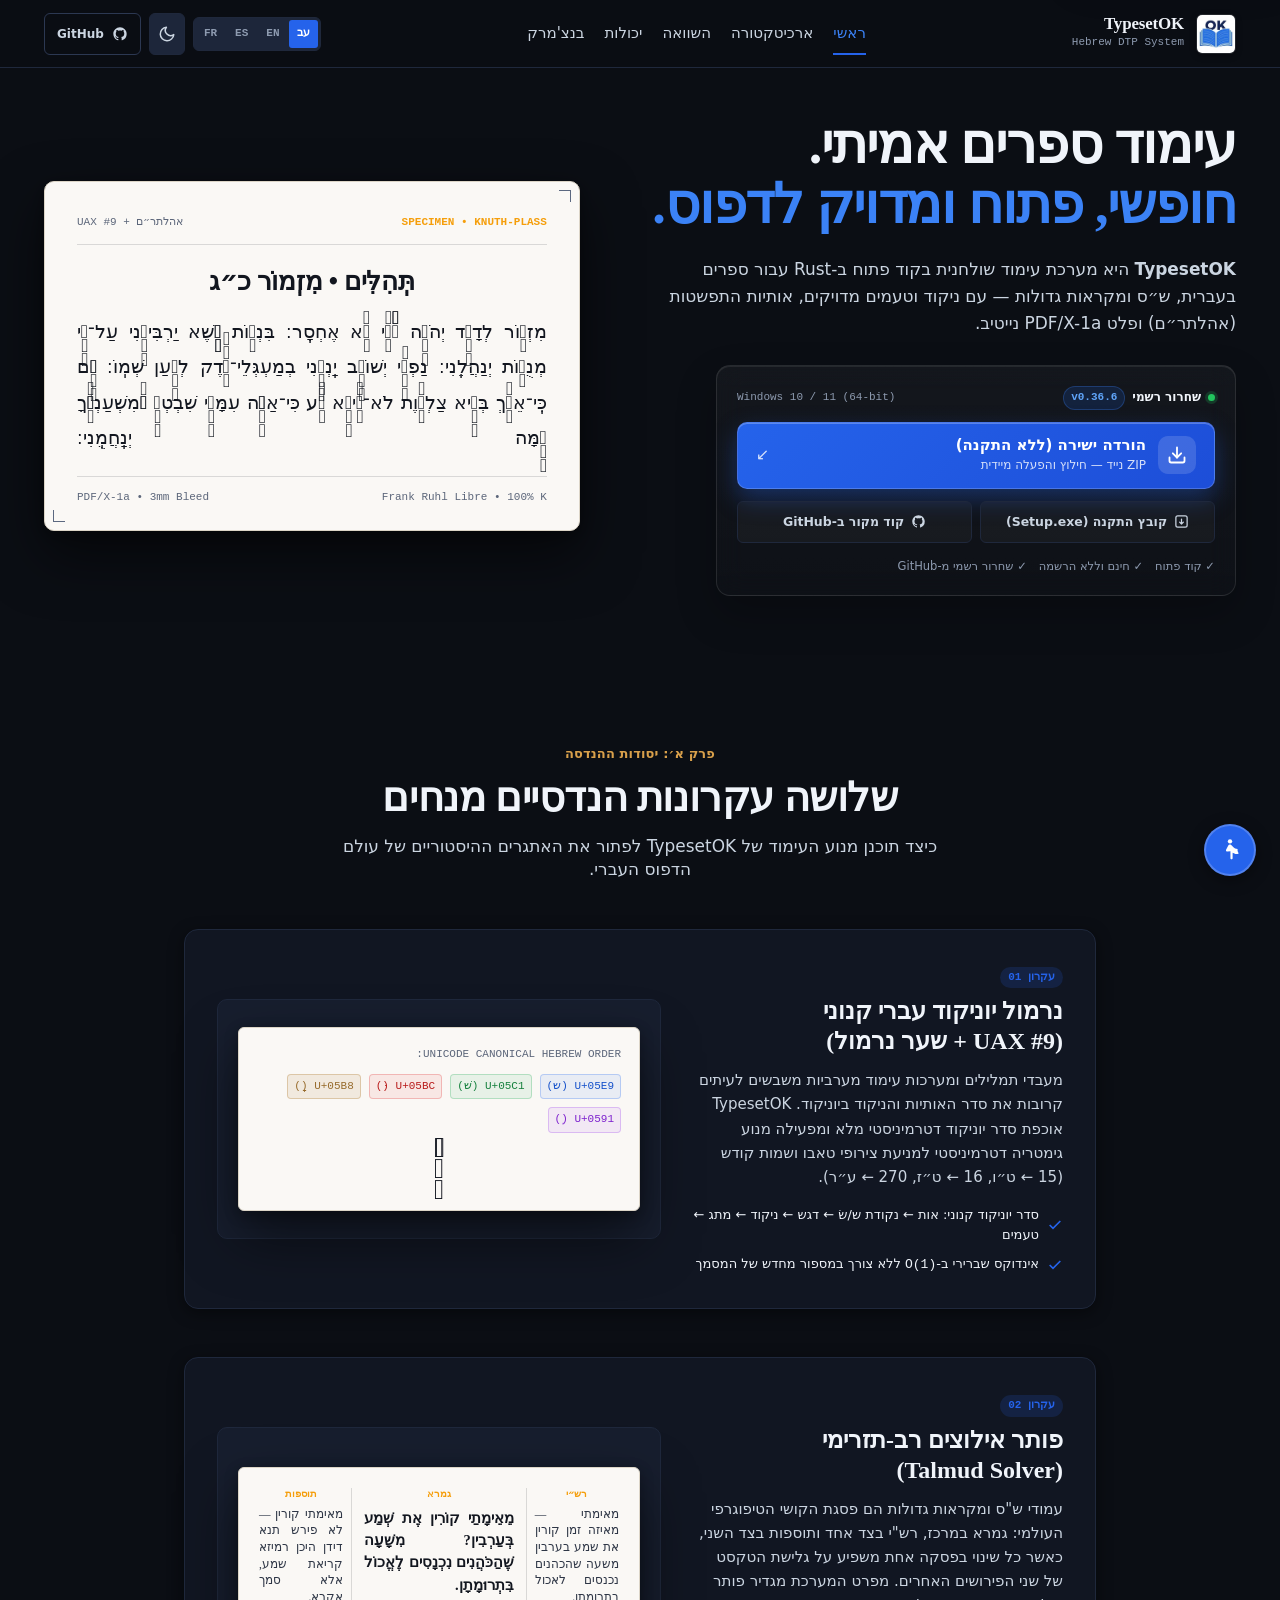
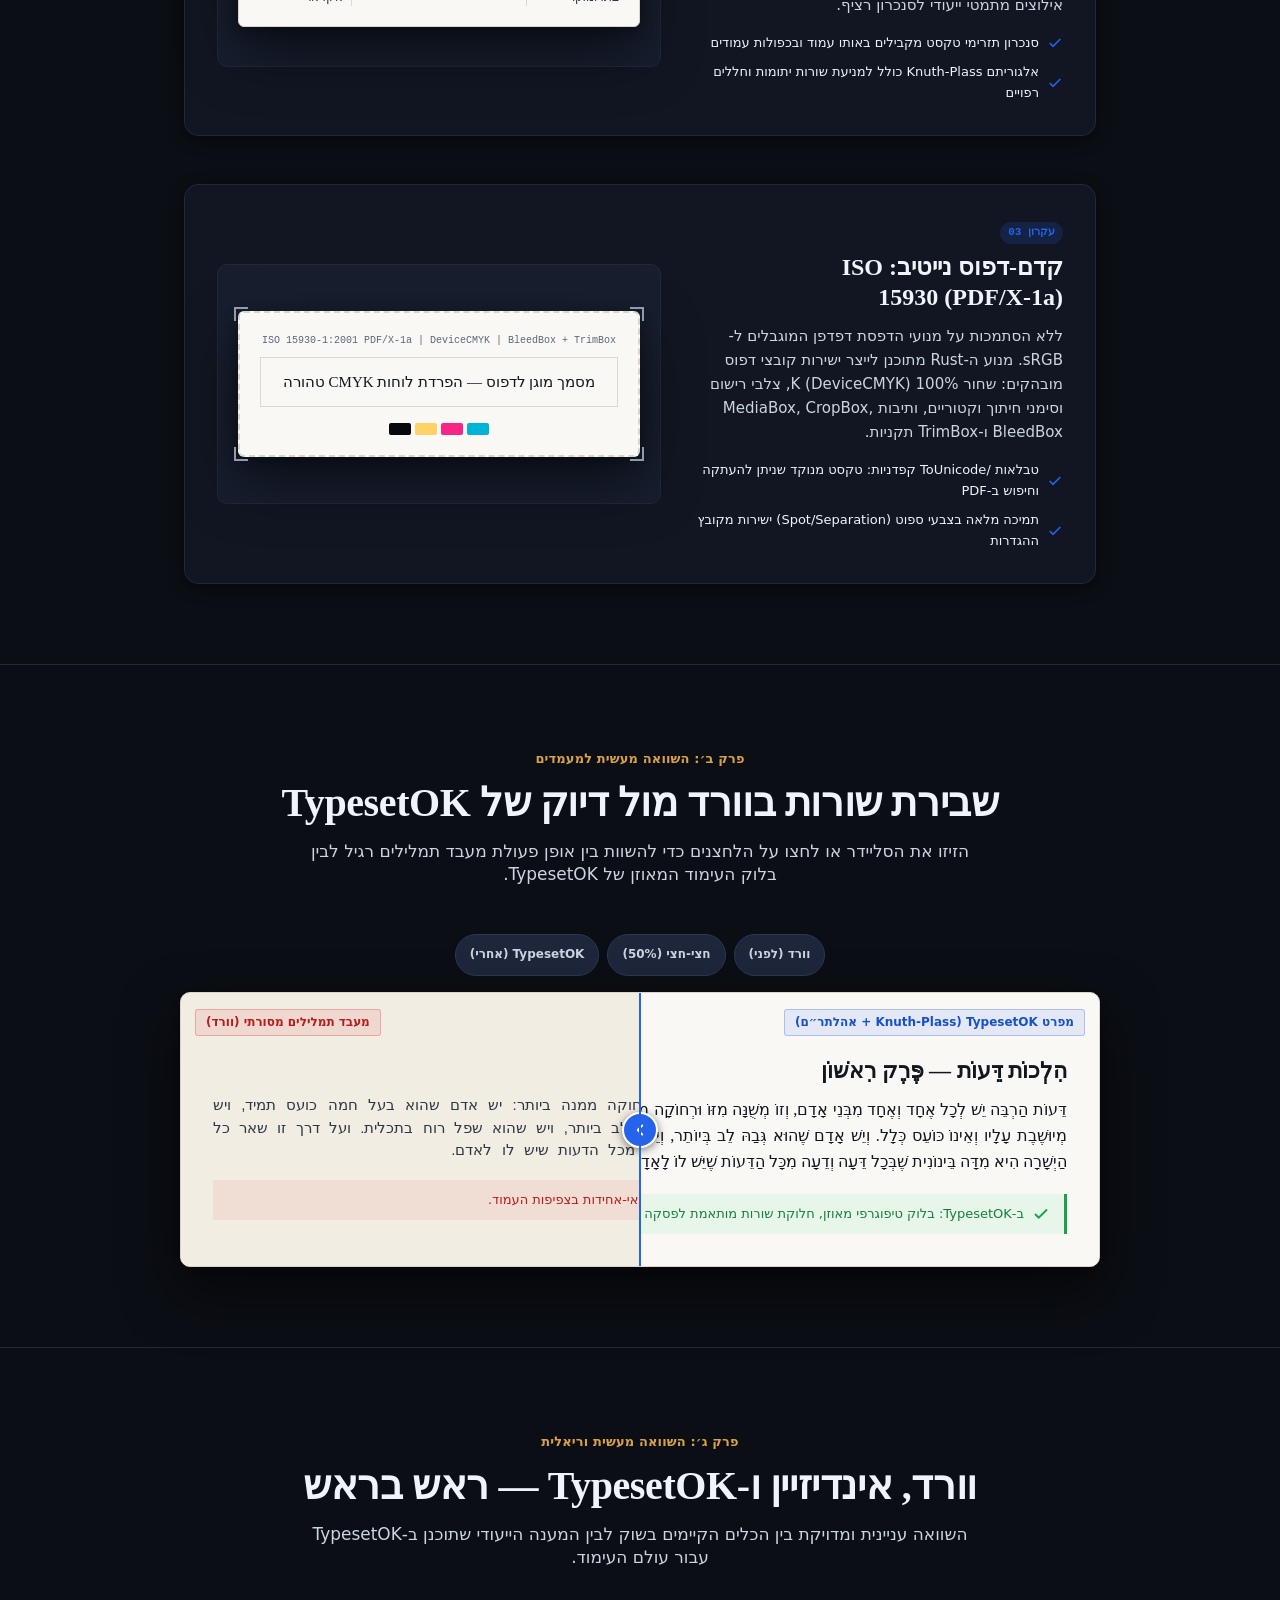
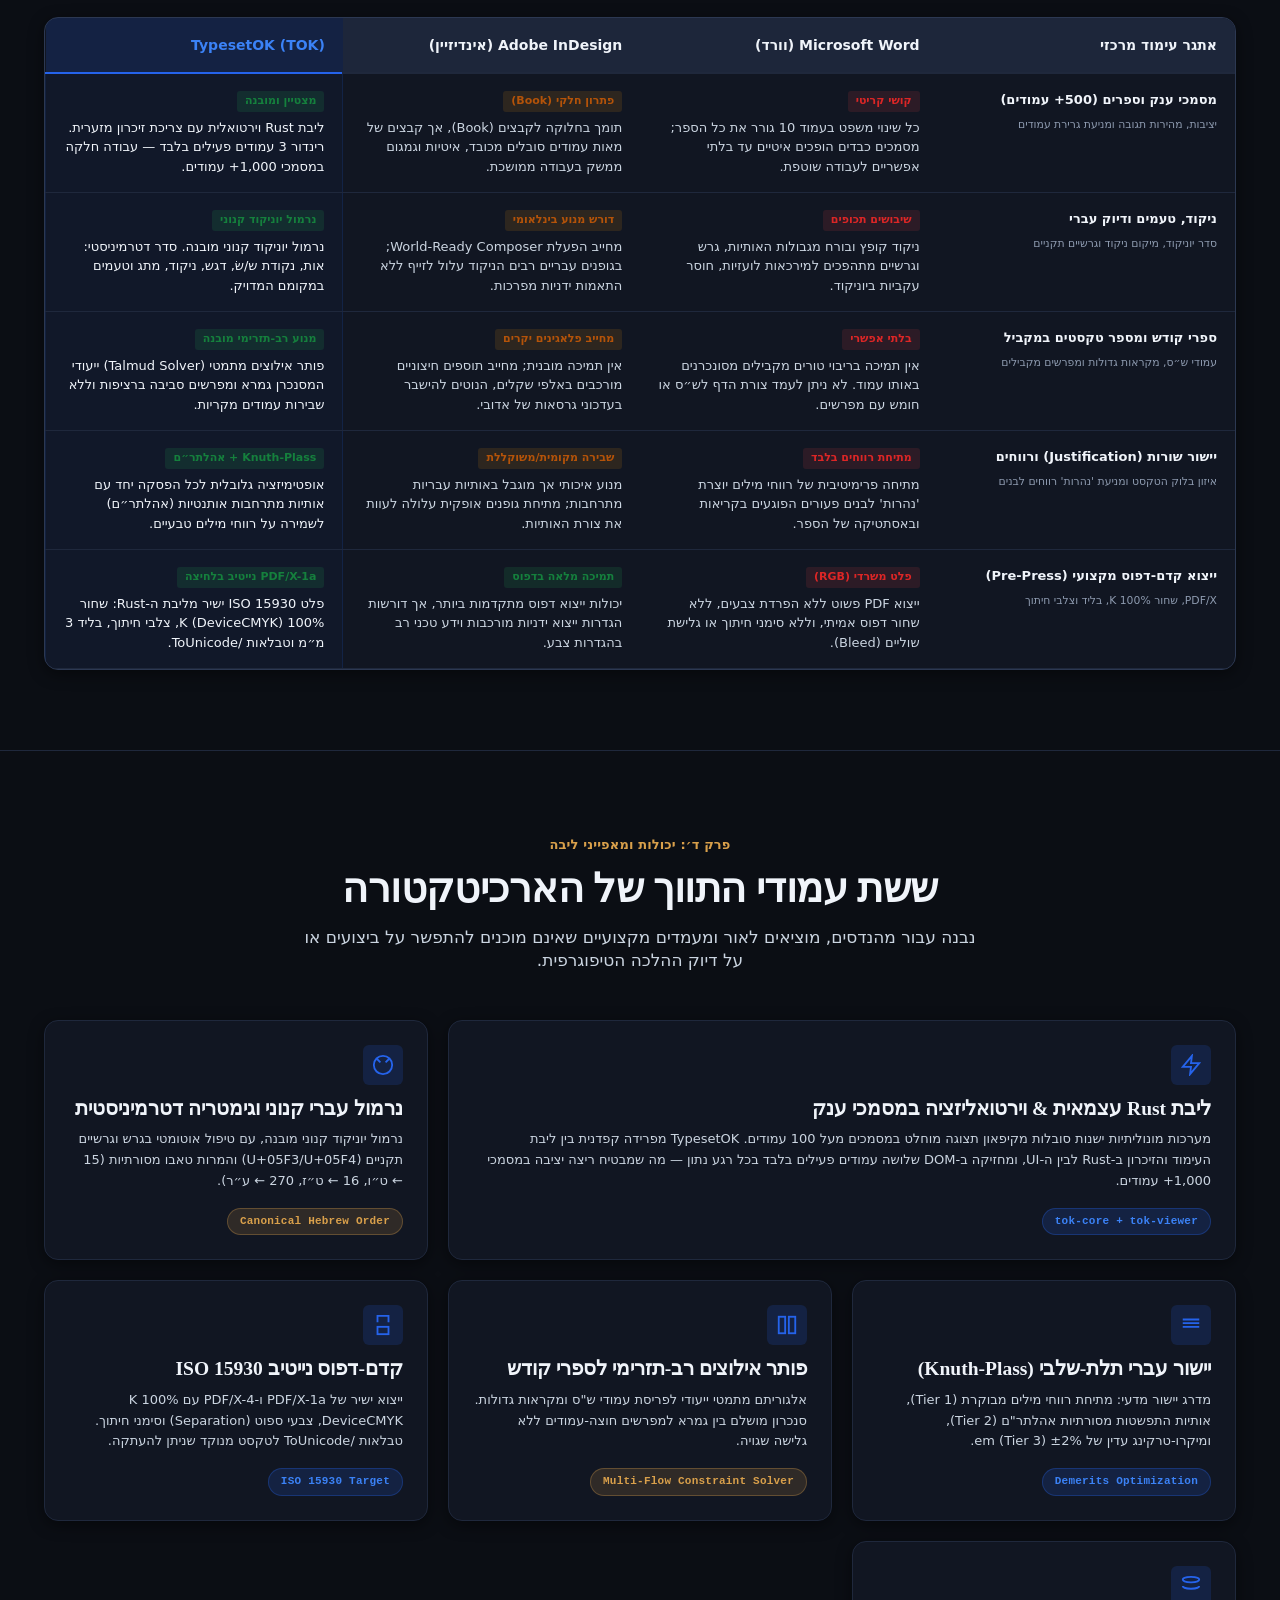
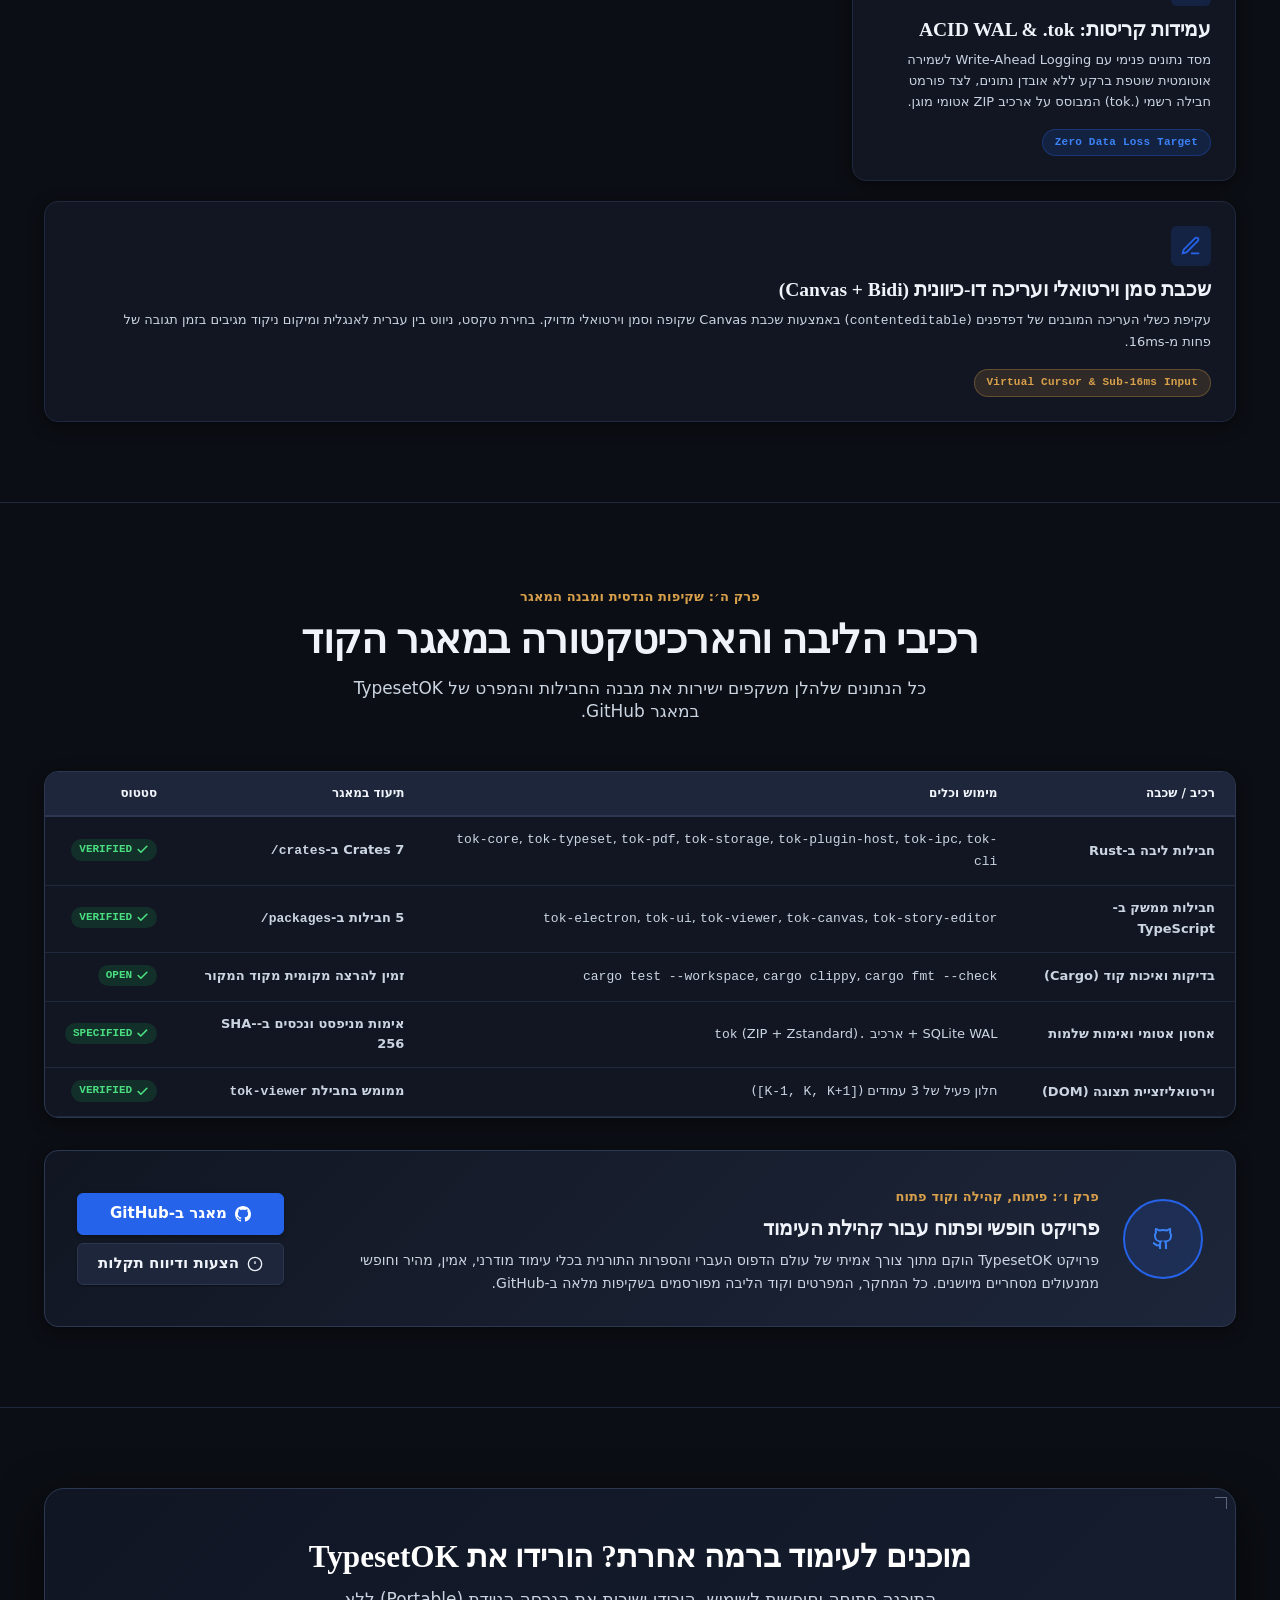
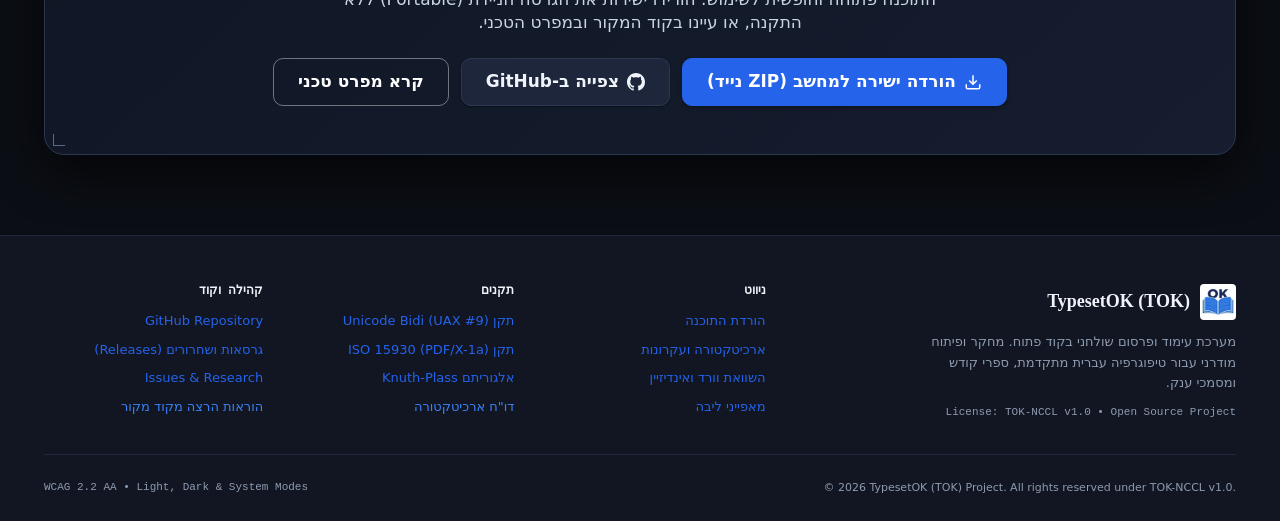
==== commit 8b722218: "Remove unverified claims and modernize hero/floating download UI" ====
--- a/index.html
+++ b/index.html
@@ -264,23 +264,60 @@
             <strong>TypesetOK</strong> היא מערכת עימוד שולחנית בקוד פתוח ב-Rust עבור ספרים בעברית, ש״ס ומקראות גדולות — עם ניקוד וטעמים מדויקים, אותיות התפשטות (אהלתר״ם) ופלט PDF/X-1a נייטיב.
           </p>
 
-          <div class="hero-actions">
-            <a href="https://github.com/TypesetOK/typesetok/releases/latest" class="btn btn-primary btn-lg download-link-portable" aria-label="הורדה ישירה של TypesetOK ל-Windows" data-i18n-attr="aria-label:aria_dl_portable">
-              <svg width="20" height="20" viewBox="0 0 24 24" fill="none" stroke="currentColor" stroke-width="2.2" stroke-linecap="round" stroke-linejoin="round" aria-hidden="true">
-                <path d="M21 15v4a2 2 0 0 1-2 2H5a2 2 0 0 1-2-2v-4"/>
-                <polyline points="7 10 12 15 17 10"/>
-                <line x1="12" y1="15" x2="12" y2="3"/>
-              </svg>
-              <span data-i18n="hero_cta_download">הורדה ישירה ל-Windows (<span class="release-version-tag">v0.9.8</span>)</span>
+          <div class="hero-download-dock" id="heroDownloadCard" role="region" aria-label="מרכז ההורדות של TypesetOK" data-i18n-attr="aria-label:aria_download_hub">
+            <div class="hero-dl-meta">
+              <span class="hero-dl-release">
+                <span class="hero-dl-dot" aria-hidden="true"></span>
+                <span data-i18n="dl_card_badge">שחרור רשמי</span>
+                <code class="release-version-tag">v0.36.6</code>
+              </span>
+              <span class="hero-dl-os" data-i18n="dl_card_os">Windows 10 / 11 (64-bit)</span>
+            </div>
+
+            <a href="https://github.com/TypesetOK/typesetok/releases/latest" class="btn-dl-primary download-link-portable" aria-label="הורדה ישירה של TypesetOK ל-Windows" data-i18n-attr="aria-label:aria_dl_portable">
+              <span class="btn-dl-icon" aria-hidden="true">
+                <svg width="20" height="20" viewBox="0 0 24 24" fill="none" stroke="currentColor" stroke-width="2.2" stroke-linecap="round" stroke-linejoin="round">
+                  <path d="M21 15v4a2 2 0 0 1-2 2H5a2 2 0 0 1-2-2v-4"/>
+                  <polyline points="7 10 12 15 17 10"/>
+                  <line x1="12" y1="15" x2="12" y2="3"/>
+                </svg>
+              </span>
+              <span class="btn-dl-text">
+                <strong data-i18n="dl_btn_portable_title">הורדה ישירה (ללא התקנה)</strong>
+                <small data-i18n="dl_btn_portable_sub">ZIP נייד — חילוץ והפעלה מיידית</small>
+              </span>
+              <span class="btn-dl-arrow" aria-hidden="true">↙</span>
             </a>
+
+            <div class="hero-dl-secondary">
+              <a href="https://github.com/TypesetOK/typesetok/releases/latest" class="btn-dl-ghost download-link-installer" aria-label="הורדת קובץ התקנה ל-Windows" data-i18n-attr="aria-label:aria_dl_installer">
+                <svg width="15" height="15" viewBox="0 0 24 24" fill="none" stroke="currentColor" stroke-width="2" stroke-linecap="round" stroke-linejoin="round" aria-hidden="true">
+                  <rect x="3" y="3" width="18" height="18" rx="3"/>
+                  <path d="M12 8v8m0 0-3-3m3 3 3-3"/>
+                </svg>
+                <span data-i18n="dl_btn_installer_title">קובץ התקנה (Setup.exe)</span>
+              </a>
+              <a href="https://github.com/TypesetOK/typesetok" target="_blank" rel="noopener noreferrer" class="btn-dl-ghost">
+                <svg width="15" height="15" viewBox="0 0 24 24" fill="currentColor" aria-hidden="true">
+                  <path fill-rule="evenodd" clip-rule="evenodd" d="M12 2C6.477 2 2 6.484 2 12.017c0 4.425 2.865 8.18 6.839 9.504.5.092.682-.217.682-.483 0-.237-.008-.868-.013-1.703-2.782.605-3.369-1.343-3.369-1.343-.454-1.158-1.11-1.466-1.11-1.466-.908-.62.069-.608.069-.608 1.003.07 1.53 1.032 1.53 1.032.892 1.53 2.341 1.088 2.91.832.092-.647.35-1.088.636-1.338-2.22-.253-4.555-1.113-4.555-4.951 0-1.093.39-1.988 1.029-2.688-.103-.253-.446-1.272.098-2.65 0 0 .84-.27 2.75 1.026A9.564 9.564 0 0112 6.844c.85.004 1.705.115 2.504.337 1.909-1.296 2.747-1.027 2.747-1.027.546 1.379.202 2.398.1 2.651.64.7 1.028 1.595 1.028 2.688 0 3.848-2.339 4.695-4.566 4.943.359.309.678.92.678 1.855 0 1.338-.012 2.419-.012 2.747 0 .268.18.58.688.482A10.019 10.019 0 0022 12.017C22 6.484 17.522 2 12 2z"/>
+                </svg>
+                <span data-i18n="hero_cta_github">קוד מקור ב-GitHub</span>
+              </a>
+            </div>
+
+            <div class="hero-dl-footnotes">
+              <span data-i18n="dl_note_oss">✓ קוד פתוח</span>
+              <span data-i18n="dl_note_free">✓ חינם וללא הרשמה</span>
+              <span data-i18n="dl_note_official">✓ שחרור רשמי מ-GitHub</span>
+            </div>
           </div>
         </div>
 
         <!-- Right Column: Clean Print-Paper Specimen (Psalm 23 on #FAF8F5) -->
         <div class="hero-specimen-card paper-sheet-crops" role="region" aria-label="דוגמת עימוד: תהילים מזמור כ״ג">
           <div class="hero-specimen-header">
-            <span class="hero-specimen-tag">SPECIMEN • ת״י 6100</span>
-            <span>Knuth-Plass + אהלתר״ם</span>
+            <span class="hero-specimen-tag">SPECIMEN • KNUTH-PLASS</span>
+            <span>אהלתר״ם + UAX #9</span>
           </div>
 
           <h2 class="hero-specimen-title">תְּהִלִּים • מִזְמוֹר כ״ג</h2>
@@ -318,9 +355,9 @@
           <article class="story-scene-card reveal-on-scroll">
             <div class="scene-content">
               <span class="scene-num" data-i18n="scene1_num">עקרון 01</span>
-              <h3 data-i18n="scene1_title">נרמול קפדני לפי תקן ישראלי ת"י 6100</h3>
+              <h3 data-i18n="scene1_title">נרמול יוניקוד עברי קנוני (UAX #9 + שער נרמול)</h3>
               <p data-i18n="scene1_desc">
-                מעבדי תמלילים ומערכות עימוד מערביות משבשות לעיתים קרובות את סדר האותיות והניקוד ביוניקוד. TypesetOK אוכפת סדר יוניקוד דטרמיניסטי מלא ומפעילה מנוע גימטריה דטרמיניסטי למניעת צירופי טאבו ושמות קודש (15 ← ט״ו, 16 ← ט״ז, 270 ← ע״ר).
+                מעבדי תמלילים ומערכות עימוד מערביות משבשים לעיתים קרובות את סדר האותיות והניקוד ביוניקוד. TypesetOK אוכפת סדר יוניקוד דטרמיניסטי מלא ומפעילה מנוע גימטריה דטרמיניסטי למניעת צירופי טאבו ושמות קודש (15 ← ט״ו, 16 ← ט״ז, 270 ← ע״ר).
               </p>
               <div class="scene-features-list">
                 <div class="scene-feature-item">
@@ -335,7 +372,7 @@
             </div>
             <div class="scene-visual">
               <div class="unicode-specimen-card">
-                <div style="font-family: var(--font-mono); font-size: 11px; color: var(--paper-ink-muted); margin-bottom: 10px;">UNICODE CANONICAL SI 6100 DECOMPOSITION:</div>
+                <div style="font-family: var(--font-mono); font-size: 11px; color: var(--paper-ink-muted); margin-bottom: 10px;">UNICODE CANONICAL HEBREW ORDER:</div>
                 <div style="display: flex; gap: 8px; flex-wrap: wrap; font-family: var(--font-mono); font-size: 11px;">
                   <span style="background: rgba(29, 99, 237, 0.08); border: 1px solid rgba(29, 99, 237, 0.25); padding: 3px 6px; border-radius: 4px; color: #1551CA;">U+05E9 (ש)</span>
                   <span style="background: rgba(22, 163, 74, 0.08); border: 1px solid rgba(22, 163, 74, 0.25); padding: 3px 6px; border-radius: 4px; color: #15803D;">U+05C1 (שׁ)</span>
@@ -393,7 +430,7 @@
               <span class="scene-num" data-i18n="scene3_num">עקרון 03</span>
               <h3 data-i18n="scene3_title">קדם-דפוס נייטיב: ISO 15930 (PDF/X-1a)</h3>
               <p data-i18n="scene3_desc">
-                ללא הסתמכות על מנועי הדפסת דפדפן המוגבלים ל-sRGB. מנוע ה-Rust מתוכנן לייצר ישירות קובצי דפוס מובהקים: שחור 100% K (DeviceCMYK), צלבי רישום וסימני חיתוך וקטוריים, תיבות BleedBox ו-TrimBox של 3 מ״מ, ופרופילי Fogra 39.
+                ללא הסתמכות על מנועי הדפסת דפדפן המוגבלים ל-sRGB. מנוע ה-Rust מתוכנן לייצר ישירות קובצי דפוס מובהקים: שחור 100% K (DeviceCMYK), צלבי רישום וסימני חיתוך וקטוריים, ותיבות MediaBox, CropBox, BleedBox ו-TrimBox תקניות.
               </p>
               <div class="scene-features-list">
                 <div class="scene-feature-item">
@@ -402,7 +439,7 @@
                 </div>
                 <div class="scene-feature-item">
                   <svg width="16" height="16" viewBox="0 0 24 24" fill="none" stroke="currentColor" stroke-width="2.5"><polyline points="20 6 9 17 4 12"/></svg>
-                  <span data-i18n="story3_point_2">תמיכה מלאה בצבעי ספוט (Spot/Pantone) ישירות מקובץ ההגדרות</span>
+                  <span data-i18n="story3_point_2">תמיכה מלאה בצבעי ספוט (Spot/Separation) ישירות מקובץ ההגדרות</span>
                 </div>
               </div>
             </div>
@@ -413,7 +450,7 @@
                 <div class="prepress-crop-bl"></div>
                 <div class="prepress-crop-br"></div>
                 <div style="font-family: var(--font-mono); font-size: 10px; color: var(--paper-ink-muted); text-align: center; margin-bottom: 8px;">
-                  ISO 15930-1:2001 PDF/X-1a | Fogra 39 Coated | Bleed: 3.00mm
+                  ISO 15930-1:2001 PDF/X-1a | DeviceCMYK | BleedBox + TrimBox
                 </div>
                 <div style="border: 1px solid var(--paper-rule); padding: 12px; text-align: center; font-family: var(--font-serif); font-size: 15px; color: var(--paper-ink);" data-i18n="story3_proof_text">
                   מסמך מוגן לדפוס — הפרדת לוחות CMYK טהורה
@@ -563,8 +600,8 @@
                   <span data-i18n="m2_id">מחייב הפעלת World-Ready Composer; בגופנים עבריים רבים הניקוד עלול לזייף ללא התאמות ידניות מפרכות.</span>
                 </td>
                 <td class="col-highlight">
-                  <span class="badge-tag-pass" data-i18n="m2_tok_badge">תקן ת״י 6100 מלא</span><br>
-                  <span data-i18n="m2_tok">נרמול קנוני מובנה לפי התקן הישראלי. סדר יוניקוד דטרמיניסטי: אות, דגש, ניקוד וטעמים במקומם המדויק.</span>
+                  <span class="badge-tag-pass" data-i18n="m2_tok_badge">נרמול יוניקוד קנוני</span><br>
+                  <span data-i18n="m2_tok">נרמול יוניקוד קנוני מובנה. סדר דטרמיניסטי: אות, נקודת ש/שׂ, דגש, ניקוד, מתג וטעמים במקומם המדויק.</span>
                 </td>
               </tr>
 
@@ -626,119 +663,6 @@
               </tr>
             </tbody>
           </table>
-        </div>
-
-      </div>
-    </section>
-
-    <!-- ====================================================================
-         SECTION 3.2: QUOTES FROM TYPESETTING FORUMS
-         ==================================================================== -->
-    <section class="editorial-section" id="quotes">
-      <div class="container">
-        
-        <div class="section-lead-header">
-          <span class="section-pretitle" data-i18n="quotes_pretitle">פרק ד׳: קולות מהשטח</span>
-          <h2 class="section-title" data-i18n="quotes_title">מה אומרים מעמדים בפורומים מקצועיים?</h2>
-          <p class="section-subtitle" data-i18n="quotes_subtitle">
-            אתגרים אמיתיים ומצוקות יומיומיות שמעלים מעמדים ומעצבים מול וורד ואינדיזיין — וכיצד TypesetOK נבנתה לפתור אותם.
-          </p>
-        </div>
-
-        <div class="forum-quotes-grid">
-          
-          <!-- Quote 1: Word cascading breaks -->
-          <div class="forum-quote-card">
-            <div class="quote-header">
-              <span class="quote-source">
-                <svg width="14" height="14" viewBox="0 0 24 24" fill="none" stroke="currentColor" stroke-width="2"><path d="M21 15a2 2 0 0 1-2 2H7l-4 4V5a2 2 0 0 1 2-2h14a2 2 0 0 1 2 2z"/></svg>
-                <span data-i18n="q1_source">פורום מעמדים (פרוג)</span>
-              </span>
-              <span class="quote-target-tag" data-i18n="q1_tag">כאב: קריסת עימוד בוורד</span>
-            </div>
-            <blockquote class="quote-body" data-i18n="q1_text">
-              ״הלקוח ביקש בסך הכל להוסיף משפט אחד בעמוד 40... וכל העימוד של ספר בן 350 עמודים בוורד פשוט התפרק לחלוטין. הערות השוליים ברחו, הכותרות קפצו לעמוד הבא, והייתי צריך לעבור עמוד-עמוד מחדש כאילו התחלתי מאפס.״
-            </blockquote>
-            <div class="quote-solution">
-              <div class="solution-label">
-                <svg width="16" height="16" viewBox="0 0 24 24" fill="none" stroke="#16A34A" stroke-width="2.5"><polyline points="20 6 9 17 4 12"/></svg>
-                <span data-i18n="quote_solution_label">הפתרון ב-TypesetOK:</span>
-              </div>
-              <p class="solution-desc" data-i18n="q1_solution">
-                מודל עמודים עצמאי עם מנגנון נעילת מקטעים (Page Pinning). שינוי מקומי בפסקה נפתר מקומית ואינו מקריס את שארית הספר.
-              </p>
-            </div>
-          </div>
-
-          <!-- Quote 2: InDesign plugins for Talmud -->
-          <div class="forum-quote-card">
-            <div class="quote-header">
-              <span class="quote-source">
-                <svg width="14" height="14" viewBox="0 0 24 24" fill="none" stroke="currentColor" stroke-width="2"><path d="M21 15a2 2 0 0 1-2 2H7l-4 4V5a2 2 0 0 1 2-2h14a2 2 0 0 1 2 2z"/></svg>
-                <span data-i18n="q2_source">פורום לתורה (עימוד ספרי קודש)</span>
-              </span>
-              <span class="quote-target-tag" data-i18n="q2_tag">כאב: ריבוי מפרשים באינדיזיין</span>
-            </div>
-            <blockquote class="quote-body" data-i18n="q2_text">
-              ״לעמד ש״ס או חומש עם רש״י ותוספות באינדיזיין זה מסע ייסורים. אין כלי מובנה לריבוי טקסטים מקבילים שזורמים יחד. נאלצים לרכוש פלאגינים באלפי שקלים, וכל עדכון גרסה של Adobe משבית את התוספים ומעכב הוצאה של חודשים.״
-            </blockquote>
-            <div class="quote-solution">
-              <div class="solution-label">
-                <svg width="16" height="16" viewBox="0 0 24 24" fill="none" stroke="#16A34A" stroke-width="2.5"><polyline points="20 6 9 17 4 12"/></svg>
-                <span data-i18n="quote_solution_label">הפתרון ב-TypesetOK:</span>
-              </div>
-              <p class="solution-desc" data-i18n="q2_solution">
-                פותר רב-תזרימי (Talmud Solver) מובנה בליבת התוכנה — סנכרון רציף בין טקסט ראשי ומפרשים באותו עמוד ובכפולות, ללא צורך בשום תוסף חיצוני.
-              </p>
-            </div>
-          </div>
-
-          <!-- Quote 3: International Bidi / Hebrew Typography -->
-          <div class="forum-quote-card">
-            <div class="quote-header">
-              <span class="quote-source">
-                <svg width="14" height="14" viewBox="0 0 24 24" fill="none" stroke="currentColor" stroke-width="2"><path d="M21 15a2 2 0 0 1-2 2H7l-4 4V5a2 2 0 0 1 2-2h14a2 2 0 0 1 2 2z"/></svg>
-                International Typography Forum
-              </span>
-              <span class="quote-target-tag" data-i18n="q3_tag">כאב: ניקוד ו'נהרות' בעברית</span>
-            </div>
-            <blockquote class="quote-body" data-i18n="q3_text">
-              “Most general publishing suites treat RTL and Hebrew as a secondary patch over Latin engines. Complex vowel points (nikud) misalign, and justified alignment produces hideous white rivers because systems don't support traditional letter expansion.”
-            </blockquote>
-            <div class="quote-solution">
-              <div class="solution-label">
-                <svg width="16" height="16" viewBox="0 0 24 24" fill="none" stroke="#16A34A" stroke-width="2.5"><polyline points="20 6 9 17 4 12"/></svg>
-                <span data-i18n="quote_solution_label">הפתרון ב-TypesetOK:</span>
-              </div>
-              <p class="solution-desc" data-i18n="q3_solution">
-                תכנון מן היסוד עבור עברית: אכיפת תקן ת״י 6100 לנרמול מלא, בשילוב אלגוריתם Knuth-Plass והרחבת אותיות מסורתית (אהלתר״ם) בדיוק כמו במקורות.
-              </p>
-            </div>
-          </div>
-
-          <!-- Quote 4: Prepress & Print House Rejections -->
-          <div class="forum-quote-card">
-            <div class="quote-header">
-              <span class="quote-source">
-                <svg width="14" height="14" viewBox="0 0 24 24" fill="none" stroke="currentColor" stroke-width="2"><path d="M21 15a2 2 0 0 1-2 2H7l-4 4V5a2 2 0 0 1 2-2h14a2 2 0 0 1 2 2z"/></svg>
-                <span data-i18n="q4_source">איגוד בתי הדפוס והקדם-דפוס</span>
-              </span>
-              <span class="quote-target-tag" data-i18n="q4_tag">כאב: החזרת קבצים מבית הדפוס</span>
-            </div>
-            <blockquote class="quote-body" data-i18n="q4_text">
-              ״מעמדים שולחים קבצי PDF שיצאו ממעבדי תמלילים ומופתעים שהדפוס פוסל אותם: הטקסט השחור מורכב מ-4 צבעים במקום שחור נקי (100% K), אין בליד של 3 מ״מ לחיתוך, והטקסט המנוקד הופך לג'יבריש בהעתקה וחיפוש.״
-            </blockquote>
-            <div class="quote-solution">
-              <div class="solution-label">
-                <svg width="16" height="16" viewBox="0 0 24 24" fill="none" stroke="#16A34A" stroke-width="2.5"><polyline points="20 6 9 17 4 12"/></svg>
-                <span data-i18n="quote_solution_label">הפתרון ב-TypesetOK:</span>
-              </div>
-              <p class="solution-desc" data-i18n="q4_solution">
-                ייצוא ישיר לתקן ISO 15930 (PDF/X-1a): שחור K טהור בהפרדת DeviceCMYK, צלבי חיתוך וקטוריים, תיבות BleedBox וטבלאות /ToUnicode לחיפוש מושלם.
-              </p>
-            </div>
-          </div>
-
         </div>
 
       </div>
@@ -751,7 +675,7 @@
       <div class="container">
         
         <div class="section-lead-header">
-          <span class="section-pretitle" data-i18n="features_pretitle">פרק ה׳: יכולות ומאפייני ליבה</span>
+          <span class="section-pretitle" data-i18n="features_pretitle">פרק ד׳: יכולות ומאפייני ליבה</span>
           <h2 class="section-title" data-i18n="features_title">ששת עמודי התווך של הארכיטקטורה</h2>
           <p class="section-subtitle" data-i18n="features_subtitle">
             נבנה עבור מהנדסים, מוציאים לאור ומעמדים מקצועיים שאינם מוכנים להתפשר על ביצועים או על דיוק ההלכה הטיפוגרפית.
@@ -778,12 +702,12 @@
               <div class="bento-icon">
                 <svg width="22" height="22" viewBox="0 0 24 24" fill="none" stroke="currentColor" stroke-width="2"><circle cx="12" cy="12" r="10"/><path d="m4.93 4.93 4.24 4.24"/><path d="m14.83 9.17 4.24-4.24"/></svg>
               </div>
-              <h3 class="bento-title" data-i18n="f2_title">ת"י 6100 וגימטריה דטרמיניסטית</h3>
+              <h3 class="bento-title" data-i18n="f2_title">נרמול עברי קנוני וגימטריה דטרמיניסטית</h3>
               <p class="bento-desc" data-i18n="f2_desc">
-                נרמול יוניקוד קפדני לפי התקן הישראלי, עם טיפול אוטומטי בגרש וגרשיים תקניים והמרות טאבו מסורתיות (15 ← ט״ו, 16 ← ט״ז, 270 ← ע״ר).
+                נרמול יוניקוד קנוני מובנה, עם טיפול אוטומטי בגרש וגרשיים תקניים (U+05F3/U+05F4) והמרות טאבו מסורתיות (15 ← ט״ו, 16 ← ט״ז, 270 ← ע״ר).
               </p>
             </div>
-            <div class="badge badge-accent">100% SI 6100 Compliant</div>
+            <div class="badge badge-accent">Canonical Hebrew Order</div>
           </div>
 
           <div class="bento-card">
@@ -819,7 +743,7 @@
               </div>
               <h3 class="bento-title" data-i18n="f5_title">קדם-דפוס נייטיב ISO 15930</h3>
               <p class="bento-desc" data-i18n="f5_desc">
-                ייצוא ישיר של PDF/X-1a ו-PDF/X-4 עם 100% K DeviceCMYK, פרופיל Fogra 39, צבעי ספוט וסימני חיתוך. טבלאות /ToUnicode לטקסט מנוקד שניתן להעתקה.
+                ייצוא ישיר של PDF/X-1a ו-PDF/X-4 עם 100% K DeviceCMYK, צבעי ספוט (Separation) וסימני חיתוך. טבלאות /ToUnicode לטקסט מנוקד שניתן להעתקה.
               </p>
             </div>
             <div class="badge badge-brand">ISO 15930 Target</div>
@@ -863,10 +787,10 @@
       <div class="container">
         
         <div class="section-lead-header">
-          <span class="section-pretitle" data-i18n="eng_pretitle">פרק ו׳: שקיפות הנדסית ואימות נתונים</span>
-          <h2 class="section-title" data-i18n="eng_title">תוצאות בדיקות אמת במאגר הקוד</h2>
+          <span class="section-pretitle" data-i18n="eng_pretitle">פרק ה׳: שקיפות הנדסית ומבנה המאגר</span>
+          <h2 class="section-title" data-i18n="eng_title">רכיבי הליבה והארכיטקטורה במאגר הקוד</h2>
           <p class="section-subtitle" data-i18n="eng_subtitle">
-            בלי מילים שיווקיות ריקות — כל הנתונים שלהלן אומתו במאגר הקוד של TypesetOK ב-Rust.
+            כל הנתונים שלהלן משקפים ישירות את מבנה החבילות והמפרט של TypesetOK במאגר GitHub.
           </p>
         </div>
 
@@ -874,42 +798,42 @@
           <table class="benchmarks-table">
             <thead>
               <tr>
-                <th scope="col" data-i18n="eng_th_metric">מדד הנדסי / בדיקה</th>
-                <th scope="col" data-i18n="eng_th_target">יעד ארכיטקטוני</th>
-                <th scope="col" data-i18n="eng_th_result">תוצאה בפועל (Verified)</th>
+                <th scope="col" data-i18n="eng_th_metric">רכיב / שכבה</th>
+                <th scope="col" data-i18n="eng_th_target">מימוש וכלים</th>
+                <th scope="col" data-i18n="eng_th_result">תיעוד במאגר</th>
                 <th scope="col" data-i18n="eng_th_status">סטטוס</th>
               </tr>
             </thead>
             <tbody>
               <tr>
-                <td><strong data-i18n="eng_r1_name">בדיקות יחידה ב-Workspace</strong></td>
-                <td data-i18n="eng_r1_target">100% מעבר בכל 7 ה-Crates</td>
-                <td><strong data-i18n="eng_r1_result">174 / 174 בדיקות עוברות בהצלחה</strong></td>
-                <td><span class="status-badge-pass"><svg width="13" height="13" viewBox="0 0 24 24" fill="none" stroke="currentColor" stroke-width="3" stroke-linecap="round" stroke-linejoin="round" aria-hidden="true"><polyline points="20 6 9 17 4 12"/></svg> PASSED</span></td>
+                <td><strong data-i18n="eng_r1_name">חבילות ליבה ב-Rust</strong></td>
+                <td data-i18n="eng_r1_target"><code>tok-core</code>, <code>tok-typeset</code>, <code>tok-pdf</code>, <code>tok-storage</code>, <code>tok-plugin-host</code>, <code>tok-ipc</code>, <code>tok-cli</code></td>
+                <td><strong data-i18n="eng_r1_result">7 Crates ב-<code>crates/</code></strong></td>
+                <td><span class="status-badge-pass"><svg width="13" height="13" viewBox="0 0 24 24" fill="none" stroke="currentColor" stroke-width="3" stroke-linecap="round" stroke-linejoin="round" aria-hidden="true"><polyline points="20 6 9 17 4 12"/></svg> VERIFIED</span></td>
               </tr>
               <tr>
-                <td><strong data-i18n="eng_r2_name">בדיקות איכות קוד (Clippy)</strong></td>
-                <td data-i18n-html="eng_r2_target">0 אזהרות עם הדגל <code>-D warnings</code></td>
-                <td><strong data-i18n="eng_r2_result">0 אזהרות (Clean Build)</strong></td>
-                <td><span class="status-badge-pass"><svg width="13" height="13" viewBox="0 0 24 24" fill="none" stroke="currentColor" stroke-width="3" stroke-linecap="round" stroke-linejoin="round" aria-hidden="true"><polyline points="20 6 9 17 4 12"/></svg> PASSED</span></td>
+                <td><strong data-i18n="eng_r2_name">חבילות ממשק ב-TypeScript</strong></td>
+                <td data-i18n-html="eng_r2_target"><code>tok-electron</code>, <code>tok-ui</code>, <code>tok-viewer</code>, <code>tok-canvas</code>, <code>tok-story-editor</code></td>
+                <td><strong data-i18n="eng_r2_result">5 חבילות ב-<code>packages/</code></strong></td>
+                <td><span class="status-badge-pass"><svg width="13" height="13" viewBox="0 0 24 24" fill="none" stroke="currentColor" stroke-width="3" stroke-linecap="round" stroke-linejoin="round" aria-hidden="true"><polyline points="20 6 9 17 4 12"/></svg> VERIFIED</span></td>
               </tr>
               <tr>
-                <td><strong data-i18n="eng_r3_name">פורמט אחיד (rustfmt)</strong></td>
-                <td data-i18n-html="eng_r3_target">עמידה מלאה ב-<code>cargo fmt --check</code></td>
-                <td><strong data-i18n="eng_r3_result">100% תאימות לכללי העיצוב</strong></td>
-                <td><span class="status-badge-pass"><svg width="13" height="13" viewBox="0 0 24 24" fill="none" stroke="currentColor" stroke-width="3" stroke-linecap="round" stroke-linejoin="round" aria-hidden="true"><polyline points="20 6 9 17 4 12"/></svg> PASSED</span></td>
+                <td><strong data-i18n="eng_r3_name">בדיקות ואיכות קוד (Cargo)</strong></td>
+                <td data-i18n-html="eng_r3_target"><code>cargo test --workspace</code>, <code>cargo clippy</code>, <code>cargo fmt --check</code></td>
+                <td><strong data-i18n="eng_r3_result">זמין להרצה מקומית מקוד המקור</strong></td>
+                <td><span class="status-badge-pass"><svg width="13" height="13" viewBox="0 0 24 24" fill="none" stroke="currentColor" stroke-width="3" stroke-linecap="round" stroke-linejoin="round" aria-hidden="true"><polyline points="20 6 9 17 4 12"/></svg> OPEN</span></td>
               </tr>
               <tr>
-                <td><strong data-i18n="eng_r4_name">דטרמיניזם ביט-אחר-ביט</strong></td>
-                <td data-i18n="eng_r4_target">SHA-256 זהה לחלוטין בריצות עוקבות</td>
-                <td><strong>Pass 1 SHA == Pass 2 SHA (100%)</strong></td>
-                <td><span class="status-badge-pass"><svg width="13" height="13" viewBox="0 0 24 24" fill="none" stroke="currentColor" stroke-width="3" stroke-linecap="round" stroke-linejoin="round" aria-hidden="true"><polyline points="20 6 9 17 4 12"/></svg> PASSED</span></td>
+                <td><strong data-i18n="eng_r4_name">אחסון אטומי ואימות שלמות</strong></td>
+                <td data-i18n="eng_r4_target">SQLite WAL + ארכיב <code>.tok</code> (ZIP + Zstandard)</td>
+                <td><strong>אימות מניפסט ונכסים ב-SHA-256</strong></td>
+                <td><span class="status-badge-pass"><svg width="13" height="13" viewBox="0 0 24 24" fill="none" stroke="currentColor" stroke-width="3" stroke-linecap="round" stroke-linejoin="round" aria-hidden="true"><polyline points="20 6 9 17 4 12"/></svg> SPECIFIED</span></td>
               </tr>
               <tr>
-                <td><strong data-i18n="eng_r5_name">מבחן עומס מסמך (Stress Test)</strong></td>
-                <td data-i18n="eng_r5_target">1,000 עמודים מנוקדים ברציפות</td>
-                <td><strong data-i18n="eng_r5_result">1,001 עמודים / 49,001 שורות ב-3.1 שניות</strong></td>
-                <td><span class="status-badge-pass"><svg width="13" height="13" viewBox="0 0 24 24" fill="none" stroke="currentColor" stroke-width="3" stroke-linecap="round" stroke-linejoin="round" aria-hidden="true"><polyline points="20 6 9 17 4 12"/></svg> PASSED</span></td>
+                <td><strong data-i18n="eng_r5_name">וירטואליזציית תצוגה (DOM)</strong></td>
+                <td data-i18n="eng_r5_target">חלון פעיל של 3 עמודים (<code>[K-1, K, K+1]</code>)</td>
+                <td><strong data-i18n="eng_r5_result">ממומש בחבילת <code>tok-viewer</code></strong></td>
+                <td><span class="status-badge-pass"><svg width="13" height="13" viewBox="0 0 24 24" fill="none" stroke="currentColor" stroke-width="3" stroke-linecap="round" stroke-linejoin="round" aria-hidden="true"><polyline points="20 6 9 17 4 12"/></svg> VERIFIED</span></td>
               </tr>
             </tbody>
           </table>
@@ -924,7 +848,7 @@
             </svg>
           </div>
           <div>
-            <span class="section-pretitle" data-i18n="dev_pretitle">פרק ז׳: פיתוח, קהילה וקוד פתוח</span>
+            <span class="section-pretitle" data-i18n="dev_pretitle">פרק ו׳: פיתוח, קהילה וקוד פתוח</span>
             <h3 style="font-size: 20px; font-weight: 800; color: var(--color-ink-primary); margin-bottom: 8px;" data-i18n="dev_title">
               פרויקט חופשי ופתוח עבור קהילת העימוד
             </h3>
@@ -1007,7 +931,6 @@
             <li><a href="#hero" data-i18n="footer_nav_download">הורדת התוכנה</a></li>
             <li><a href="#storytelling" data-i18n="footer_nav_arch">ארכיטקטורה ועקרונות</a></li>
             <li><a href="#matrix" data-i18n="nav_matrix">השוואת וורד ואינדיזיין</a></li>
-            <li><a href="#quotes" data-i18n="nav_quotes">קולות מהשטח</a></li>
             <li><a href="#features" data-i18n="footer_nav_features">מאפייני ליבה</a></li>
           </ul>
         </div>
@@ -1015,7 +938,7 @@
         <div>
           <h5 style="font-family: var(--font-mono); font-size: 12px; color: var(--color-ink-primary); margin-bottom: 12px; text-transform: uppercase;" data-i18n="footer_std_title">תקנים</h5>
           <ul style="display: flex; flex-direction: column; gap: 8px; font-size: 13px;">
-            <li><a href="#engineering" data-i18n="footer_std_si">תקן ת"י 6100 (SI 6100)</a></li>
+            <li><a href="#engineering" data-i18n="footer_std_si">תקן Unicode Bidi (UAX #9)</a></li>
             <li><a href="#engineering" data-i18n="footer_std_iso">תקן ISO 15930 (PDF/X-1a)</a></li>
             <li><a href="#engineering" data-i18n="footer_std_kp">אלגוריתם Knuth-Plass</a></li>
             <li><button type="button" data-open-modal="architecture" style="color: var(--color-brand-blue-hover); font-size: 13px; padding: 0;" data-i18n="footer_arch_report">דו"ח ארכיטקטורה</button></li>
@@ -1143,12 +1066,15 @@
        ==================================================================== -->
   <div class="floating-download-widget" id="floatingDownloadWidget" role="region" aria-label="הורדת TypesetOK" data-i18n-attr="aria-label:dl_floating_btn">
     <div class="floating-widget-content">
+      <div class="floating-widget-badge" aria-hidden="true">
+        <img src="assets/images/logo-96.webp" alt="" width="24" height="24">
+      </div>
       <div class="floating-widget-info">
-        <span class="floating-widget-title">TypesetOK v0.9.8</span>
+        <span class="floating-widget-title">TypesetOK v0.36.6</span>
         <span class="floating-widget-sub" data-i18n="float_sub">גרסה ניידת ללא התקנה</span>
       </div>
-      <a href="https://github.com/TypesetOK/typesetok/releases/latest" id="floatingDownloadLink" class="floating-download-btn" title="הורד עכשיו" data-i18n-attr="title:float_title">
-        <svg width="18" height="18" viewBox="0 0 24 24" fill="none" stroke="currentColor" stroke-width="2.5"><path d="M21 15v4a2 2 0 0 1-2 2H5a2 2 0 0 1-2-2v-4"/><polyline points="7 10 12 15 17 10"/><line x1="12" y1="15" x2="12" y2="3"/></svg>
+      <a href="https://github.com/TypesetOK/typesetok/releases/latest" id="floatingDownloadLink" class="floating-download-btn download-link-portable" title="הורד עכשיו" data-i18n-attr="title:float_title">
+        <svg width="16" height="16" viewBox="0 0 24 24" fill="none" stroke="currentColor" stroke-width="2.4" stroke-linecap="round" stroke-linejoin="round" aria-hidden="true"><path d="M21 15v4a2 2 0 0 1-2 2H5a2 2 0 0 1-2-2v-4"/><polyline points="7 10 12 15 17 10"/><line x1="12" y1="15" x2="12" y2="3"/></svg>
         <span data-i18n="float_btn">הורד חינם</span>
       </a>
     </div>
@@ -1171,12 +1097,14 @@
       </p>
 
       <div style="background: #080B10; color: #E2E8F0; padding: 16px; border-radius: 6px; font-family: var(--font-mono); font-size: 12px; margin-bottom: 16px; direction: ltr; text-align: left; border: 1px solid #1E2638;">
-        <span style="color: #718096;"># 1. Clone repository</span><br>
+        <span style="color: #718096;"># 1. Clone repository &amp; install Node deps</span><br>
         git clone https://github.com/TypesetOK/typesetok.git<br>
-        cd typesetok<br><br>
-        <span style="color: #718096;"># 2. Build Rust workspace crates</span><br>
-        cargo build --workspace<br><br>
-        <span style="color: #718096;"># 3. Run all 58 core unit tests</span><br>
+        cd typesetok<br>
+        npm install<br><br>
+        <span style="color: #718096;"># 2. Build Rust workspace crates &amp; tok-cli</span><br>
+        cargo build --workspace<br>
+        cargo build --bin tok-cli<br><br>
+        <span style="color: #718096;"># 3. Run workspace tests</span><br>
         cargo test --workspace<br><br>
         <span style="color: #718096;"># 4. Verify formatting &amp; clippy</span><br>
         cargo fmt --check<br>
@@ -1184,7 +1112,7 @@
       </div>
 
       <div style="background: var(--color-bg-subtle); padding: 12px; border-radius: 6px; border: 1px solid var(--color-border-subtle); font-size: 13px;" data-i18n-html="source_modal_req">
-        <strong>דרישות סביבה:</strong> Rust 1.85+ עם כלי הניהול הרשמי Cargo.
+        <strong>דרישות סביבה:</strong> קומפיילר Rust יציב (rustc / Cargo) + Node.js 20 ומעלה.
       </div>
     </div>
   </div>
--- a/assets/css/components.css
+++ b/assets/css/components.css
@@ -56,6 +56,194 @@
   gap: var(--space-3);
   align-items: center;
   margin-top: var(--space-2);
+}
+
+/* Modern Hero Download Dock */
+.hero-download-dock {
+  margin-top: var(--space-2);
+  padding: var(--space-5);
+  border-radius: var(--radius-lg);
+  background: linear-gradient(180deg, rgba(255, 255, 255, 0.04) 0%, rgba(255, 255, 255, 0.015) 100%);
+  border: 1px solid rgba(255, 255, 255, 0.1);
+  box-shadow: 0 18px 40px rgba(0, 0, 0, 0.24), inset 0 1px 0 rgba(255, 255, 255, 0.08);
+  backdrop-filter: blur(14px);
+  -webkit-backdrop-filter: blur(14px);
+  display: flex;
+  flex-direction: column;
+  gap: var(--space-3);
+  max-width: 520px;
+}
+
+[data-theme="light"] .hero-download-dock {
+  background: linear-gradient(180deg, rgba(255, 255, 255, 0.96) 0%, rgba(248, 246, 240, 0.9) 100%);
+  border-color: var(--color-border-medium);
+  box-shadow: 0 14px 32px rgba(15, 23, 42, 0.08), inset 0 1px 0 rgba(255, 255, 255, 0.9);
+}
+
+.hero-dl-meta {
+  display: flex;
+  align-items: center;
+  justify-content: space-between;
+  gap: var(--space-3);
+  flex-wrap: wrap;
+  font-size: 12px;
+}
+
+.hero-dl-release {
+  display: inline-flex;
+  align-items: center;
+  gap: 7px;
+  font-weight: 600;
+  color: var(--color-ink-primary);
+}
+
+.hero-dl-release code {
+  font-family: var(--font-mono);
+  font-size: 11px;
+  font-weight: 700;
+  padding: 2px 7px;
+  border-radius: var(--radius-pill);
+  background: rgba(29, 99, 237, 0.16);
+  color: #60A5FA;
+  border: 1px solid rgba(59, 130, 246, 0.28);
+}
+
+[data-theme="light"] .hero-dl-release code {
+  background: rgba(29, 99, 237, 0.1);
+  color: #1D4ED8;
+  border-color: rgba(29, 99, 237, 0.22);
+}
+
+.hero-dl-dot {
+  width: 7px;
+  height: 7px;
+  border-radius: 50%;
+  background-color: #22C55E;
+  box-shadow: 0 0 0 3px rgba(34, 197, 94, 0.2);
+}
+
+.hero-dl-os {
+  font-family: var(--font-mono);
+  font-size: 11px;
+  color: var(--color-ink-muted);
+}
+
+.btn-dl-primary {
+  display: flex;
+  align-items: center;
+  gap: var(--space-3);
+  padding: 13px 18px;
+  border-radius: var(--radius-md);
+  background: linear-gradient(135deg, #2563EB 0%, #1D4ED8 100%);
+  color: #FFFFFF !important;
+  text-decoration: none;
+  border: 1px solid rgba(255, 255, 255, 0.18);
+  box-shadow: 0 10px 24px rgba(37, 99, 235, 0.35), inset 0 1px 0 rgba(255, 255, 255, 0.25);
+  transition: transform 180ms cubic-bezier(0.16, 1, 0.3, 1), box-shadow 180ms ease, filter 180ms ease;
+}
+
+.btn-dl-primary:hover {
+  transform: translateY(-2px);
+  box-shadow: 0 14px 30px rgba(37, 99, 235, 0.45), inset 0 1px 0 rgba(255, 255, 255, 0.3);
+  filter: brightness(1.06);
+}
+
+.btn-dl-icon {
+  width: 38px;
+  height: 38px;
+  border-radius: 10px;
+  background: rgba(255, 255, 255, 0.14);
+  display: inline-flex;
+  align-items: center;
+  justify-content: center;
+  flex-shrink: 0;
+  transition: transform 180ms ease;
+}
+
+.btn-dl-primary:hover .btn-dl-icon {
+  transform: translateY(1px);
+}
+
+.btn-dl-text {
+  display: flex;
+  flex-direction: column;
+  gap: 2px;
+  flex: 1;
+  min-width: 0;
+}
+
+.btn-dl-text strong {
+  font-size: 15px;
+  font-weight: 700;
+  line-height: 1.2;
+}
+
+.btn-dl-text small {
+  font-size: 12px;
+  color: rgba(255, 255, 255, 0.82);
+  font-weight: 400;
+}
+
+.btn-dl-arrow {
+  font-size: 16px;
+  opacity: 0.8;
+  transition: transform 180ms ease, opacity 180ms ease;
+}
+
+.btn-dl-primary:hover .btn-dl-arrow {
+  opacity: 1;
+  transform: translate(-2px, 2px);
+}
+
+[dir="ltr"] .btn-dl-primary:hover .btn-dl-arrow {
+  transform: translate(2px, 2px);
+}
+
+.hero-dl-secondary {
+  display: grid;
+  grid-template-columns: 1fr 1fr;
+  gap: var(--space-2);
+}
+
+.btn-dl-ghost {
+  display: inline-flex;
+  align-items: center;
+  justify-content: center;
+  gap: 7px;
+  padding: 9px 12px;
+  border-radius: var(--radius-sm);
+  border: 1px solid var(--color-border-subtle);
+  background: rgba(255, 255, 255, 0.03);
+  color: var(--color-ink-secondary);
+  font-size: 12.5px;
+  font-weight: 600;
+  text-decoration: none;
+  transition: border-color 160ms ease, background-color 160ms ease, color 160ms ease;
+}
+
+[data-theme="light"] .btn-dl-ghost {
+  background: rgba(15, 23, 42, 0.03);
+}
+
+.btn-dl-ghost:hover {
+  border-color: var(--color-brand-blue);
+  background: rgba(37, 99, 235, 0.08);
+  color: var(--color-ink-primary);
+}
+
+.hero-dl-footnotes {
+  display: flex;
+  flex-wrap: wrap;
+  gap: var(--space-3);
+  font-size: 11.5px;
+  color: var(--color-ink-muted);
+  padding-top: 2px;
+}
+
+@media (max-width: 520px) {
+  .hero-dl-secondary {
+    grid-template-columns: 1fr;
+  }
 }
 
 .hero-metrics {
@@ -395,7 +583,7 @@
 }
 
 /* --------------------------------------------------------------------------
-   FLOATING STICKY DOWNLOAD BUTTON (Smooth Transition on Scroll)
+   FLOATING STICKY DOWNLOAD DOCK (Modern Frosted Glass Pill)
    -------------------------------------------------------------------------- */
 .floating-download-widget {
   position: fixed;
@@ -404,24 +592,32 @@
   z-index: var(--z-sticky);
   display: flex;
   align-items: center;
-  gap: 8px;
-  background-color: var(--color-bg-paper);
-  border: 1px solid var(--color-border-medium);
+  background: rgba(15, 23, 42, 0.84);
+  border: 1px solid rgba(255, 255, 255, 0.14);
   border-radius: var(--radius-pill);
-  padding: 6px 16px 6px 6px;
-  box-shadow: 0 8px 32px rgba(0, 0, 0, 0.22);
-  backdrop-filter: blur(12px);
+  padding: 6px 12px 6px 6px;
+  box-shadow: 0 16px 40px rgba(0, 0, 0, 0.36), inset 0 1px 0 rgba(255, 255, 255, 0.12);
+  backdrop-filter: blur(20px) saturate(160%);
+  -webkit-backdrop-filter: blur(20px) saturate(160%);
   opacity: 0;
-  transform: translateY(24px) scale(0.95);
+  transform: translateY(20px) scale(0.96);
   pointer-events: none;
-  transition: opacity 320ms cubic-bezier(0.16, 1, 0.3, 1),
-              transform 320ms cubic-bezier(0.16, 1, 0.3, 1);
+  transition: opacity 300ms cubic-bezier(0.16, 1, 0.3, 1),
+              transform 300ms cubic-bezier(0.16, 1, 0.3, 1),
+              border-color 200ms ease,
+              box-shadow 200ms ease;
+}
+
+[data-theme="light"] .floating-download-widget {
+  background: rgba(255, 255, 255, 0.88);
+  border-color: rgba(15, 23, 42, 0.12);
+  box-shadow: 0 14px 34px rgba(15, 23, 42, 0.14), inset 0 1px 0 rgba(255, 255, 255, 0.9);
 }
 
 [dir="ltr"] .floating-download-widget {
   left: auto;
   right: 24px;
-  padding: 6px 6px 6px 16px;
+  padding: 6px 6px 6px 12px;
 }
 
 .floating-download-widget.active {
@@ -431,34 +627,56 @@
 }
 
 .floating-download-widget:hover {
-  box-shadow: 0 12px 36px rgba(29, 99, 237, 0.28);
-  border-color: var(--color-brand-blue);
+  box-shadow: 0 18px 44px rgba(37, 99, 235, 0.28), inset 0 1px 0 rgba(255, 255, 255, 0.18);
+  border-color: rgba(59, 130, 246, 0.5);
 }
 
 .floating-widget-content {
   display: flex;
   align-items: center;
-  gap: 12px;
+  gap: 10px;
+}
+
+.floating-widget-badge {
+  width: 32px;
+  height: 32px;
+  border-radius: 50%;
+  overflow: hidden;
+  display: flex;
+  align-items: center;
+  justify-content: center;
+  background: rgba(255, 255, 255, 0.08);
+  border: 1px solid rgba(255, 255, 255, 0.12);
+  flex-shrink: 0;
+}
+
+.floating-widget-badge img {
+  width: 100%;
+  height: 100%;
+  object-fit: cover;
 }
 
 .floating-download-btn {
   display: inline-flex;
   align-items: center;
-  gap: 8px;
-  min-height: 40px;
-  background: var(--color-brand-blue);
+  gap: 7px;
+  min-height: 38px;
+  background: linear-gradient(135deg, #2563EB 0%, #1D4ED8 100%);
   color: #FFFFFF !important;
-  padding: 8px 16px;
+  padding: 7px 16px;
   border-radius: var(--radius-pill);
   font-size: 13px;
   font-weight: 700;
   text-decoration: none;
   white-space: nowrap;
-  transition: background var(--motion-fast);
+  box-shadow: 0 4px 14px rgba(37, 99, 235, 0.35), inset 0 1px 0 rgba(255, 255, 255, 0.24);
+  transition: transform 160ms ease, filter 160ms ease, box-shadow 160ms ease;
 }
 
 .floating-download-btn:hover {
-  background: var(--color-brand-blue-hover);
+  filter: brightness(1.08);
+  transform: translateY(-1px);
+  box-shadow: 0 6px 18px rgba(37, 99, 235, 0.45), inset 0 1px 0 rgba(255, 255, 255, 0.3);
 }
 
 .floating-widget-info {
@@ -468,7 +686,7 @@
 }
 
 .floating-widget-title {
-  font-size: 13px;
+  font-size: 12.5px;
   font-weight: 700;
   color: var(--color-ink-primary);
   line-height: 1.1;
@@ -481,11 +699,11 @@
   white-space: nowrap;
 }
 
-/* On phones the pill shrinks to its button so it does not cover the text column. */
+/* On phones the pill shrinks cleanly so it does not cover text or the a11y button. */
 @media (max-width: 600px) {
   .floating-download-widget,
   [dir="ltr"] .floating-download-widget {
-    padding: 4px;
+    padding: 5px;
     bottom: 16px;
   }
 
@@ -497,6 +715,7 @@
     right: 16px;
   }
 
+  .floating-widget-badge,
   .floating-widget-info {
     display: none;
   }
